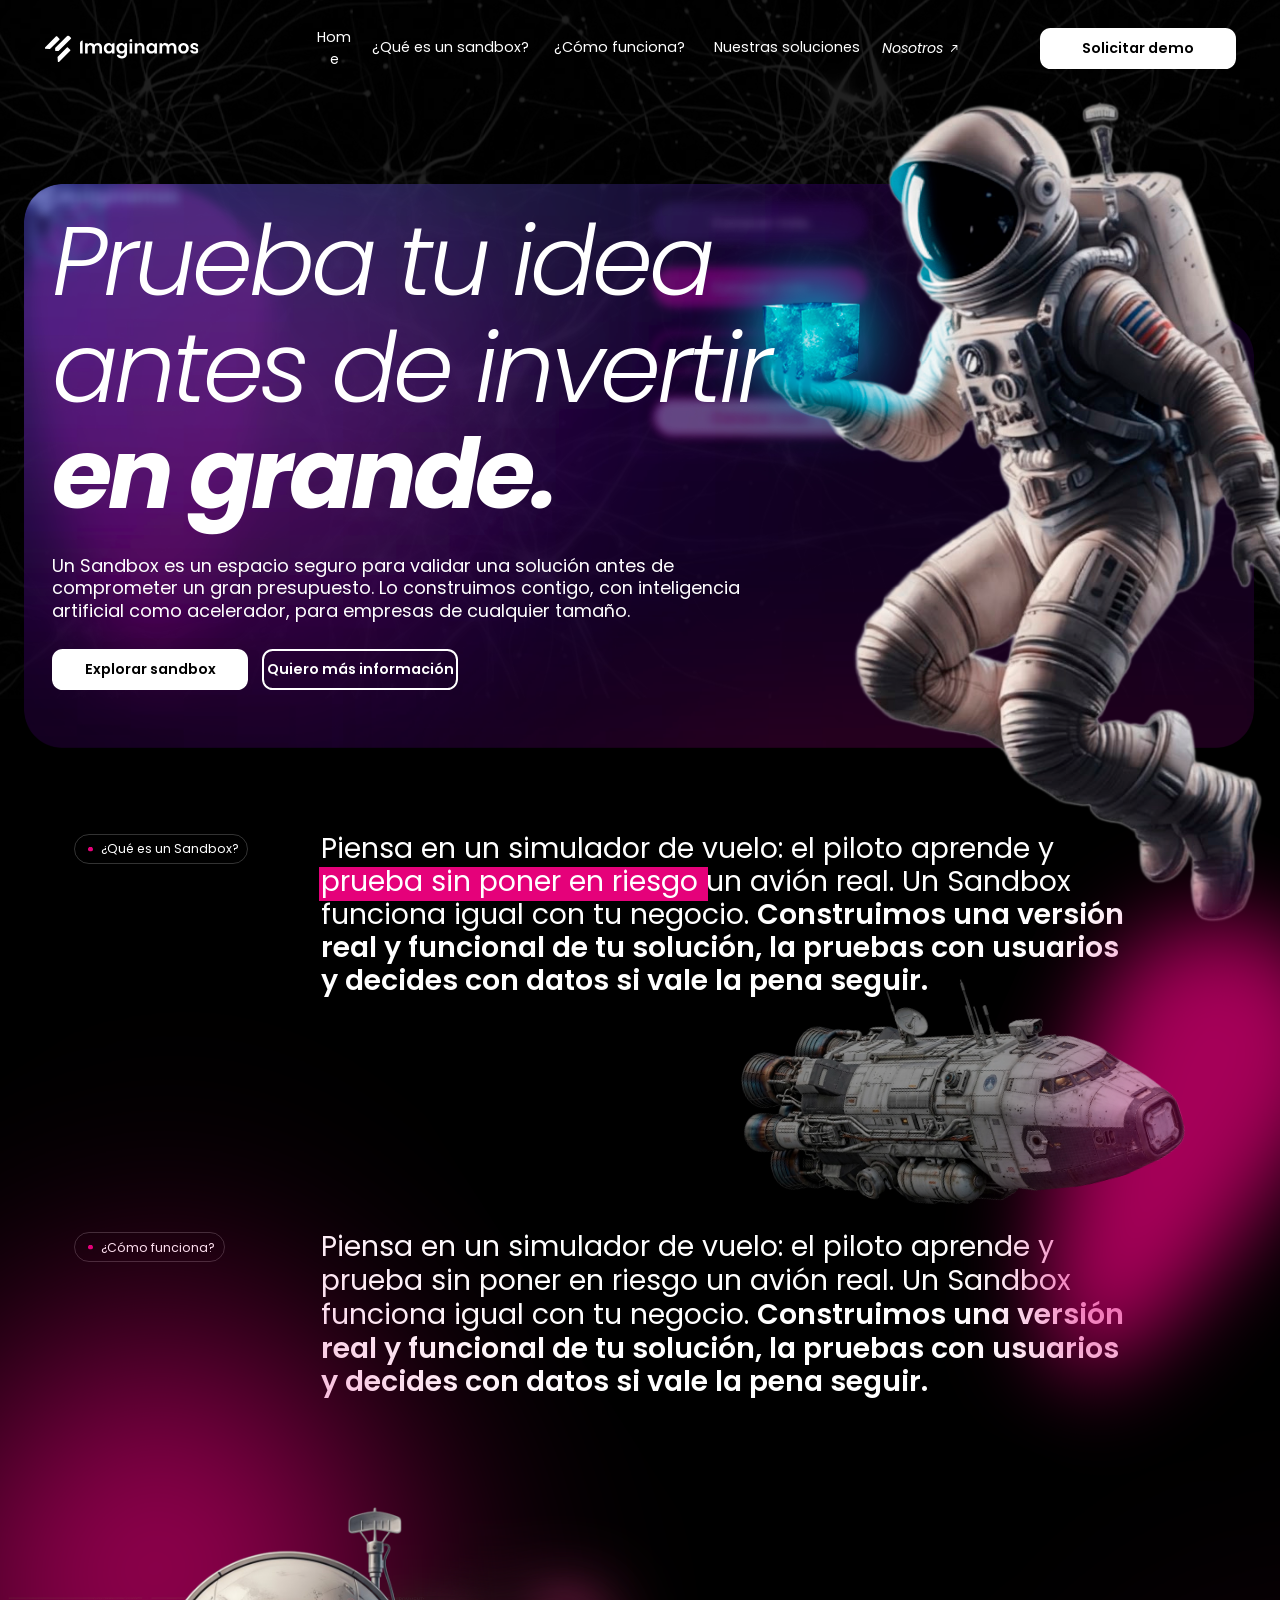
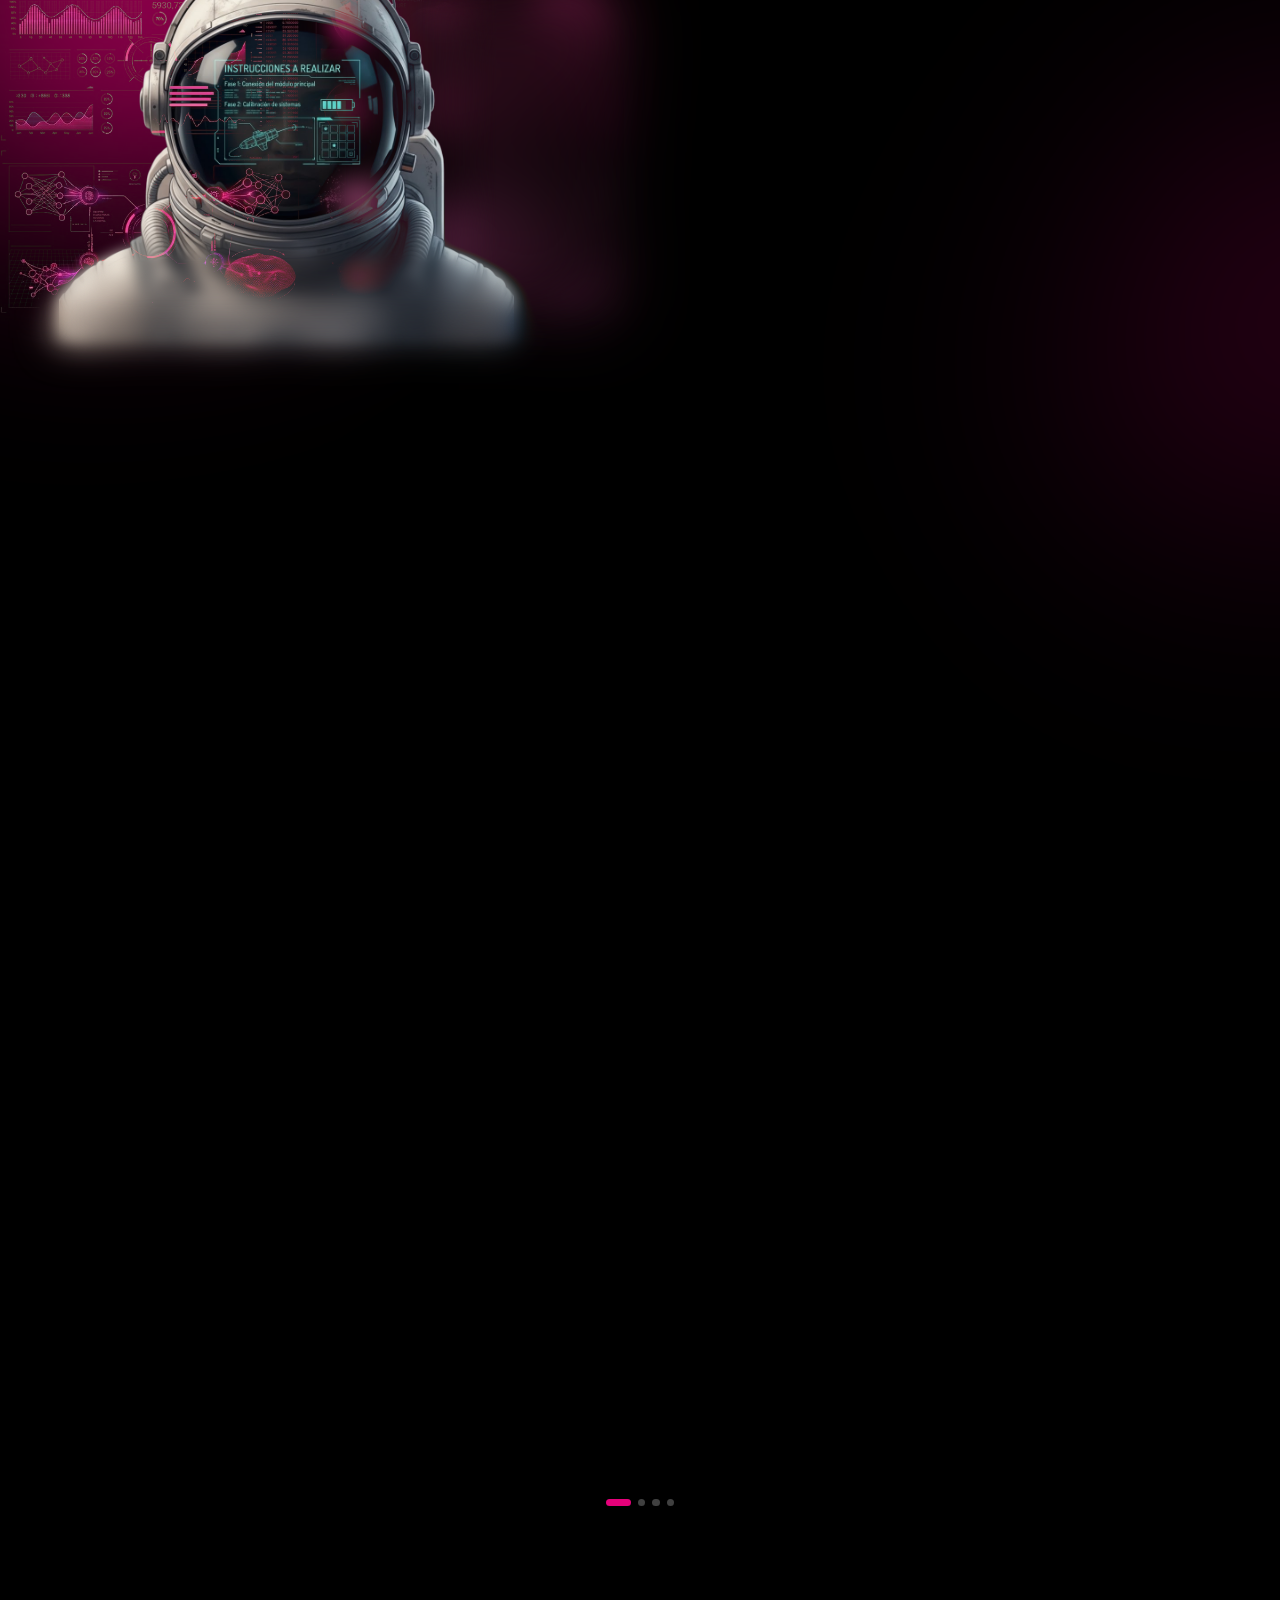
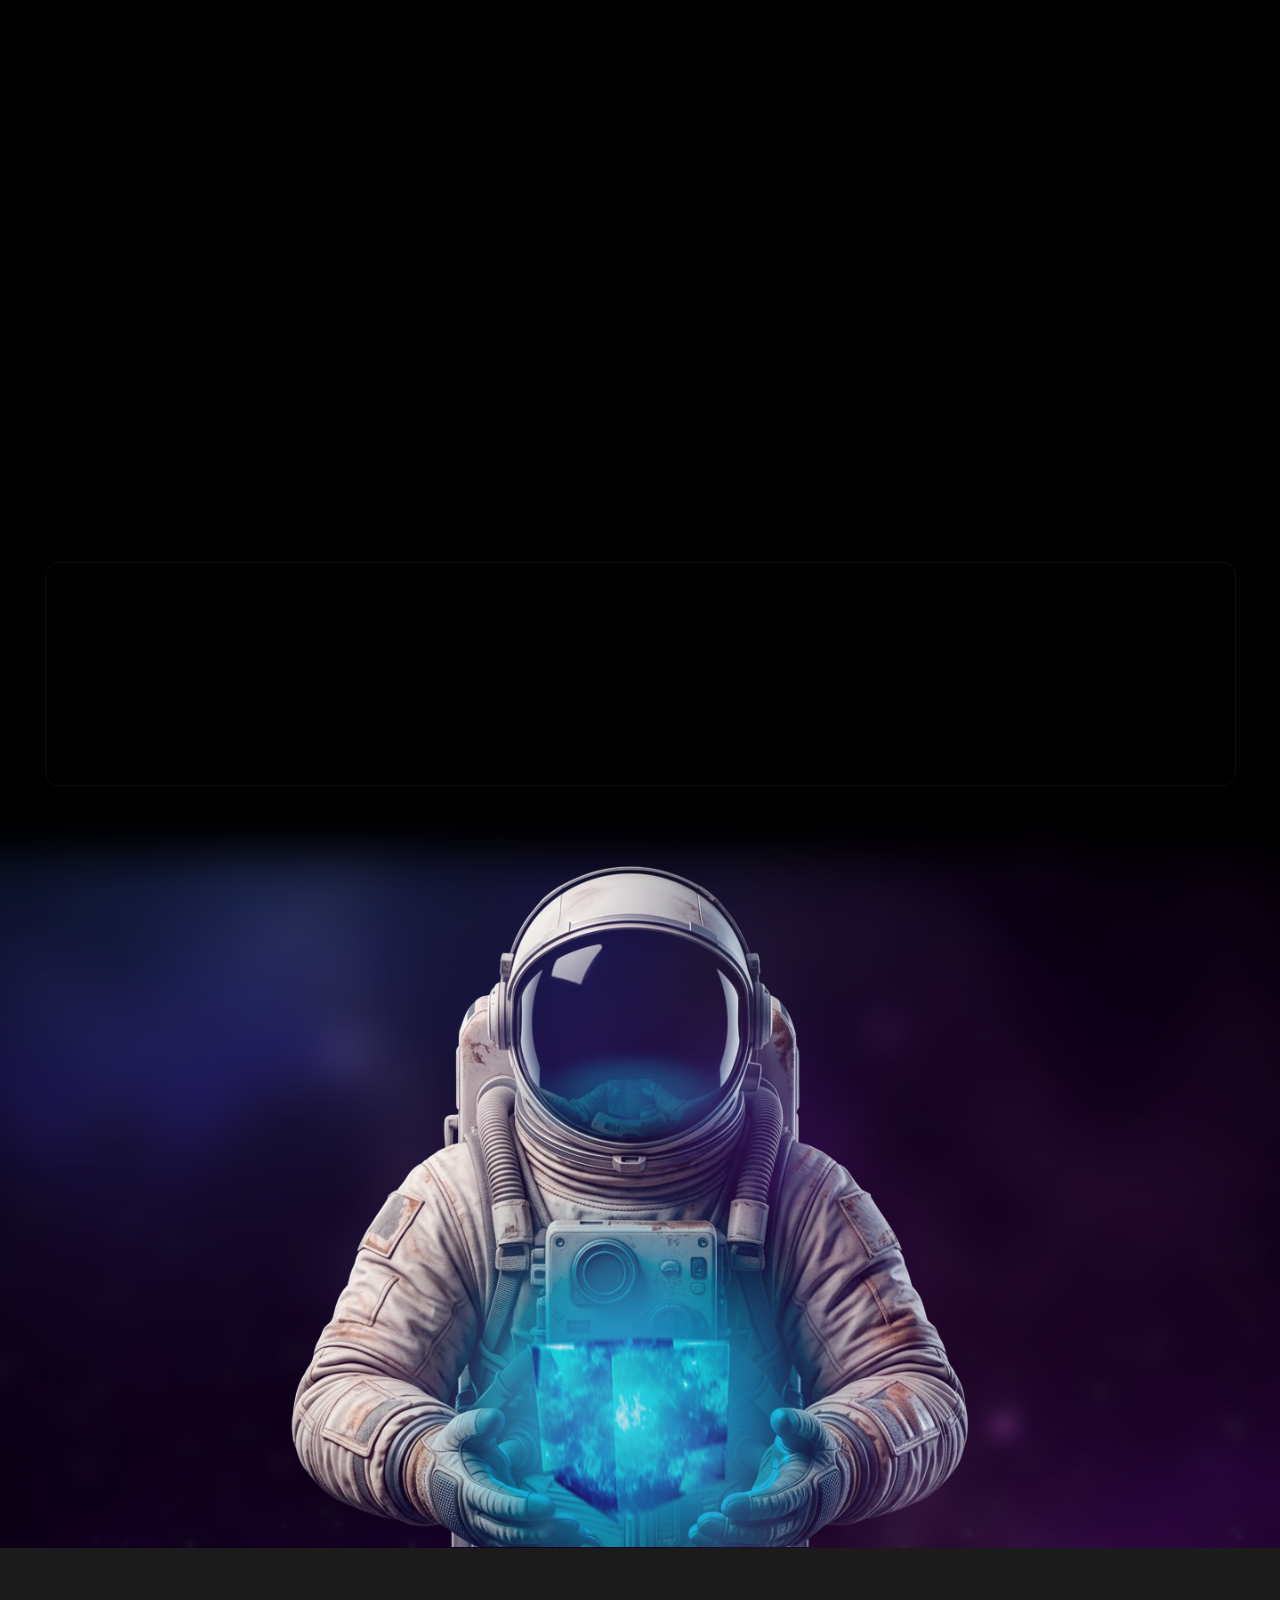
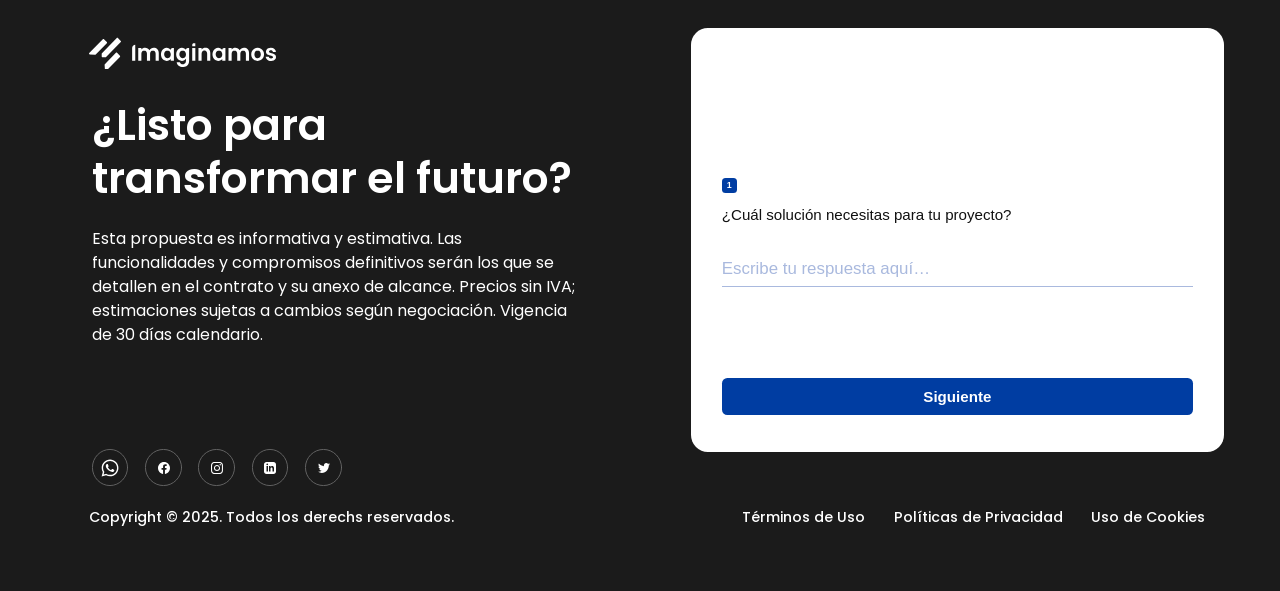
==== index.html @ ee6402ee "Publica la landing Sandbox" ====
<!doctype html>
<html lang="es" data-correo="comercial@imaginamos.com">
<head>
<meta charset="utf-8">
<meta name="viewport" content="width=device-width, initial-scale=1">
<title>Sandbox Imaginamos | Prueba tu idea antes de invertir en grande</title>
<meta name="description" content="Un Sandbox es un espacio seguro para validar una solución antes de comprometer un gran presupuesto. Lo construimos contigo, con inteligencia artificial como acelerador.">
<link rel="preload" href="fonts/poppins-300i-latin.woff2" as="font" type="font/woff2" crossorigin>
<link rel="stylesheet" href="css/fuentes.css">
<link rel="stylesheet" href="css/base.css">
<link rel="stylesheet" href="css/figma.css">
<link rel="stylesheet" href="css/componentes.css">
<script>document.documentElement.classList.add('js');</script>
</head>
<body>
<main class="lienzo lienzo-d" data-ancho="1440"><div class="d1" data-node-id="1:2"><div class="d2" data-node-id="23:1003" style="filter:none;opacity:0.58"><div style="position:absolute;inset:-72px;-webkit-mask-image:linear-gradient(to bottom,#000 384.3px,transparent 1135.0px);mask-image:linear-gradient(to bottom,#000 384.3px,transparent 1135.0px)"><div style="position:absolute;inset:72px;filter:blur(28.85px)"><img style="opacity:1" class="d3" src="assets/desktop/imgImage7.png" alt=""></div></div><div style="position:absolute;inset:-72px;-webkit-mask-image:linear-gradient(to bottom,transparent 9.0px,#000 384.3px);mask-image:linear-gradient(to bottom,transparent 9.0px,#000 384.3px)"><div style="position:absolute;inset:72px;filter:blur(20.1px)"><img style="opacity:1" class="d3" src="assets/desktop/imgImage7.png" alt=""></div></div><div style="position:absolute;inset:-72px;-webkit-mask-image:linear-gradient(to bottom,transparent 384.3px,#000 759.7px);mask-image:linear-gradient(to bottom,transparent 384.3px,#000 759.7px)"><div style="position:absolute;inset:72px;filter:blur(11.35px)"><img style="opacity:1" class="d3" src="assets/desktop/imgImage7.png" alt=""></div></div><div style="position:absolute;inset:-72px;-webkit-mask-image:linear-gradient(to bottom,transparent 759.7px,#000 1135.0px);mask-image:linear-gradient(to bottom,transparent 759.7px,#000 1135.0px)"><div style="position:absolute;inset:72px;filter:blur(2.6px)"><img style="opacity:1" class="d3" src="assets/desktop/imgImage7.png" alt=""></div></div></div><div class="d4 flota f-final" data-node-id="22:999" style="mix-blend-mode:screen"><div class="d5"><img class="d6" src="assets/desktop/imgImage6.png" alt=""></div></div><div class="d7 barra" data-node-id="22:795"></div><div class="d8 barra" data-node-id="15:653"></div><div class="d9 barra b2" data-node-id="15:655"></div><div class="d10 barra" data-node-id="9:376"></div><div class="d11 par par-c" data-node-id="9:308" style="mix-blend-mode:lighten"><img class="d12" src="assets/desktop/imgImage2.png" alt=""></div><div class="d13" data-node-id="5:2" style="-webkit-backdrop-filter:blur(5.6px);backdrop-filter:blur(5.6px);-webkit-mask-image:url(assets/desktop/imgRectangle1.png);mask-image:url(assets/desktop/imgRectangle1.png);-webkit-mask-size:100% 100%;mask-size:100% 100%"><img class="d14" src="assets/desktop/imgRectangle1.png" alt="" width="1384" height="634"></div><div class="d15 flota f-astro sigue" data-node-id="8:18"><img class="d16" src="assets/desktop/imgImaginamosAstronauta1.png" alt=""></div><div class="d17" id="inicio" data-node-id="8:249"><a class="d18" data-node-id="8:250" href="#inicio" aria-label="Imaginamos"><div class="d19" data-node-id="8:251"><div class="d20" data-node-id="8:252"><div class="d21" data-node-id="8:253"><div class="d22" data-node-id="8:256" style="-webkit-mask-image:url(assets/desktop/imgGroup.svg);mask-image:url(assets/desktop/imgGroup.svg)"><img class="d14" src="assets/desktop/imgGroup1.svg" alt=""></div></div></div></div></a><div class="d23" data-node-id="8:271"><a class="d24" data-node-id="8:272" href="#inicio"><div class="d25" data-node-id="8:273"></div><div class="d26" data-node-id="8:274"><p class="d27">Home</p></div></a><a class="d28" data-node-id="8:279" href="#que-es"><div class="d29" data-node-id="8:280"></div><div class="d30" data-node-id="8:281"><p class="d27">¿Qué es un sandbox?</p></div></a><a class="d28" data-node-id="9:297" href="#como-funciona"><div class="d29" data-node-id="9:298"></div><div class="d31" data-node-id="9:299"><p class="d27">¿Cómo funciona?</p></div></a><a class="d28" data-node-id="9:301" href="#soluciones"><div class="d29" data-node-id="9:302"></div><div class="d31" data-node-id="9:303"><p class="d27">Nuestras soluciones</p></div></a><a class="d32" data-node-id="8:275" href="#por-que"><div class="d33" data-node-id="8:276"><p class="d27">Nosotros</p></div><div class="d34" data-node-id="8:277"><div class="d35"><div class="d36"><img class="d14" src="assets/desktop/imgIcon.svg" alt=""></div></div></div></a></div><a class="d37" data-node-id="8:290" href="#contacto"><p class="d38" data-node-id="I8:290;202:2811">Solicitar demo</p></a></div><div class="d39 rv rv-a" data-node-id="9:305"><p class="d40">Prueba tu idea</p><p class="d41"><span class="d42">antes de invertir </span><span class="d43">en grande.</span></p></div><p class="d44 rv rv-b" data-node-id="9:311">Un Sandbox es un espacio seguro para validar una solución antes de comprometer un gran presupuesto. Lo construimos contigo, con inteligencia artificial como acelerador, para empresas de cualquier tamaño.</p><a class="d45 rv rv-c" data-node-id="9:313" href="#soluciones"><p class="d38" data-node-id="I9:313;202:2811">Explorar sandbox</p></a><a class="d46 rv rv-d" data-node-id="9:317" href="#contacto"><p class="d47" data-node-id="I9:317;210:1052">Quiero más información</p></a><div class="d48 rv rv-l" id="que-es" data-node-id="9:364"><div class="d49" data-node-id="9:365"><div class="d50" data-node-id="9:366"><div class="d51" data-node-id="9:371" style="-webkit-mask-image:url(assets/desktop/imgBackground.svg);mask-image:url(assets/desktop/imgBackground.svg)"></div></div><div class="d52" data-node-id="9:372"><p class="d53">¿Qué es un Sandbox?</p></div></div></div><div class="d54 rv rv-l" id="como-funciona" data-node-id="10:382"><div class="d49" data-node-id="10:383"><div class="d50" data-node-id="10:384"><div class="d51" data-node-id="10:389" style="-webkit-mask-image:url(assets/desktop/imgBackground.svg);mask-image:url(assets/desktop/imgBackground.svg)"></div></div><div class="d52" data-node-id="10:390"><p class="d53">¿Cómo funciona?</p></div></div></div><p class="d55 rv rv-s r1" data-node-id="9:373"><span class="d56">Piensa en un simulador de vuelo: el piloto aprende y prueba sin poner en riesgo un avión real. Un Sandbox funciona igual con tu negocio. </span><span class="d57">Construimos una versión real y funcional de tu solución, la pruebas con usuarios y decides con datos si vale la pena seguir.</span></p><p class="d58 rv rv-s r1" data-node-id="10:391"><span class="d59">Piensa en un simulador de vuelo: el piloto aprende y prueba sin poner en riesgo un avión real. Un Sandbox funciona igual con tu negocio. </span><span class="d60">Construimos una versión real y funcional de tu solución, la pruebas con usuarios y decides con datos si vale la pena seguir.</span></p><p class="d61 rv rv-s r1" data-node-id="15:652">Elige el punto en el que está tu proyecto. Cada Sandbox tiene un objetivo, un equipo y un resultado concreto. Toca «Ver cómo se usa» en cualquiera para entender para qué sirve, cómo trabajarías con nosotros y ver un ejemplo.</p><p class="d62 rv rv-s r1" data-node-id="15:794">Trabajamos como un equipo que se integra con el tuyo, no como un proveedor que entrega y desaparece.</p><div class="d63 par par-a" data-node-id="10:380"><div class="d64"><div class="d65"><div class="d66"><img class="d67" src="assets/desktop/imgEllipse1.svg" alt=""></div></div></div></div><div class="d68 par par-b" data-node-id="11:395"><div class="d69"><div class="d70"><div class="d71"><img class="d67" src="assets/desktop/imgEllipse2.svg" alt=""></div></div></div></div><div class="d72 par par-a" data-node-id="12:484"><div class="d69"><div class="d70"><div class="d71"><img class="d67" src="assets/desktop/imgEllipse3.svg" alt=""></div></div></div></div><div class="d73 flota f-casco" data-node-id="11:393" style="filter:none"><div style="position:absolute;inset:-60px;-webkit-mask-image:linear-gradient(to bottom,#000 483.3px,transparent 572.0px);mask-image:linear-gradient(to bottom,#000 483.3px,transparent 572.0px)"><div style="position:absolute;inset:60px"><img class="d16" src="assets/desktop/imgImage3.png" alt=""></div></div><div style="position:absolute;inset:-60px;-webkit-mask-image:linear-gradient(to bottom,transparent 439.0px,#000 483.3px);mask-image:linear-gradient(to bottom,transparent 439.0px,#000 483.3px)"><div style="position:absolute;inset:60px;filter:blur(7.93px)"><img class="d16" src="assets/desktop/imgImage3.png" alt=""></div></div><div style="position:absolute;inset:-60px;-webkit-mask-image:linear-gradient(to bottom,transparent 483.3px,#000 527.7px);mask-image:linear-gradient(to bottom,transparent 483.3px,#000 527.7px)"><div style="position:absolute;inset:60px;filter:blur(15.87px)"><img class="d16" src="assets/desktop/imgImage3.png" alt=""></div></div><div style="position:absolute;inset:-60px;-webkit-mask-image:linear-gradient(to bottom,transparent 527.7px,#000 572.0px);mask-image:linear-gradient(to bottom,transparent 527.7px,#000 572.0px)"><div style="position:absolute;inset:60px;filter:blur(23.8px)"><img class="d16" src="assets/desktop/imgImage3.png" alt=""></div></div></div><div class="d74 paso" data-node-id="11:397"><div class="d75" data-node-id="11:440"><img class="d14" src="assets/desktop/imgHeroiconsOutlineLightBulb.svg" alt=""></div><p class="d76" data-node-id="11:406">No necesitas saber de tecnología. Basta con describir el problema que quieres resolver o el proceso que quieres mejorar.</p><div class="d77" data-node-id="11:431"><div class="d78" data-node-id="11:432" style="-webkit-text-stroke:8px #e5017a;paint-order:stroke fill"><p class="d79">1</p></div><div class="d80" data-node-id="11:433"><div class="d81" data-node-id="11:435"><div class="d82" data-node-id="11:436"><p class="d83">Nos cuentas tu idea o reto</p></div></div></div></div></div><div class="d84 paso" data-node-id="11:443"><div class="d85" data-node-id="11:454"><img class="d14" src="assets/desktop/imgGardenBox3DStroke16.svg" alt=""></div><p class="d76" data-node-id="11:446">Diseñamos, construimos y validamos una primera versión funcional en pocas semanas, con un equipo dedicado.</p><div class="d77" data-node-id="11:447"><div class="d78" data-node-id="11:448" style="-webkit-text-stroke:8px #e5017a;paint-order:stroke fill"><p class="d79">2</p></div><div class="d80" data-node-id="11:449"><div class="d81" data-node-id="11:450"><div class="d86" data-node-id="11:451"><p class="d83">La probamos en un espacio seguro</p></div></div></div></div></div><div class="d87 paso" data-node-id="11:457"><div class="d88" data-node-id="11:473"><img class="d14" src="assets/desktop/imgFamiconsStatsChartOutline.svg" alt=""></div><p class="d76" data-node-id="11:460">Recibes resultados, recomendaciones y una hoja de ruta para continuar, ajustar o detenerte a tiempo.</p><div class="d77" data-node-id="11:461"><div class="d78" data-node-id="11:462" style="-webkit-text-stroke:8px #e5017a;paint-order:stroke fill"><p class="d79">3</p></div><div class="d80" data-node-id="11:463"><div class="d81" data-node-id="11:464"><div class="d89" data-node-id="11:465"><p class="d83">Decides con información real.</p></div></div></div></div></div><div class="d90" data-node-id="12:482" style="filter:none"><div style="position:absolute;inset:-125px;-webkit-mask-image:linear-gradient(to right,#000 519.9px,transparent 689.6px);mask-image:linear-gradient(to right,#000 519.9px,transparent 689.6px)"><div style="position:absolute;inset:125px"><div class="d91"><img class="d92" src="assets/desktop/imgImage4.png" alt=""></div></div></div><div style="position:absolute;inset:-125px;-webkit-mask-image:linear-gradient(to right,transparent 435.1px,#000 519.9px);mask-image:linear-gradient(to right,transparent 435.1px,#000 519.9px)"><div style="position:absolute;inset:125px;filter:blur(16.67px)"><div class="d91"><img class="d92" src="assets/desktop/imgImage4.png" alt=""></div></div></div><div style="position:absolute;inset:-125px;-webkit-mask-image:linear-gradient(to right,transparent 519.9px,#000 604.7px);mask-image:linear-gradient(to right,transparent 519.9px,#000 604.7px)"><div style="position:absolute;inset:125px;filter:blur(33.33px)"><div class="d91"><img class="d92" src="assets/desktop/imgImage4.png" alt=""></div></div></div><div style="position:absolute;inset:-125px;-webkit-mask-image:linear-gradient(to right,transparent 604.7px,#000 689.6px);mask-image:linear-gradient(to right,transparent 604.7px,#000 689.6px)"><div style="position:absolute;inset:125px;filter:blur(50.0px)"><div class="d91"><img class="d92" src="assets/desktop/imgImage4.png" alt=""></div></div></div></div><div class="d93 rv rv-r r2" data-node-id="15:546"><button class="d94" data-node-id="15:547" type="button" data-tab aria-pressed="true"><p class="d95" data-node-id="15:548">Explora</p></button><button class="d96" data-node-id="15:549" type="button" data-tab aria-pressed="false"><p class="d95" data-node-id="15:550">Construye AI</p></button><button class="d97" data-node-id="15:551" type="button" data-tab aria-pressed="false"><p class="d95" data-node-id="15:552">Acelera</p></button><button class="d96" data-node-id="15:648" type="button" data-tab aria-pressed="false"><p class="d95" data-node-id="15:649">QA</p></button></div><div class="d98 rv rv-h" data-node-id="15:537"><div class="d99" data-node-id="15:553"><div class="d100" data-node-id="15:554"><div class="sb sbd-der" data-sb="0"><h4>¿Cómo se usa?</h4><div class="sbd-pasos"><p>1) Nos cuentas tu idea o problema.</p><p>2) Definimos juntos las funciones indispensables y cómo se vería.</p><p>3) Construimos una versión funcional y la pruebas con usuarios reales.</p><p>4) Recibes el resultado y decides si seguir, ajustar o detenerte.</p></div><h4 class="sbd-h-ejemplo">Ejemplo:</h4><div class="sbd-ejemplo"><p>Una cadena de gimnasios quiere una app para reservar clases.</p><p>En 8 semanas tiene una versión que puede probar con socios antes de invertir en el desarrollo completo.</p></div><h4 class="sbd-h-equipo">Equipo:</h4><p class="sbd-equipo">PM, consultor de negocio, tech lead, UX/UI, desarrollador y QA.</p></div><div class="sb sbd-der" data-sb="1" hidden><h4>¿Cómo se usa?</h4><div class="sbd-pasos"><p>1) Nos muestras cómo funciona hoy el proceso.</p><p>2) Identificamos el punto de mayor impacto y lo probamos con IA usando datos de muestra.</p><p>3) Recibes la prueba de concepto, sus resultados y la hoja de ruta para implementarla.</p></div><h4 class="sbd-h-ejemplo">Ejemplo:</h4><div class="sbd-ejemplo"><p>Una empresa recibe cientos de facturas al mes y las revisa a mano.</p><p>El Sandbox prueba si una IA puede leerlas y clasificarlas, y mide cuánto tiempo se ahorraría.</p></div><h4 class="sbd-h-equipo">Equipo:</h4><p class="sbd-equipo">PM, UX/UI, desarrolladores y QA.</p></div><div class="sb sbd-der" data-sb="2" hidden><h4>¿Cómo se usa?</h4><div class="sbd-pasos"><p>1) Nos cuentas qué tienes hoy y qué quieres lograr.</p><p>2) Analizamos el mercado, la competencia y tu cliente ideal.</p><p>3) Recibes un plan de lanzamiento con prioridades, canales y acciones concretas.</p></div><h4 class="sbd-h-ejemplo">Ejemplo:</h4><div class="sbd-ejemplo"><p>Una startup ya tiene su app, pero no sabe a qué clientes dirigirse ni cuánto cobrar.</p><p>El Sandbox define el segmento, el mensaje, el precio y los canales.</p></div><h4 class="sbd-h-equipo">Equipo:</h4><p class="sbd-equipo">PM, consultor, UX/UI, desarrollador y QA.</p></div><div class="sb sbd-der" data-sb="3" hidden><h4>¿Cómo se usa?</h4><div class="sbd-pasos"><p>1) Nos indicas qué revisar y cuáles son los flujos clave, como registro, compra o formularios.</p><p>2) Preparamos un entorno de pruebas y configuramos nuestro agente de QA.</p><p>3) El agente recorre la aplicación como un usuario y recibes un informe con capturas, ordenado por gravedad.</p></div><h4 class="sbd-h-ejemplo">Ejemplo:</h4><div class="sbd-ejemplo"><p>Una tienda en línea va a lanzar su nuevo proceso de compra.</p><p>Antes de publicarlo, el agente lo recorre completo y entrega la lista de errores para corregirlos.</p></div><h4 class="sbd-h-equipo">Equipo:</h4><p class="sbd-equipo">PM, líder de QA, QA y desarrollador.</p></div></div><div class="d109" data-node-id="15:578"><div class="d109" data-node-id="15:579"><img class="d16" src="assets/desktop/imgImageRappi.png" alt=""><div class="d110" data-node-id="15:669"><img class="d16" src="assets/desktop/imgImage5.png" alt=""></div></div><div class="d111" data-node-id="15:580" style="background-image:linear-gradient(140.8225352539642deg,rgba(0,0,0,0.550) 0.00%,rgba(31,0,15,0.606) 12.50%,rgba(61,0,30,0.663) 25.00%,rgba(92,0,46,0.719) 37.50%,rgba(122,0,61,0.775) 50.00%,rgba(153,0,76,0.831) 62.50%,rgba(184,0,92,0.887) 75.00%,rgba(214,0,107,0.944) 87.50%,rgba(245,0,122,1.000) 100.00%)"><div class="sb sbd-izq" data-sb="0"><div class="sbd-aire"></div><h3 class="sbd-titulo">Sandbox Explora</h3><dl class="sbd-datos"><div class="sbd-fila"><dt>¿Para quien?</dt><dd>Empresas con una idea, reto u oportunidad.</dd></div><div class="sbd-fila"><dt>Objetivo</dt><dd>Convertir tu idea en una solución probada</dd></div><div class="sbd-fila"><dt>Duración</dt><dd>8 semanas</dd></div><div class="sbd-fila"><dt>Desde</dt><dd>$46.000.000 + IVA</dd></div><div class="sbd-fila"><dt>¿Para qué?</dt><dd>Verificar si tu idea es viable antes de invertir.</dd></div></dl><a class="sbd-boton" href="#contacto">Ver caso completo</a><div class="sbd-pie"></div></div><div class="sb sbd-izq" data-sb="1" hidden><div class="sbd-aire"></div><h3 class="sbd-titulo">Sandbox Construye AI</h3><dl class="sbd-datos"><div class="sbd-fila"><dt>¿Para quien?</dt><dd>Empresas con procesos que quieren automatizar con IA.</dd></div><div class="sbd-fila"><dt>Objetivo</dt><dd>Validar si tu proceso se puede automatizar con inteligencia artificial</dd></div><div class="sbd-fila"><dt>Duración</dt><dd>6 semanas</dd></div><div class="sbd-fila"><dt>Desde</dt><dd>$34.500.000 + IVA</dd></div><div class="sbd-fila"><dt>¿Para qué?</dt><dd>Saber qué parte de un proceso conviene automatizar y cuánto se podría ahorrar, antes de comprometer presupuesto.</dd></div></dl><a class="sbd-boton" href="#contacto">Ver caso completo</a><div class="sbd-pie"></div></div><div class="sb sbd-izq" data-sb="2" hidden><div class="sbd-aire"></div><h3 class="sbd-titulo">Sandbox Acelera</h3><dl class="sbd-datos"><div class="sbd-fila"><dt>¿Para quien?</dt><dd>Quien ya tiene un producto, prototipo o MVP y quiere salir al mercado.</dd></div><div class="sbd-fila"><dt>Objetivo</dt><dd>Diseñar la estrategia de llegada al mercado de tu solución</dd></div><div class="sbd-fila"><dt>Duración</dt><dd>5 semanas</dd></div><div class="sbd-fila"><dt>Desde</dt><dd>$29.500.000 + IVA</dd></div><div class="sbd-fila"><dt>¿Para qué?</dt><dd>Saber a quién venderle, qué mensaje usar, cuánto cobrar y por dónde llegar a tus clientes.</dd></div></dl><a class="sbd-boton" href="#contacto">Ver caso completo</a><div class="sbd-pie"></div></div><div class="sb sbd-izq" data-sb="3" hidden><div class="sbd-aire"></div><h3 class="sbd-titulo">Sandbox QA</h3><dl class="sbd-datos"><div class="sbd-fila"><dt>¿Para quien?</dt><dd>Empresas con un sitio, aplicación o proceso automatizado listo para validar.</dd></div><div class="sbd-fila"><dt>Objetivo</dt><dd>Detectar errores antes de publicar</dd></div><div class="sbd-fila"><dt>Duración</dt><dd>4 semanas</dd></div><div class="sbd-fila"><dt>Desde</dt><dd>$25.300.000 + IVA</dd></div><div class="sbd-fila"><dt>¿Para qué?</dt><dd>Encontrar fallas en tu sitio o aplicación antes de que las vean tus clientes.</dd></div></dl><a class="sbd-boton" href="#contacto">Ver caso completo</a><div class="sbd-pie"></div></div></div></div></div></div><div class="d123" data-node-id="15:588"><button type="button" class="punto" data-punto aria-label="Sandbox Explora" aria-current="true"></button><button type="button" class="punto" data-punto aria-label="Sandbox Construye AI"></button><button type="button" class="punto" data-punto aria-label="Sandbox Acelera"></button><button type="button" class="punto" data-punto aria-label="Sandbox QA"></button></div><div class="d126 rv rv-i" data-node-id="15:762"><div class="d127" data-node-id="15:763"><img class="d16" src="assets/desktop/imgImage.png" alt=""></div><div class="d127" data-node-id="15:764" style="background-image:linear-gradient(167.15184607922578deg,rgba(13,13,13,0.920) 11.30%,rgba(13,13,13,0.600) 54.84%,rgba(42,11,27,0.560) 60.28%,rgba(71,10,40,0.520) 65.72%,rgba(100,8,54,0.480) 71.16%,rgba(129,6,68,0.440) 76.60%,rgba(158,5,81,0.400) 82.05%,rgba(187,3,95,0.360) 87.49%,rgba(216,2,108,0.320) 92.93%,rgba(245,0,122,0.280) 98.37%)"></div><div class="d127" data-node-id="15:765"><div class="d128" data-node-id="15:766"><p class="d129" data-node-id="15:767">Mira un Sandbox en acción</p><button class="d130" data-node-id="15:768" type="button" data-demo><p class="d131" data-node-id="15:769">Ver demo</p></button></div></div><p class="d132" data-node-id="15:771">Te mostramos cómo se ve una solución construida en el Sandbox, paso a paso.</p></div><div class="d133 rv rv-l" id="por-que" data-node-id="15:593"><p class="d134" data-node-id="15:594">¿Por qué Imaginamos?</p></div><div class="d135" data-node-id="15:595"><div class="d136" data-node-id="15:596"><div class="d137 rv rv-s porque" data-node-id="15:597"><div class="d138" data-node-id="15:598"><div class="d139"><p class="d140" data-node-id="15:599">01</p></div></div><div class="d141" data-node-id="15:600"><div class="d142"><p class="d143" data-node-id="15:601">IA desde el inicio</p></div></div><div class="d144" data-node-id="15:602"><div class="d142"><p class="d145" data-node-id="15:603">la inteligencia artificial acelera cada fase, no es un añadido al final.</p></div></div></div><div class="d146 rv rv-s r1 porque" data-node-id="15:604"><div class="d138" data-node-id="15:605"><div class="d139"><p class="d140" data-node-id="15:606">02</p></div></div><div class="d147" data-node-id="15:607"><div class="d142"><p class="d148" data-node-id="15:608">Equipo dedicado</p></div></div><div class="d149" data-node-id="15:609"><div class="d142"><p class="d145" data-node-id="15:610">Un PM y especialistas en negocio, tecnología, diseño y calidad.</p></div></div></div><div class="d150 rv rv-s r2 porque" data-node-id="15:611"><div class="d138" data-node-id="15:612"><div class="d139"><p class="d140" data-node-id="15:613">03</p></div></div><div class="d141" data-node-id="15:614"><div class="d142"><p class="d151" data-node-id="15:615">Transferencia de conocimiento.</p></div></div><div class="d144" data-node-id="15:616"><div class="d142"><p class="d152" data-node-id="15:617">Tu equipo aprende el proceso y queda preparado para seguir.</p></div></div></div><div class="d153 rv rv-s r3 porque" data-node-id="15:618"><div class="d154" data-node-id="15:619"><div class="d139"><p class="d140" data-node-id="15:620">04</p></div></div><div class="d155" data-node-id="15:621"><div class="d142"><p class="d143" data-node-id="15:622">Resultados medibles</p></div></div><div class="d156" data-node-id="15:623"><div class="d142"><p class="d157" data-node-id="15:624">Indicadores claros desde el primer día y validación con usuarios reales.</p></div></div></div></div></div><div class="d158" id="contacto" data-node-id="23:1007"><div class="d159" data-node-id="23:1008"></div><div class="d160" data-node-id="23:1009"><div class="d161" data-node-id="23:1010"><div class="d162"><img class="d67" src="assets/desktop/imgFrame38.svg" alt=""></div></div><div class="d163" data-node-id="23:1014"><div class="d164"><img class="d67" src="assets/desktop/imgFrame37.svg" alt=""></div></div></div><div class="d165" data-node-id="23:1026"><div class="d166 rv rv-l" data-node-id="23:1027"><p class="d167" data-node-id="23:1028">¿Listo para transformar el futuro?</p><div class="d168" data-node-id="23:1029"><p class="d169">Esta propuesta es informativa y estimativa. Las funcionalidades y compromisos definitivos serán los que se detallen en el contrato y su anexo de alcance. Precios sin IVA; estimaciones sujetas a cambios según negociación. Vigencia de 30 días calendario.</p><p class="d170">​</p></div></div></div><div class="d171" data-node-id="23:1030"><a class="d172" data-node-id="23:1031" href="https://www.imaginamos.com/politicas-y-terminos/" target="_blank" rel="noopener"><p class="d173" data-node-id="23:1032">Términos de Uso</p></a><a class="d174" data-node-id="23:1033" href="https://www.imaginamos.com/politicas-y-terminos/" target="_blank" rel="noopener"><p class="d173" data-node-id="23:1034">Políticas de Privacidad</p></a><a class="d172" data-node-id="23:1035" href="https://www.imaginamos.com/politicas-y-terminos/" target="_blank" rel="noopener"><p class="d173" data-node-id="23:1036">Uso de Cookies</p></a></div><div class="d175" data-node-id="23:1037"><div class="d176" data-node-id="23:1038"><a class="d177" data-node-id="23:1039" href="https://wa.me/573113817338" target="_blank" rel="noopener" aria-label="WhatsApp"><div class="d178" data-node-id="23:1040"><div class="d179"><img class="d67" src="assets/desktop/imgEllipse4.svg" alt=""></div></div><div class="d180" data-node-id="23:1041"><div class="d181" data-node-id="23:1042"><img class="d14" src="assets/desktop/imgWhatsapp1.svg" alt=""></div></div></a><a class="d177" data-node-id="23:1044" href="https://www.facebook.com/ImaginamosCo" target="_blank" rel="noopener" aria-label="Facebook"><div class="d178" data-node-id="23:1045"><div class="d179"><img class="d67" src="assets/desktop/imgEllipse4.svg" alt=""></div></div><div class="d182" data-node-id="23:1046"><div class="d183" data-node-id="23:1047"><img class="d14" src="assets/desktop/imgFrame.svg" alt=""></div></div></a><a class="d177" data-node-id="23:1050" href="https://www.instagram.com/imaginamosco/" target="_blank" rel="noopener" aria-label="Instagram"><div class="d178" data-node-id="23:1051"><div class="d179"><img class="d67" src="assets/desktop/imgEllipse4.svg" alt=""></div></div><div class="d182" data-node-id="23:1052"><div class="d183" data-node-id="23:1053"><img class="d14" src="assets/desktop/imgInstagramSeeklogoCom1.svg" alt=""></div></div></a><a class="d177" data-node-id="23:1056" href="https://co.linkedin.com/company/imaginamos" target="_blank" rel="noopener" aria-label="LinkedIn"><div class="d178" data-node-id="23:1057"><div class="d179"><img class="d67" src="assets/desktop/imgEllipse4.svg" alt=""></div></div><div class="d182" data-node-id="23:1058"><div class="d184" data-node-id="23:1059"><img class="d14" src="assets/desktop/imgIconmonstrLinkedin31.svg" alt=""></div></div></a><a class="d177" data-node-id="23:1061" href="https://x.com/imaginamosco" target="_blank" rel="noopener" aria-label="X"><div class="d178" data-node-id="23:1062"><div class="d179"><img class="d67" src="assets/desktop/imgEllipse4.svg" alt=""></div></div><div class="d182" data-node-id="23:1063"><div class="d184" data-node-id="23:1064"><img class="d14" src="assets/desktop/imgIconmonstrTwitter11.svg" alt=""></div></div></a></div><div class="d185" data-node-id="23:1066"><p class="d173" data-node-id="23:1067">Copyright © 2025. Todos los derechs reservados.</p></div></div></div><div class="d186 rv rv-r r1" data-node-id="23:1005"><form class="fm" novalidate data-formulario><div class="fm-cuerpo"><div class="fm-paso" data-paso="0"><span class="fm-num" aria-hidden="true">1</span><label class="fm-pregunta" for="fm-solucion-d">¿Cuál solución necesitas para tu proyecto?</label><input class="fm-campo" id="fm-solucion-d" name="solucion" type="text" placeholder="Escribe tu respuesta aquí…" required aria-describedby="fm-error-d"></div><div class="fm-paso" data-paso="1" hidden><span class="fm-num" aria-hidden="true">2</span><label class="fm-pregunta" for="fm-nombre-d">¿Cuál es tu nombre?</label><input class="fm-campo" id="fm-nombre-d" name="nombre" type="text" placeholder="Nombre y apellido" required autocomplete="name" aria-describedby="fm-error-d"></div><div class="fm-paso" data-paso="2" hidden><span class="fm-num" aria-hidden="true">3</span><label class="fm-pregunta" for="fm-empresa-d">¿En qué empresa trabajas?</label><input class="fm-campo" id="fm-empresa-d" name="empresa" type="text" placeholder="Nombre de la empresa" required autocomplete="organization" aria-describedby="fm-error-d"></div><div class="fm-paso" data-paso="3" hidden><span class="fm-num" aria-hidden="true">4</span><label class="fm-pregunta" for="fm-correo-d">¿A qué correo te escribimos?</label><input class="fm-campo" id="fm-correo-d" name="correo" type="email" placeholder="nombre@empresa.com" required autocomplete="email" aria-describedby="fm-error-d"></div><div class="fm-paso" data-paso="4" hidden><span class="fm-num" aria-hidden="true">5</span><label class="fm-pregunta" for="fm-telefono-d">¿Un teléfono de contacto? (opcional)</label><input class="fm-campo" id="fm-telefono-d" name="telefono" type="tel" placeholder="Ej.: 300 123 4567" autocomplete="tel" aria-describedby="fm-error-d"></div><p class="fm-error" id="fm-error-d" role="alert"></p></div><div class="fm-fin" hidden tabindex="-1"><p class="fm-fin-titulo">Tu mensaje quedó listo.</p><p class="fm-fin-texto">Se abrió tu correo con la solicitud preparada: solo falta enviarla. Si no se abrió, escríbenos a <a class="fm-fin-correo" href="#"></a>.</p></div><div class="fm-acciones"><button type="button" class="fm-atras" hidden>Atrás</button><button type="submit" class="fm-enviar">Siguiente</button></div></form></div><div class="d188 flota f-nave" data-node-id="40:853"><div class="d189"><div class="d190"><div class="d191"><img class="d192" src="assets/desktop/imgSinTitulo11.png" alt=""></div></div></div></div><div class="d193 rv rv-l" id="soluciones" data-node-id="15:538"><div class="d194" data-node-id="15:539"><div class="d142"><div class="d195" data-node-id="15:540"><div class="d196" data-node-id="15:541"></div><div class="d197" data-node-id="15:542"><div class="d198" data-node-id="15:543"><p class="d199">Nuestros 4 Sandbox</p><p class="d200">​</p></div></div></div><div class="d201" data-node-id="15:544"><p class="d202" data-node-id="15:545">Nuestros 4 Sandbox</p></div></div></div></div></div></main>
<main class="lienzo lienzo-m" data-ancho="390"><div class="m1" data-node-id="23:1154"><div class="m2 barra" data-node-id="24:1291"></div><div class="m3 barra b2" data-node-id="24:1293"></div><div class="m4 par par-b" data-node-id="23:1216"><div class="m5"><div class="m6"><div class="m7"><img class="m8" src="assets/mobile/imgEllipse2.svg" alt=""></div></div></div></div><div class="m9 flota f-casco" data-node-id="23:1217" style="filter:none"><div style="position:absolute;inset:-60px;-webkit-mask-image:linear-gradient(to bottom,#000 343.6px,transparent 403.0px);mask-image:linear-gradient(to bottom,#000 343.6px,transparent 403.0px)"><div style="position:absolute;inset:60px"><img class="m10" src="assets/mobile/imgImage3.png" alt=""></div></div><div style="position:absolute;inset:-60px;-webkit-mask-image:linear-gradient(to bottom,transparent 313.9px,#000 343.6px);mask-image:linear-gradient(to bottom,transparent 313.9px,#000 343.6px)"><div style="position:absolute;inset:60px;filter:blur(7.93px)"><img class="m10" src="assets/mobile/imgImage3.png" alt=""></div></div><div style="position:absolute;inset:-60px;-webkit-mask-image:linear-gradient(to bottom,transparent 343.6px,#000 373.3px);mask-image:linear-gradient(to bottom,transparent 343.6px,#000 373.3px)"><div style="position:absolute;inset:60px;filter:blur(15.87px)"><img class="m10" src="assets/mobile/imgImage3.png" alt=""></div></div><div style="position:absolute;inset:-60px;-webkit-mask-image:linear-gradient(to bottom,transparent 373.3px,#000 403.0px);mask-image:linear-gradient(to bottom,transparent 373.3px,#000 403.0px)"><div style="position:absolute;inset:60px;filter:blur(23.8px)"><img class="m10" src="assets/mobile/imgImage3.png" alt=""></div></div></div><div class="m11" data-node-id="23:1218" style="filter:none"><div style="position:absolute;inset:-125px;-webkit-mask-image:linear-gradient(to right,#000 389.0px,transparent 502.4px);mask-image:linear-gradient(to right,#000 389.0px,transparent 502.4px)"><div style="position:absolute;inset:125px"><div class="m12"><img class="m13" src="assets/mobile/imgImage4.png" alt=""></div></div></div><div style="position:absolute;inset:-125px;-webkit-mask-image:linear-gradient(to right,transparent 332.3px,#000 389.0px);mask-image:linear-gradient(to right,transparent 332.3px,#000 389.0px)"><div style="position:absolute;inset:125px;filter:blur(16.67px)"><div class="m12"><img class="m13" src="assets/mobile/imgImage4.png" alt=""></div></div></div><div style="position:absolute;inset:-125px;-webkit-mask-image:linear-gradient(to right,transparent 389.0px,#000 445.7px);mask-image:linear-gradient(to right,transparent 389.0px,#000 445.7px)"><div style="position:absolute;inset:125px;filter:blur(33.33px)"><div class="m12"><img class="m13" src="assets/mobile/imgImage4.png" alt=""></div></div></div><div style="position:absolute;inset:-125px;-webkit-mask-image:linear-gradient(to right,transparent 445.7px,#000 502.4px);mask-image:linear-gradient(to right,transparent 445.7px,#000 502.4px)"><div style="position:absolute;inset:125px;filter:blur(50.0px)"><div class="m12"><img class="m13" src="assets/mobile/imgImage4.png" alt=""></div></div></div></div><div class="m14 par par-a" data-node-id="23:1204"><div class="m15"><div class="m16"><div class="m17"><img class="m8" src="assets/mobile/imgEllipse1.svg" alt=""></div></div></div></div><div class="m18 flota f-nave" data-node-id="10:377"><div class="m19"><div class="m20"><div class="m21"><img class="m22" src="assets/mobile/imgSinTitulo11.png" alt=""></div></div></div></div><div class="m23" id="m-inicio" data-node-id="23:1155"><div class="m24" data-node-id="23:1156"><button class="m25" data-node-id="23:1157" type="button" data-menu aria-label="Abrir menú" aria-expanded="false"><div class="m26" data-node-id="I23:1157;20:7757"><img class="m27" src="assets/mobile/imgMenu.svg" alt=""></div></button><a class="m28" data-node-id="23:1158" href="#m-inicio" aria-label="Imaginamos"><img class="m27" src="assets/mobile/imgGroup.svg" alt=""></a></div></div><div class="m29" data-node-id="23:1176" style="-webkit-backdrop-filter:blur(5.6px);backdrop-filter:blur(5.6px);-webkit-mask-image:url(assets/mobile/imgRectangle1.png);mask-image:url(assets/mobile/imgRectangle1.png);-webkit-mask-size:100% 100%;mask-size:100% 100%"><img class="m27" src="assets/mobile/imgRectangle1.png" alt="" width="354" height="439.5"></div><div class="m30 rv rv-o rv-a" data-node-id="23:1178"><p class="m31">Prueba tu idea</p><p class="m32"><span class="m33">antes de invertir </span><span class="m34">en grande.</span></p></div><p class="m35 rv rv-b" data-node-id="23:1179">Un Sandbox es un espacio seguro para validar una solución antes de comprometer un gran presupuesto. Lo construimos contigo, con inteligencia artificial como acelerador, para empresas de cualquier tamaño.</p><a class="m36 rv rv-c" data-node-id="23:1180" href="#m-soluciones"><p class="m37" data-node-id="I23:1180;202:2811">Explorar sandbox</p></a><a class="m38 rv rv-d" data-node-id="23:1181" href="#m-contacto"><p class="m39" data-node-id="I23:1181;210:1052">Quiero más información</p></a><div class="m40 rv rv-l" id="m-que-es" data-node-id="23:1187"><div class="m41" data-node-id="23:1188"><div class="m42" data-node-id="23:1189"><div class="m43" data-node-id="23:1194" style="-webkit-mask-image:url(assets/mobile/imgBackground.svg);mask-image:url(assets/mobile/imgBackground.svg)"></div></div><div class="m44" data-node-id="23:1195"><p class="m45">¿Qué es un Sandbox?</p></div></div></div><div class="m46 barra" data-node-id="23:1198"></div><p class="m47 rv rv-s r1" data-node-id="23:1199"><span class="m48">Piensa en un simulador de vuelo: el piloto aprende y prueba sin poner en riesgo un avión real. Un Sandbox funciona igual con tu negocio. </span><span class="m49">Construimos una versión real y funcional de tu solución, la pruebas con usuarios y decides con datos si vale la pena seguir.</span></p><div class="m50 rv rv-l" id="m-como-funciona" data-node-id="23:1206"><div class="m41" data-node-id="23:1207"><div class="m42" data-node-id="23:1208"><div class="m43" data-node-id="23:1213" style="-webkit-mask-image:url(assets/mobile/imgBackground.svg);mask-image:url(assets/mobile/imgBackground.svg)"></div></div><div class="m44" data-node-id="23:1214"><p class="m45">¿Cómo funciona?</p></div></div></div><p class="m51 rv rv-s r1" data-node-id="23:1215"><span class="m48">Piensa en un simulador de vuelo: el piloto aprende y prueba sin poner en riesgo un avión real. Un Sandbox funciona igual con tu negocio. </span><span class="m49">Construimos una versión real y funcional de tu solución, la pruebas con usuarios y decides con datos si vale la pena seguir.</span></p><div class="m52 paso" data-node-id="23:1250"><div class="m53" data-node-id="23:1251"><img class="m27" src="assets/mobile/imgHeroiconsOutlineLightBulb.svg" alt=""></div><p class="m54" data-node-id="23:1253">No necesitas saber de tecnología. Basta con describir el problema que quieres resolver o el proceso que quieres mejorar.</p><div class="m55" data-node-id="23:1254"><div class="m56" data-node-id="23:1255" style="-webkit-text-stroke:8px #e5017a;paint-order:stroke fill"><p class="m57">1</p></div><div class="m58" data-node-id="23:1256"><div class="m59" data-node-id="23:1257"><div class="m60" data-node-id="23:1258"><p class="m61">Nos cuentas tu idea o reto</p></div></div></div></div></div><div class="m62 paso" data-node-id="23:1259"><div class="m63" data-node-id="23:1260"><img class="m27" src="assets/mobile/imgGardenBox3DStroke16.svg" alt=""></div><p class="m54" data-node-id="23:1262">Diseñamos, construimos y validamos una primera versión funcional en pocas semanas, con un equipo dedicado.</p><div class="m64" data-node-id="23:1263"><div class="m65" data-node-id="23:1264" style="-webkit-text-stroke:8px #e5017a;paint-order:stroke fill"><p class="m57">2</p></div><div class="m66" data-node-id="23:1265"><div class="m67" data-node-id="23:1266"><div class="m68" data-node-id="23:1267"><p class="m61">La probamos en un espacio seguro</p></div></div></div></div></div><div class="m69 paso" data-node-id="23:1268"><div class="m70" data-node-id="23:1269"><img class="m27" src="assets/mobile/imgFamiconsStatsChartOutline.svg" alt=""></div><p class="m71" data-node-id="23:1274">Recibes resultados, recomendaciones y una hoja de ruta para continuar, ajustar o detenerte a tiempo.</p><div class="m72" data-node-id="23:1275"><div class="m73" data-node-id="23:1276" style="-webkit-text-stroke:8px #e5017a;paint-order:stroke fill"><p class="m57">3</p></div><div class="m74" data-node-id="23:1277"><div class="m75" data-node-id="23:1278"><div class="m76" data-node-id="23:1279"><p class="m61">Decides con información real.</p></div></div></div></div></div><div class="m77 rv rv-l" id="m-soluciones" data-node-id="23:1281"><div class="m78" data-node-id="23:1282"><div class="m79" data-node-id="23:1283"></div><div class="m80" data-node-id="23:1284"><div class="m81" data-node-id="23:1285"><p class="m82">Nuestros 4 Sandbox</p><p class="m83">​</p></div></div></div><div class="m84" data-node-id="23:1286"><p class="m85" data-node-id="23:1287">Nuestros 4 Sandbox</p></div></div><p class="m86 rv rv-s r1" data-node-id="24:1290">Elige el punto en el que está tu proyecto. Cada Sandbox tiene un objetivo, un equipo y un resultado concreto. Toca «Ver cómo se usa» en cualquiera para entender para qué sirve, cómo trabajarías con nosotros y ver un ejemplo.</p><div class="m87" data-node-id="24:1326" style="width:369px;overflow-x:auto;scrollbar-width:none"><button class="m88" data-node-id="24:1327" type="button" data-tab aria-pressed="true"><p class="m89" data-node-id="24:1328">Explora</p></button><button class="m90" data-node-id="24:1329" type="button" data-tab aria-pressed="false"><p class="m89" data-node-id="24:1330">Construye AI</p></button><button class="m91" data-node-id="24:1331" type="button" data-tab aria-pressed="false"><p class="m89" data-node-id="24:1332">Acelera</p></button><button class="m90" data-node-id="24:1333" type="button" data-tab aria-pressed="false"><p class="m89" data-node-id="24:1334">QA</p></button></div><div class="m92" data-node-id="24:1306" style="height:auto;min-height:1156px"><div class="m93" data-node-id="24:1307" style="height:auto;min-height:622px"><div class="m94" data-node-id="24:1308"><img class="m10" src="assets/mobile/imgImageRappi.png" alt=""></div><div class="m95" data-node-id="24:1309" style="background-image:linear-gradient(146.199889498867deg,rgba(255,68,26,0.333) 0.00%,rgba(223,60,23,0.360) 12.50%,rgba(191,51,20,0.387) 25.00%,rgba(159,42,16,0.414) 37.50%,rgba(128,34,13,0.442) 50.00%,rgba(96,26,10,0.469) 62.50%,rgba(64,17,6,0.496) 75.00%,rgba(32,8,3,0.523) 87.50%,rgba(0,0,0,0.550) 100.00%)"></div><div class="m96" data-node-id="24:1310"></div><div class="m97" data-node-id="24:1335" style="height:auto;bottom:27px"><div class="m98" data-node-id="24:1336" style="height:100%"><img class="m10" src="assets/mobile/imgImageRappi.png" alt=""><div class="m99" data-node-id="24:1337" style="height:calc(100% + 76px)"><img class="m10" src="assets/mobile/imgImage5.png" alt=""></div></div><div class="m100" data-node-id="24:1338" style="background-image:linear-gradient(136.62653440037815deg,rgba(0,0,0,0.550) 0.00%,rgba(31,0,15,0.606) 12.50%,rgba(61,0,30,0.663) 25.00%,rgba(92,0,46,0.719) 37.50%,rgba(122,0,61,0.775) 50.00%,rgba(153,0,76,0.831) 62.50%,rgba(184,0,92,0.887) 75.00%,rgba(214,0,107,0.944) 87.50%,rgba(245,0,122,1.000) 100.00%);height:auto;bottom:0"></div></div><div class="sb sbm-izq" data-sb="0"><h3 class="sbm-titulo">Sandbox Explora</h3><dl class="sbm-datos"><div class="sbm-fila"><dt>¿Para quien?</dt><dd>Empresas con una idea, reto u oportunidad.</dd></div><div class="sbm-fila"><dt>Objetivo</dt><dd>Convertir tu idea en una solución probada</dd></div><div class="sbm-fila"><dt>Duración</dt><dd>8 semanas</dd></div><div class="sbm-fila"><dt>Desde</dt><dd>$46.000.000 + IVA</dd></div><div class="sbm-fila"><dt>¿Para qué?</dt><dd>Verificar si tu idea es viable antes de invertir.</dd></div></dl><a class="sbm-boton" href="#m-contacto">Ver caso completo</a></div><div class="sb sbm-izq" data-sb="1" hidden><h3 class="sbm-titulo">Sandbox Construye AI</h3><dl class="sbm-datos"><div class="sbm-fila"><dt>¿Para quien?</dt><dd>Empresas con procesos que quieren automatizar con IA.</dd></div><div class="sbm-fila"><dt>Objetivo</dt><dd>Validar si tu proceso se puede automatizar con inteligencia artificial</dd></div><div class="sbm-fila"><dt>Duración</dt><dd>6 semanas</dd></div><div class="sbm-fila"><dt>Desde</dt><dd>$34.500.000 + IVA</dd></div><div class="sbm-fila"><dt>¿Para qué?</dt><dd>Saber qué parte de un proceso conviene automatizar y cuánto se podría ahorrar, antes de comprometer presupuesto.</dd></div></dl><a class="sbm-boton" href="#m-contacto">Ver caso completo</a></div><div class="sb sbm-izq" data-sb="2" hidden><h3 class="sbm-titulo">Sandbox Acelera</h3><dl class="sbm-datos"><div class="sbm-fila"><dt>¿Para quien?</dt><dd>Quien ya tiene un producto, prototipo o MVP y quiere salir al mercado.</dd></div><div class="sbm-fila"><dt>Objetivo</dt><dd>Diseñar la estrategia de llegada al mercado de tu solución</dd></div><div class="sbm-fila"><dt>Duración</dt><dd>5 semanas</dd></div><div class="sbm-fila"><dt>Desde</dt><dd>$29.500.000 + IVA</dd></div><div class="sbm-fila"><dt>¿Para qué?</dt><dd>Saber a quién venderle, qué mensaje usar, cuánto cobrar y por dónde llegar a tus clientes.</dd></div></dl><a class="sbm-boton" href="#m-contacto">Ver caso completo</a></div><div class="sb sbm-izq" data-sb="3" hidden><h3 class="sbm-titulo">Sandbox QA</h3><dl class="sbm-datos"><div class="sbm-fila"><dt>¿Para quien?</dt><dd>Empresas con un sitio, aplicación o proceso automatizado listo para validar.</dd></div><div class="sbm-fila"><dt>Objetivo</dt><dd>Detectar errores antes de publicar</dd></div><div class="sbm-fila"><dt>Duración</dt><dd>4 semanas</dd></div><div class="sbm-fila"><dt>Desde</dt><dd>$25.300.000 + IVA</dd></div><div class="sbm-fila"><dt>¿Para qué?</dt><dd>Encontrar fallas en tu sitio o aplicación antes de que las vean tus clientes.</dd></div></dl><a class="sbm-boton" href="#m-contacto">Ver caso completo</a></div></div><div class="m114" data-node-id="24:1317" style="height:auto"><div class="sb sbm-der" data-sb="0"><h4>¿Cómo se usa?</h4><div class="sbm-pasos"><p>1) Nos cuentas tu idea o problema.</p><p>2) Definimos juntos las funciones indispensables y cómo se vería.</p><p>3) Construimos una versión funcional y la pruebas con usuarios reales.</p><p>4) Recibes el resultado y decides si seguir, ajustar o detenerte.</p></div><h4 class="sbm-h-ejemplo">Ejemplo:</h4><div class="sbm-ejemplo"><p>Una cadena de gimnasios quiere una app para reservar clases.</p><p>En 8 semanas tiene una versión que puede probar con socios antes de invertir en el desarrollo completo.</p></div><h4 class="sbm-h-equipo">Equipo:</h4><p class="sbm-equipo">PM, consultor de negocio, tech lead, UX/UI, desarrollador y QA.</p></div><div class="sb sbm-der" data-sb="1" hidden><h4>¿Cómo se usa?</h4><div class="sbm-pasos"><p>1) Nos muestras cómo funciona hoy el proceso.</p><p>2) Identificamos el punto de mayor impacto y lo probamos con IA usando datos de muestra.</p><p>3) Recibes la prueba de concepto, sus resultados y la hoja de ruta para implementarla.</p></div><h4 class="sbm-h-ejemplo">Ejemplo:</h4><div class="sbm-ejemplo"><p>Una empresa recibe cientos de facturas al mes y las revisa a mano.</p><p>El Sandbox prueba si una IA puede leerlas y clasificarlas, y mide cuánto tiempo se ahorraría.</p></div><h4 class="sbm-h-equipo">Equipo:</h4><p class="sbm-equipo">PM, UX/UI, desarrolladores y QA.</p></div><div class="sb sbm-der" data-sb="2" hidden><h4>¿Cómo se usa?</h4><div class="sbm-pasos"><p>1) Nos cuentas qué tienes hoy y qué quieres lograr.</p><p>2) Analizamos el mercado, la competencia y tu cliente ideal.</p><p>3) Recibes un plan de lanzamiento con prioridades, canales y acciones concretas.</p></div><h4 class="sbm-h-ejemplo">Ejemplo:</h4><div class="sbm-ejemplo"><p>Una startup ya tiene su app, pero no sabe a qué clientes dirigirse ni cuánto cobrar.</p><p>El Sandbox define el segmento, el mensaje, el precio y los canales.</p></div><h4 class="sbm-h-equipo">Equipo:</h4><p class="sbm-equipo">PM, consultor, UX/UI, desarrollador y QA.</p></div><div class="sb sbm-der" data-sb="3" hidden><h4>¿Cómo se usa?</h4><div class="sbm-pasos"><p>1) Nos indicas qué revisar y cuáles son los flujos clave, como registro, compra o formularios.</p><p>2) Preparamos un entorno de pruebas y configuramos nuestro agente de QA.</p><p>3) El agente recorre la aplicación como un usuario y recibes un informe con capturas, ordenado por gravedad.</p></div><h4 class="sbm-h-ejemplo">Ejemplo:</h4><div class="sbm-ejemplo"><p>Una tienda en línea va a lanzar su nuevo proceso de compra.</p><p>Antes de publicarlo, el agente lo recorre completo y entrega la lista de errores para corregirlos.</p></div><h4 class="sbm-h-equipo">Equipo:</h4><p class="sbm-equipo">PM, líder de QA, QA y desarrollador.</p></div></div></div><div class="m125 rv rv-i" data-node-id="24:1405" style="top:calc(4084px + var(--extra,0px))"><div class="m126" data-node-id="24:1406"><img class="m10" src="assets/mobile/imgImage.png" alt=""></div><div class="m126" data-node-id="24:1407" style="background-image:linear-gradient(167.15184607922578deg,rgba(13,13,13,0.920) 11.30%,rgba(13,13,13,0.600) 54.84%,rgba(42,11,27,0.560) 60.28%,rgba(71,10,40,0.520) 65.72%,rgba(100,8,54,0.480) 71.16%,rgba(129,6,68,0.440) 76.60%,rgba(158,5,81,0.400) 82.05%,rgba(187,3,95,0.360) 87.49%,rgba(216,2,108,0.320) 92.93%,rgba(245,0,122,0.280) 98.37%)"></div><div class="m127" data-node-id="24:1408"><div class="m128" data-node-id="24:1409"></div><p class="m129" data-node-id="24:1410">Mira un Sandbox en acción</p><button class="m130" data-node-id="24:1411" type="button" data-demo><p class="m131" data-node-id="24:1412">Ver demo</p></button></div><p class="m132" data-node-id="24:1414">Te mostramos cómo se ve una solución construida en el Sandbox, paso a paso.</p></div><p class="m133 rv rv-l" id="m-por-que" data-node-id="24:1417" style="top:calc(4417px + var(--extra,0px))">¿Por qué Imaginamos?</p><div class="m134 barra" data-node-id="24:1421" style="top:calc(4477px + var(--extra,0px))"></div><div class="m135 barra b2" data-node-id="24:1424" style="top:calc(4504px + var(--extra,0px))"></div><p class="m136 rv rv-s r1" data-node-id="24:1422" style="top:calc(4478px + var(--extra,0px))">Trabajamos como un equipo que se integra con el tuyo, no como un proveedor que entrega y desaparece.</p><div class="m137" data-node-id="24:1455" style="top:calc(4593px + var(--extra,0px))"><div class="m138 rv rv-s porque" data-node-id="24:1457"><div class="m139" data-node-id="24:1458"><div class="m140"><p class="m141" data-node-id="24:1459">01</p></div></div><div class="m142" data-node-id="24:1460"><div class="m143"><p class="m144" data-node-id="24:1461">IA desde el inicio</p></div></div><div class="m145" data-node-id="24:1462"><div class="m143"><p class="m146" data-node-id="24:1463">la inteligencia artificial acelera cada fase, no es un añadido al final.</p></div></div></div><div class="m147 rv rv-s porque" data-node-id="24:1464"><div class="m139" data-node-id="24:1465"><div class="m140"><p class="m141" data-node-id="24:1466">02</p></div></div><div class="m148" data-node-id="24:1467"><div class="m143"><p class="m149" data-node-id="24:1468">Equipo dedicado</p></div></div><div class="m150" data-node-id="24:1469"><div class="m143"><p class="m146" data-node-id="24:1470">Un PM y especialistas en negocio, tecnología, diseño y calidad.</p></div></div></div><div class="m138 rv rv-s porque" data-node-id="24:1471"><div class="m139" data-node-id="24:1472"><div class="m140"><p class="m141" data-node-id="24:1473">03</p></div></div><div class="m142" data-node-id="24:1474"><div class="m143"><p class="m151" data-node-id="24:1475">Transferencia de conocimiento.</p></div></div><div class="m145" data-node-id="24:1476"><div class="m143"><p class="m152" data-node-id="24:1477">Tu equipo aprende el proceso y queda preparado para seguir.</p></div></div></div><div class="m153 rv rv-s porque" data-node-id="24:1478"><div class="m154" data-node-id="24:1479"><div class="m140"><p class="m141" data-node-id="24:1480">04</p></div></div><div class="m155" data-node-id="24:1481"><div class="m143"><p class="m144" data-node-id="24:1482">Resultados medibles</p></div></div><div class="m156" data-node-id="24:1483"><div class="m143"><p class="m157" data-node-id="24:1484">Indicadores claros desde el primer día y validación con usuarios reales.</p></div></div></div></div><div class="m158" data-node-id="24:1493" style="filter:none;opacity:0.58;top:calc(5693px + var(--extra,0px))"><div style="position:absolute;inset:-72px;-webkit-mask-image:linear-gradient(to bottom,#000 237.7px,transparent 636.0px);mask-image:linear-gradient(to bottom,#000 237.7px,transparent 636.0px)"><div style="position:absolute;inset:72px;filter:blur(28.85px)"><img style="opacity:1" class="m159" src="assets/mobile/imgImage7.png" alt=""></div></div><div style="position:absolute;inset:-72px;-webkit-mask-image:linear-gradient(to bottom,transparent 38.6px,#000 237.7px);mask-image:linear-gradient(to bottom,transparent 38.6px,#000 237.7px)"><div style="position:absolute;inset:72px;filter:blur(20.1px)"><img style="opacity:1" class="m159" src="assets/mobile/imgImage7.png" alt=""></div></div><div style="position:absolute;inset:-72px;-webkit-mask-image:linear-gradient(to bottom,transparent 237.7px,#000 436.9px);mask-image:linear-gradient(to bottom,transparent 237.7px,#000 436.9px)"><div style="position:absolute;inset:72px;filter:blur(11.35px)"><img style="opacity:1" class="m159" src="assets/mobile/imgImage7.png" alt=""></div></div><div style="position:absolute;inset:-72px;-webkit-mask-image:linear-gradient(to bottom,transparent 436.9px,#000 636.0px);mask-image:linear-gradient(to bottom,transparent 436.9px,#000 636.0px)"><div style="position:absolute;inset:72px;filter:blur(2.6px)"><img style="opacity:1" class="m159" src="assets/mobile/imgImage7.png" alt=""></div></div></div><div class="m160 flota f-final" data-node-id="24:1494" style="top:calc(5692px + var(--extra,0px));mix-blend-mode:screen"><div class="m161"><img class="m162" src="assets/mobile/imgImage6.png" alt=""></div></div><div class="m163" data-node-id="24:1554" style="top:calc(4015px + var(--extra,0px))"><button type="button" class="punto" data-punto aria-label="Sandbox Explora" aria-current="true"></button><button type="button" class="punto" data-punto aria-label="Sandbox Construye AI"></button><button type="button" class="punto" data-punto aria-label="Sandbox Acelera"></button><button type="button" class="punto" data-punto aria-label="Sandbox QA"></button></div><div class="m166" id="m-contacto" data-node-id="24:1560" style="top:calc(6212px + var(--extra,0px))"></div><div class="m167" data-node-id="24:1496" style="top:calc(6245px + var(--extra,0px));bottom:auto;height:37px"><div class="m168" data-node-id="24:1497"><div class="m169"><img class="m8" src="assets/mobile/imgFrame38.svg" alt=""></div></div><div class="m170" data-node-id="24:1501"><div class="m171"><img class="m8" src="assets/mobile/imgFrame37.svg" alt=""></div></div></div><p class="m172 rv rv-l" data-node-id="24:1513" style="top:calc(6339px + var(--extra,0px))">¿Listo para transformar el futuro?</p><div class="m173 rv rv-s r2" data-node-id="24:1514" style="top:calc(6633px + var(--extra,0px))"><form class="fm" novalidate data-formulario><div class="fm-cuerpo"><div class="fm-paso" data-paso="0"><span class="fm-num" aria-hidden="true">1</span><label class="fm-pregunta" for="fm-solucion-m">¿Cuál solución necesitas para tu proyecto?</label><input class="fm-campo" id="fm-solucion-m" name="solucion" type="text" placeholder="Escribe tu respuesta aquí…" required aria-describedby="fm-error-m"></div><div class="fm-paso" data-paso="1" hidden><span class="fm-num" aria-hidden="true">2</span><label class="fm-pregunta" for="fm-nombre-m">¿Cuál es tu nombre?</label><input class="fm-campo" id="fm-nombre-m" name="nombre" type="text" placeholder="Nombre y apellido" required autocomplete="name" aria-describedby="fm-error-m"></div><div class="fm-paso" data-paso="2" hidden><span class="fm-num" aria-hidden="true">3</span><label class="fm-pregunta" for="fm-empresa-m">¿En qué empresa trabajas?</label><input class="fm-campo" id="fm-empresa-m" name="empresa" type="text" placeholder="Nombre de la empresa" required autocomplete="organization" aria-describedby="fm-error-m"></div><div class="fm-paso" data-paso="3" hidden><span class="fm-num" aria-hidden="true">4</span><label class="fm-pregunta" for="fm-correo-m">¿A qué correo te escribimos?</label><input class="fm-campo" id="fm-correo-m" name="correo" type="email" placeholder="nombre@empresa.com" required autocomplete="email" aria-describedby="fm-error-m"></div><div class="fm-paso" data-paso="4" hidden><span class="fm-num" aria-hidden="true">5</span><label class="fm-pregunta" for="fm-telefono-m">¿Un teléfono de contacto? (opcional)</label><input class="fm-campo" id="fm-telefono-m" name="telefono" type="tel" placeholder="Ej.: 300 123 4567" autocomplete="tel" aria-describedby="fm-error-m"></div><p class="fm-error" id="fm-error-m" role="alert"></p></div><div class="fm-fin" hidden tabindex="-1"><p class="fm-fin-titulo">Tu mensaje quedó listo.</p><p class="fm-fin-texto">Se abrió tu correo con la solicitud preparada: solo falta enviarla. Si no se abrió, escríbenos a <a class="fm-fin-correo" href="#"></a>.</p></div><div class="fm-acciones"><button type="button" class="fm-atras" hidden>Atrás</button><button type="submit" class="fm-enviar">Siguiente</button></div></form></div><p class="m175 rv rv-s r1" data-node-id="24:1515" style="top:calc(6519px + var(--extra,0px))">Escribénos para construir juntos ecosistemas digitales y de servicio con mejores oportunidades.</p><div class="m176" data-node-id="24:1516"><div class="m177" data-node-id="24:1517" style="top:calc(6953px + var(--extra,0px));bottom:auto;height:18px"><a class="m178" data-node-id="24:1518" href="https://wa.me/573113817338" target="_blank" rel="noopener" aria-label="WhatsApp"><div class="m179" data-node-id="24:1519"><div class="m180"><img class="m8" src="assets/mobile/imgEllipse3.svg" alt=""></div></div><div class="m181" data-node-id="24:1520"><div class="m182" data-node-id="24:1521"><img class="m27" src="assets/mobile/imgWhatsapp1.svg" alt=""></div></div></a><a class="m178" data-node-id="24:1523" href="https://www.facebook.com/ImaginamosCo" target="_blank" rel="noopener" aria-label="Facebook"><div class="m179" data-node-id="24:1524"><div class="m180"><img class="m8" src="assets/mobile/imgEllipse3.svg" alt=""></div></div><div class="m183" data-node-id="24:1525"><div class="m184" data-node-id="24:1526"><img class="m27" src="assets/mobile/imgFrame.svg" alt=""></div></div></a><a class="m178" data-node-id="24:1529" href="https://www.instagram.com/imaginamosco/" target="_blank" rel="noopener" aria-label="Instagram"><div class="m179" data-node-id="24:1530"><div class="m180"><img class="m8" src="assets/mobile/imgEllipse3.svg" alt=""></div></div><div class="m183" data-node-id="24:1531"><div class="m184" data-node-id="24:1532"><img class="m27" src="assets/mobile/imgInstagramSeeklogoCom1.svg" alt=""></div></div></a><a class="m178" data-node-id="24:1535" href="https://co.linkedin.com/company/imaginamos" target="_blank" rel="noopener" aria-label="LinkedIn"><div class="m179" data-node-id="24:1536"><div class="m180"><img class="m8" src="assets/mobile/imgEllipse3.svg" alt=""></div></div><div class="m183" data-node-id="24:1537"><div class="m185" data-node-id="24:1538"><img class="m27" src="assets/mobile/imgIconmonstrLinkedin31.svg" alt=""></div></div></a><a class="m178" data-node-id="24:1540" href="https://x.com/imaginamosco" target="_blank" rel="noopener" aria-label="X"><div class="m179" data-node-id="24:1541"><div class="m180"><img class="m8" src="assets/mobile/imgEllipse3.svg" alt=""></div></div><div class="m183" data-node-id="24:1542"><div class="m185" data-node-id="24:1543"><img class="m27" src="assets/mobile/imgIconmonstrTwitter11.svg" alt=""></div></div></a></div><div class="m186" data-node-id="24:1545"></div></div><p class="m187" data-node-id="24:1546" style="top:calc(7149px + var(--extra,0px))">Copyright © 2025. Todos los derechos reservados.</p><a class="m188" data-node-id="24:1547" href="https://www.imaginamos.com/politicas-y-terminos/" target="_blank" rel="noopener" style="top:calc(7036px + var(--extra,0px))"><p class="m189" data-node-id="24:1548">Términos de Uso</p></a><a class="m190" data-node-id="24:1549" href="https://www.imaginamos.com/politicas-y-terminos/" target="_blank" rel="noopener" style="top:calc(7070px + var(--extra,0px))"><p class="m189" data-node-id="24:1550">Políticas de Privacidad</p></a><a class="m191" data-node-id="24:1551" href="https://www.imaginamos.com/politicas-y-terminos/" target="_blank" rel="noopener" style="top:calc(7104px + var(--extra,0px))"><p class="m189" data-node-id="24:1552">Uso de Cookies</p></a></div></main>
<nav class="menu-m" id="menu-m" hidden aria-label="Menú principal">
  <a href="#m-inicio">Home</a>
  <a href="#m-que-es">¿Qué es un sandbox?</a>
  <a href="#m-como-funciona">¿Cómo funciona?</a>
  <a href="#m-soluciones">Nuestras soluciones</a>
  <a href="#m-por-que">Nosotros</a>
  <a class="menu-m-cta" href="#m-contacto">Solicitar demo</a>
</nav>
<dialog class="demo" id="demo" aria-label="Demo del Sandbox QA">
  <button type="button" class="demo-cerrar" aria-label="Cerrar la demo">&times;</button>
  <iframe title="Sandbox QA: revisión de calidad paso a paso" data-src="demo/sandbox-qa.html"></iframe>
</dialog>
<script src="js/main.js"></script>
</body>
</html>
---- css/fuentes.css ----
@font-face {
  font-family: 'Manrope';
  font-style: normal;
  font-weight: 600;
  font-display: swap;
  src: url(../fonts/manrope-600-latin-ext.woff2) format('woff2');
  unicode-range: U+0100-02BA, U+02BD-02C5, U+02C7-02CC, U+02CE-02D7, U+02DD-02FF, U+0304, U+0308, U+0329, U+1D00-1DBF, U+1E00-1E9F, U+1EF2-1EFF, U+2020, U+20A0-20AB, U+20AD-20C4, U+2113, U+2C60-2C7F, U+A720-A7FF;
}
@font-face {
  font-family: 'Manrope';
  font-style: normal;
  font-weight: 600;
  font-display: swap;
  src: url(../fonts/manrope-600-latin.woff2) format('woff2');
  unicode-range: U+0000-00FF, U+0131, U+0152-0153, U+02BB-02BC, U+02C6, U+02DA, U+02DC, U+0304, U+0308, U+0329, U+2000-206F, U+20AC, U+2122, U+2191, U+2193, U+2212, U+2215, U+FEFF, U+FFFD;
}
@font-face {
  font-family: 'Manrope';
  font-style: normal;
  font-weight: 800;
  font-display: swap;
  src: url(../fonts/manrope-800-latin-ext.woff2) format('woff2');
  unicode-range: U+0100-02BA, U+02BD-02C5, U+02C7-02CC, U+02CE-02D7, U+02DD-02FF, U+0304, U+0308, U+0329, U+1D00-1DBF, U+1E00-1E9F, U+1EF2-1EFF, U+2020, U+20A0-20AB, U+20AD-20C4, U+2113, U+2C60-2C7F, U+A720-A7FF;
}
@font-face {
  font-family: 'Manrope';
  font-style: normal;
  font-weight: 800;
  font-display: swap;
  src: url(../fonts/manrope-800-latin.woff2) format('woff2');
  unicode-range: U+0000-00FF, U+0131, U+0152-0153, U+02BB-02BC, U+02C6, U+02DA, U+02DC, U+0304, U+0308, U+0329, U+2000-206F, U+20AC, U+2122, U+2191, U+2193, U+2212, U+2215, U+FEFF, U+FFFD;
}
@font-face {
  font-family: 'Poppins';
  font-style: italic;
  font-weight: 300;
  font-display: swap;
  src: url(../fonts/poppins-300i-latin-ext.woff2) format('woff2');
  unicode-range: U+0100-02BA, U+02BD-02C5, U+02C7-02CC, U+02CE-02D7, U+02DD-02FF, U+0304, U+0308, U+0329, U+1D00-1DBF, U+1E00-1E9F, U+1EF2-1EFF, U+2020, U+20A0-20AB, U+20AD-20C4, U+2113, U+2C60-2C7F, U+A720-A7FF;
}
@font-face {
  font-family: 'Poppins';
  font-style: italic;
  font-weight: 300;
  font-display: swap;
  src: url(../fonts/poppins-300i-latin.woff2) format('woff2');
  unicode-range: U+0000-00FF, U+0131, U+0152-0153, U+02BB-02BC, U+02C6, U+02DA, U+02DC, U+0304, U+0308, U+0329, U+2000-206F, U+20AC, U+2122, U+2191, U+2193, U+2212, U+2215, U+FEFF, U+FFFD;
}
@font-face {
  font-family: 'Poppins';
  font-style: italic;
  font-weight: 400;
  font-display: swap;
  src: url(../fonts/poppins-400i-latin-ext.woff2) format('woff2');
  unicode-range: U+0100-02BA, U+02BD-02C5, U+02C7-02CC, U+02CE-02D7, U+02DD-02FF, U+0304, U+0308, U+0329, U+1D00-1DBF, U+1E00-1E9F, U+1EF2-1EFF, U+2020, U+20A0-20AB, U+20AD-20C4, U+2113, U+2C60-2C7F, U+A720-A7FF;
}
@font-face {
  font-family: 'Poppins';
  font-style: italic;
  font-weight: 400;
  font-display: swap;
  src: url(../fonts/poppins-400i-latin.woff2) format('woff2');
  unicode-range: U+0000-00FF, U+0131, U+0152-0153, U+02BB-02BC, U+02C6, U+02DA, U+02DC, U+0304, U+0308, U+0329, U+2000-206F, U+20AC, U+2122, U+2191, U+2193, U+2212, U+2215, U+FEFF, U+FFFD;
}
@font-face {
  font-family: 'Poppins';
  font-style: italic;
  font-weight: 700;
  font-display: swap;
  src: url(../fonts/poppins-700i-latin-ext.woff2) format('woff2');
  unicode-range: U+0100-02BA, U+02BD-02C5, U+02C7-02CC, U+02CE-02D7, U+02DD-02FF, U+0304, U+0308, U+0329, U+1D00-1DBF, U+1E00-1E9F, U+1EF2-1EFF, U+2020, U+20A0-20AB, U+20AD-20C4, U+2113, U+2C60-2C7F, U+A720-A7FF;
}
@font-face {
  font-family: 'Poppins';
  font-style: italic;
  font-weight: 700;
  font-display: swap;
  src: url(../fonts/poppins-700i-latin.woff2) format('woff2');
  unicode-range: U+0000-00FF, U+0131, U+0152-0153, U+02BB-02BC, U+02C6, U+02DA, U+02DC, U+0304, U+0308, U+0329, U+2000-206F, U+20AC, U+2122, U+2191, U+2193, U+2212, U+2215, U+FEFF, U+FFFD;
}
@font-face {
  font-family: 'Poppins';
  font-style: normal;
  font-weight: 400;
  font-display: swap;
  src: url(../fonts/poppins-400-latin-ext.woff2) format('woff2');
  unicode-range: U+0100-02BA, U+02BD-02C5, U+02C7-02CC, U+02CE-02D7, U+02DD-02FF, U+0304, U+0308, U+0329, U+1D00-1DBF, U+1E00-1E9F, U+1EF2-1EFF, U+2020, U+20A0-20AB, U+20AD-20C4, U+2113, U+2C60-2C7F, U+A720-A7FF;
}
@font-face {
  font-family: 'Poppins';
  font-style: normal;
  font-weight: 400;
  font-display: swap;
  src: url(../fonts/poppins-400-latin.woff2) format('woff2');
  unicode-range: U+0000-00FF, U+0131, U+0152-0153, U+02BB-02BC, U+02C6, U+02DA, U+02DC, U+0304, U+0308, U+0329, U+2000-206F, U+20AC, U+2122, U+2191, U+2193, U+2212, U+2215, U+FEFF, U+FFFD;
}
@font-face {
  font-family: 'Poppins';
  font-style: normal;
  font-weight: 500;
  font-display: swap;
  src: url(../fonts/poppins-500-latin-ext.woff2) format('woff2');
  unicode-range: U+0100-02BA, U+02BD-02C5, U+02C7-02CC, U+02CE-02D7, U+02DD-02FF, U+0304, U+0308, U+0329, U+1D00-1DBF, U+1E00-1E9F, U+1EF2-1EFF, U+2020, U+20A0-20AB, U+20AD-20C4, U+2113, U+2C60-2C7F, U+A720-A7FF;
}
@font-face {
  font-family: 'Poppins';
  font-style: normal;
  font-weight: 500;
  font-display: swap;
  src: url(../fonts/poppins-500-latin.woff2) format('woff2');
  unicode-range: U+0000-00FF, U+0131, U+0152-0153, U+02BB-02BC, U+02C6, U+02DA, U+02DC, U+0304, U+0308, U+0329, U+2000-206F, U+20AC, U+2122, U+2191, U+2193, U+2212, U+2215, U+FEFF, U+FFFD;
}
@font-face {
  font-family: 'Poppins';
  font-style: normal;
  font-weight: 600;
  font-display: swap;
  src: url(../fonts/poppins-600-latin-ext.woff2) format('woff2');
  unicode-range: U+0100-02BA, U+02BD-02C5, U+02C7-02CC, U+02CE-02D7, U+02DD-02FF, U+0304, U+0308, U+0329, U+1D00-1DBF, U+1E00-1E9F, U+1EF2-1EFF, U+2020, U+20A0-20AB, U+20AD-20C4, U+2113, U+2C60-2C7F, U+A720-A7FF;
}
@font-face {
  font-family: 'Poppins';
  font-style: normal;
  font-weight: 600;
  font-display: swap;
  src: url(../fonts/poppins-600-latin.woff2) format('woff2');
  unicode-range: U+0000-00FF, U+0131, U+0152-0153, U+02BB-02BC, U+02C6, U+02DA, U+02DC, U+0304, U+0308, U+0329, U+2000-206F, U+20AC, U+2122, U+2191, U+2193, U+2212, U+2215, U+FEFF, U+FFFD;
}
@font-face {
  font-family: 'Poppins';
  font-style: normal;
  font-weight: 700;
  font-display: swap;
  src: url(../fonts/poppins-700-latin-ext.woff2) format('woff2');
  unicode-range: U+0100-02BA, U+02BD-02C5, U+02C7-02CC, U+02CE-02D7, U+02DD-02FF, U+0304, U+0308, U+0329, U+1D00-1DBF, U+1E00-1E9F, U+1EF2-1EFF, U+2020, U+20A0-20AB, U+20AD-20C4, U+2113, U+2C60-2C7F, U+A720-A7FF;
}
@font-face {
  font-family: 'Poppins';
  font-style: normal;
  font-weight: 700;
  font-display: swap;
  src: url(../fonts/poppins-700-latin.woff2) format('woff2');
  unicode-range: U+0000-00FF, U+0131, U+0152-0153, U+02BB-02BC, U+02C6, U+02DA, U+02DC, U+0304, U+0308, U+0329, U+2000-206F, U+20AC, U+2122, U+2191, U+2193, U+2212, U+2215, U+FEFF, U+FFFD;
}
@font-face {
  font-family: 'Sora';
  font-style: normal;
  font-weight: 400;
  font-display: swap;
  src: url(../fonts/sora-400-latin-ext.woff2) format('woff2');
  unicode-range: U+0100-02BA, U+02BD-02C5, U+02C7-02CC, U+02CE-02D7, U+02DD-02FF, U+0304, U+0308, U+0329, U+1D00-1DBF, U+1E00-1E9F, U+1EF2-1EFF, U+2020, U+20A0-20AB, U+20AD-20C4, U+2113, U+2C60-2C7F, U+A720-A7FF;
}
@font-face {
  font-family: 'Sora';
  font-style: normal;
  font-weight: 400;
  font-display: swap;
  src: url(../fonts/sora-400-latin.woff2) format('woff2');
  unicode-range: U+0000-00FF, U+0131, U+0152-0153, U+02BB-02BC, U+02C6, U+02DA, U+02DC, U+0304, U+0308, U+0329, U+2000-206F, U+20AC, U+2122, U+2191, U+2193, U+2212, U+2215, U+FEFF, U+FFFD;
}
@font-face {
  font-family: 'Manrope';
  font-style: normal;
  font-weight: 300;
  font-display: swap;
  src: url(../fonts/manrope-300-latin-ext.woff2) format('woff2');
  unicode-range: U+0100-02BA, U+02BD-02C5, U+02C7-02CC, U+02CE-02D7, U+02DD-02FF, U+0304, U+0308, U+0329, U+1D00-1DBF, U+1E00-1E9F, U+1EF2-1EFF, U+2020, U+20A0-20AB, U+20AD-20C4, U+2113, U+2C60-2C7F, U+A720-A7FF;
}
@font-face {
  font-family: 'Manrope';
  font-style: normal;
  font-weight: 300;
  font-display: swap;
  src: url(../fonts/manrope-300-latin.woff2) format('woff2');
  unicode-range: U+0000-00FF, U+0131, U+0152-0153, U+02BB-02BC, U+02C6, U+02DA, U+02DC, U+0304, U+0308, U+0329, U+2000-206F, U+20AC, U+2122, U+2191, U+2193, U+2212, U+2215, U+FEFF, U+FFFD;
}
@font-face {
  font-family: 'Manrope';
  font-style: normal;
  font-weight: 400;
  font-display: swap;
  src: url(../fonts/manrope-400-latin-ext.woff2) format('woff2');
  unicode-range: U+0100-02BA, U+02BD-02C5, U+02C7-02CC, U+02CE-02D7, U+02DD-02FF, U+0304, U+0308, U+0329, U+1D00-1DBF, U+1E00-1E9F, U+1EF2-1EFF, U+2020, U+20A0-20AB, U+20AD-20C4, U+2113, U+2C60-2C7F, U+A720-A7FF;
}
@font-face {
  font-family: 'Manrope';
  font-style: normal;
  font-weight: 400;
  font-display: swap;
  src: url(../fonts/manrope-400-latin.woff2) format('woff2');
  unicode-range: U+0000-00FF, U+0131, U+0152-0153, U+02BB-02BC, U+02C6, U+02DA, U+02DC, U+0304, U+0308, U+0329, U+2000-206F, U+20AC, U+2122, U+2191, U+2193, U+2212, U+2215, U+FEFF, U+FFFD;
}
@font-face {
  font-family: 'Manrope';
  font-style: normal;
  font-weight: 500;
  font-display: swap;
  src: url(../fonts/manrope-500-latin-ext.woff2) format('woff2');
  unicode-range: U+0100-02BA, U+02BD-02C5, U+02C7-02CC, U+02CE-02D7, U+02DD-02FF, U+0304, U+0308, U+0329, U+1D00-1DBF, U+1E00-1E9F, U+1EF2-1EFF, U+2020, U+20A0-20AB, U+20AD-20C4, U+2113, U+2C60-2C7F, U+A720-A7FF;
}
@font-face {
  font-family: 'Manrope';
  font-style: normal;
  font-weight: 500;
  font-display: swap;
  src: url(../fonts/manrope-500-latin.woff2) format('woff2');
  unicode-range: U+0000-00FF, U+0131, U+0152-0153, U+02BB-02BC, U+02C6, U+02DA, U+02DC, U+0304, U+0308, U+0329, U+2000-206F, U+20AC, U+2122, U+2191, U+2193, U+2212, U+2215, U+FEFF, U+FFFD;
}
@font-face {
  font-family: 'Manrope';
  font-style: normal;
  font-weight: 700;
  font-display: swap;
  src: url(../fonts/manrope-700-latin-ext.woff2) format('woff2');
  unicode-range: U+0100-02BA, U+02BD-02C5, U+02C7-02CC, U+02CE-02D7, U+02DD-02FF, U+0304, U+0308, U+0329, U+1D00-1DBF, U+1E00-1E9F, U+1EF2-1EFF, U+2020, U+20A0-20AB, U+20AD-20C4, U+2113, U+2C60-2C7F, U+A720-A7FF;
}
@font-face {
  font-family: 'Manrope';
  font-style: normal;
  font-weight: 700;
  font-display: swap;
  src: url(../fonts/manrope-700-latin.woff2) format('woff2');
  unicode-range: U+0000-00FF, U+0131, U+0152-0153, U+02BB-02BC, U+02C6, U+02DA, U+02DC, U+0304, U+0308, U+0329, U+2000-206F, U+20AC, U+2122, U+2191, U+2193, U+2212, U+2215, U+FEFF, U+FFFD;
}
---- css/base.css ----
/* Base: reinicio, escalado de los lienzos y animaciones. Las medidas del diseño viven en figma.css. */
*, *::before, *::after { box-sizing: border-box; border: 0 solid; margin: 0; padding: 0; }
html { background: #000; scroll-behavior: smooth; -webkit-text-size-adjust: 100%; }
body { background: #000; color: #fff; overflow-x: hidden; -webkit-font-smoothing: antialiased; -moz-osx-font-smoothing: grayscale; }
img { display: block; max-width: 100%; height: auto; }
a { color: inherit; text-decoration: none; }
button { font: inherit; color: inherit; background: none; cursor: pointer; }
a:focus-visible, button:focus-visible { outline: 2px solid #e5017a; outline-offset: 3px; }

/* Cada lienzo conserva el ancho del marco de Figma y se escala al ancho de la ventana (js/main.js). */
.lienzo { position: relative; overflow: hidden; overflow: clip; background: #000; zoom: var(--z, 1); }
.lienzo [id] { scroll-margin-top: 24px; }
.lienzo-d { width: 1440px; height: 6065px; }
.lienzo-m { width: 390px; margin: 0 auto; display: none; }
@media (max-width: 1023px) {
  .lienzo-d { display: none; }
  .lienzo-m { display: block; }
}

/* Menú móvil (el diseño solo trae el icono; se arma con los estilos del menú de escritorio). */
.menu-m { position: fixed; inset: 0; z-index: 10; background: rgba(0, 0, 0, .94); display: flex; flex-direction: column; align-items: center; justify-content: center; gap: 24px; font: 400 18px/24px 'Poppins', sans-serif; }
.menu-m[hidden] { display: none; }
.menu-m-cta { background: #fff; color: #000; font-weight: 600; border-radius: 12px; padding: 12px 48px; }
.lienzo-m [data-menu] { z-index: 11; }
@media (min-width: 1024px) { .menu-m { display: none; } }

/* Movimiento. Base: timeline de Figma (flotación y entradas); ampliado a pedido del usuario. */
@keyframes flota {
  0%, 100% { translate: 0 0; rotate: 0deg; }
  50% { translate: var(--fx, 0px) var(--f); rotate: var(--fr, 0deg); }
}
.flota { animation: flota var(--ft, 8s) ease-in-out infinite; will-change: translate, rotate; }
.f-astro { --f: -46px; --fx: 14px; --fr: -3deg; --ft: 7s; }   /* astronauta del hero (Figma: -12 px) */
.f-final { --f: -26px; --fx: -8px; --fr: 1.5deg; --ft: 9s; }  /* astronauta del cierre (Figma: -10 px) */
.f-casco { --f: -20px; --fr: -1.5deg; --ft: 8s; }             /* casco (Figma: -8 px) */
.f-nave { --f: -18px; --fx: -16px; --fr: 1.2deg; --ft: 10s; }

@keyframes entra { from { opacity: 0; translate: var(--dx, 0px) var(--dy, 0px); } to { opacity: 1; translate: 0 0; } }
@keyframes entra-o { from { opacity: 0; } to { opacity: 1; } }
.js .rv { opacity: 0; }
.js .rv.visto { animation: entra var(--dur, 1000ms) cubic-bezier(.22, 1, .36, 1) var(--ret, 0ms) both; }
.js .rv-o.visto { animation-name: entra-o; }  /* para nodos que ya usan translate para centrarse */
.rv-a { --dy: 18px; --dur: 1150ms; --ret: 80ms; }
.rv-b { --dy: 14px; --dur: 1200ms; --ret: 250ms; }
.rv-c { --dy: 10px; --dur: 1050ms; --ret: 480ms; }
.rv-d { --dy: 10px; --dur: 1050ms; --ret: 600ms; }
.rv-h { --dy: 16px; --dur: 1400ms; }
.rv-i { --dy: 12px; --dur: 1400ms; }
.rv-s { --dy: 28px; }                 /* sube */
.rv-l { --dx: -36px; }                /* entra desde la izquierda */
.rv-r { --dx: 36px; }                 /* entra desde la derecha */
.r1 { --ret: 120ms; } .r2 { --ret: 240ms; } .r3 { --ret: 360ms; } .r4 { --ret: 480ms; }

/* Resaltados magenta: se despliegan de izquierda a derecha al entrar en pantalla. */
.js .barra { scale: 0 1; transform-origin: left center; transition: scale .9s cubic-bezier(.22, 1, .36, 1) .35s; }
.js .barra.visto { scale: 1 1; }
.js .barra.b2 { transition-delay: .75s; }

/* Paralaje con el scroll y con el puntero (js/main.js escribe las variables). */
.par { translate: 0 var(--py, 0px); will-change: translate; }
.sigue { transform: translate3d(var(--mx, 0px), var(--my, 0px), 0); transition: transform .6s cubic-bezier(.22, 1, .36, 1); }

/* Respuesta al pasar el puntero. */
.lienzo :is(a, button):not(.punto):not(.fm *) { transition: scale .25s ease, background-color .25s ease, box-shadow .25s ease, filter .25s ease; }
@media (hover: hover) {
  .lienzo :is(a, button):not(.punto):not(.fm *):hover { scale: 1.05; filter: brightness(1.12); }
  .lienzo [data-demo]:hover { box-shadow: 0 0 28px rgba(245, 0, 122, .65); }
  .paso { transition: background-color .3s ease, box-shadow .3s ease; }
  .paso:hover { background-color: rgba(70, 70, 70, .5); box-shadow: 0 0 0 1px rgba(229, 1, 122, .45), 0 18px 40px rgba(229, 1, 122, .12); }
  .porque { transition: filter .3s ease, box-shadow .3s ease; }
  .porque:hover { filter: brightness(1.35); box-shadow: inset 0 -3px 0 #f5007a; }
}

@media (prefers-reduced-motion: reduce) {
  html { scroll-behavior: auto; }
  .flota { animation: none; }
  .js .rv, .js .rv.visto { opacity: 1; animation: none; }
  .js .barra { scale: 1 1; transition: none; }
  .par { translate: none; }
  .sigue { transform: none; }
}
---- css/figma.css ----
/* Generado por build.py desde el codigo de Figma. No editar a mano. */
.d1{background-color:#000;position:relative;width:100%;height:100%}
.d2{position:absolute;filter:blur(2.6px);height:1063px;left:-77px;top:4568px;width:1594px}
.d3{position:absolute;inset:0;max-width:none;object-fit:cover;opacity:0.58;pointer-events:none;width:100%;height:100%}
.d4{position:absolute;height:773px;left:300px;top:4568px;width:799px}
.d5{position:absolute;inset:0;mix-blend-mode:screen;overflow:hidden;pointer-events:none}
.d6{position:absolute;height:132.47%;left:-12.89%;max-width:none;top:-5.82%;width:128.16%}
.d7{position:absolute;background-color:#e5017a;height:39px;left:361px;top:4071px;width:842px}
.d8{position:absolute;background-color:#e5017a;height:39px;left:986px;top:2606px;width:237px}
.d9{position:absolute;background-color:#e5017a;height:39px;left:372px;top:2645px;width:254px}
.d10{position:absolute;background-color:#e5017a;height:39px;left:359px;top:975px;width:437px}
.d11{position:absolute;height:811px;left:-11px;top:-2px;width:1451px}
.d12{position:absolute;inset:0;max-width:none;mix-blend-mode:lighten;object-fit:cover;opacity:0.13;pointer-events:none;width:100%;height:100%}
.d13{position:absolute;height:634px;left:27px;top:207px;width:1384px}
.d14{position:absolute;display:block;inset:0;max-width:none;width:100%;height:100%}
.d15{position:absolute;height:1350px;left:451px;top:-102px;width:1080px}
.d16{position:absolute;inset:0;max-width:none;object-fit:cover;pointer-events:none;width:100%;height:100%}
.d17{position:absolute;height:110px;left:0;top:0;width:1440px}
.d18{position:absolute;height:31px;left:50px;overflow:clip;top:39.5px;width:174px}
.d19{position:absolute;height:31px;left:0;overflow:clip;top:0;width:174px}
.d20{position:absolute;height:31px;left:50%;overflow:clip;top:50%;width:174px;translate:-50% -50%}
.d21{position:absolute;display:contents;inset:0 0.27% 1.26% 0}
.d22{position:absolute;inset:0 0.27% 1.26% 0;-webkit-mask-mode:alpha;mask-mode:alpha;-webkit-mask-composite:source-in;mask-composite:intersect;-webkit-mask-clip:no-clip;mask-clip:no-clip;-webkit-mask-repeat:no-repeat;mask-repeat:no-repeat;-webkit-mask-size:173.529px 30.61px;mask-size:173.529px 30.61px}
.d23{position:absolute;align-content:stretch;display:flex;gap:24px;align-items:center;left:352px;top:32px}
.d24{height:46px;position:relative;flex-shrink:0;width:48px}
.d25{position:absolute;background-color:#fff;height:1px;left:0;opacity:0.0;right:0.28px;top:-34px}
.d26{word-break:break-word;position:absolute;display:flex;flex-direction:column;font-family:'Poppins',sans-serif;font-weight:400;height:23px;justify-content:center;line-height:0;left:calc(50% + 0.03px);font-style:normal;font-size:16px;text-align:center;color:#fff;top:22.5px;width:48.066px;translate:-50% -50%}
.d27{line-height:24px}
.d28{height:46px;position:relative;flex-shrink:0;width:165px}
.d29{position:absolute;background-color:#fff;height:1px;left:0;opacity:0.0;right:-0.17px;top:-34px}
.d30{word-break:break-word;position:absolute;display:flex;flex-direction:column;font-family:'Poppins',sans-serif;font-weight:400;justify-content:center;line-height:0;left:calc(50% + 0.5px);font-style:normal;font-size:16px;text-align:center;color:#fff;top:22px;white-space:nowrap;translate:-50% -50%}
.d31{word-break:break-word;position:absolute;display:flex;flex-direction:column;font-family:'Poppins',sans-serif;font-weight:400;justify-content:center;line-height:0;left:calc(50% + 1px);font-style:normal;font-size:16px;text-align:center;color:#fff;top:22px;white-space:nowrap;translate:-50% -50%}
.d32{height:46px;position:relative;flex-shrink:0;width:88px}
.d33{word-break:break-word;position:absolute;display:flex;flex-direction:column;font-family:'Poppins',sans-serif;font-weight:400;font-style:italic;height:23px;font-style:italic;justify-content:center;line-height:0;left:calc(50% - 8.61px);font-size:16px;text-align:center;color:#fff;top:22.5px;width:70.779px;translate:-50% -50%}
.d34{position:absolute;display:flex;align-items:center;justify-content:center;left:calc(50% + 38.47px);width:8px;height:8px;top:19px;translate:-50% 0}
.d35{rotate:-90deg;scale:1 -1;flex:none}
.d36{position:relative;width:8px;height:8px}
.d37{position:absolute;background-color:#fff;align-content:stretch;display:flex;gap:8px;height:46px;align-items:center;justify-content:center;left:1170px;padding-left:48px;padding-right:48px;padding-top:12px;padding-bottom:12px;border-radius:12px;top:32px;width:220px}
.d38{word-break:break-word;font-family:'Poppins',sans-serif;font-weight:600;line-height:1.5;font-style:normal;position:relative;flex-shrink:0;font-size:16px;color:#000;text-align:center;white-space:nowrap}
.d39{word-break:break-word;position:absolute;display:flex;flex-direction:column;font-family:'Poppins',sans-serif;font-weight:300;font-style:italic;font-style:italic;justify-content:center;line-height:0;left:59px;font-size:0px;color:#fff;top:414px;letter-spacing:-4.5px;transform:translateY(-50%);width:842px}
.d40{line-height:120px;margin-bottom:0;font-size:110px}
.d41{font-size:110px}
.d42{line-height:120px}
.d43{word-break:break-word;font-family:'Poppins',sans-serif;font-weight:700;font-style:italic;font-style:italic;line-height:120px}
.d44{word-break:break-word;position:absolute;font-family:'Poppins',sans-serif;font-weight:400;height:76px;line-height:25.6px;left:59px;font-style:normal;font-size:20px;color:#fff;top:624px;width:838px}
.d45{position:absolute;background-color:#fff;align-content:stretch;display:flex;gap:8px;height:46px;align-items:center;justify-content:center;left:59px;padding-left:48px;padding-right:48px;padding-top:12px;padding-bottom:12px;border-radius:12px;top:730px;width:220px}
.d46{position:absolute;border-width:3px;border-style:solid;border-color:#fff;align-content:stretch;display:flex;gap:8px;height:46px;align-items:center;justify-content:center;left:295px;padding-left:48px;padding-right:48px;padding-top:12px;padding-bottom:12px;border-radius:12px;top:730px;width:220px}
.d47{word-break:break-word;font-family:'Poppins',sans-serif;font-weight:600;line-height:1.5;font-style:normal;position:relative;flex-shrink:0;font-size:16px;text-align:center;color:#fff;white-space:nowrap}
.d48{position:absolute;border-width:1px;border-color:rgba(255,255,255,0.2);border-style:solid;height:34px;left:83px;border-radius:100px;top:938px;width:196px}
.d49{position:absolute;height:18.2px;left:15px;top:7px;width:172.11px}
.d50{position:absolute;left:0;width:6px;height:6px;top:calc(50% - 0.01px);translate:0 -50%}
.d51{position:absolute;background-color:#e5017a;left:0;-webkit-mask-mode:alpha;mask-mode:alpha;-webkit-mask-composite:source-in;mask-composite:intersect;-webkit-mask-clip:no-clip;mask-clip:no-clip;-webkit-mask-repeat:no-repeat;mask-repeat:no-repeat;-webkit-mask-size:6px 6px;mask-size:6px 6px;width:6px;height:6px;top:50%;translate:0 -50%}
.d52{word-break:break-word;position:absolute;display:flex;flex-direction:column;font-family:'Poppins',sans-serif;font-weight:400;justify-content:center;line-height:0;left:15px;font-style:normal;font-size:14px;color:#fff;top:9.5px;white-space:nowrap;translate:0 -50%}
.d53{line-height:18.2px}
.d54{position:absolute;border-width:1px;border-color:rgba(255,255,255,0.2);border-style:solid;height:34px;left:83px;border-radius:100px;top:1386px;width:170px}
.d55{word-break:break-word;position:absolute;font-family:'Poppins',sans-serif;font-weight:400;height:172px;line-height:0;left:361px;font-style:normal;font-size:32px;color:#fff;top:936px;width:910px}
.d56{line-height:37px}
.d57{font-family:'Poppins',sans-serif;font-weight:600;line-height:37px}
.d58{word-break:break-word;position:absolute;font-family:'Poppins',sans-serif;font-weight:400;height:172px;line-height:0;left:361px;font-style:normal;font-size:32px;color:#fff;top:1384px;width:910px}
.d59{line-height:38px}
.d60{font-family:'Poppins',sans-serif;font-weight:600;line-height:38px}
.d61{word-break:break-word;position:absolute;font-family:'Poppins',sans-serif;font-weight:400;height:172px;line-height:38px;left:372px;font-style:normal;font-size:32px;color:#fff;top:2606px;letter-spacing:-1px;width:910px}
.d62{word-break:break-word;position:absolute;font-family:'Poppins',sans-serif;font-weight:400;line-height:38px;left:361px;font-style:normal;font-size:32px;color:#fff;top:4072px;letter-spacing:-1px;width:910px}
.d63{position:absolute;display:flex;height:611.855px;align-items:center;justify-content:center;left:1078px;top:881px;width:478.462px}
.d64{flex:none;rotate:24.15deg}
.d65{height:545px;position:relative;width:280px}
.d66{position:absolute;inset:-18.35% -35.71%}
.d67{display:block;max-width:none;width:100%;height:100%}
.d68{position:absolute;display:flex;height:743.842px;align-items:center;justify-content:center;left:-226px;top:1584px;width:747.109px}
.d69{flex:none;rotate:57.34deg}
.d70{height:545px;position:relative;width:534.188px}
.d71{position:absolute;inset:-53.21% -54.29%}
.d72{position:absolute;display:flex;height:743.842px;align-items:center;justify-content:center;left:1072px;top:1576px;width:747.109px}
.d73{position:absolute;filter:blur(23.8px);left:66px;width:512px;height:512px;top:1669px}
.d74{position:absolute;background-color:rgba(53,53,53,0.35);height:224px;left:719px;overflow:clip;right:99px;border-radius:20px;top:1770px}
.d75{position:absolute;left:calc(50% + 252px);width:100px;height:100px;top:calc(50% - 54px);translate:-50% -50%}
.d76{word-break:break-word;position:absolute;font-family:'Sora',sans-serif;font-weight:400;font-weight:400;height:47px;line-height:25.6px;left:10px;color:#e7e7e7;font-size:16px;top:142px;width:523px}
.d77{position:absolute;display:contents;inset:-17.41% 65.29% 25.89% 1.61%}
.d78{word-break:break-word;position:absolute;display:flex;flex-direction:column;font-family:'Manrope',sans-serif;font-weight:600;font-weight:600;inset:-17.41% 83.83% 25.89% 1.61%;justify-content:center;line-height:0;color:#121212;font-size:150px;text-align:center}
.d79{line-height:150px}
.d80{position:absolute;display:contents;inset:25.89% 65.29% 57.14% 1.61%}
.d81{position:absolute;background-color:#121212;inset:25.89% 65.29% 57.14% 1.61%}
.d82{word-break:break-word;position:absolute;display:flex;flex-direction:column;font-family:'Poppins',sans-serif;font-weight:600;justify-content:center;line-height:0;left:calc(50% + 22.05px);font-style:normal;font-size:20px;text-align:center;color:#fff;top:50%;letter-spacing:-0.6px;white-space:nowrap;translate:-50% -50%}
.d83{line-height:30px}
.d84{position:absolute;background-color:rgba(53,53,53,0.35);height:224px;left:719px;overflow:clip;right:99px;border-radius:20px;top:2023px}
.d85{position:absolute;left:calc(50% + 252px);width:96px;height:96px;top:calc(50% - 54px);translate:-50% -50%}
.d86{word-break:break-word;position:absolute;display:flex;flex-direction:column;font-family:'Poppins',sans-serif;font-weight:600;justify-content:center;line-height:0;left:calc(50% + 66.05px);font-style:normal;font-size:20px;text-align:center;color:#fff;top:50%;letter-spacing:-0.6px;white-space:nowrap;translate:-50% -50%}
.d87{position:absolute;background-color:rgba(53,53,53,0.35);height:224px;left:719px;overflow:clip;right:99px;border-radius:20px;top:2276px}
.d88{position:absolute;left:calc(50% + 245px);width:96px;height:96px;top:calc(50% - 54px);translate:-50% -50%}
.d89{word-break:break-word;position:absolute;display:flex;flex-direction:column;font-family:'Poppins',sans-serif;font-weight:600;justify-content:center;line-height:0;left:calc(50% + 40.05px);font-style:normal;font-size:20px;text-align:center;color:#fff;top:50%;letter-spacing:-0.6px;white-space:nowrap;translate:-50% -50%}
.d90{position:absolute;filter:blur(50px);height:365px;left:-6px;mix-blend-mode:lighten;top:1796px;width:708px}
.d91{position:absolute;inset:0;overflow:hidden;pointer-events:none}
.d92{position:absolute;height:108.35%;left:0;max-width:none;top:-8.29%;width:100%}
.d93{position:absolute;align-content:stretch;display:flex;gap:16px;align-items:center;justify-content:flex-end;left:816.14px;top:2854px;width:573.859px}
.d94{background-color:#e5017a;border-width:1px;border-color:#e5017a;border-style:solid;align-content:stretch;display:flex;height:39px;align-items:flex-start;padding-left:21px;padding-right:21px;padding-top:9px;padding-bottom:9px;position:relative;border-radius:33554400px;flex-shrink:0}
.d95{word-break:break-word;font-family:'Poppins',sans-serif;font-weight:500;line-height:21px;font-style:normal;position:relative;flex-shrink:0;font-size:14px;text-align:center;color:#fff;white-space:nowrap}
.d96{background-color:rgba(255,255,255,0.07);border-width:1px;border-color:rgba(255,255,255,0.12);border-style:solid;align-content:stretch;display:flex;height:39px;align-items:flex-start;padding-left:21px;padding-right:21px;padding-top:9px;padding-bottom:9px;position:relative;border-radius:33554400px;flex-shrink:0}
.d97{background-color:rgba(255,255,255,0.07);border-width:1px;border-color:rgba(255,255,255,0.12);border-style:solid;align-content:stretch;display:flex;height:39px;align-items:flex-start;padding-left:21px;padding-right:21px;padding-top:9px;padding-bottom:9px;position:relative;border-radius:33554400px;flex-shrink:0;width:98.609px}
.d98{position:absolute;height:546px;left:50px;top:2919px;width:1340px}
.d99{position:absolute;background-color:#252525;height:546px;left:0;overflow:clip;border-radius:16px;top:0;width:1340px}
.d100{word-break:break-word;position:absolute;height:546px;left:670px;top:0;width:670px}
.d101{position:absolute;font-family:'Manrope',sans-serif;font-weight:800;font-weight:800;line-height:32px;left:29px;color:#e5017a;font-size:24px;top:273px;letter-spacing:-1px;white-space:nowrap}
.d102{position:absolute;font-family:'Manrope',sans-serif;font-weight:800;font-weight:800;line-height:32px;left:29px;color:#e5017a;font-size:24px;top:423px;letter-spacing:-1px;white-space:nowrap}
.d103{position:absolute;font-family:'Manrope',sans-serif;font-weight:800;font-weight:800;line-height:32px;left:29px;color:#e5017a;font-size:24px;top:35px;letter-spacing:-1px;white-space:nowrap}
.d104{position:absolute;font-family:'Poppins',sans-serif;font-weight:500;line-height:0;left:29px;font-style:normal;font-size:20px;color:#fff;top:82px;width:610px;white-space:pre-wrap}
.d105{line-height:25.5px;margin-bottom:0}
.d106{line-height:25.5px}
.d107{position:absolute;font-family:'Poppins',sans-serif;font-weight:500;line-height:0;left:29px;font-style:normal;font-size:20px;color:#fff;top:309px;width:610px;white-space:pre-wrap}
.d108{position:absolute;font-family:'Poppins',sans-serif;font-weight:500;line-height:25.5px;left:30px;font-style:normal;font-size:20px;color:#fff;top:463px;width:624px}
.d109{position:absolute;height:546px;left:0;overflow:clip;top:0;width:670px}
.d110{position:absolute;height:622px;left:-77px;top:-76px;width:1114px}
.d111{position:absolute;height:546px;left:0;top:0;width:670px}
.d112{word-break:break-word;position:absolute;font-family:'Poppins',sans-serif;font-weight:700;line-height:60px;left:28px;font-style:normal;font-size:60px;color:#fff;top:124px;letter-spacing:-1px;white-space:nowrap}
.d113{position:absolute;border-width:1px;border-style:solid;border-color:#fff;align-content:stretch;display:flex;height:46.5px;align-items:flex-start;left:28px;padding-left:33px;padding-right:33px;padding-top:13px;padding-bottom:13px;border-radius:14px;top:413px;width:207.375px}
.d114{word-break:break-word;font-family:'Poppins',sans-serif;font-weight:600;line-height:22.5px;font-style:normal;position:relative;flex-shrink:0;font-size:15px;text-align:center;color:#fff;white-space:nowrap}
.d115{word-break:break-word;position:absolute;font-family:'Manrope',sans-serif;font-weight:800;font-weight:800;line-height:32px;left:28px;font-size:24px;color:#fff;top:198px;letter-spacing:-1px;white-space:nowrap}
.d116{word-break:break-word;position:absolute;font-family:'Manrope',sans-serif;font-weight:800;font-weight:800;line-height:32px;left:28px;font-size:24px;color:#fff;top:358px;letter-spacing:-1px;white-space:nowrap}
.d117{word-break:break-word;position:absolute;font-family:'Manrope',sans-serif;font-weight:800;font-weight:800;line-height:32px;left:28px;font-size:24px;color:#fff;top:238px;letter-spacing:-1px;white-space:nowrap}
.d118{word-break:break-word;position:absolute;font-family:'Manrope',sans-serif;font-weight:800;font-weight:800;line-height:32px;left:28px;font-size:24px;color:#fff;top:278px;letter-spacing:-1px;white-space:nowrap}
.d119{word-break:break-word;position:absolute;font-family:'Manrope',sans-serif;font-weight:800;font-weight:800;line-height:32px;left:28px;font-size:24px;color:#fff;top:318px;letter-spacing:-1px;white-space:nowrap}
.d120{word-break:break-word;position:absolute;font-family:'Manrope',sans-serif;font-weight:600;font-weight:600;line-height:32px;left:139px;font-size:20px;color:#fff;top:239px;letter-spacing:-1px;white-space:nowrap}
.d121{word-break:break-word;position:absolute;font-family:'Manrope',sans-serif;font-weight:600;font-weight:600;line-height:32px;left:139px;font-size:20px;color:#fff;top:278px;letter-spacing:-1px;white-space:nowrap}
.d122{word-break:break-word;position:absolute;font-family:'Manrope',sans-serif;font-weight:600;font-weight:600;line-height:32px;left:106px;font-size:20px;color:#fff;top:318px;letter-spacing:-1px;white-space:nowrap}
.d123{position:absolute;align-content:stretch;display:flex;gap:8px;height:8px;align-items:flex-start;justify-content:center;left:50px;padding-left:640px;padding-right:640px;top:3486px;width:1340px}
.d124{background-color:#e5017a;height:8px;position:relative;border-radius:33554400px;flex-shrink:0;width:28px}
.d125{background-color:rgba(255,255,255,0.25);position:relative;border-radius:33554400px;flex-shrink:0;width:8px;height:8px}
.d126{position:absolute;height:285px;left:51px;overflow:clip;border-radius:16px;top:3569px;width:1339px}
.d127{position:absolute;height:285px;left:0;top:0;width:1340px}
.d128{position:absolute;height:47px;left:422px;top:75px;width:495px}
.d129{word-break:break-word;position:absolute;font-family:'Poppins',sans-serif;font-weight:600;line-height:45.9px;left:0;font-style:normal;font-size:36px;color:#fff;top:0.58px;width:847px}
.d130{position:absolute;background-color:#f5007a;align-content:stretch;display:flex;height:48px;align-items:flex-start;left:168px;padding-left:40px;padding-right:40px;padding-top:12px;padding-bottom:12px;border-radius:14px;top:113px}
.d131{word-break:break-word;font-family:'Poppins',sans-serif;font-weight:600;line-height:24px;font-style:normal;position:relative;flex-shrink:0;font-size:16px;text-align:center;color:#fff;white-space:nowrap}
.d132{word-break:break-word;position:absolute;font-family:'Poppins',sans-serif;font-weight:400;line-height:25.6px;left:249px;font-style:normal;font-size:20px;color:#fff;top:133px;width:842px}
.d133{position:absolute;height:54px;left:52px;top:3980px;width:1240px}
.d134{word-break:break-word;position:absolute;font-family:'Poppins',sans-serif;font-weight:600;line-height:54px;left:0;font-style:normal;font-size:36px;color:#fff;top:0;letter-spacing:-0.5px;white-space:nowrap}
.d135{position:absolute;border-width:1px;border-color:rgba(255,255,255,0.05);border-style:solid;align-content:stretch;display:flex;flex-direction:column;height:252px;align-items:flex-start;left:51px;overflow:clip;padding:1px;border-radius:16px;top:4232px;width:1340px}
.d136{height:249.578px;position:relative;flex-shrink:0;width:100%}
.d137{position:absolute;background-color:#1b1b1b;border-color:rgba(255,255,255,0.05);border-bottom-width:1px;border-right-width:1px;border-style:solid;align-content:stretch;display:flex;flex-direction:column;gap:24px;height:250px;align-items:flex-start;left:0;padding-bottom:33px;padding-left:32px;padding-right:1px;padding-top:32px;top:-0.21px;width:316px}
.d138{height:18px;position:relative;flex-shrink:0;width:244.5px}
.d139{background-clip:padding-box;border-width:0;border-color:transparent;border-style:solid;align-content:stretch;display:flex;align-items:flex-start;position:relative;width:100%;height:100%}
.d140{word-break:break-word;flex:1 0 0;font-family:'Poppins',sans-serif;font-weight:600;line-height:18px;min-width:1px;font-style:normal;position:relative;color:#f5007a;font-size:12px;letter-spacing:1.2px}
.d141{height:23.391px;position:relative;flex-shrink:0;width:244.5px}
.d142{background-clip:padding-box;border-width:0;border-color:transparent;border-style:solid;position:relative;width:100%;height:100%}
.d143{word-break:break-word;position:absolute;font-family:'Poppins',sans-serif;font-weight:600;line-height:23.4px;left:0;font-style:normal;font-size:18px;color:#fff;top:1px;white-space:nowrap}
.d144{flex:1 0 0;min-height:1px;position:relative;width:244.5px}
.d145{word-break:break-word;position:absolute;font-family:'Poppins',sans-serif;font-weight:400;line-height:23.8px;left:0;font-style:normal;color:#ababab;font-size:14px;top:-1px;width:243px}
.d146{position:absolute;background-color:#1b1b1b;border-color:rgba(255,255,255,0.05);border-bottom-width:1px;border-right-width:1px;border-style:solid;align-content:stretch;display:flex;flex-direction:column;gap:24px;height:250px;align-items:flex-start;left:341px;padding-bottom:1px;padding-left:32px;padding-right:1px;padding-top:32px;top:-0.21px;width:316px}
.d147{height:25px;position:relative;flex-shrink:0;width:245px}
.d148{word-break:break-word;position:absolute;font-family:'Poppins',sans-serif;font-weight:600;line-height:23.4px;left:0;font-style:normal;font-size:18px;color:#fff;top:1px;width:215px}
.d149{height:71.391px;position:relative;flex-shrink:0;width:244.5px}
.d150{position:absolute;background-color:#1b1b1b;border-color:rgba(255,255,255,0.05);border-bottom-width:1px;border-right-width:1px;border-style:solid;align-content:stretch;display:flex;flex-direction:column;gap:24px;height:250px;align-items:flex-start;left:681px;padding-bottom:33px;padding-left:32px;padding-right:1px;padding-top:32px;top:-0.21px;width:316px}
.d151{word-break:break-word;position:absolute;font-family:'Poppins',sans-serif;font-weight:600;line-height:23.4px;left:0;font-style:normal;font-size:18px;color:#fff;top:1.21px;width:275px}
.d152{word-break:break-word;position:absolute;font-family:'Poppins',sans-serif;font-weight:400;line-height:23.8px;left:0;font-style:normal;color:#ababab;font-size:14px;top:6.82px;width:234px}
.d153{position:absolute;background-color:#1b1b1b;border-color:rgba(255,255,255,0.05);border-bottom-width:1px;border-style:solid;align-content:stretch;display:flex;flex-direction:column;gap:24px;height:250px;align-items:flex-start;left:1022px;padding-bottom:33px;padding-left:32px;padding-top:32px;top:-0.21px;width:316px}
.d154{height:18px;position:relative;flex-shrink:0;width:245.5px}
.d155{height:23.391px;position:relative;flex-shrink:0;width:245.5px}
.d156{flex:1 0 0;min-height:1px;position:relative;width:245.5px}
.d157{word-break:break-word;position:absolute;font-family:'Poppins',sans-serif;font-weight:400;line-height:23.8px;left:0;font-style:normal;color:#ababab;font-size:14px;top:-1px;width:233px}
.d158{position:absolute;height:724px;left:50%;top:5341px;width:1440px;translate:-50% 0}
.d159{position:absolute;background-color:#1b1b1b;inset:0}
.d160{position:absolute;align-content:stretch;display:flex;gap:12.114px;inset:13.81% 78.19% 81.08% 6.94%;align-items:center;overflow:clip}
.d161{height:37.219px;position:relative;flex-shrink:0;width:36.196px}
.d162{position:absolute;inset:0 0 -5.37% 0}
.d163{height:26.996px;position:relative;flex-shrink:0;width:162.691px}
.d164{position:absolute;inset:0 0 -7.41% 0}
.d165{position:absolute;display:contents;inset:23.48% 54.51% 34.25% 7.22%}
.d166{word-break:break-word;position:absolute;align-content:stretch;display:flex;flex-direction:column;gap:24px;inset:23.48% 54.51% 34.25% 7.22%;align-items:flex-start;font-style:normal}
.d167{font-family:'Poppins',sans-serif;font-weight:600;line-height:1.25;position:relative;flex-shrink:0;font-size:48px;color:white;width:551px}
.d168{font-family:'Poppins',sans-serif;font-weight:400;line-height:0;position:relative;flex-shrink:0;font-size:18px;color:white;width:551px}
.d169{line-height:1.5;margin-bottom:0}
.d170{line-height:1.5}
.d171{position:absolute;align-content:stretch;display:flex;gap:32px;inset:85.5% 6.94% 8.29% 57.99%;align-items:flex-start}
.d172{align-content:stretch;display:flex;align-items:flex-start;padding-bottom:11px;padding-top:10px;position:relative;flex-shrink:0}
.d173{word-break:break-word;font-family:'Poppins',sans-serif;font-weight:500;line-height:1.5;font-style:normal;position:relative;flex-shrink:0;font-size:16px;color:white;white-space:nowrap}
.d174{align-content:stretch;display:flex;align-items:flex-start;padding-top:10px;padding-bottom:10px;position:relative;flex-shrink:0}
.d175{position:absolute;display:contents;inset:78.04% 65.83% 8.29% 6.94%}
.d176{position:absolute;align-content:stretch;display:flex;gap:20px;inset:78.04% 73.35% 16.44% 7.21%;align-items:flex-start;line-height:0}
.d177{grid-template-columns:max-content;grid-template-rows:max-content;display:inline-grid;place-items:start;position:relative;flex-shrink:0}
.d178{grid-column:1;margin-left:0;margin-top:0;position:relative;grid-row:1;width:40px;height:40px}
.d179{position:absolute;inset:-1.25%}
.d180{grid-column:1;align-content:stretch;display:flex;align-items:center;justify-content:center;margin-left:11.25px;margin-top:11.25px;padding:2px;position:relative;grid-row:1;width:18px;height:18px}
.d181{position:relative;flex-shrink:0;width:20px;height:20px}
.d182{grid-column:1;margin-left:11.25px;margin-top:11.25px;overflow:clip;position:relative;grid-row:1;width:18px;height:18px}
.d183{position:absolute;inset:12.5%;overflow:clip}
.d184{position:absolute;inset:12.5%}
.d185{position:absolute;align-content:stretch;display:flex;inset:85.5% 65.83% 8.29% 6.94%;align-items:flex-start;padding-bottom:11px;padding-top:10px}
.d186{position:absolute;height:478px;left:777px;border-radius:19px;top:5431px;width:600px}
.d187{position:absolute;inset:0;max-width:none;object-fit:cover;pointer-events:none;border-radius:19px;width:100%;height:100%}
.d188{position:absolute;display:flex;height:431.709px;align-items:center;justify-content:center;left:783px;top:1022px;width:584.414px}
.d189{flex:none;rotate:-17.74deg}
.d190{height:286.265px;position:relative;width:522.012px}
.d191{position:absolute;inset:0;opacity:0.61;overflow:hidden;pointer-events:none}
.d192{position:absolute;height:227.94%;left:0;max-width:none;top:-55.33%;width:100%}
.d193{position:absolute;align-content:stretch;display:flex;align-items:flex-end;justify-content:space-between;height:103.891px;left:72px;top:2456px;width:1340px}
.d194{height:103.891px;position:relative;flex-shrink:0;width:766.141px}
.d195{position:absolute;border-width:1px;border-color:rgba(255,255,255,0.2);border-style:solid;height:35px;left:0;border-radius:33554400px;top:0;width:184px}
.d196{position:absolute;background-color:#e5017a;left:16px;border-radius:33554400px;width:6px;height:6px;top:13.5px}
.d197{position:absolute;align-content:stretch;display:flex;height:21px;align-items:flex-start;left:30px;top:6px;width:102.359px}
.d198{word-break:break-word;font-family:'Poppins',sans-serif;font-weight:400;line-height:0;font-style:normal;position:relative;flex-shrink:0;font-size:14px;color:#fff;white-space:nowrap}
.d199{line-height:21px;margin-bottom:0}
.d200{line-height:21px}
.d201{position:absolute;height:52.891px;left:0;top:51px;width:766.141px}
.d202{word-break:break-word;position:absolute;font-family:'Poppins',sans-serif;font-weight:600;line-height:52.9px;left:0;font-style:normal;font-size:46px;color:#fff;top:2px;letter-spacing:-1px;white-space:nowrap}
.m1{background-color:#000;position:relative;width:100%;height:100%}
.m2{position:absolute;background-color:#e5017a;height:25px;left:308px;top:2633px;width:60px}
.m3{position:absolute;background-color:#e5017a;height:25px;left:22px;top:2658px;width:188px}
.m4{position:absolute;display:flex;height:498.566px;align-items:center;justify-content:center;left:-171px;top:1230px;width:500.756px}
.m5{flex:none;rotate:57.34deg}
.m6{height:365.291px;position:relative;width:358.044px}
.m7{position:absolute;inset:-79.39% -81%}
.m8{display:block;max-width:none;width:100%;height:100%}
.m9{position:absolute;filter:blur(23.8px);left:25px;width:343px;height:343px;top:1287.36px}
.m10{position:absolute;inset:0;max-width:none;object-fit:cover;pointer-events:none;width:100%;height:100%}
.m11{position:absolute;filter:blur(50px);height:244px;left:-24px;mix-blend-mode:lighten;top:1372.36px;width:473.293px}
.m12{position:absolute;inset:0;overflow:hidden;pointer-events:none}
.m13{position:absolute;height:108.35%;left:0;max-width:none;top:-8.29%;width:100%}
.m14{position:absolute;display:flex;height:546.614px;align-items:center;justify-content:center;left:40.44px;top:623px;width:605.58px}
.m15{flex:none;rotate:54.05deg}
.m16{height:545px;position:relative;width:280px}
.m17{position:absolute;inset:-18.35% -35.71%}
.m18{position:absolute;display:flex;height:431.709px;align-items:center;justify-content:center;left:47px;top:705.38px;width:584.414px}
.m19{flex:none;rotate:-17.74deg}
.m20{height:286.265px;position:relative;width:522.012px}
.m21{position:absolute;inset:0;opacity:0.61;overflow:hidden;pointer-events:none}
.m22{position:absolute;height:227.94%;left:0;max-width:none;top:-55.33%;width:100%}
.m23{position:absolute;background-color:rgba(0,0,0,0);align-content:stretch;display:flex;flex-direction:column;height:101px;align-items:center;left:-1px;padding-top:32px;padding-bottom:32px;top:0;width:384px}
.m24{height:44px;position:relative;flex-shrink:0;width:360px}
.m25{position:absolute;align-content:stretch;display:flex;height:34px;align-items:center;justify-content:center;left:313px;padding-left:24px;padding-right:24px;padding-top:12px;padding-bottom:12px;border-radius:200px;top:2px;width:35px}
.m26{position:relative;flex-shrink:0;width:24px;height:24px}
.m27{position:absolute;display:block;inset:0;max-width:none;width:100%;height:100%}
.m28{position:absolute;inset:18.18% 50.27% 12.25% 1.53%}
.m29{position:absolute;height:439.5px;left:17px;top:101px;width:354px}
.m30{word-break:break-word;position:absolute;display:flex;flex-direction:column;font-family:'Poppins',sans-serif;font-weight:300;font-style:italic;font-style:italic;justify-content:center;line-height:0;left:33px;font-size:0px;color:#fff;top:170px;width:338px;translate:0 -50%}
.m31{line-height:1.1918;margin-bottom:0;font-size:32px}
.m32{font-size:32px}
.m33{line-height:1.1918}
.m34{word-break:break-word;font-family:'Poppins',sans-serif;font-weight:700;font-style:italic;font-style:italic;line-height:1.1918}
.m35{word-break:break-word;position:absolute;font-family:'Poppins',sans-serif;font-weight:400;line-height:25.6px;left:33px;font-style:normal;font-size:16px;color:#fff;top:240px;width:338px}
.m36{position:absolute;background-color:#fff;align-content:stretch;display:flex;gap:8px;height:46px;align-items:center;justify-content:center;left:31px;padding-left:48px;padding-right:48px;padding-top:12px;padding-bottom:12px;border-radius:12px;top:407px;width:220px}
.m37{word-break:break-word;font-family:'Poppins',sans-serif;font-weight:600;line-height:1.5;font-style:normal;position:relative;flex-shrink:0;font-size:16px;color:#000;text-align:center;white-space:nowrap}
.m38{position:absolute;border-width:3px;border-style:solid;border-color:#fff;align-content:stretch;display:flex;gap:8px;height:46px;align-items:center;justify-content:center;left:33px;padding-left:48px;padding-right:48px;padding-top:12px;padding-bottom:12px;border-radius:12px;top:473px;width:220px}
.m39{word-break:break-word;font-family:'Poppins',sans-serif;font-weight:600;line-height:1.5;font-style:normal;position:relative;flex-shrink:0;font-size:16px;text-align:center;color:#fff;white-space:nowrap}
.m40{position:absolute;border-width:1px;border-color:rgba(255,255,255,0.2);border-style:solid;height:34px;left:16px;border-radius:100px;top:614px;width:196px}
.m41{position:absolute;height:18.2px;left:15px;top:7px;width:172.11px}
.m42{position:absolute;left:0;width:6px;height:6px;top:calc(50% - 0.01px);translate:0 -50%}
.m43{position:absolute;background-color:#e5017a;left:0;-webkit-mask-mode:alpha;mask-mode:alpha;-webkit-mask-composite:source-in;mask-composite:intersect;-webkit-mask-clip:no-clip;mask-clip:no-clip;-webkit-mask-repeat:no-repeat;mask-repeat:no-repeat;-webkit-mask-size:6px 6px;mask-size:6px 6px;width:6px;height:6px;top:50%;translate:0 -50%}
.m44{word-break:break-word;position:absolute;display:flex;flex-direction:column;font-family:'Poppins',sans-serif;font-weight:400;justify-content:center;line-height:0;left:15px;font-style:normal;font-size:14px;color:#fff;top:9.5px;white-space:nowrap;translate:0 -50%}
.m45{line-height:18.2px}
.m46{position:absolute;background-color:#e5017a;height:21px;left:104px;top:687px;width:219px}
.m47{word-break:break-word;position:absolute;font-family:'Poppins',sans-serif;font-weight:400;height:172px;line-height:0;left:19px;font-style:normal;font-size:0px;color:#fff;top:660px;width:352px}
.m48{line-height:normal;font-size:16px}
.m49{font-family:'Poppins',sans-serif;font-weight:600;line-height:normal;font-size:16px}
.m50{position:absolute;border-width:1px;border-color:rgba(255,255,255,0.2);border-style:solid;height:34px;left:16px;border-radius:100px;top:1101px;width:170px}
.m51{word-break:break-word;position:absolute;font-family:'Poppins',sans-serif;font-weight:400;line-height:0;left:16px;font-style:normal;font-size:0px;color:#fff;top:1146px;width:359px}
.m52{position:absolute;background-color:rgba(53,53,53,0.35);height:238px;left:12px;overflow:clip;right:11px;border-radius:20px;top:1720px}
.m53{position:absolute;left:calc(50% + 252.5px);width:100px;height:100px;top:calc(50% - 61px);translate:-50% -50%}
.m54{word-break:break-word;position:absolute;font-family:'Sora',sans-serif;font-weight:400;font-weight:400;height:76px;line-height:25.6px;left:10px;color:#e7e7e7;font-size:16px;top:142px;width:338px}
.m55{position:absolute;display:contents;inset:-16.39% 62.54% 30.25% 4.36%}
.m56{word-break:break-word;position:absolute;display:flex;flex-direction:column;font-family:'Manrope',sans-serif;font-weight:600;font-weight:600;inset:-16.39% 81.08% 30.25% 4.36%;justify-content:center;line-height:0;color:#121212;font-size:150px;text-align:center}
.m57{line-height:150px}
.m58{position:absolute;display:contents;inset:24.37% 62.54% 59.66% 4.36%}
.m59{position:absolute;background-color:#121212;inset:24.37% 62.54% 59.66% 4.36%}
.m60{word-break:break-word;position:absolute;display:flex;flex-direction:column;font-family:'Poppins',sans-serif;font-weight:600;justify-content:center;line-height:0;left:calc(50% + 64.25px);font-style:normal;font-size:20px;text-align:center;color:#fff;top:50%;letter-spacing:-0.6px;white-space:nowrap;translate:-50% -50%}
.m61{line-height:30px}
.m62{position:absolute;background-color:rgba(53,53,53,0.35);height:231px;left:12px;overflow:clip;right:11px;border-radius:20px;top:1973px}
.m63{position:absolute;left:calc(50% + 379.5px);width:96px;height:96px;top:calc(50% - 57.5px);translate:-50% -50%}
.m64{position:absolute;display:contents;inset:-16.88% 41.17% 28.14% 2.72%}
.m65{word-break:break-word;position:absolute;display:flex;flex-direction:column;font-family:'Manrope',sans-serif;font-weight:600;font-weight:600;inset:-16.88% 72.6% 28.14% 2.72%;justify-content:center;line-height:0;color:#121212;font-size:150px;text-align:center}
.m66{position:absolute;display:contents;inset:25.11% 41.17% 58.44% 2.72%}
.m67{position:absolute;background-color:#121212;inset:25.11% 41.17% 58.44% 2.72%}
.m68{word-break:break-word;position:absolute;display:flex;flex-direction:column;font-family:'Poppins',sans-serif;font-weight:600;justify-content:center;line-height:0;left:calc(50% + 66.05px);font-style:normal;font-size:20px;text-align:center;color:#fff;top:50%;letter-spacing:-0.6px;white-space:nowrap;translate:-50% -50%}
.m69{position:absolute;background-color:rgba(53,53,53,0.35);height:237px;left:14px;overflow:clip;right:14px;border-radius:20px;top:2219px}
.m70{position:absolute;left:calc(50% + 245px);width:96px;height:96px;top:calc(50% - 60.5px);translate:-50% -50%}
.m71{word-break:break-word;position:absolute;font-family:'Sora',sans-serif;font-weight:400;font-weight:400;height:47px;line-height:25.6px;left:10px;color:#e7e7e7;font-size:16px;top:142px;width:336px}
.m72{position:absolute;display:contents;inset:-16.46% 60.27% 29.96% 6.63%}
.m73{word-break:break-word;position:absolute;display:flex;flex-direction:column;font-family:'Manrope',sans-serif;font-weight:600;font-weight:600;inset:-16.46% 78.81% 29.96% 6.63%;justify-content:center;line-height:0;color:#121212;font-size:150px;text-align:center}
.m74{position:absolute;display:contents;inset:24.47% 60.27% 59.49% 6.63%}
.m75{position:absolute;background-color:#121212;inset:24.47% 60.27% 59.49% 6.63%}
.m76{word-break:break-word;position:absolute;display:flex;flex-direction:column;font-family:'Poppins',sans-serif;font-weight:600;justify-content:center;line-height:0;left:calc(50% + 65.08px);font-style:normal;font-size:20px;text-align:center;color:#fff;top:calc(50% - 4px);letter-spacing:-0.6px;white-space:nowrap;translate:-50% -50%}
.m77{position:absolute;height:103.891px;left:21px;top:2514px;width:766.141px}
.m78{position:absolute;border-width:1px;border-color:rgba(255,255,255,0.2);border-style:solid;height:35px;left:0;border-radius:33554400px;top:0;width:184px}
.m79{position:absolute;background-color:#e5017a;left:16px;border-radius:33554400px;width:6px;height:6px;top:13.5px}
.m80{position:absolute;align-content:stretch;display:flex;height:21px;align-items:flex-start;left:30px;top:6px;width:102.359px}
.m81{word-break:break-word;font-family:'Poppins',sans-serif;font-weight:400;line-height:0;font-style:normal;position:relative;flex-shrink:0;font-size:14px;color:#fff;white-space:nowrap}
.m82{line-height:21px;margin-bottom:0}
.m83{line-height:21px}
.m84{position:absolute;align-content:stretch;display:flex;align-items:center;justify-content:center;left:0;top:51px}
.m85{word-break:break-word;font-family:'Poppins',sans-serif;font-weight:600;line-height:52.9px;font-style:normal;position:relative;flex-shrink:0;font-size:24px;color:#fff;letter-spacing:-1px;white-space:nowrap}
.m86{word-break:break-word;position:absolute;font-family:'Poppins',sans-serif;font-weight:400;line-height:normal;left:24px;font-style:normal;font-size:16px;color:#fff;top:2633px;letter-spacing:-1px;width:352px}
.m87{position:absolute;align-content:stretch;display:flex;gap:8px;align-items:center;left:21px;top:2775px;width:433px}
.m88{background-color:#e5017a;border-width:1px;border-color:#e5017a;border-style:solid;align-content:stretch;display:flex;height:39px;align-items:flex-start;padding-left:21px;padding-right:21px;padding-top:9px;padding-bottom:9px;position:relative;border-radius:33554400px;flex-shrink:0}
.m89{word-break:break-word;font-family:'Poppins',sans-serif;font-weight:500;line-height:21px;font-style:normal;position:relative;flex-shrink:0;font-size:14px;text-align:center;color:#fff;white-space:nowrap}
.m90{background-color:rgba(255,255,255,0.07);border-width:1px;border-color:rgba(255,255,255,0.12);border-style:solid;align-content:stretch;display:flex;height:39px;align-items:flex-start;padding-left:21px;padding-right:21px;padding-top:9px;padding-bottom:9px;position:relative;border-radius:33554400px;flex-shrink:0}
.m91{background-color:rgba(255,255,255,0.07);border-width:1px;border-color:rgba(255,255,255,0.12);border-style:solid;align-content:stretch;display:flex;height:39px;align-items:flex-start;padding-left:21px;padding-right:21px;padding-top:9px;padding-bottom:9px;position:relative;border-radius:33554400px;flex-shrink:0;width:98.609px}
.m92{position:absolute;background-color:#252525;align-content:stretch;display:flex;flex-direction:column;height:1156px;align-items:flex-start;left:calc(50% + 1px);overflow:clip;border-radius:16px;top:2836px;width:360px;translate:-50% 0}
.m93{height:622px;overflow:clip;position:relative;flex-shrink:0;width:100%}
.m94{position:absolute;height:476.094px;left:0;top:0;width:670px}
.m95{position:absolute;height:241px;left:0;top:0;width:360px}
.m96{position:absolute;height:158px;left:0;top:318.09px;width:276.109px}
.m97{position:absolute;height:595px;left:0;overflow:clip;top:0;width:670px}
.m98{position:absolute;height:622px;left:0;overflow:clip;top:0;width:670px}
.m99{position:absolute;height:698px;left:-145px;top:-76px;width:1250px}
.m100{position:absolute;height:633px;left:0;top:0;width:670px}
.m101{word-break:break-word;position:absolute;font-family:'Poppins',sans-serif;font-weight:700;line-height:60px;left:20px;font-style:normal;font-size:60px;color:#fff;top:17px;letter-spacing:-1px;width:274px}
.m102{position:absolute;border-width:1px;border-style:solid;border-color:#fff;align-content:stretch;display:flex;height:46.5px;align-items:flex-start;left:20px;padding-left:33px;padding-right:33px;padding-top:13px;padding-bottom:13px;border-radius:14px;top:528px;width:207.375px}
.m103{word-break:break-word;font-family:'Poppins',sans-serif;font-weight:600;line-height:22.5px;font-style:normal;position:relative;flex-shrink:0;font-size:15px;text-align:center;color:#fff;white-space:nowrap}
.m104{word-break:break-word;position:absolute;font-family:'Manrope',sans-serif;font-weight:800;font-weight:800;line-height:32px;left:20px;font-size:24px;color:#fff;top:153px;letter-spacing:-1px;white-space:nowrap}
.m105{word-break:break-word;position:absolute;font-family:'Manrope',sans-serif;font-weight:800;font-weight:800;line-height:32px;left:25px;font-size:24px;color:#fff;top:221px;letter-spacing:-1px;white-space:nowrap}
.m106{word-break:break-word;position:absolute;font-family:'Manrope',sans-serif;font-weight:600;font-weight:600;line-height:32px;left:25px;font-size:16px;color:#fff;top:253px;letter-spacing:-1px;white-space:nowrap}
.m107{word-break:break-word;position:absolute;font-family:'Manrope',sans-serif;font-weight:800;font-weight:800;line-height:32px;left:25px;font-size:24px;color:#fff;top:289px;letter-spacing:-1px;white-space:nowrap}
.m108{word-break:break-word;position:absolute;font-family:'Manrope',sans-serif;font-weight:800;font-weight:800;line-height:32px;left:25px;font-size:24px;color:#fff;top:361px;letter-spacing:-1px;white-space:nowrap}
.m109{word-break:break-word;position:absolute;font-family:'Manrope',sans-serif;font-weight:600;font-weight:600;line-height:32px;left:25px;font-size:16px;color:#fff;top:397px;letter-spacing:-1px;white-space:nowrap}
.m110{word-break:break-word;position:absolute;font-family:'Manrope',sans-serif;font-weight:800;font-weight:800;line-height:32px;left:22px;font-size:24px;color:#fff;top:438px;letter-spacing:-1px;white-space:nowrap}
.m111{word-break:break-word;position:absolute;font-family:'Manrope',sans-serif;font-weight:600;font-weight:600;line-height:normal;left:25px;font-size:16px;color:#fff;top:479px;letter-spacing:-1px;width:299px}
.m112{word-break:break-word;position:absolute;font-family:'Manrope',sans-serif;font-weight:600;font-weight:600;line-height:32px;left:25px;font-size:16px;color:#fff;top:185px;letter-spacing:-1px;white-space:nowrap}
.m113{word-break:break-word;position:absolute;font-family:'Manrope',sans-serif;font-weight:600;font-weight:600;line-height:32px;left:25px;font-size:16px;color:#fff;top:324px;letter-spacing:-1px;white-space:nowrap}
.m114{height:856px;position:relative;flex-shrink:0;width:100%}
.m115{word-break:break-word;position:absolute;font-family:'Manrope',sans-serif;font-weight:800;font-weight:800;line-height:32px;left:15px;color:#e5017a;font-size:24px;top:0;letter-spacing:-1px;white-space:nowrap}
.m116{word-break:break-word;position:absolute;font-family:'Manrope',sans-serif;font-weight:800;font-weight:800;line-height:32px;left:31px;color:#e5017a;font-size:24px;top:3694px;letter-spacing:-1px;white-space:nowrap}
.m117{word-break:break-word;position:absolute;font-family:'Manrope',sans-serif;font-weight:800;font-weight:800;line-height:32px;left:31px;color:#e5017a;font-size:24px;top:3862px;letter-spacing:-1px;white-space:nowrap}
.m118{word-break:break-word;position:absolute;font-family:'Poppins',sans-serif;font-weight:500;line-height:25.5px;left:32px;font-style:normal;font-size:16px;color:#fff;top:3902px;width:330px}
.m119{word-break:break-word;position:absolute;font-family:'Poppins',sans-serif;font-weight:500;line-height:0;left:31px;font-style:normal;font-size:16px;color:#fff;top:3734px;width:331px;white-space:pre-wrap}
.m120{line-height:normal;margin-bottom:0}
.m121{line-height:normal}
.m122{word-break:break-word;position:absolute;font-family:'Poppins',sans-serif;font-weight:500;line-height:0;left:33px;font-style:normal;font-size:16px;color:#fff;top:3506px;width:329px;white-space:pre-wrap}
.m123{line-height:25.5px;margin-bottom:0}
.m124{line-height:25.5px}
.m125{position:absolute;height:285px;left:16px;overflow:clip;border-radius:16px;top:4084px;width:360px}
.m126{position:absolute;height:285px;left:0;top:0;width:1340px}
.m127{position:absolute;height:285px;left:0;top:0;width:359px}
.m128{position:absolute;height:47px;left:-58px;top:75px;width:495px}
.m129{word-break:break-word;position:absolute;font-family:'Poppins',sans-serif;font-weight:600;line-height:45.9px;left:14px;font-style:normal;font-size:24px;color:#fff;top:46px;white-space:nowrap}
.m130{position:absolute;background-color:#f5007a;align-content:stretch;display:flex;height:48px;align-items:flex-start;left:100px;padding-left:40px;padding-right:40px;padding-top:12px;padding-bottom:12px;border-radius:14px;top:192px}
.m131{word-break:break-word;font-family:'Poppins',sans-serif;font-weight:600;line-height:24px;font-style:normal;position:relative;flex-shrink:0;font-size:16px;text-align:center;color:#fff;white-space:nowrap}
.m132{word-break:break-word;position:absolute;font-family:'Poppins',sans-serif;font-weight:400;line-height:25.6px;left:179px;font-style:normal;font-size:20px;text-align:center;color:#fff;top:104px;width:312px;translate:-50% 0}
.m133{word-break:break-word;position:absolute;font-family:'Poppins',sans-serif;font-weight:600;line-height:54px;left:16px;font-style:normal;font-size:24px;color:#fff;top:4417px;letter-spacing:-0.5px;width:360px}
.m134{position:absolute;background-color:#e5017a;height:27px;left:19px;top:4477px;width:347px}
.m135{position:absolute;background-color:#e5017a;height:23px;left:19px;top:4504px;width:51px}
.m136{word-break:break-word;position:absolute;font-family:'Poppins',sans-serif;font-weight:400;line-height:normal;left:19px;font-style:normal;font-size:16px;color:#fff;top:4478px;letter-spacing:-1px;width:356px}
.m137{position:absolute;border-width:1px;border-color:rgba(255,255,255,0.05);border-style:solid;align-content:flex-start;display:flex;flex-direction:column;flex-wrap:wrap;gap:16px;align-items:flex-start;left:16px;overflow:clip;padding:1px;border-radius:16px;top:4593px;width:360px}
.m138{background-color:#1b1b1b;border-color:rgba(255,255,255,0.05);border-bottom-width:1px;border-right-width:1px;border-style:solid;align-content:flex-start;display:flex;flex-direction:column;flex-wrap:wrap;gap:24px;height:250px;align-items:flex-start;padding-bottom:33px;padding-left:32px;padding-right:1px;padding-top:32px;position:relative;flex-shrink:0;width:359px}
.m139{height:18px;position:relative;flex-shrink:0;width:244.5px}
.m140{background-clip:padding-box;border-width:0;border-color:transparent;border-style:solid;align-content:stretch;display:flex;align-items:flex-start;position:relative;width:100%;height:100%}
.m141{word-break:break-word;flex:1 0 0;font-family:'Poppins',sans-serif;font-weight:600;line-height:18px;min-width:1px;font-style:normal;position:relative;color:#f5007a;font-size:12px;letter-spacing:1.2px}
.m142{height:23.391px;position:relative;flex-shrink:0;width:244.5px}
.m143{background-clip:padding-box;border-width:0;border-color:transparent;border-style:solid;position:relative;width:100%;height:100%}
.m144{word-break:break-word;position:absolute;font-family:'Poppins',sans-serif;font-weight:600;line-height:23.4px;left:0;font-style:normal;font-size:18px;color:#fff;top:1px;white-space:nowrap}
.m145{flex:1 0 0;min-height:1px;position:relative;width:244.5px}
.m146{word-break:break-word;position:absolute;font-family:'Poppins',sans-serif;font-weight:400;line-height:23.8px;left:0;font-style:normal;color:#ababab;font-size:14px;top:-1px;width:243px}
.m147{background-color:#1b1b1b;border-color:rgba(255,255,255,0.05);border-bottom-width:1px;border-right-width:1px;border-style:solid;align-content:flex-start;display:flex;flex-direction:column;flex-wrap:wrap;gap:24px;height:250px;align-items:flex-start;padding-bottom:1px;padding-left:32px;padding-right:1px;padding-top:32px;position:relative;flex-shrink:0;width:359px}
.m148{height:25px;position:relative;flex-shrink:0;width:245px}
.m149{word-break:break-word;position:absolute;font-family:'Poppins',sans-serif;font-weight:600;line-height:23.4px;left:0;font-style:normal;font-size:18px;color:#fff;top:1px;width:215px}
.m150{height:71.391px;position:relative;flex-shrink:0;width:244.5px}
.m151{word-break:break-word;position:absolute;font-family:'Poppins',sans-serif;font-weight:600;line-height:23.4px;left:0;font-style:normal;font-size:18px;color:#fff;top:1.21px;white-space:nowrap}
.m152{word-break:break-word;position:absolute;font-family:'Poppins',sans-serif;font-weight:400;line-height:23.8px;left:0;font-style:normal;color:#ababab;font-size:14px;top:-0.39px;width:234px}
.m153{background-color:#1b1b1b;border-color:rgba(255,255,255,0.05);border-bottom-width:1px;border-style:solid;align-content:flex-start;display:flex;flex-direction:column;flex-wrap:wrap;gap:24px;height:250px;align-items:flex-start;padding-bottom:33px;padding-left:32px;padding-top:32px;position:relative;flex-shrink:0;width:359px}
.m154{height:18px;position:relative;flex-shrink:0;width:245.5px}
.m155{height:23.391px;position:relative;flex-shrink:0;width:245.5px}
.m156{flex:1 0 0;min-height:1px;position:relative;width:245.5px}
.m157{word-break:break-word;position:absolute;font-family:'Poppins',sans-serif;font-weight:400;line-height:23.8px;left:0;font-style:normal;color:#ababab;font-size:14px;top:-1px;width:233px}
.m158{position:absolute;filter:blur(2.6px);height:564px;left:-211px;top:5693px;width:848px}
.m159{position:absolute;inset:0;max-width:none;object-fit:cover;opacity:0.58;pointer-events:none;width:100%;height:100%}
.m160{position:absolute;height:520px;left:-10px;top:5692px;width:424px}
.m161{position:absolute;inset:0;mix-blend-mode:screen;overflow:hidden;pointer-events:none}
.m162{position:absolute;height:104.6%;left:-12.89%;max-width:none;top:-4.6%;width:128.16%}
.m163{position:absolute;align-content:stretch;display:flex;gap:8px;height:8px;align-items:flex-start;justify-content:center;left:19px;padding-left:640px;padding-right:640px;top:4015px;width:358px}
.m164{background-color:#e5017a;height:8px;position:relative;border-radius:33554400px;flex-shrink:0;width:28px}
.m165{background-color:rgba(255,255,255,0.25);position:relative;border-radius:33554400px;flex-shrink:0;width:8px;height:8px}
.m166{position:absolute;background-color:#1b1b1b;height:1018px;left:-1px;top:6212px;width:391px}
.m167{position:absolute;bottom:13.11%;align-content:stretch;display:flex;gap:12.114px;align-items:center;left:calc(50% + 2px);overflow:clip;top:86.38%;width:214px;translate:-50% 0}
.m168{height:37.219px;position:relative;flex-shrink:0;width:36.196px}
.m169{position:absolute;inset:0 0 -5.37% 0}
.m170{height:26.996px;position:relative;flex-shrink:0;width:162.691px}
.m171{position:absolute;inset:0 0 -7.41% 0}
.m172{word-break:break-word;position:absolute;font-family:'Poppins',sans-serif;font-weight:600;line-height:1.25;left:calc(50% - 178px);font-style:normal;font-size:42px;color:white;top:6339px;width:360px}
.m173{position:absolute;height:287px;left:17px;border-radius:19px;top:6633px;width:360px}
.m174{position:absolute;inset:0;max-width:none;object-fit:cover;pointer-events:none;border-radius:19px;width:100%;height:100%}
.m175{word-break:break-word;position:absolute;font-family:'Poppins',sans-serif;font-weight:400;line-height:1.5;left:calc(50% - 178px);font-style:normal;font-size:18px;color:white;top:6519px;width:360px}
.m176{position:absolute;display:contents;inset:96.17% 3.33% 3.13% 4.36%}
.m177{position:absolute;align-content:stretch;display:flex;gap:20px;inset:96.17% 28.82% 3.58% 5.25%;align-items:flex-start;line-height:0}
.m178{grid-template-columns:max-content;grid-template-rows:max-content;display:inline-grid;place-items:start;position:relative;flex-shrink:0}
.m179{grid-column:1;margin-left:0;margin-top:0;position:relative;grid-row:1;width:40px;height:40px}
.m180{position:absolute;inset:-1.25%}
.m181{grid-column:1;align-content:stretch;display:flex;align-items:center;justify-content:center;margin-left:11.25px;margin-top:11.25px;padding:2px;position:relative;grid-row:1;width:18px;height:18px}
.m182{position:relative;flex-shrink:0;width:20px;height:20px}
.m183{grid-column:1;margin-left:11.25px;margin-top:11.25px;overflow:clip;position:relative;grid-row:1;width:18px;height:18px}
.m184{position:absolute;inset:12.5%;overflow:clip}
.m185{position:absolute;inset:12.5%}
.m186{position:absolute;inset:96.44% 3.33% 3.13% 4.36%}
.m187{word-break:break-word;position:absolute;font-family:'Poppins',sans-serif;font-weight:500;line-height:1.5;left:17px;font-style:normal;font-size:16px;color:white;top:7149px;width:360px}
.m188{position:absolute;align-content:stretch;display:flex;align-items:flex-start;left:17px;padding-bottom:11px;padding-top:10px;top:7036px}
.m189{word-break:break-word;font-family:'Poppins',sans-serif;font-weight:500;line-height:1.5;font-style:normal;position:relative;flex-shrink:0;font-size:16px;color:white;white-space:nowrap}
.m190{position:absolute;align-content:stretch;display:flex;align-items:flex-start;left:17px;padding-top:10px;padding-bottom:10px;top:7070px}
.m191{position:absolute;align-content:stretch;display:flex;align-items:flex-start;left:17px;padding-bottom:11px;padding-top:10px;top:7104px}
---- css/componentes.css ----
/* Bloques con contenido variable: tarjeta de los 4 Sandbox, puntos, pasos, demo y formulario.
   Las medidas reproducen las del Sandbox Explora en Figma. */

/* ---------- Tarjeta de Sandbox ---------- */
.sb[hidden] { display: none; }
.sb { animation: sb-entra .5s cubic-bezier(.22, 1, .36, 1) both; }
@keyframes sb-entra { from { opacity: 0; translate: 24px 0; } to { opacity: 1; translate: 0 0; } }
.sb h3, .sb h4, .sb dt, .sb dd, .sb p { margin: 0; overflow-wrap: break-word; }

.sbd-titulo, .sbm-titulo { font: 700 60px/60px 'Poppins', sans-serif; letter-spacing: -1px; color: #fff; }
.sbd-fila dt, .sbm-fila dt { font: 800 24px/32px 'Manrope', sans-serif; letter-spacing: -1px; color: #fff; white-space: nowrap; }
.sbd-fila dd, .sbm-fila dd { font-family: 'Manrope', sans-serif; font-weight: 600; letter-spacing: -1px; color: #fff; }
.sbd-boton, .sbm-boton { display: flex; align-items: flex-start; width: 207.375px; height: 46.5px; padding: 13px 33px; border: 1px solid #fff; border-radius: 14px; font: 600 15px/22.5px 'Poppins', sans-serif; color: #fff; white-space: nowrap; flex: none; }
.sbd-der h4, .sbm-der h4 { font: 800 24px/32px 'Manrope', sans-serif; letter-spacing: -1px; color: #e5017a; }
.sbd-pasos, .sbd-ejemplo, .sbd-equipo, .sbm-pasos, .sbm-ejemplo, .sbm-equipo { font-family: 'Poppins', sans-serif; font-weight: 500; color: #fff; }

/* Escritorio: columna izquierda anclada abajo (crece hacia arriba si el texto ocupa más líneas). */
.sbd-izq { position: absolute; left: 28px; right: 16px; top: 12px; bottom: 40px; display: flex; flex-direction: column; }
.sbd-aire { flex: 1 1 0; min-height: 0; }
.sbd-pie { flex: 0 1 46.5px; }
.sbd-titulo { margin-bottom: 14px !important; }
.sbd-fila { display: flex; gap: 12px; align-items: flex-start; margin-bottom: 8px; }
.sbd-fila dd { font-size: 20px; line-height: 24px; padding: 4px 0; }
.sbd-fila:last-child { margin-bottom: 23px; }
.sbd-der { position: absolute; inset: 0; padding: 35px 31px 0 29px; }
.sbd-pasos { margin-top: 15px; min-height: 178.5px; font-size: 20px; line-height: 25.5px; }
.sbd-h-ejemplo { margin-top: 12.5px !important; }
.sbd-ejemplo { margin-top: 4px; min-height: 102px; font-size: 20px; line-height: 25.5px; }
.sbd-h-equipo { margin-top: 12px !important; }
.sbd-equipo { margin-top: 8px !important; padding-left: 1px; font-size: 20px; line-height: 25.5px; }

/* Móvil: la tarjeta crece con el contenido y lo de abajo se desplaza (--extra). */
.sbm-izq { position: relative; width: 360px; padding: 17px 16px 47.5px 20px; }
.sbm-titulo { overflow-wrap: normal !important; margin-bottom: 16px !important; }
.sbm-fila { margin-bottom: 4px; }
.sbm-fila dd { font-size: 16px; line-height: 22px; padding: 5px 0 5px 5px; }
.sbm-fila:nth-child(n+2) dt { padding-left: 5px; }
.sbm-fila:nth-child(3) dd { margin-top: 3px; }
.sbm-fila:nth-child(4) { margin-top: 5px; }
.sbm-fila:nth-child(4) dd { margin-top: 4px; }
.sbm-fila:nth-child(5) { margin-top: 9px; margin-bottom: 0; }
.sbm-fila:nth-child(5) dt { padding-left: 2px; }
.sbm-fila:nth-child(5) dd { margin-top: 4px; }
.sbm-boton { margin-top: 22px; }
.sbm-der { padding: 0 14px 39px 15px; }
.sbm-pasos { margin: 16px 0 0 2px; font-size: 16px; line-height: 25.5px; }
.sbm-h-ejemplo { margin-top: 9.5px !important; }
.sbm-ejemplo { margin-top: 8px; font-size: 16px; line-height: 24px; }
.sbm-h-equipo { margin-top: 8px !important; }
.sbm-equipo { margin: 8px 0 0 1px !important; font-size: 16px; line-height: 25.5px; }
.lienzo-m { height: calc(7230px + var(--extra, 0px)); }

/* ---------- Puntos ---------- */
.punto { flex: none; width: 8px; height: 8px; border-radius: 99px; background: rgba(255, 255, 255, .25); transition: width .3s ease, background-color .3s ease; position: relative; }
.punto::after { content: ''; position: absolute; inset: -10px -4px; }
.punto[aria-current="true"] { width: 28px; background: #e5017a; }

/* ---------- Pasos: aparecen según el avance del scroll ---------- */
.js .paso { opacity: var(--p, 0); translate: 0 calc((1 - var(--p, 0)) * 48px); will-change: opacity, translate; }

/* ---------- Demo (figura del Sandbox QA) ---------- */
.demo { width: min(1240px, 96vw); height: min(820px, 92vh); height: min(820px, 92dvh); margin: auto; padding: 0; border: 1px solid rgba(255, 255, 255, .14); border-radius: 16px; background: #0d0d0d; overflow: hidden; }
.demo::backdrop { background: rgba(0, 0, 0, .82); }
.demo iframe { display: block; width: 100%; height: 100%; border: 0; background: #0d0d0d; }
.demo-cerrar { position: absolute; top: 10px; right: 10px; z-index: 1; width: 40px; height: 40px; border-radius: 99px; background: rgba(0, 0, 0, .6); border: 1px solid rgba(255, 255, 255, .25); color: #fff; font: 400 22px/1 'Poppins', sans-serif; }
[data-demo] { cursor: pointer; }

/* ---------- Formulario ---------- */
.fm { position: absolute; inset: 0; display: flex; flex-direction: column; padding: 0 35px 42px; background: #fff; border-radius: 19px; color: #111; font-family: -apple-system, BlinkMacSystemFont, 'Helvetica Neue', Arial, sans-serif; }
.fm [hidden] { display: none; }
.fm-cuerpo { margin-top: 166px; }
.fm-num { display: inline-flex; align-items: center; justify-content: center; width: 17px; height: 17px; border-radius: 4px; background: #003da2; color: #fff; font-size: 10px; font-weight: 700; }
.fm-pregunta { display: block; margin-top: 14px; font-size: 17px; line-height: 1.35; color: #111; }
.fm-campo { display: block; width: 100%; margin-top: 34px; padding: 4px 0 8px; border: 0; border-bottom: 1px solid #a9b9de; border-radius: 0; background: none; font: inherit; font-size: 19px; color: #003da2; outline: none; }
.fm-campo::placeholder { color: #a9b9de; }
.fm-campo:focus { border-bottom: 2px solid #003da2; padding-bottom: 7px; }
.fm-campo[aria-invalid="true"] { border-bottom-color: #c0182b; }
.fm-error { min-height: 20px; margin-top: 8px; font-size: 13px; line-height: 20px; color: #c0182b; }
.fm-acciones { display: flex; gap: 12px; margin-top: auto; }
.fm-enviar { flex: 1; height: 42px; border-radius: 6px; background: #003da2; color: #fff; font-size: 17px; font-weight: 600; }
.fm-enviar:hover { background: #00337f; }
.fm-atras { height: 42px; padding: 0 18px; border-radius: 6px; border: 1px solid #a9b9de; color: #003da2; font-size: 15px; }
.fm-fin { margin-top: 150px; outline: none; }
.fm-fin-titulo { font-size: 20px; font-weight: 600; color: #003da2; }
.fm-fin-texto { margin-top: 10px; font-size: 15px; line-height: 1.5; color: #333; }
.fm-fin-correo { color: #003da2; text-decoration: underline; }
.fm a:focus-visible, .fm button:focus-visible { outline-color: #003da2; }

.lienzo-m .fm { padding: 0 20px 20px; }
.lienzo-m .fm-cuerpo { margin-top: 52px; }
.lienzo-m .fm-pregunta { margin-top: 10px; font-size: 16px; }
.lienzo-m .fm-campo { margin-top: 20px; font-size: 16px; }
.lienzo-m .fm-enviar, .lienzo-m .fm-atras { height: 40px; }
.lienzo-m .fm-fin { margin-top: 44px; }
.lienzo-m .fm-fin-titulo { font-size: 18px; }
.lienzo-m .fm-fin-texto { font-size: 14px; }

@media (prefers-reduced-motion: reduce) {
  .sb { animation: none; }
  .punto { transition: none; }
  .js .paso { opacity: 1; translate: none; }
}
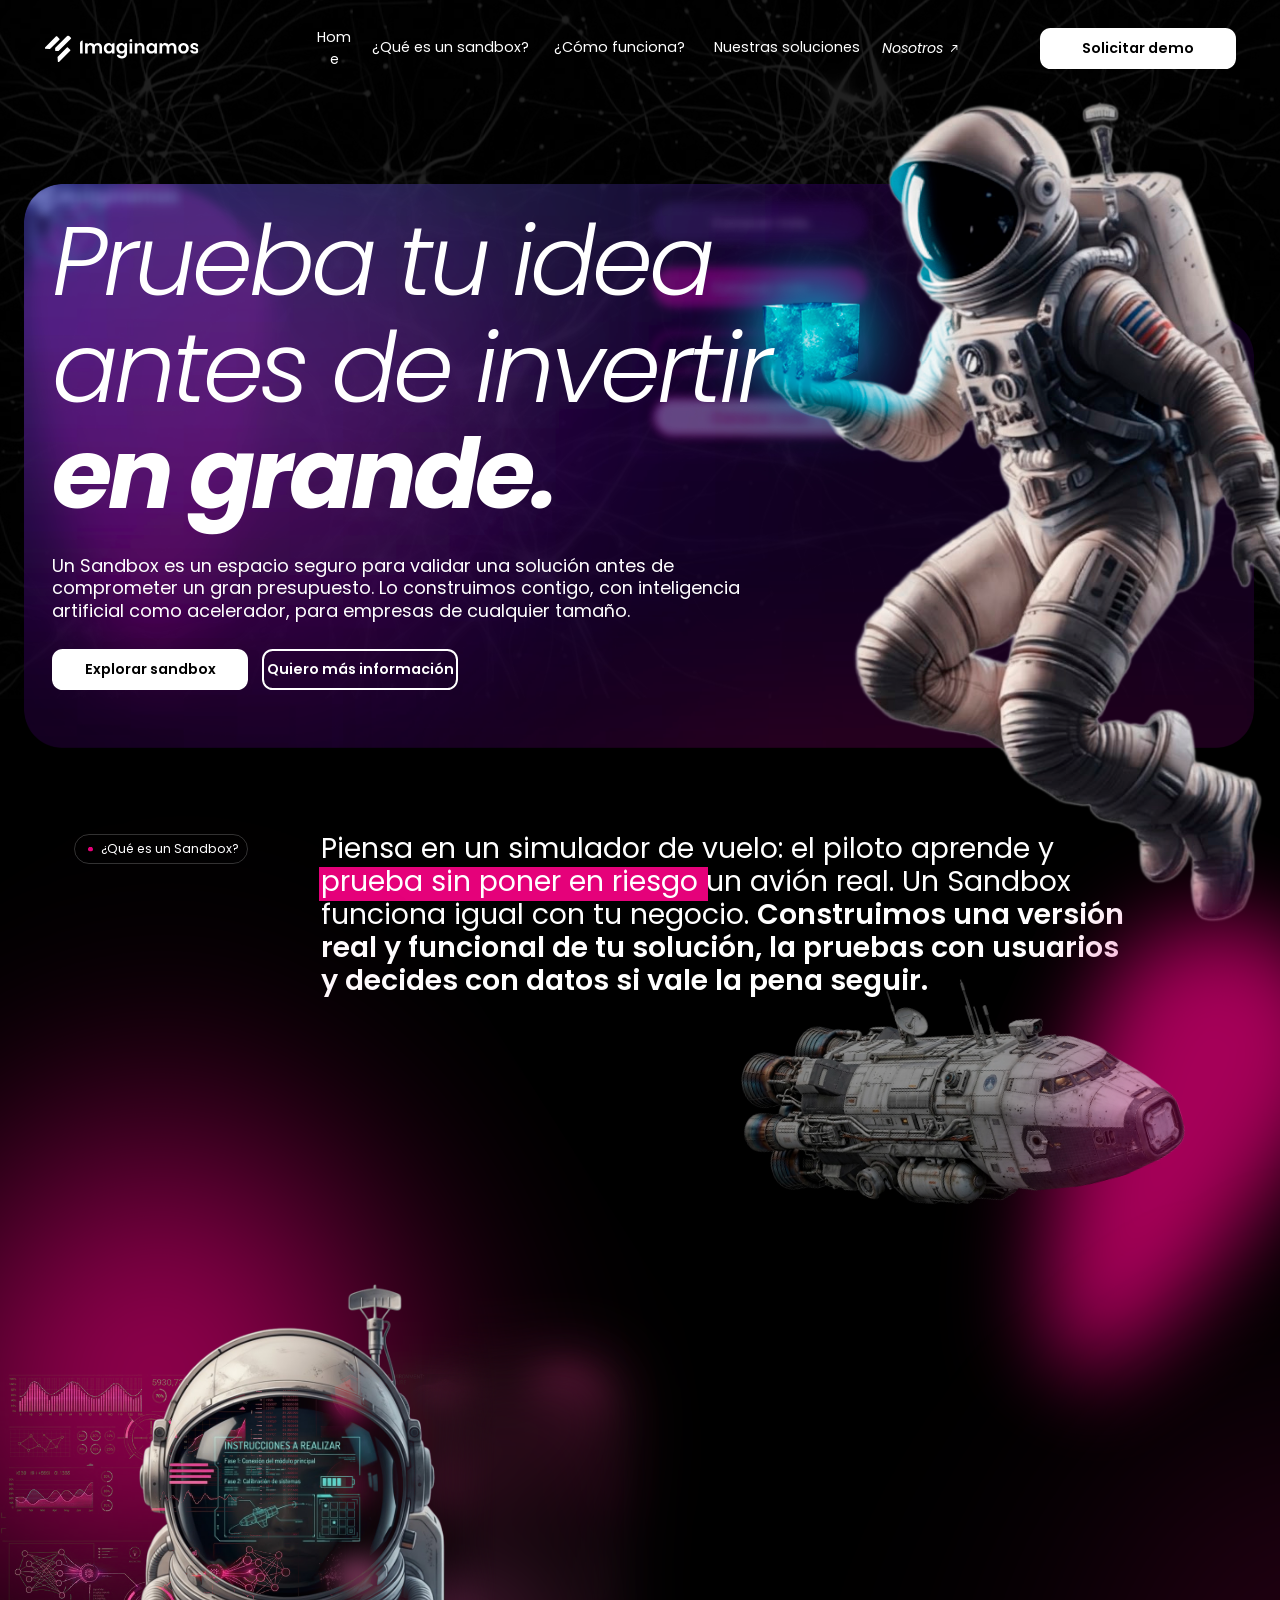
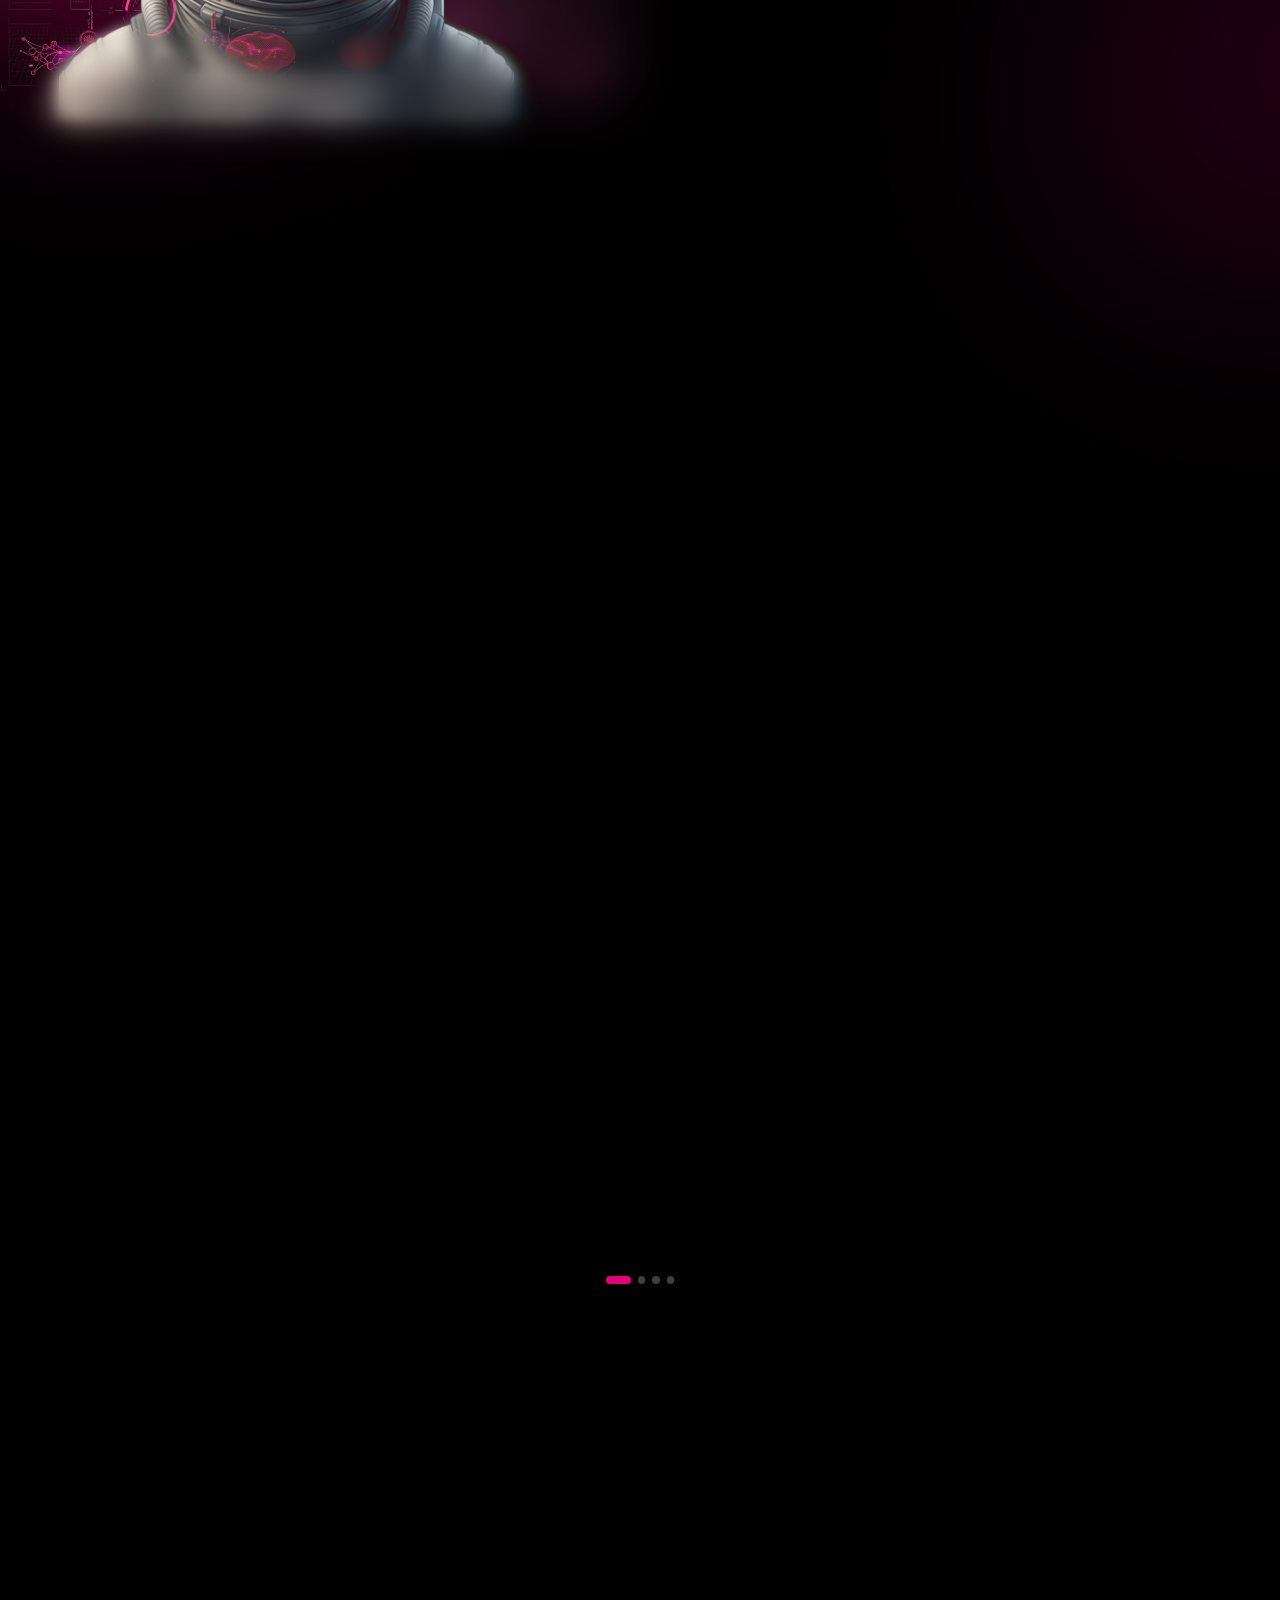
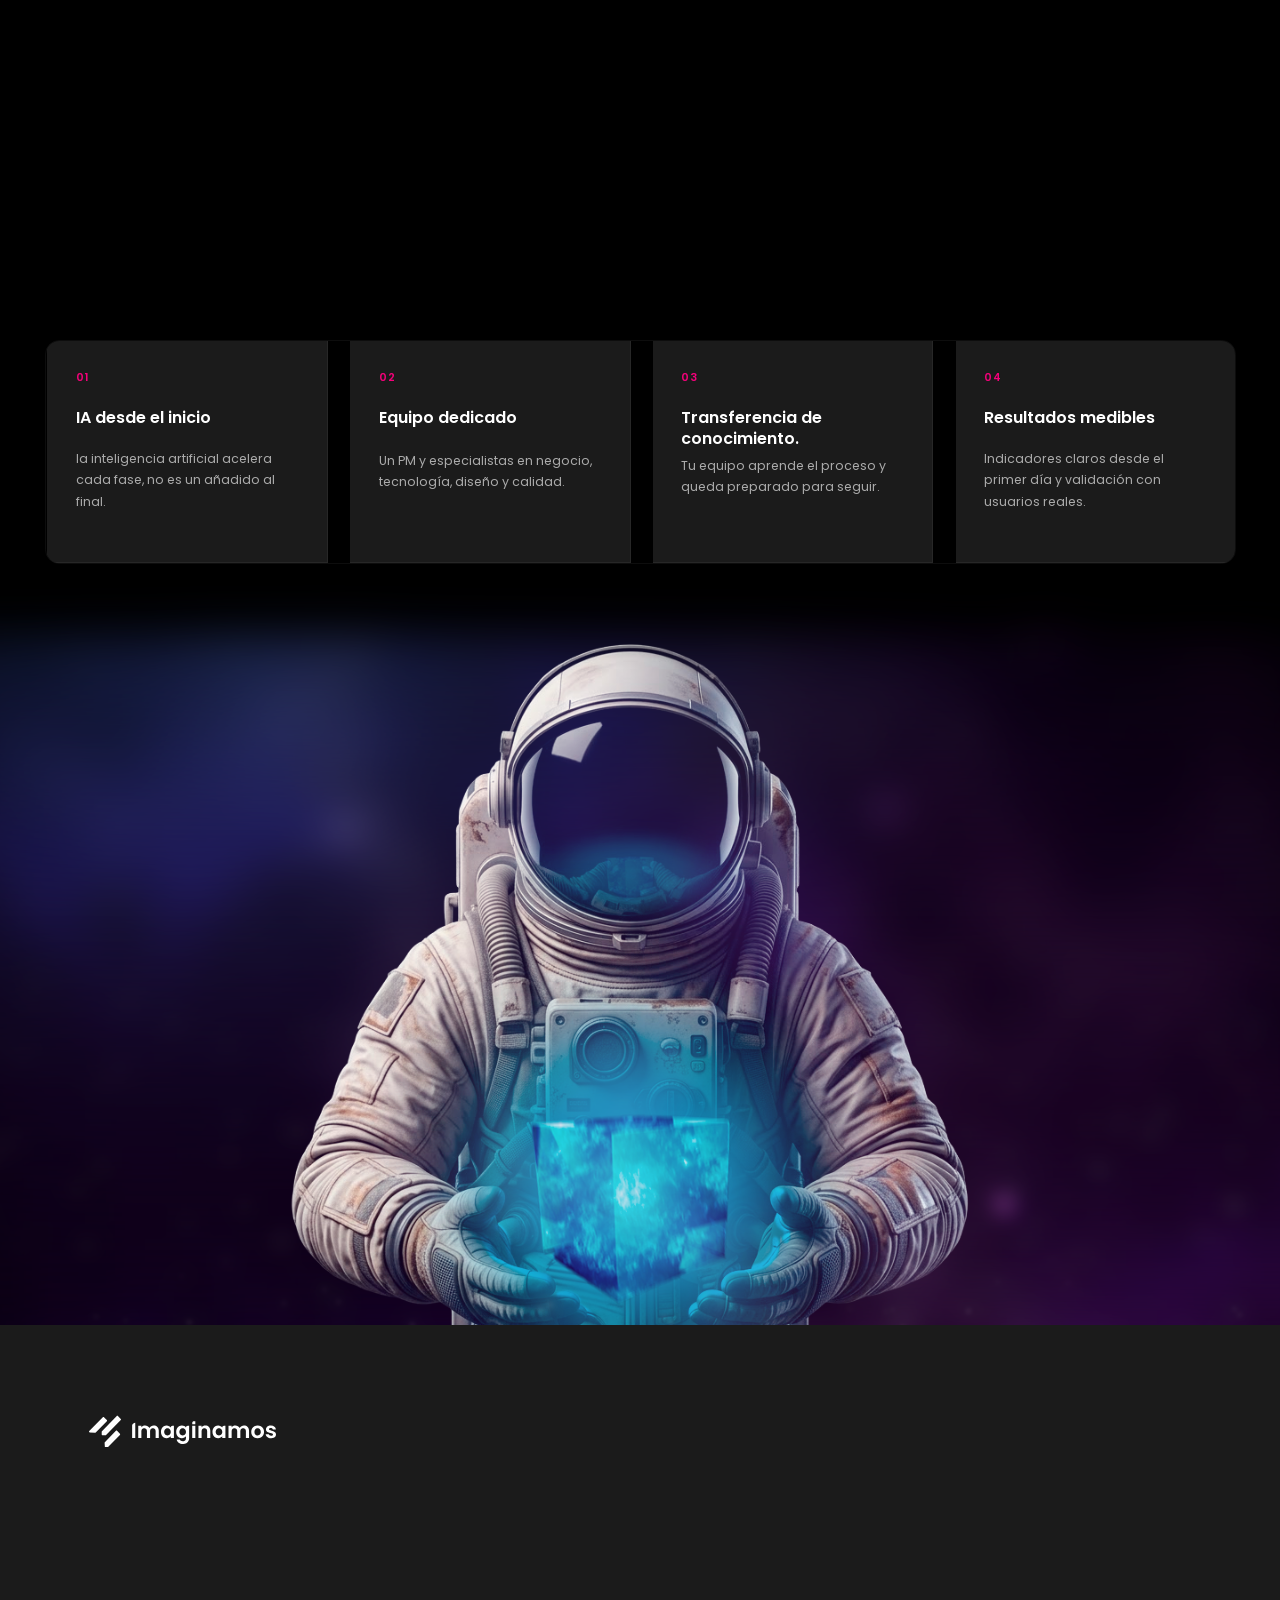
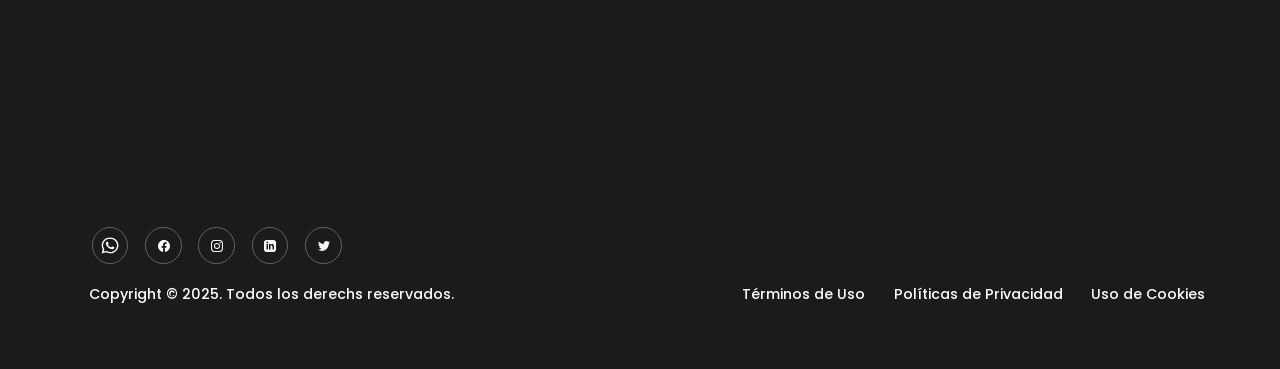
==== commit 7c906ab1: "Quita parrafo y etiqueta de Como funciona, reduce espacio, pasos con entrada suave" ====
--- a/index.html
+++ b/index.html
@@ -13,8 +13,8 @@
 <script>document.documentElement.classList.add('js');</script>
 </head>
 <body>
-<main class="lienzo lienzo-d" data-ancho="1440"><div class="d1" data-node-id="1:2"><div class="d2" data-node-id="23:1003" style="filter:none;opacity:0.58"><div style="position:absolute;inset:-72px;-webkit-mask-image:linear-gradient(to bottom,#000 384.3px,transparent 1135.0px);mask-image:linear-gradient(to bottom,#000 384.3px,transparent 1135.0px)"><div style="position:absolute;inset:72px;filter:blur(28.85px)"><img style="opacity:1" class="d3" src="assets/desktop/imgImage7.png" alt=""></div></div><div style="position:absolute;inset:-72px;-webkit-mask-image:linear-gradient(to bottom,transparent 9.0px,#000 384.3px);mask-image:linear-gradient(to bottom,transparent 9.0px,#000 384.3px)"><div style="position:absolute;inset:72px;filter:blur(20.1px)"><img style="opacity:1" class="d3" src="assets/desktop/imgImage7.png" alt=""></div></div><div style="position:absolute;inset:-72px;-webkit-mask-image:linear-gradient(to bottom,transparent 384.3px,#000 759.7px);mask-image:linear-gradient(to bottom,transparent 384.3px,#000 759.7px)"><div style="position:absolute;inset:72px;filter:blur(11.35px)"><img style="opacity:1" class="d3" src="assets/desktop/imgImage7.png" alt=""></div></div><div style="position:absolute;inset:-72px;-webkit-mask-image:linear-gradient(to bottom,transparent 759.7px,#000 1135.0px);mask-image:linear-gradient(to bottom,transparent 759.7px,#000 1135.0px)"><div style="position:absolute;inset:72px;filter:blur(2.6px)"><img style="opacity:1" class="d3" src="assets/desktop/imgImage7.png" alt=""></div></div></div><div class="d4 flota f-final" data-node-id="22:999" style="mix-blend-mode:screen"><div class="d5"><img class="d6" src="assets/desktop/imgImage6.png" alt=""></div></div><div class="d7 barra" data-node-id="22:795"></div><div class="d8 barra" data-node-id="15:653"></div><div class="d9 barra b2" data-node-id="15:655"></div><div class="d10 barra" data-node-id="9:376"></div><div class="d11 par par-c" data-node-id="9:308" style="mix-blend-mode:lighten"><img class="d12" src="assets/desktop/imgImage2.png" alt=""></div><div class="d13" data-node-id="5:2" style="-webkit-backdrop-filter:blur(5.6px);backdrop-filter:blur(5.6px);-webkit-mask-image:url(assets/desktop/imgRectangle1.png);mask-image:url(assets/desktop/imgRectangle1.png);-webkit-mask-size:100% 100%;mask-size:100% 100%"><img class="d14" src="assets/desktop/imgRectangle1.png" alt="" width="1384" height="634"></div><div class="d15 flota f-astro sigue" data-node-id="8:18"><img class="d16" src="assets/desktop/imgImaginamosAstronauta1.png" alt=""></div><div class="d17" id="inicio" data-node-id="8:249"><a class="d18" data-node-id="8:250" href="#inicio" aria-label="Imaginamos"><div class="d19" data-node-id="8:251"><div class="d20" data-node-id="8:252"><div class="d21" data-node-id="8:253"><div class="d22" data-node-id="8:256" style="-webkit-mask-image:url(assets/desktop/imgGroup.svg);mask-image:url(assets/desktop/imgGroup.svg)"><img class="d14" src="assets/desktop/imgGroup1.svg" alt=""></div></div></div></div></a><div class="d23" data-node-id="8:271"><a class="d24" data-node-id="8:272" href="#inicio"><div class="d25" data-node-id="8:273"></div><div class="d26" data-node-id="8:274"><p class="d27">Home</p></div></a><a class="d28" data-node-id="8:279" href="#que-es"><div class="d29" data-node-id="8:280"></div><div class="d30" data-node-id="8:281"><p class="d27">¿Qué es un sandbox?</p></div></a><a class="d28" data-node-id="9:297" href="#como-funciona"><div class="d29" data-node-id="9:298"></div><div class="d31" data-node-id="9:299"><p class="d27">¿Cómo funciona?</p></div></a><a class="d28" data-node-id="9:301" href="#soluciones"><div class="d29" data-node-id="9:302"></div><div class="d31" data-node-id="9:303"><p class="d27">Nuestras soluciones</p></div></a><a class="d32" data-node-id="8:275" href="#por-que"><div class="d33" data-node-id="8:276"><p class="d27">Nosotros</p></div><div class="d34" data-node-id="8:277"><div class="d35"><div class="d36"><img class="d14" src="assets/desktop/imgIcon.svg" alt=""></div></div></div></a></div><a class="d37" data-node-id="8:290" href="#contacto"><p class="d38" data-node-id="I8:290;202:2811">Solicitar demo</p></a></div><div class="d39 rv rv-a" data-node-id="9:305"><p class="d40">Prueba tu idea</p><p class="d41"><span class="d42">antes de invertir </span><span class="d43">en grande.</span></p></div><p class="d44 rv rv-b" data-node-id="9:311">Un Sandbox es un espacio seguro para validar una solución antes de comprometer un gran presupuesto. Lo construimos contigo, con inteligencia artificial como acelerador, para empresas de cualquier tamaño.</p><a class="d45 rv rv-c" data-node-id="9:313" href="#soluciones"><p class="d38" data-node-id="I9:313;202:2811">Explorar sandbox</p></a><a class="d46 rv rv-d" data-node-id="9:317" href="#contacto"><p class="d47" data-node-id="I9:317;210:1052">Quiero más información</p></a><div class="d48 rv rv-l" id="que-es" data-node-id="9:364"><div class="d49" data-node-id="9:365"><div class="d50" data-node-id="9:366"><div class="d51" data-node-id="9:371" style="-webkit-mask-image:url(assets/desktop/imgBackground.svg);mask-image:url(assets/desktop/imgBackground.svg)"></div></div><div class="d52" data-node-id="9:372"><p class="d53">¿Qué es un Sandbox?</p></div></div></div><div class="d54 rv rv-l" id="como-funciona" data-node-id="10:382"><div class="d49" data-node-id="10:383"><div class="d50" data-node-id="10:384"><div class="d51" data-node-id="10:389" style="-webkit-mask-image:url(assets/desktop/imgBackground.svg);mask-image:url(assets/desktop/imgBackground.svg)"></div></div><div class="d52" data-node-id="10:390"><p class="d53">¿Cómo funciona?</p></div></div></div><p class="d55 rv rv-s r1" data-node-id="9:373"><span class="d56">Piensa en un simulador de vuelo: el piloto aprende y prueba sin poner en riesgo un avión real. Un Sandbox funciona igual con tu negocio. </span><span class="d57">Construimos una versión real y funcional de tu solución, la pruebas con usuarios y decides con datos si vale la pena seguir.</span></p><p class="d58 rv rv-s r1" data-node-id="10:391"><span class="d59">Piensa en un simulador de vuelo: el piloto aprende y prueba sin poner en riesgo un avión real. Un Sandbox funciona igual con tu negocio. </span><span class="d60">Construimos una versión real y funcional de tu solución, la pruebas con usuarios y decides con datos si vale la pena seguir.</span></p><p class="d61 rv rv-s r1" data-node-id="15:652">Elige el punto en el que está tu proyecto. Cada Sandbox tiene un objetivo, un equipo y un resultado concreto. Toca «Ver cómo se usa» en cualquiera para entender para qué sirve, cómo trabajarías con nosotros y ver un ejemplo.</p><p class="d62 rv rv-s r1" data-node-id="15:794">Trabajamos como un equipo que se integra con el tuyo, no como un proveedor que entrega y desaparece.</p><div class="d63 par par-a" data-node-id="10:380"><div class="d64"><div class="d65"><div class="d66"><img class="d67" src="assets/desktop/imgEllipse1.svg" alt=""></div></div></div></div><div class="d68 par par-b" data-node-id="11:395"><div class="d69"><div class="d70"><div class="d71"><img class="d67" src="assets/desktop/imgEllipse2.svg" alt=""></div></div></div></div><div class="d72 par par-a" data-node-id="12:484"><div class="d69"><div class="d70"><div class="d71"><img class="d67" src="assets/desktop/imgEllipse3.svg" alt=""></div></div></div></div><div class="d73 flota f-casco" data-node-id="11:393" style="filter:none"><div style="position:absolute;inset:-60px;-webkit-mask-image:linear-gradient(to bottom,#000 483.3px,transparent 572.0px);mask-image:linear-gradient(to bottom,#000 483.3px,transparent 572.0px)"><div style="position:absolute;inset:60px"><img class="d16" src="assets/desktop/imgImage3.png" alt=""></div></div><div style="position:absolute;inset:-60px;-webkit-mask-image:linear-gradient(to bottom,transparent 439.0px,#000 483.3px);mask-image:linear-gradient(to bottom,transparent 439.0px,#000 483.3px)"><div style="position:absolute;inset:60px;filter:blur(7.93px)"><img class="d16" src="assets/desktop/imgImage3.png" alt=""></div></div><div style="position:absolute;inset:-60px;-webkit-mask-image:linear-gradient(to bottom,transparent 483.3px,#000 527.7px);mask-image:linear-gradient(to bottom,transparent 483.3px,#000 527.7px)"><div style="position:absolute;inset:60px;filter:blur(15.87px)"><img class="d16" src="assets/desktop/imgImage3.png" alt=""></div></div><div style="position:absolute;inset:-60px;-webkit-mask-image:linear-gradient(to bottom,transparent 527.7px,#000 572.0px);mask-image:linear-gradient(to bottom,transparent 527.7px,#000 572.0px)"><div style="position:absolute;inset:60px;filter:blur(23.8px)"><img class="d16" src="assets/desktop/imgImage3.png" alt=""></div></div></div><div class="d74 paso" data-node-id="11:397"><div class="d75" data-node-id="11:440"><img class="d14" src="assets/desktop/imgHeroiconsOutlineLightBulb.svg" alt=""></div><p class="d76" data-node-id="11:406">No necesitas saber de tecnología. Basta con describir el problema que quieres resolver o el proceso que quieres mejorar.</p><div class="d77" data-node-id="11:431"><div class="d78" data-node-id="11:432" style="-webkit-text-stroke:8px #e5017a;paint-order:stroke fill"><p class="d79">1</p></div><div class="d80" data-node-id="11:433"><div class="d81" data-node-id="11:435"><div class="d82" data-node-id="11:436"><p class="d83">Nos cuentas tu idea o reto</p></div></div></div></div></div><div class="d84 paso" data-node-id="11:443"><div class="d85" data-node-id="11:454"><img class="d14" src="assets/desktop/imgGardenBox3DStroke16.svg" alt=""></div><p class="d76" data-node-id="11:446">Diseñamos, construimos y validamos una primera versión funcional en pocas semanas, con un equipo dedicado.</p><div class="d77" data-node-id="11:447"><div class="d78" data-node-id="11:448" style="-webkit-text-stroke:8px #e5017a;paint-order:stroke fill"><p class="d79">2</p></div><div class="d80" data-node-id="11:449"><div class="d81" data-node-id="11:450"><div class="d86" data-node-id="11:451"><p class="d83">La probamos en un espacio seguro</p></div></div></div></div></div><div class="d87 paso" data-node-id="11:457"><div class="d88" data-node-id="11:473"><img class="d14" src="assets/desktop/imgFamiconsStatsChartOutline.svg" alt=""></div><p class="d76" data-node-id="11:460">Recibes resultados, recomendaciones y una hoja de ruta para continuar, ajustar o detenerte a tiempo.</p><div class="d77" data-node-id="11:461"><div class="d78" data-node-id="11:462" style="-webkit-text-stroke:8px #e5017a;paint-order:stroke fill"><p class="d79">3</p></div><div class="d80" data-node-id="11:463"><div class="d81" data-node-id="11:464"><div class="d89" data-node-id="11:465"><p class="d83">Decides con información real.</p></div></div></div></div></div><div class="d90" data-node-id="12:482" style="filter:none"><div style="position:absolute;inset:-125px;-webkit-mask-image:linear-gradient(to right,#000 519.9px,transparent 689.6px);mask-image:linear-gradient(to right,#000 519.9px,transparent 689.6px)"><div style="position:absolute;inset:125px"><div class="d91"><img class="d92" src="assets/desktop/imgImage4.png" alt=""></div></div></div><div style="position:absolute;inset:-125px;-webkit-mask-image:linear-gradient(to right,transparent 435.1px,#000 519.9px);mask-image:linear-gradient(to right,transparent 435.1px,#000 519.9px)"><div style="position:absolute;inset:125px;filter:blur(16.67px)"><div class="d91"><img class="d92" src="assets/desktop/imgImage4.png" alt=""></div></div></div><div style="position:absolute;inset:-125px;-webkit-mask-image:linear-gradient(to right,transparent 519.9px,#000 604.7px);mask-image:linear-gradient(to right,transparent 519.9px,#000 604.7px)"><div style="position:absolute;inset:125px;filter:blur(33.33px)"><div class="d91"><img class="d92" src="assets/desktop/imgImage4.png" alt=""></div></div></div><div style="position:absolute;inset:-125px;-webkit-mask-image:linear-gradient(to right,transparent 604.7px,#000 689.6px);mask-image:linear-gradient(to right,transparent 604.7px,#000 689.6px)"><div style="position:absolute;inset:125px;filter:blur(50.0px)"><div class="d91"><img class="d92" src="assets/desktop/imgImage4.png" alt=""></div></div></div></div><div class="d93 rv rv-r r2" data-node-id="15:546"><button class="d94" data-node-id="15:547" type="button" data-tab aria-pressed="true"><p class="d95" data-node-id="15:548">Explora</p></button><button class="d96" data-node-id="15:549" type="button" data-tab aria-pressed="false"><p class="d95" data-node-id="15:550">Construye AI</p></button><button class="d97" data-node-id="15:551" type="button" data-tab aria-pressed="false"><p class="d95" data-node-id="15:552">Acelera</p></button><button class="d96" data-node-id="15:648" type="button" data-tab aria-pressed="false"><p class="d95" data-node-id="15:649">QA</p></button></div><div class="d98 rv rv-h" data-node-id="15:537"><div class="d99" data-node-id="15:553"><div class="d100" data-node-id="15:554"><div class="sb sbd-der" data-sb="0"><h4>¿Cómo se usa?</h4><div class="sbd-pasos"><p>1) Nos cuentas tu idea o problema.</p><p>2) Definimos juntos las funciones indispensables y cómo se vería.</p><p>3) Construimos una versión funcional y la pruebas con usuarios reales.</p><p>4) Recibes el resultado y decides si seguir, ajustar o detenerte.</p></div><h4 class="sbd-h-ejemplo">Ejemplo:</h4><div class="sbd-ejemplo"><p>Una cadena de gimnasios quiere una app para reservar clases.</p><p>En 8 semanas tiene una versión que puede probar con socios antes de invertir en el desarrollo completo.</p></div><h4 class="sbd-h-equipo">Equipo:</h4><p class="sbd-equipo">PM, consultor de negocio, tech lead, UX/UI, desarrollador y QA.</p></div><div class="sb sbd-der" data-sb="1" hidden><h4>¿Cómo se usa?</h4><div class="sbd-pasos"><p>1) Nos muestras cómo funciona hoy el proceso.</p><p>2) Identificamos el punto de mayor impacto y lo probamos con IA usando datos de muestra.</p><p>3) Recibes la prueba de concepto, sus resultados y la hoja de ruta para implementarla.</p></div><h4 class="sbd-h-ejemplo">Ejemplo:</h4><div class="sbd-ejemplo"><p>Una empresa recibe cientos de facturas al mes y las revisa a mano.</p><p>El Sandbox prueba si una IA puede leerlas y clasificarlas, y mide cuánto tiempo se ahorraría.</p></div><h4 class="sbd-h-equipo">Equipo:</h4><p class="sbd-equipo">PM, UX/UI, desarrolladores y QA.</p></div><div class="sb sbd-der" data-sb="2" hidden><h4>¿Cómo se usa?</h4><div class="sbd-pasos"><p>1) Nos cuentas qué tienes hoy y qué quieres lograr.</p><p>2) Analizamos el mercado, la competencia y tu cliente ideal.</p><p>3) Recibes un plan de lanzamiento con prioridades, canales y acciones concretas.</p></div><h4 class="sbd-h-ejemplo">Ejemplo:</h4><div class="sbd-ejemplo"><p>Una startup ya tiene su app, pero no sabe a qué clientes dirigirse ni cuánto cobrar.</p><p>El Sandbox define el segmento, el mensaje, el precio y los canales.</p></div><h4 class="sbd-h-equipo">Equipo:</h4><p class="sbd-equipo">PM, consultor, UX/UI, desarrollador y QA.</p></div><div class="sb sbd-der" data-sb="3" hidden><h4>¿Cómo se usa?</h4><div class="sbd-pasos"><p>1) Nos indicas qué revisar y cuáles son los flujos clave, como registro, compra o formularios.</p><p>2) Preparamos un entorno de pruebas y configuramos nuestro agente de QA.</p><p>3) El agente recorre la aplicación como un usuario y recibes un informe con capturas, ordenado por gravedad.</p></div><h4 class="sbd-h-ejemplo">Ejemplo:</h4><div class="sbd-ejemplo"><p>Una tienda en línea va a lanzar su nuevo proceso de compra.</p><p>Antes de publicarlo, el agente lo recorre completo y entrega la lista de errores para corregirlos.</p></div><h4 class="sbd-h-equipo">Equipo:</h4><p class="sbd-equipo">PM, líder de QA, QA y desarrollador.</p></div></div><div class="d109" data-node-id="15:578"><div class="d109" data-node-id="15:579"><img class="d16" src="assets/desktop/imgImageRappi.png" alt=""><div class="d110" data-node-id="15:669"><img class="d16" src="assets/desktop/imgImage5.png" alt=""></div></div><div class="d111" data-node-id="15:580" style="background-image:linear-gradient(140.8225352539642deg,rgba(0,0,0,0.550) 0.00%,rgba(31,0,15,0.606) 12.50%,rgba(61,0,30,0.663) 25.00%,rgba(92,0,46,0.719) 37.50%,rgba(122,0,61,0.775) 50.00%,rgba(153,0,76,0.831) 62.50%,rgba(184,0,92,0.887) 75.00%,rgba(214,0,107,0.944) 87.50%,rgba(245,0,122,1.000) 100.00%)"><div class="sb sbd-izq" data-sb="0"><div class="sbd-aire"></div><h3 class="sbd-titulo">Sandbox Explora</h3><dl class="sbd-datos"><div class="sbd-fila"><dt>¿Para quien?</dt><dd>Empresas con una idea, reto u oportunidad.</dd></div><div class="sbd-fila"><dt>Objetivo</dt><dd>Convertir tu idea en una solución probada</dd></div><div class="sbd-fila"><dt>Duración</dt><dd>8 semanas</dd></div><div class="sbd-fila"><dt>Desde</dt><dd>$46.000.000 + IVA</dd></div><div class="sbd-fila"><dt>¿Para qué?</dt><dd>Verificar si tu idea es viable antes de invertir.</dd></div></dl><a class="sbd-boton" href="#contacto">Ver caso completo</a><div class="sbd-pie"></div></div><div class="sb sbd-izq" data-sb="1" hidden><div class="sbd-aire"></div><h3 class="sbd-titulo">Sandbox Construye AI</h3><dl class="sbd-datos"><div class="sbd-fila"><dt>¿Para quien?</dt><dd>Empresas con procesos que quieren automatizar con IA.</dd></div><div class="sbd-fila"><dt>Objetivo</dt><dd>Validar si tu proceso se puede automatizar con inteligencia artificial</dd></div><div class="sbd-fila"><dt>Duración</dt><dd>6 semanas</dd></div><div class="sbd-fila"><dt>Desde</dt><dd>$34.500.000 + IVA</dd></div><div class="sbd-fila"><dt>¿Para qué?</dt><dd>Saber qué parte de un proceso conviene automatizar y cuánto se podría ahorrar, antes de comprometer presupuesto.</dd></div></dl><a class="sbd-boton" href="#contacto">Ver caso completo</a><div class="sbd-pie"></div></div><div class="sb sbd-izq" data-sb="2" hidden><div class="sbd-aire"></div><h3 class="sbd-titulo">Sandbox Acelera</h3><dl class="sbd-datos"><div class="sbd-fila"><dt>¿Para quien?</dt><dd>Quien ya tiene un producto, prototipo o MVP y quiere salir al mercado.</dd></div><div class="sbd-fila"><dt>Objetivo</dt><dd>Diseñar la estrategia de llegada al mercado de tu solución</dd></div><div class="sbd-fila"><dt>Duración</dt><dd>5 semanas</dd></div><div class="sbd-fila"><dt>Desde</dt><dd>$29.500.000 + IVA</dd></div><div class="sbd-fila"><dt>¿Para qué?</dt><dd>Saber a quién venderle, qué mensaje usar, cuánto cobrar y por dónde llegar a tus clientes.</dd></div></dl><a class="sbd-boton" href="#contacto">Ver caso completo</a><div class="sbd-pie"></div></div><div class="sb sbd-izq" data-sb="3" hidden><div class="sbd-aire"></div><h3 class="sbd-titulo">Sandbox QA</h3><dl class="sbd-datos"><div class="sbd-fila"><dt>¿Para quien?</dt><dd>Empresas con un sitio, aplicación o proceso automatizado listo para validar.</dd></div><div class="sbd-fila"><dt>Objetivo</dt><dd>Detectar errores antes de publicar</dd></div><div class="sbd-fila"><dt>Duración</dt><dd>4 semanas</dd></div><div class="sbd-fila"><dt>Desde</dt><dd>$25.300.000 + IVA</dd></div><div class="sbd-fila"><dt>¿Para qué?</dt><dd>Encontrar fallas en tu sitio o aplicación antes de que las vean tus clientes.</dd></div></dl><a class="sbd-boton" href="#contacto">Ver caso completo</a><div class="sbd-pie"></div></div></div></div></div></div><div class="d123" data-node-id="15:588"><button type="button" class="punto" data-punto aria-label="Sandbox Explora" aria-current="true"></button><button type="button" class="punto" data-punto aria-label="Sandbox Construye AI"></button><button type="button" class="punto" data-punto aria-label="Sandbox Acelera"></button><button type="button" class="punto" data-punto aria-label="Sandbox QA"></button></div><div class="d126 rv rv-i" data-node-id="15:762"><div class="d127" data-node-id="15:763"><img class="d16" src="assets/desktop/imgImage.png" alt=""></div><div class="d127" data-node-id="15:764" style="background-image:linear-gradient(167.15184607922578deg,rgba(13,13,13,0.920) 11.30%,rgba(13,13,13,0.600) 54.84%,rgba(42,11,27,0.560) 60.28%,rgba(71,10,40,0.520) 65.72%,rgba(100,8,54,0.480) 71.16%,rgba(129,6,68,0.440) 76.60%,rgba(158,5,81,0.400) 82.05%,rgba(187,3,95,0.360) 87.49%,rgba(216,2,108,0.320) 92.93%,rgba(245,0,122,0.280) 98.37%)"></div><div class="d127" data-node-id="15:765"><div class="d128" data-node-id="15:766"><p class="d129" data-node-id="15:767">Mira un Sandbox en acción</p><button class="d130" data-node-id="15:768" type="button" data-demo><p class="d131" data-node-id="15:769">Ver demo</p></button></div></div><p class="d132" data-node-id="15:771">Te mostramos cómo se ve una solución construida en el Sandbox, paso a paso.</p></div><div class="d133 rv rv-l" id="por-que" data-node-id="15:593"><p class="d134" data-node-id="15:594">¿Por qué Imaginamos?</p></div><div class="d135" data-node-id="15:595"><div class="d136" data-node-id="15:596"><div class="d137 rv rv-s porque" data-node-id="15:597"><div class="d138" data-node-id="15:598"><div class="d139"><p class="d140" data-node-id="15:599">01</p></div></div><div class="d141" data-node-id="15:600"><div class="d142"><p class="d143" data-node-id="15:601">IA desde el inicio</p></div></div><div class="d144" data-node-id="15:602"><div class="d142"><p class="d145" data-node-id="15:603">la inteligencia artificial acelera cada fase, no es un añadido al final.</p></div></div></div><div class="d146 rv rv-s r1 porque" data-node-id="15:604"><div class="d138" data-node-id="15:605"><div class="d139"><p class="d140" data-node-id="15:606">02</p></div></div><div class="d147" data-node-id="15:607"><div class="d142"><p class="d148" data-node-id="15:608">Equipo dedicado</p></div></div><div class="d149" data-node-id="15:609"><div class="d142"><p class="d145" data-node-id="15:610">Un PM y especialistas en negocio, tecnología, diseño y calidad.</p></div></div></div><div class="d150 rv rv-s r2 porque" data-node-id="15:611"><div class="d138" data-node-id="15:612"><div class="d139"><p class="d140" data-node-id="15:613">03</p></div></div><div class="d141" data-node-id="15:614"><div class="d142"><p class="d151" data-node-id="15:615">Transferencia de conocimiento.</p></div></div><div class="d144" data-node-id="15:616"><div class="d142"><p class="d152" data-node-id="15:617">Tu equipo aprende el proceso y queda preparado para seguir.</p></div></div></div><div class="d153 rv rv-s r3 porque" data-node-id="15:618"><div class="d154" data-node-id="15:619"><div class="d139"><p class="d140" data-node-id="15:620">04</p></div></div><div class="d155" data-node-id="15:621"><div class="d142"><p class="d143" data-node-id="15:622">Resultados medibles</p></div></div><div class="d156" data-node-id="15:623"><div class="d142"><p class="d157" data-node-id="15:624">Indicadores claros desde el primer día y validación con usuarios reales.</p></div></div></div></div></div><div class="d158" id="contacto" data-node-id="23:1007"><div class="d159" data-node-id="23:1008"></div><div class="d160" data-node-id="23:1009"><div class="d161" data-node-id="23:1010"><div class="d162"><img class="d67" src="assets/desktop/imgFrame38.svg" alt=""></div></div><div class="d163" data-node-id="23:1014"><div class="d164"><img class="d67" src="assets/desktop/imgFrame37.svg" alt=""></div></div></div><div class="d165" data-node-id="23:1026"><div class="d166 rv rv-l" data-node-id="23:1027"><p class="d167" data-node-id="23:1028">¿Listo para transformar el futuro?</p><div class="d168" data-node-id="23:1029"><p class="d169">Esta propuesta es informativa y estimativa. Las funcionalidades y compromisos definitivos serán los que se detallen en el contrato y su anexo de alcance. Precios sin IVA; estimaciones sujetas a cambios según negociación. Vigencia de 30 días calendario.</p><p class="d170">​</p></div></div></div><div class="d171" data-node-id="23:1030"><a class="d172" data-node-id="23:1031" href="https://www.imaginamos.com/politicas-y-terminos/" target="_blank" rel="noopener"><p class="d173" data-node-id="23:1032">Términos de Uso</p></a><a class="d174" data-node-id="23:1033" href="https://www.imaginamos.com/politicas-y-terminos/" target="_blank" rel="noopener"><p class="d173" data-node-id="23:1034">Políticas de Privacidad</p></a><a class="d172" data-node-id="23:1035" href="https://www.imaginamos.com/politicas-y-terminos/" target="_blank" rel="noopener"><p class="d173" data-node-id="23:1036">Uso de Cookies</p></a></div><div class="d175" data-node-id="23:1037"><div class="d176" data-node-id="23:1038"><a class="d177" data-node-id="23:1039" href="https://wa.me/573113817338" target="_blank" rel="noopener" aria-label="WhatsApp"><div class="d178" data-node-id="23:1040"><div class="d179"><img class="d67" src="assets/desktop/imgEllipse4.svg" alt=""></div></div><div class="d180" data-node-id="23:1041"><div class="d181" data-node-id="23:1042"><img class="d14" src="assets/desktop/imgWhatsapp1.svg" alt=""></div></div></a><a class="d177" data-node-id="23:1044" href="https://www.facebook.com/ImaginamosCo" target="_blank" rel="noopener" aria-label="Facebook"><div class="d178" data-node-id="23:1045"><div class="d179"><img class="d67" src="assets/desktop/imgEllipse4.svg" alt=""></div></div><div class="d182" data-node-id="23:1046"><div class="d183" data-node-id="23:1047"><img class="d14" src="assets/desktop/imgFrame.svg" alt=""></div></div></a><a class="d177" data-node-id="23:1050" href="https://www.instagram.com/imaginamosco/" target="_blank" rel="noopener" aria-label="Instagram"><div class="d178" data-node-id="23:1051"><div class="d179"><img class="d67" src="assets/desktop/imgEllipse4.svg" alt=""></div></div><div class="d182" data-node-id="23:1052"><div class="d183" data-node-id="23:1053"><img class="d14" src="assets/desktop/imgInstagramSeeklogoCom1.svg" alt=""></div></div></a><a class="d177" data-node-id="23:1056" href="https://co.linkedin.com/company/imaginamos" target="_blank" rel="noopener" aria-label="LinkedIn"><div class="d178" data-node-id="23:1057"><div class="d179"><img class="d67" src="assets/desktop/imgEllipse4.svg" alt=""></div></div><div class="d182" data-node-id="23:1058"><div class="d184" data-node-id="23:1059"><img class="d14" src="assets/desktop/imgIconmonstrLinkedin31.svg" alt=""></div></div></a><a class="d177" data-node-id="23:1061" href="https://x.com/imaginamosco" target="_blank" rel="noopener" aria-label="X"><div class="d178" data-node-id="23:1062"><div class="d179"><img class="d67" src="assets/desktop/imgEllipse4.svg" alt=""></div></div><div class="d182" data-node-id="23:1063"><div class="d184" data-node-id="23:1064"><img class="d14" src="assets/desktop/imgIconmonstrTwitter11.svg" alt=""></div></div></a></div><div class="d185" data-node-id="23:1066"><p class="d173" data-node-id="23:1067">Copyright © 2025. Todos los derechs reservados.</p></div></div></div><div class="d186 rv rv-r r1" data-node-id="23:1005"><form class="fm" novalidate data-formulario><div class="fm-cuerpo"><div class="fm-paso" data-paso="0"><span class="fm-num" aria-hidden="true">1</span><label class="fm-pregunta" for="fm-solucion-d">¿Cuál solución necesitas para tu proyecto?</label><input class="fm-campo" id="fm-solucion-d" name="solucion" type="text" placeholder="Escribe tu respuesta aquí…" required aria-describedby="fm-error-d"></div><div class="fm-paso" data-paso="1" hidden><span class="fm-num" aria-hidden="true">2</span><label class="fm-pregunta" for="fm-nombre-d">¿Cuál es tu nombre?</label><input class="fm-campo" id="fm-nombre-d" name="nombre" type="text" placeholder="Nombre y apellido" required autocomplete="name" aria-describedby="fm-error-d"></div><div class="fm-paso" data-paso="2" hidden><span class="fm-num" aria-hidden="true">3</span><label class="fm-pregunta" for="fm-empresa-d">¿En qué empresa trabajas?</label><input class="fm-campo" id="fm-empresa-d" name="empresa" type="text" placeholder="Nombre de la empresa" required autocomplete="organization" aria-describedby="fm-error-d"></div><div class="fm-paso" data-paso="3" hidden><span class="fm-num" aria-hidden="true">4</span><label class="fm-pregunta" for="fm-correo-d">¿A qué correo te escribimos?</label><input class="fm-campo" id="fm-correo-d" name="correo" type="email" placeholder="nombre@empresa.com" required autocomplete="email" aria-describedby="fm-error-d"></div><div class="fm-paso" data-paso="4" hidden><span class="fm-num" aria-hidden="true">5</span><label class="fm-pregunta" for="fm-telefono-d">¿Un teléfono de contacto? (opcional)</label><input class="fm-campo" id="fm-telefono-d" name="telefono" type="tel" placeholder="Ej.: 300 123 4567" autocomplete="tel" aria-describedby="fm-error-d"></div><p class="fm-error" id="fm-error-d" role="alert"></p></div><div class="fm-fin" hidden tabindex="-1"><p class="fm-fin-titulo">Tu mensaje quedó listo.</p><p class="fm-fin-texto">Se abrió tu correo con la solicitud preparada: solo falta enviarla. Si no se abrió, escríbenos a <a class="fm-fin-correo" href="#"></a>.</p></div><div class="fm-acciones"><button type="button" class="fm-atras" hidden>Atrás</button><button type="submit" class="fm-enviar">Siguiente</button></div></form></div><div class="d188 flota f-nave" data-node-id="40:853"><div class="d189"><div class="d190"><div class="d191"><img class="d192" src="assets/desktop/imgSinTitulo11.png" alt=""></div></div></div></div><div class="d193 rv rv-l" id="soluciones" data-node-id="15:538"><div class="d194" data-node-id="15:539"><div class="d142"><div class="d195" data-node-id="15:540"><div class="d196" data-node-id="15:541"></div><div class="d197" data-node-id="15:542"><div class="d198" data-node-id="15:543"><p class="d199">Nuestros 4 Sandbox</p><p class="d200">​</p></div></div></div><div class="d201" data-node-id="15:544"><p class="d202" data-node-id="15:545">Nuestros 4 Sandbox</p></div></div></div></div></div></main>
-<main class="lienzo lienzo-m" data-ancho="390"><div class="m1" data-node-id="23:1154"><div class="m2 barra" data-node-id="24:1291"></div><div class="m3 barra b2" data-node-id="24:1293"></div><div class="m4 par par-b" data-node-id="23:1216"><div class="m5"><div class="m6"><div class="m7"><img class="m8" src="assets/mobile/imgEllipse2.svg" alt=""></div></div></div></div><div class="m9 flota f-casco" data-node-id="23:1217" style="filter:none"><div style="position:absolute;inset:-60px;-webkit-mask-image:linear-gradient(to bottom,#000 343.6px,transparent 403.0px);mask-image:linear-gradient(to bottom,#000 343.6px,transparent 403.0px)"><div style="position:absolute;inset:60px"><img class="m10" src="assets/mobile/imgImage3.png" alt=""></div></div><div style="position:absolute;inset:-60px;-webkit-mask-image:linear-gradient(to bottom,transparent 313.9px,#000 343.6px);mask-image:linear-gradient(to bottom,transparent 313.9px,#000 343.6px)"><div style="position:absolute;inset:60px;filter:blur(7.93px)"><img class="m10" src="assets/mobile/imgImage3.png" alt=""></div></div><div style="position:absolute;inset:-60px;-webkit-mask-image:linear-gradient(to bottom,transparent 343.6px,#000 373.3px);mask-image:linear-gradient(to bottom,transparent 343.6px,#000 373.3px)"><div style="position:absolute;inset:60px;filter:blur(15.87px)"><img class="m10" src="assets/mobile/imgImage3.png" alt=""></div></div><div style="position:absolute;inset:-60px;-webkit-mask-image:linear-gradient(to bottom,transparent 373.3px,#000 403.0px);mask-image:linear-gradient(to bottom,transparent 373.3px,#000 403.0px)"><div style="position:absolute;inset:60px;filter:blur(23.8px)"><img class="m10" src="assets/mobile/imgImage3.png" alt=""></div></div></div><div class="m11" data-node-id="23:1218" style="filter:none"><div style="position:absolute;inset:-125px;-webkit-mask-image:linear-gradient(to right,#000 389.0px,transparent 502.4px);mask-image:linear-gradient(to right,#000 389.0px,transparent 502.4px)"><div style="position:absolute;inset:125px"><div class="m12"><img class="m13" src="assets/mobile/imgImage4.png" alt=""></div></div></div><div style="position:absolute;inset:-125px;-webkit-mask-image:linear-gradient(to right,transparent 332.3px,#000 389.0px);mask-image:linear-gradient(to right,transparent 332.3px,#000 389.0px)"><div style="position:absolute;inset:125px;filter:blur(16.67px)"><div class="m12"><img class="m13" src="assets/mobile/imgImage4.png" alt=""></div></div></div><div style="position:absolute;inset:-125px;-webkit-mask-image:linear-gradient(to right,transparent 389.0px,#000 445.7px);mask-image:linear-gradient(to right,transparent 389.0px,#000 445.7px)"><div style="position:absolute;inset:125px;filter:blur(33.33px)"><div class="m12"><img class="m13" src="assets/mobile/imgImage4.png" alt=""></div></div></div><div style="position:absolute;inset:-125px;-webkit-mask-image:linear-gradient(to right,transparent 445.7px,#000 502.4px);mask-image:linear-gradient(to right,transparent 445.7px,#000 502.4px)"><div style="position:absolute;inset:125px;filter:blur(50.0px)"><div class="m12"><img class="m13" src="assets/mobile/imgImage4.png" alt=""></div></div></div></div><div class="m14 par par-a" data-node-id="23:1204"><div class="m15"><div class="m16"><div class="m17"><img class="m8" src="assets/mobile/imgEllipse1.svg" alt=""></div></div></div></div><div class="m18 flota f-nave" data-node-id="10:377"><div class="m19"><div class="m20"><div class="m21"><img class="m22" src="assets/mobile/imgSinTitulo11.png" alt=""></div></div></div></div><div class="m23" id="m-inicio" data-node-id="23:1155"><div class="m24" data-node-id="23:1156"><button class="m25" data-node-id="23:1157" type="button" data-menu aria-label="Abrir menú" aria-expanded="false"><div class="m26" data-node-id="I23:1157;20:7757"><img class="m27" src="assets/mobile/imgMenu.svg" alt=""></div></button><a class="m28" data-node-id="23:1158" href="#m-inicio" aria-label="Imaginamos"><img class="m27" src="assets/mobile/imgGroup.svg" alt=""></a></div></div><div class="m29" data-node-id="23:1176" style="-webkit-backdrop-filter:blur(5.6px);backdrop-filter:blur(5.6px);-webkit-mask-image:url(assets/mobile/imgRectangle1.png);mask-image:url(assets/mobile/imgRectangle1.png);-webkit-mask-size:100% 100%;mask-size:100% 100%"><img class="m27" src="assets/mobile/imgRectangle1.png" alt="" width="354" height="439.5"></div><div class="m30 rv rv-o rv-a" data-node-id="23:1178"><p class="m31">Prueba tu idea</p><p class="m32"><span class="m33">antes de invertir </span><span class="m34">en grande.</span></p></div><p class="m35 rv rv-b" data-node-id="23:1179">Un Sandbox es un espacio seguro para validar una solución antes de comprometer un gran presupuesto. Lo construimos contigo, con inteligencia artificial como acelerador, para empresas de cualquier tamaño.</p><a class="m36 rv rv-c" data-node-id="23:1180" href="#m-soluciones"><p class="m37" data-node-id="I23:1180;202:2811">Explorar sandbox</p></a><a class="m38 rv rv-d" data-node-id="23:1181" href="#m-contacto"><p class="m39" data-node-id="I23:1181;210:1052">Quiero más información</p></a><div class="m40 rv rv-l" id="m-que-es" data-node-id="23:1187"><div class="m41" data-node-id="23:1188"><div class="m42" data-node-id="23:1189"><div class="m43" data-node-id="23:1194" style="-webkit-mask-image:url(assets/mobile/imgBackground.svg);mask-image:url(assets/mobile/imgBackground.svg)"></div></div><div class="m44" data-node-id="23:1195"><p class="m45">¿Qué es un Sandbox?</p></div></div></div><div class="m46 barra" data-node-id="23:1198"></div><p class="m47 rv rv-s r1" data-node-id="23:1199"><span class="m48">Piensa en un simulador de vuelo: el piloto aprende y prueba sin poner en riesgo un avión real. Un Sandbox funciona igual con tu negocio. </span><span class="m49">Construimos una versión real y funcional de tu solución, la pruebas con usuarios y decides con datos si vale la pena seguir.</span></p><div class="m50 rv rv-l" id="m-como-funciona" data-node-id="23:1206"><div class="m41" data-node-id="23:1207"><div class="m42" data-node-id="23:1208"><div class="m43" data-node-id="23:1213" style="-webkit-mask-image:url(assets/mobile/imgBackground.svg);mask-image:url(assets/mobile/imgBackground.svg)"></div></div><div class="m44" data-node-id="23:1214"><p class="m45">¿Cómo funciona?</p></div></div></div><p class="m51 rv rv-s r1" data-node-id="23:1215"><span class="m48">Piensa en un simulador de vuelo: el piloto aprende y prueba sin poner en riesgo un avión real. Un Sandbox funciona igual con tu negocio. </span><span class="m49">Construimos una versión real y funcional de tu solución, la pruebas con usuarios y decides con datos si vale la pena seguir.</span></p><div class="m52 paso" data-node-id="23:1250"><div class="m53" data-node-id="23:1251"><img class="m27" src="assets/mobile/imgHeroiconsOutlineLightBulb.svg" alt=""></div><p class="m54" data-node-id="23:1253">No necesitas saber de tecnología. Basta con describir el problema que quieres resolver o el proceso que quieres mejorar.</p><div class="m55" data-node-id="23:1254"><div class="m56" data-node-id="23:1255" style="-webkit-text-stroke:8px #e5017a;paint-order:stroke fill"><p class="m57">1</p></div><div class="m58" data-node-id="23:1256"><div class="m59" data-node-id="23:1257"><div class="m60" data-node-id="23:1258"><p class="m61">Nos cuentas tu idea o reto</p></div></div></div></div></div><div class="m62 paso" data-node-id="23:1259"><div class="m63" data-node-id="23:1260"><img class="m27" src="assets/mobile/imgGardenBox3DStroke16.svg" alt=""></div><p class="m54" data-node-id="23:1262">Diseñamos, construimos y validamos una primera versión funcional en pocas semanas, con un equipo dedicado.</p><div class="m64" data-node-id="23:1263"><div class="m65" data-node-id="23:1264" style="-webkit-text-stroke:8px #e5017a;paint-order:stroke fill"><p class="m57">2</p></div><div class="m66" data-node-id="23:1265"><div class="m67" data-node-id="23:1266"><div class="m68" data-node-id="23:1267"><p class="m61">La probamos en un espacio seguro</p></div></div></div></div></div><div class="m69 paso" data-node-id="23:1268"><div class="m70" data-node-id="23:1269"><img class="m27" src="assets/mobile/imgFamiconsStatsChartOutline.svg" alt=""></div><p class="m71" data-node-id="23:1274">Recibes resultados, recomendaciones y una hoja de ruta para continuar, ajustar o detenerte a tiempo.</p><div class="m72" data-node-id="23:1275"><div class="m73" data-node-id="23:1276" style="-webkit-text-stroke:8px #e5017a;paint-order:stroke fill"><p class="m57">3</p></div><div class="m74" data-node-id="23:1277"><div class="m75" data-node-id="23:1278"><div class="m76" data-node-id="23:1279"><p class="m61">Decides con información real.</p></div></div></div></div></div><div class="m77 rv rv-l" id="m-soluciones" data-node-id="23:1281"><div class="m78" data-node-id="23:1282"><div class="m79" data-node-id="23:1283"></div><div class="m80" data-node-id="23:1284"><div class="m81" data-node-id="23:1285"><p class="m82">Nuestros 4 Sandbox</p><p class="m83">​</p></div></div></div><div class="m84" data-node-id="23:1286"><p class="m85" data-node-id="23:1287">Nuestros 4 Sandbox</p></div></div><p class="m86 rv rv-s r1" data-node-id="24:1290">Elige el punto en el que está tu proyecto. Cada Sandbox tiene un objetivo, un equipo y un resultado concreto. Toca «Ver cómo se usa» en cualquiera para entender para qué sirve, cómo trabajarías con nosotros y ver un ejemplo.</p><div class="m87" data-node-id="24:1326" style="width:369px;overflow-x:auto;scrollbar-width:none"><button class="m88" data-node-id="24:1327" type="button" data-tab aria-pressed="true"><p class="m89" data-node-id="24:1328">Explora</p></button><button class="m90" data-node-id="24:1329" type="button" data-tab aria-pressed="false"><p class="m89" data-node-id="24:1330">Construye AI</p></button><button class="m91" data-node-id="24:1331" type="button" data-tab aria-pressed="false"><p class="m89" data-node-id="24:1332">Acelera</p></button><button class="m90" data-node-id="24:1333" type="button" data-tab aria-pressed="false"><p class="m89" data-node-id="24:1334">QA</p></button></div><div class="m92" data-node-id="24:1306" style="height:auto;min-height:1156px"><div class="m93" data-node-id="24:1307" style="height:auto;min-height:622px"><div class="m94" data-node-id="24:1308"><img class="m10" src="assets/mobile/imgImageRappi.png" alt=""></div><div class="m95" data-node-id="24:1309" style="background-image:linear-gradient(146.199889498867deg,rgba(255,68,26,0.333) 0.00%,rgba(223,60,23,0.360) 12.50%,rgba(191,51,20,0.387) 25.00%,rgba(159,42,16,0.414) 37.50%,rgba(128,34,13,0.442) 50.00%,rgba(96,26,10,0.469) 62.50%,rgba(64,17,6,0.496) 75.00%,rgba(32,8,3,0.523) 87.50%,rgba(0,0,0,0.550) 100.00%)"></div><div class="m96" data-node-id="24:1310"></div><div class="m97" data-node-id="24:1335" style="height:auto;bottom:27px"><div class="m98" data-node-id="24:1336" style="height:100%"><img class="m10" src="assets/mobile/imgImageRappi.png" alt=""><div class="m99" data-node-id="24:1337" style="height:calc(100% + 76px)"><img class="m10" src="assets/mobile/imgImage5.png" alt=""></div></div><div class="m100" data-node-id="24:1338" style="background-image:linear-gradient(136.62653440037815deg,rgba(0,0,0,0.550) 0.00%,rgba(31,0,15,0.606) 12.50%,rgba(61,0,30,0.663) 25.00%,rgba(92,0,46,0.719) 37.50%,rgba(122,0,61,0.775) 50.00%,rgba(153,0,76,0.831) 62.50%,rgba(184,0,92,0.887) 75.00%,rgba(214,0,107,0.944) 87.50%,rgba(245,0,122,1.000) 100.00%);height:auto;bottom:0"></div></div><div class="sb sbm-izq" data-sb="0"><h3 class="sbm-titulo">Sandbox Explora</h3><dl class="sbm-datos"><div class="sbm-fila"><dt>¿Para quien?</dt><dd>Empresas con una idea, reto u oportunidad.</dd></div><div class="sbm-fila"><dt>Objetivo</dt><dd>Convertir tu idea en una solución probada</dd></div><div class="sbm-fila"><dt>Duración</dt><dd>8 semanas</dd></div><div class="sbm-fila"><dt>Desde</dt><dd>$46.000.000 + IVA</dd></div><div class="sbm-fila"><dt>¿Para qué?</dt><dd>Verificar si tu idea es viable antes de invertir.</dd></div></dl><a class="sbm-boton" href="#m-contacto">Ver caso completo</a></div><div class="sb sbm-izq" data-sb="1" hidden><h3 class="sbm-titulo">Sandbox Construye AI</h3><dl class="sbm-datos"><div class="sbm-fila"><dt>¿Para quien?</dt><dd>Empresas con procesos que quieren automatizar con IA.</dd></div><div class="sbm-fila"><dt>Objetivo</dt><dd>Validar si tu proceso se puede automatizar con inteligencia artificial</dd></div><div class="sbm-fila"><dt>Duración</dt><dd>6 semanas</dd></div><div class="sbm-fila"><dt>Desde</dt><dd>$34.500.000 + IVA</dd></div><div class="sbm-fila"><dt>¿Para qué?</dt><dd>Saber qué parte de un proceso conviene automatizar y cuánto se podría ahorrar, antes de comprometer presupuesto.</dd></div></dl><a class="sbm-boton" href="#m-contacto">Ver caso completo</a></div><div class="sb sbm-izq" data-sb="2" hidden><h3 class="sbm-titulo">Sandbox Acelera</h3><dl class="sbm-datos"><div class="sbm-fila"><dt>¿Para quien?</dt><dd>Quien ya tiene un producto, prototipo o MVP y quiere salir al mercado.</dd></div><div class="sbm-fila"><dt>Objetivo</dt><dd>Diseñar la estrategia de llegada al mercado de tu solución</dd></div><div class="sbm-fila"><dt>Duración</dt><dd>5 semanas</dd></div><div class="sbm-fila"><dt>Desde</dt><dd>$29.500.000 + IVA</dd></div><div class="sbm-fila"><dt>¿Para qué?</dt><dd>Saber a quién venderle, qué mensaje usar, cuánto cobrar y por dónde llegar a tus clientes.</dd></div></dl><a class="sbm-boton" href="#m-contacto">Ver caso completo</a></div><div class="sb sbm-izq" data-sb="3" hidden><h3 class="sbm-titulo">Sandbox QA</h3><dl class="sbm-datos"><div class="sbm-fila"><dt>¿Para quien?</dt><dd>Empresas con un sitio, aplicación o proceso automatizado listo para validar.</dd></div><div class="sbm-fila"><dt>Objetivo</dt><dd>Detectar errores antes de publicar</dd></div><div class="sbm-fila"><dt>Duración</dt><dd>4 semanas</dd></div><div class="sbm-fila"><dt>Desde</dt><dd>$25.300.000 + IVA</dd></div><div class="sbm-fila"><dt>¿Para qué?</dt><dd>Encontrar fallas en tu sitio o aplicación antes de que las vean tus clientes.</dd></div></dl><a class="sbm-boton" href="#m-contacto">Ver caso completo</a></div></div><div class="m114" data-node-id="24:1317" style="height:auto"><div class="sb sbm-der" data-sb="0"><h4>¿Cómo se usa?</h4><div class="sbm-pasos"><p>1) Nos cuentas tu idea o problema.</p><p>2) Definimos juntos las funciones indispensables y cómo se vería.</p><p>3) Construimos una versión funcional y la pruebas con usuarios reales.</p><p>4) Recibes el resultado y decides si seguir, ajustar o detenerte.</p></div><h4 class="sbm-h-ejemplo">Ejemplo:</h4><div class="sbm-ejemplo"><p>Una cadena de gimnasios quiere una app para reservar clases.</p><p>En 8 semanas tiene una versión que puede probar con socios antes de invertir en el desarrollo completo.</p></div><h4 class="sbm-h-equipo">Equipo:</h4><p class="sbm-equipo">PM, consultor de negocio, tech lead, UX/UI, desarrollador y QA.</p></div><div class="sb sbm-der" data-sb="1" hidden><h4>¿Cómo se usa?</h4><div class="sbm-pasos"><p>1) Nos muestras cómo funciona hoy el proceso.</p><p>2) Identificamos el punto de mayor impacto y lo probamos con IA usando datos de muestra.</p><p>3) Recibes la prueba de concepto, sus resultados y la hoja de ruta para implementarla.</p></div><h4 class="sbm-h-ejemplo">Ejemplo:</h4><div class="sbm-ejemplo"><p>Una empresa recibe cientos de facturas al mes y las revisa a mano.</p><p>El Sandbox prueba si una IA puede leerlas y clasificarlas, y mide cuánto tiempo se ahorraría.</p></div><h4 class="sbm-h-equipo">Equipo:</h4><p class="sbm-equipo">PM, UX/UI, desarrolladores y QA.</p></div><div class="sb sbm-der" data-sb="2" hidden><h4>¿Cómo se usa?</h4><div class="sbm-pasos"><p>1) Nos cuentas qué tienes hoy y qué quieres lograr.</p><p>2) Analizamos el mercado, la competencia y tu cliente ideal.</p><p>3) Recibes un plan de lanzamiento con prioridades, canales y acciones concretas.</p></div><h4 class="sbm-h-ejemplo">Ejemplo:</h4><div class="sbm-ejemplo"><p>Una startup ya tiene su app, pero no sabe a qué clientes dirigirse ni cuánto cobrar.</p><p>El Sandbox define el segmento, el mensaje, el precio y los canales.</p></div><h4 class="sbm-h-equipo">Equipo:</h4><p class="sbm-equipo">PM, consultor, UX/UI, desarrollador y QA.</p></div><div class="sb sbm-der" data-sb="3" hidden><h4>¿Cómo se usa?</h4><div class="sbm-pasos"><p>1) Nos indicas qué revisar y cuáles son los flujos clave, como registro, compra o formularios.</p><p>2) Preparamos un entorno de pruebas y configuramos nuestro agente de QA.</p><p>3) El agente recorre la aplicación como un usuario y recibes un informe con capturas, ordenado por gravedad.</p></div><h4 class="sbm-h-ejemplo">Ejemplo:</h4><div class="sbm-ejemplo"><p>Una tienda en línea va a lanzar su nuevo proceso de compra.</p><p>Antes de publicarlo, el agente lo recorre completo y entrega la lista de errores para corregirlos.</p></div><h4 class="sbm-h-equipo">Equipo:</h4><p class="sbm-equipo">PM, líder de QA, QA y desarrollador.</p></div></div></div><div class="m125 rv rv-i" data-node-id="24:1405" style="top:calc(4084px + var(--extra,0px))"><div class="m126" data-node-id="24:1406"><img class="m10" src="assets/mobile/imgImage.png" alt=""></div><div class="m126" data-node-id="24:1407" style="background-image:linear-gradient(167.15184607922578deg,rgba(13,13,13,0.920) 11.30%,rgba(13,13,13,0.600) 54.84%,rgba(42,11,27,0.560) 60.28%,rgba(71,10,40,0.520) 65.72%,rgba(100,8,54,0.480) 71.16%,rgba(129,6,68,0.440) 76.60%,rgba(158,5,81,0.400) 82.05%,rgba(187,3,95,0.360) 87.49%,rgba(216,2,108,0.320) 92.93%,rgba(245,0,122,0.280) 98.37%)"></div><div class="m127" data-node-id="24:1408"><div class="m128" data-node-id="24:1409"></div><p class="m129" data-node-id="24:1410">Mira un Sandbox en acción</p><button class="m130" data-node-id="24:1411" type="button" data-demo><p class="m131" data-node-id="24:1412">Ver demo</p></button></div><p class="m132" data-node-id="24:1414">Te mostramos cómo se ve una solución construida en el Sandbox, paso a paso.</p></div><p class="m133 rv rv-l" id="m-por-que" data-node-id="24:1417" style="top:calc(4417px + var(--extra,0px))">¿Por qué Imaginamos?</p><div class="m134 barra" data-node-id="24:1421" style="top:calc(4477px + var(--extra,0px))"></div><div class="m135 barra b2" data-node-id="24:1424" style="top:calc(4504px + var(--extra,0px))"></div><p class="m136 rv rv-s r1" data-node-id="24:1422" style="top:calc(4478px + var(--extra,0px))">Trabajamos como un equipo que se integra con el tuyo, no como un proveedor que entrega y desaparece.</p><div class="m137" data-node-id="24:1455" style="top:calc(4593px + var(--extra,0px))"><div class="m138 rv rv-s porque" data-node-id="24:1457"><div class="m139" data-node-id="24:1458"><div class="m140"><p class="m141" data-node-id="24:1459">01</p></div></div><div class="m142" data-node-id="24:1460"><div class="m143"><p class="m144" data-node-id="24:1461">IA desde el inicio</p></div></div><div class="m145" data-node-id="24:1462"><div class="m143"><p class="m146" data-node-id="24:1463">la inteligencia artificial acelera cada fase, no es un añadido al final.</p></div></div></div><div class="m147 rv rv-s porque" data-node-id="24:1464"><div class="m139" data-node-id="24:1465"><div class="m140"><p class="m141" data-node-id="24:1466">02</p></div></div><div class="m148" data-node-id="24:1467"><div class="m143"><p class="m149" data-node-id="24:1468">Equipo dedicado</p></div></div><div class="m150" data-node-id="24:1469"><div class="m143"><p class="m146" data-node-id="24:1470">Un PM y especialistas en negocio, tecnología, diseño y calidad.</p></div></div></div><div class="m138 rv rv-s porque" data-node-id="24:1471"><div class="m139" data-node-id="24:1472"><div class="m140"><p class="m141" data-node-id="24:1473">03</p></div></div><div class="m142" data-node-id="24:1474"><div class="m143"><p class="m151" data-node-id="24:1475">Transferencia de conocimiento.</p></div></div><div class="m145" data-node-id="24:1476"><div class="m143"><p class="m152" data-node-id="24:1477">Tu equipo aprende el proceso y queda preparado para seguir.</p></div></div></div><div class="m153 rv rv-s porque" data-node-id="24:1478"><div class="m154" data-node-id="24:1479"><div class="m140"><p class="m141" data-node-id="24:1480">04</p></div></div><div class="m155" data-node-id="24:1481"><div class="m143"><p class="m144" data-node-id="24:1482">Resultados medibles</p></div></div><div class="m156" data-node-id="24:1483"><div class="m143"><p class="m157" data-node-id="24:1484">Indicadores claros desde el primer día y validación con usuarios reales.</p></div></div></div></div><div class="m158" data-node-id="24:1493" style="filter:none;opacity:0.58;top:calc(5693px + var(--extra,0px))"><div style="position:absolute;inset:-72px;-webkit-mask-image:linear-gradient(to bottom,#000 237.7px,transparent 636.0px);mask-image:linear-gradient(to bottom,#000 237.7px,transparent 636.0px)"><div style="position:absolute;inset:72px;filter:blur(28.85px)"><img style="opacity:1" class="m159" src="assets/mobile/imgImage7.png" alt=""></div></div><div style="position:absolute;inset:-72px;-webkit-mask-image:linear-gradient(to bottom,transparent 38.6px,#000 237.7px);mask-image:linear-gradient(to bottom,transparent 38.6px,#000 237.7px)"><div style="position:absolute;inset:72px;filter:blur(20.1px)"><img style="opacity:1" class="m159" src="assets/mobile/imgImage7.png" alt=""></div></div><div style="position:absolute;inset:-72px;-webkit-mask-image:linear-gradient(to bottom,transparent 237.7px,#000 436.9px);mask-image:linear-gradient(to bottom,transparent 237.7px,#000 436.9px)"><div style="position:absolute;inset:72px;filter:blur(11.35px)"><img style="opacity:1" class="m159" src="assets/mobile/imgImage7.png" alt=""></div></div><div style="position:absolute;inset:-72px;-webkit-mask-image:linear-gradient(to bottom,transparent 436.9px,#000 636.0px);mask-image:linear-gradient(to bottom,transparent 436.9px,#000 636.0px)"><div style="position:absolute;inset:72px;filter:blur(2.6px)"><img style="opacity:1" class="m159" src="assets/mobile/imgImage7.png" alt=""></div></div></div><div class="m160 flota f-final" data-node-id="24:1494" style="top:calc(5692px + var(--extra,0px));mix-blend-mode:screen"><div class="m161"><img class="m162" src="assets/mobile/imgImage6.png" alt=""></div></div><div class="m163" data-node-id="24:1554" style="top:calc(4015px + var(--extra,0px))"><button type="button" class="punto" data-punto aria-label="Sandbox Explora" aria-current="true"></button><button type="button" class="punto" data-punto aria-label="Sandbox Construye AI"></button><button type="button" class="punto" data-punto aria-label="Sandbox Acelera"></button><button type="button" class="punto" data-punto aria-label="Sandbox QA"></button></div><div class="m166" id="m-contacto" data-node-id="24:1560" style="top:calc(6212px + var(--extra,0px))"></div><div class="m167" data-node-id="24:1496" style="top:calc(6245px + var(--extra,0px));bottom:auto;height:37px"><div class="m168" data-node-id="24:1497"><div class="m169"><img class="m8" src="assets/mobile/imgFrame38.svg" alt=""></div></div><div class="m170" data-node-id="24:1501"><div class="m171"><img class="m8" src="assets/mobile/imgFrame37.svg" alt=""></div></div></div><p class="m172 rv rv-l" data-node-id="24:1513" style="top:calc(6339px + var(--extra,0px))">¿Listo para transformar el futuro?</p><div class="m173 rv rv-s r2" data-node-id="24:1514" style="top:calc(6633px + var(--extra,0px))"><form class="fm" novalidate data-formulario><div class="fm-cuerpo"><div class="fm-paso" data-paso="0"><span class="fm-num" aria-hidden="true">1</span><label class="fm-pregunta" for="fm-solucion-m">¿Cuál solución necesitas para tu proyecto?</label><input class="fm-campo" id="fm-solucion-m" name="solucion" type="text" placeholder="Escribe tu respuesta aquí…" required aria-describedby="fm-error-m"></div><div class="fm-paso" data-paso="1" hidden><span class="fm-num" aria-hidden="true">2</span><label class="fm-pregunta" for="fm-nombre-m">¿Cuál es tu nombre?</label><input class="fm-campo" id="fm-nombre-m" name="nombre" type="text" placeholder="Nombre y apellido" required autocomplete="name" aria-describedby="fm-error-m"></div><div class="fm-paso" data-paso="2" hidden><span class="fm-num" aria-hidden="true">3</span><label class="fm-pregunta" for="fm-empresa-m">¿En qué empresa trabajas?</label><input class="fm-campo" id="fm-empresa-m" name="empresa" type="text" placeholder="Nombre de la empresa" required autocomplete="organization" aria-describedby="fm-error-m"></div><div class="fm-paso" data-paso="3" hidden><span class="fm-num" aria-hidden="true">4</span><label class="fm-pregunta" for="fm-correo-m">¿A qué correo te escribimos?</label><input class="fm-campo" id="fm-correo-m" name="correo" type="email" placeholder="nombre@empresa.com" required autocomplete="email" aria-describedby="fm-error-m"></div><div class="fm-paso" data-paso="4" hidden><span class="fm-num" aria-hidden="true">5</span><label class="fm-pregunta" for="fm-telefono-m">¿Un teléfono de contacto? (opcional)</label><input class="fm-campo" id="fm-telefono-m" name="telefono" type="tel" placeholder="Ej.: 300 123 4567" autocomplete="tel" aria-describedby="fm-error-m"></div><p class="fm-error" id="fm-error-m" role="alert"></p></div><div class="fm-fin" hidden tabindex="-1"><p class="fm-fin-titulo">Tu mensaje quedó listo.</p><p class="fm-fin-texto">Se abrió tu correo con la solicitud preparada: solo falta enviarla. Si no se abrió, escríbenos a <a class="fm-fin-correo" href="#"></a>.</p></div><div class="fm-acciones"><button type="button" class="fm-atras" hidden>Atrás</button><button type="submit" class="fm-enviar">Siguiente</button></div></form></div><p class="m175 rv rv-s r1" data-node-id="24:1515" style="top:calc(6519px + var(--extra,0px))">Escribénos para construir juntos ecosistemas digitales y de servicio con mejores oportunidades.</p><div class="m176" data-node-id="24:1516"><div class="m177" data-node-id="24:1517" style="top:calc(6953px + var(--extra,0px));bottom:auto;height:18px"><a class="m178" data-node-id="24:1518" href="https://wa.me/573113817338" target="_blank" rel="noopener" aria-label="WhatsApp"><div class="m179" data-node-id="24:1519"><div class="m180"><img class="m8" src="assets/mobile/imgEllipse3.svg" alt=""></div></div><div class="m181" data-node-id="24:1520"><div class="m182" data-node-id="24:1521"><img class="m27" src="assets/mobile/imgWhatsapp1.svg" alt=""></div></div></a><a class="m178" data-node-id="24:1523" href="https://www.facebook.com/ImaginamosCo" target="_blank" rel="noopener" aria-label="Facebook"><div class="m179" data-node-id="24:1524"><div class="m180"><img class="m8" src="assets/mobile/imgEllipse3.svg" alt=""></div></div><div class="m183" data-node-id="24:1525"><div class="m184" data-node-id="24:1526"><img class="m27" src="assets/mobile/imgFrame.svg" alt=""></div></div></a><a class="m178" data-node-id="24:1529" href="https://www.instagram.com/imaginamosco/" target="_blank" rel="noopener" aria-label="Instagram"><div class="m179" data-node-id="24:1530"><div class="m180"><img class="m8" src="assets/mobile/imgEllipse3.svg" alt=""></div></div><div class="m183" data-node-id="24:1531"><div class="m184" data-node-id="24:1532"><img class="m27" src="assets/mobile/imgInstagramSeeklogoCom1.svg" alt=""></div></div></a><a class="m178" data-node-id="24:1535" href="https://co.linkedin.com/company/imaginamos" target="_blank" rel="noopener" aria-label="LinkedIn"><div class="m179" data-node-id="24:1536"><div class="m180"><img class="m8" src="assets/mobile/imgEllipse3.svg" alt=""></div></div><div class="m183" data-node-id="24:1537"><div class="m185" data-node-id="24:1538"><img class="m27" src="assets/mobile/imgIconmonstrLinkedin31.svg" alt=""></div></div></a><a class="m178" data-node-id="24:1540" href="https://x.com/imaginamosco" target="_blank" rel="noopener" aria-label="X"><div class="m179" data-node-id="24:1541"><div class="m180"><img class="m8" src="assets/mobile/imgEllipse3.svg" alt=""></div></div><div class="m183" data-node-id="24:1542"><div class="m185" data-node-id="24:1543"><img class="m27" src="assets/mobile/imgIconmonstrTwitter11.svg" alt=""></div></div></a></div><div class="m186" data-node-id="24:1545"></div></div><p class="m187" data-node-id="24:1546" style="top:calc(7149px + var(--extra,0px))">Copyright © 2025. Todos los derechos reservados.</p><a class="m188" data-node-id="24:1547" href="https://www.imaginamos.com/politicas-y-terminos/" target="_blank" rel="noopener" style="top:calc(7036px + var(--extra,0px))"><p class="m189" data-node-id="24:1548">Términos de Uso</p></a><a class="m190" data-node-id="24:1549" href="https://www.imaginamos.com/politicas-y-terminos/" target="_blank" rel="noopener" style="top:calc(7070px + var(--extra,0px))"><p class="m189" data-node-id="24:1550">Políticas de Privacidad</p></a><a class="m191" data-node-id="24:1551" href="https://www.imaginamos.com/politicas-y-terminos/" target="_blank" rel="noopener" style="top:calc(7104px + var(--extra,0px))"><p class="m189" data-node-id="24:1552">Uso de Cookies</p></a></div></main>
+<main class="lienzo lienzo-d" data-ancho="1440"><div class="d1" data-node-id="1:2"><div class="d2" data-node-id="23:1003" style="filter:none;opacity:0.58"><div style="position:absolute;inset:-72px;-webkit-mask-image:linear-gradient(to bottom,#000 384.3px,transparent 1135.0px);mask-image:linear-gradient(to bottom,#000 384.3px,transparent 1135.0px)"><div style="position:absolute;inset:72px;filter:blur(28.85px)"><img style="opacity:1" class="d3" src="assets/desktop/imgImage7.png" alt=""></div></div><div style="position:absolute;inset:-72px;-webkit-mask-image:linear-gradient(to bottom,transparent 9.0px,#000 384.3px);mask-image:linear-gradient(to bottom,transparent 9.0px,#000 384.3px)"><div style="position:absolute;inset:72px;filter:blur(20.1px)"><img style="opacity:1" class="d3" src="assets/desktop/imgImage7.png" alt=""></div></div><div style="position:absolute;inset:-72px;-webkit-mask-image:linear-gradient(to bottom,transparent 384.3px,#000 759.7px);mask-image:linear-gradient(to bottom,transparent 384.3px,#000 759.7px)"><div style="position:absolute;inset:72px;filter:blur(11.35px)"><img style="opacity:1" class="d3" src="assets/desktop/imgImage7.png" alt=""></div></div><div style="position:absolute;inset:-72px;-webkit-mask-image:linear-gradient(to bottom,transparent 759.7px,#000 1135.0px);mask-image:linear-gradient(to bottom,transparent 759.7px,#000 1135.0px)"><div style="position:absolute;inset:72px;filter:blur(2.6px)"><img style="opacity:1" class="d3" src="assets/desktop/imgImage7.png" alt=""></div></div></div><div class="d4 flota f-final" data-node-id="22:999" style="mix-blend-mode:screen"><div class="d5"><img class="d6" src="assets/desktop/imgImage6.png" alt=""></div></div><div class="d7 barra" data-node-id="22:795"></div><div class="d8 barra" data-node-id="15:653"></div><div class="d9 barra b2" data-node-id="15:655"></div><div class="d10 barra" data-node-id="9:376"></div><div class="d11 par par-c" data-node-id="9:308" style="mix-blend-mode:lighten"><img class="d12" src="assets/desktop/imgImage2.png" alt=""></div><div class="d13" data-node-id="5:2" style="-webkit-backdrop-filter:blur(5.6px);backdrop-filter:blur(5.6px);-webkit-mask-image:url(assets/desktop/imgRectangle1.png);mask-image:url(assets/desktop/imgRectangle1.png);-webkit-mask-size:100% 100%;mask-size:100% 100%"><img class="d14" src="assets/desktop/imgRectangle1.png" alt="" width="1384" height="634"></div><div class="d15 flota f-astro sigue" data-node-id="8:18"><img class="d16" src="assets/desktop/imgImaginamosAstronauta1.png" alt=""></div><div class="d17" id="inicio" data-node-id="8:249"><a class="d18" data-node-id="8:250" href="#inicio" aria-label="Imaginamos"><div class="d19" data-node-id="8:251"><div class="d20" data-node-id="8:252"><div class="d21" data-node-id="8:253"><div class="d22" data-node-id="8:256" style="-webkit-mask-image:url(assets/desktop/imgGroup.svg);mask-image:url(assets/desktop/imgGroup.svg)"><img class="d14" src="assets/desktop/imgGroup1.svg" alt=""></div></div></div></div></a><div class="d23" data-node-id="8:271"><a class="d24" data-node-id="8:272" href="#inicio"><div class="d25" data-node-id="8:273"></div><div class="d26" data-node-id="8:274"><p class="d27">Home</p></div></a><a class="d28" data-node-id="8:279" href="#que-es"><div class="d29" data-node-id="8:280"></div><div class="d30" data-node-id="8:281"><p class="d27">¿Qué es un sandbox?</p></div></a><a class="d28" data-node-id="9:297" href="#como-funciona"><div class="d29" data-node-id="9:298"></div><div class="d31" data-node-id="9:299"><p class="d27">¿Cómo funciona?</p></div></a><a class="d28" data-node-id="9:301" href="#soluciones"><div class="d29" data-node-id="9:302"></div><div class="d31" data-node-id="9:303"><p class="d27">Nuestras soluciones</p></div></a><a class="d32" data-node-id="8:275" href="#por-que"><div class="d33" data-node-id="8:276"><p class="d27">Nosotros</p></div><div class="d34" data-node-id="8:277"><div class="d35"><div class="d36"><img class="d14" src="assets/desktop/imgIcon.svg" alt=""></div></div></div></a></div><a class="d37" data-node-id="8:290" href="#contacto"><p class="d38" data-node-id="I8:290;202:2811">Solicitar demo</p></a></div><div class="d39 rv rv-a" data-node-id="9:305"><p class="d40">Prueba tu idea</p><p class="d41"><span class="d42">antes de invertir </span><span class="d43">en grande.</span></p></div><p class="d44 rv rv-b" data-node-id="9:311">Un Sandbox es un espacio seguro para validar una solución antes de comprometer un gran presupuesto. Lo construimos contigo, con inteligencia artificial como acelerador, para empresas de cualquier tamaño.</p><a class="d45 rv rv-c" data-node-id="9:313" href="#soluciones"><p class="d38" data-node-id="I9:313;202:2811">Explorar sandbox</p></a><a class="d46 rv rv-d" data-node-id="9:317" href="#contacto"><p class="d47" data-node-id="I9:317;210:1052">Quiero más información</p></a><div class="d48 rv rv-l" id="que-es" data-node-id="9:364"><div class="d49" data-node-id="9:365"><div class="d50" data-node-id="9:366"><div class="d51" data-node-id="9:371" style="-webkit-mask-image:url(assets/desktop/imgBackground.svg);mask-image:url(assets/desktop/imgBackground.svg)"></div></div><div class="d52" data-node-id="9:372"><p class="d53">¿Qué es un Sandbox?</p></div></div></div><div class="d54 rv rv-l" id="como-funciona" data-node-id="10:382"></div><p class="d55 rv rv-s r1" data-node-id="9:373"><span class="d56">Piensa en un simulador de vuelo: el piloto aprende y prueba sin poner en riesgo un avión real. Un Sandbox funciona igual con tu negocio. </span><span class="d57">Construimos una versión real y funcional de tu solución, la pruebas con usuarios y decides con datos si vale la pena seguir.</span></p><p class="d58 rv rv-s r1" data-node-id="15:652">Elige el punto en el que está tu proyecto. Cada Sandbox tiene un objetivo, un equipo y un resultado concreto. Toca «Ver cómo se usa» en cualquiera para entender para qué sirve, cómo trabajarías con nosotros y ver un ejemplo.</p><p class="d59 rv rv-s r1" data-node-id="15:794">Trabajamos como un equipo que se integra con el tuyo, no como un proveedor que entrega y desaparece.</p><div class="d60 par par-a" data-node-id="10:380"><div class="d61"><div class="d62"><div class="d63"><img class="d64" src="assets/desktop/imgEllipse1.svg" alt=""></div></div></div></div><div class="d65 par par-b" data-node-id="11:395"><div class="d66"><div class="d67"><div class="d68"><img class="d64" src="assets/desktop/imgEllipse2.svg" alt=""></div></div></div></div><div class="d69 par par-a" data-node-id="12:484"><div class="d66"><div class="d67"><div class="d68"><img class="d64" src="assets/desktop/imgEllipse3.svg" alt=""></div></div></div></div><div class="d70 flota f-casco" data-node-id="11:393" style="filter:none"><div style="position:absolute;inset:-60px;-webkit-mask-image:linear-gradient(to bottom,#000 483.3px,transparent 572.0px);mask-image:linear-gradient(to bottom,#000 483.3px,transparent 572.0px)"><div style="position:absolute;inset:60px"><img class="d16" src="assets/desktop/imgImage3.png" alt=""></div></div><div style="position:absolute;inset:-60px;-webkit-mask-image:linear-gradient(to bottom,transparent 439.0px,#000 483.3px);mask-image:linear-gradient(to bottom,transparent 439.0px,#000 483.3px)"><div style="position:absolute;inset:60px;filter:blur(7.93px)"><img class="d16" src="assets/desktop/imgImage3.png" alt=""></div></div><div style="position:absolute;inset:-60px;-webkit-mask-image:linear-gradient(to bottom,transparent 483.3px,#000 527.7px);mask-image:linear-gradient(to bottom,transparent 483.3px,#000 527.7px)"><div style="position:absolute;inset:60px;filter:blur(15.87px)"><img class="d16" src="assets/desktop/imgImage3.png" alt=""></div></div><div style="position:absolute;inset:-60px;-webkit-mask-image:linear-gradient(to bottom,transparent 527.7px,#000 572.0px);mask-image:linear-gradient(to bottom,transparent 527.7px,#000 572.0px)"><div style="position:absolute;inset:60px;filter:blur(23.8px)"><img class="d16" src="assets/desktop/imgImage3.png" alt=""></div></div></div><div class="d71 paso" data-node-id="11:397"><div class="d72" data-node-id="11:440"><img class="d14" src="assets/desktop/imgHeroiconsOutlineLightBulb.svg" alt=""></div><p class="d73" data-node-id="11:406">No necesitas saber de tecnología. Basta con describir el problema que quieres resolver o el proceso que quieres mejorar.</p><div class="d74" data-node-id="11:431"><div class="d75" data-node-id="11:432" style="-webkit-text-stroke:8px #e5017a;paint-order:stroke fill"><p class="d76">1</p></div><div class="d77" data-node-id="11:433"><div class="d78" data-node-id="11:435"><div class="d79" data-node-id="11:436"><p class="d80">Nos cuentas tu idea o reto</p></div></div></div></div></div><div class="d81 paso" data-node-id="11:443"><div class="d82" data-node-id="11:454"><img class="d14" src="assets/desktop/imgGardenBox3DStroke16.svg" alt=""></div><p class="d73" data-node-id="11:446">Diseñamos, construimos y validamos una primera versión funcional en pocas semanas, con un equipo dedicado.</p><div class="d74" data-node-id="11:447"><div class="d75" data-node-id="11:448" style="-webkit-text-stroke:8px #e5017a;paint-order:stroke fill"><p class="d76">2</p></div><div class="d77" data-node-id="11:449"><div class="d78" data-node-id="11:450"><div class="d83" data-node-id="11:451"><p class="d80">La probamos en un espacio seguro</p></div></div></div></div></div><div class="d84 paso" data-node-id="11:457"><div class="d85" data-node-id="11:473"><img class="d14" src="assets/desktop/imgFamiconsStatsChartOutline.svg" alt=""></div><p class="d73" data-node-id="11:460">Recibes resultados, recomendaciones y una hoja de ruta para continuar, ajustar o detenerte a tiempo.</p><div class="d74" data-node-id="11:461"><div class="d75" data-node-id="11:462" style="-webkit-text-stroke:8px #e5017a;paint-order:stroke fill"><p class="d76">3</p></div><div class="d77" data-node-id="11:463"><div class="d78" data-node-id="11:464"><div class="d86" data-node-id="11:465"><p class="d80">Decides con información real.</p></div></div></div></div></div><div class="d87" data-node-id="12:482" style="filter:none"><div style="position:absolute;inset:-125px;-webkit-mask-image:linear-gradient(to right,#000 519.9px,transparent 689.6px);mask-image:linear-gradient(to right,#000 519.9px,transparent 689.6px)"><div style="position:absolute;inset:125px"><div class="d88"><img class="d89" src="assets/desktop/imgImage4.png" alt=""></div></div></div><div style="position:absolute;inset:-125px;-webkit-mask-image:linear-gradient(to right,transparent 435.1px,#000 519.9px);mask-image:linear-gradient(to right,transparent 435.1px,#000 519.9px)"><div style="position:absolute;inset:125px;filter:blur(16.67px)"><div class="d88"><img class="d89" src="assets/desktop/imgImage4.png" alt=""></div></div></div><div style="position:absolute;inset:-125px;-webkit-mask-image:linear-gradient(to right,transparent 519.9px,#000 604.7px);mask-image:linear-gradient(to right,transparent 519.9px,#000 604.7px)"><div style="position:absolute;inset:125px;filter:blur(33.33px)"><div class="d88"><img class="d89" src="assets/desktop/imgImage4.png" alt=""></div></div></div><div style="position:absolute;inset:-125px;-webkit-mask-image:linear-gradient(to right,transparent 604.7px,#000 689.6px);mask-image:linear-gradient(to right,transparent 604.7px,#000 689.6px)"><div style="position:absolute;inset:125px;filter:blur(50.0px)"><div class="d88"><img class="d89" src="assets/desktop/imgImage4.png" alt=""></div></div></div></div><div class="d90 rv rv-r r2" data-node-id="15:546"><button class="d91" data-node-id="15:547" type="button" data-tab aria-pressed="true"><p class="d92" data-node-id="15:548">Explora</p></button><button class="d93" data-node-id="15:549" type="button" data-tab aria-pressed="false"><p class="d92" data-node-id="15:550">Construye AI</p></button><button class="d94" data-node-id="15:551" type="button" data-tab aria-pressed="false"><p class="d92" data-node-id="15:552">Acelera</p></button><button class="d93" data-node-id="15:648" type="button" data-tab aria-pressed="false"><p class="d92" data-node-id="15:649">QA</p></button></div><div class="d95 rv rv-h" data-node-id="15:537"><div class="d96" data-node-id="15:553"><div class="d97" data-node-id="15:554"><div class="sb sbd-der" data-sb="0"><h4>¿Cómo se usa?</h4><div class="sbd-pasos"><p>1) Nos cuentas tu idea o problema.</p><p>2) Definimos juntos las funciones indispensables y cómo se vería.</p><p>3) Construimos una versión funcional y la pruebas con usuarios reales.</p><p>4) Recibes el resultado y decides si seguir, ajustar o detenerte.</p></div><h4 class="sbd-h-ejemplo">Ejemplo:</h4><div class="sbd-ejemplo"><p>Una cadena de gimnasios quiere una app para reservar clases.</p><p>En 8 semanas tiene una versión que puede probar con socios antes de invertir en el desarrollo completo.</p></div><h4 class="sbd-h-equipo">Equipo:</h4><p class="sbd-equipo">PM, consultor de negocio, tech lead, UX/UI, desarrollador y QA.</p></div><div class="sb sbd-der" data-sb="1" hidden><h4>¿Cómo se usa?</h4><div class="sbd-pasos"><p>1) Nos muestras cómo funciona hoy el proceso.</p><p>2) Identificamos el punto de mayor impacto y lo probamos con IA usando datos de muestra.</p><p>3) Recibes la prueba de concepto, sus resultados y la hoja de ruta para implementarla.</p></div><h4 class="sbd-h-ejemplo">Ejemplo:</h4><div class="sbd-ejemplo"><p>Una empresa recibe cientos de facturas al mes y las revisa a mano.</p><p>El Sandbox prueba si una IA puede leerlas y clasificarlas, y mide cuánto tiempo se ahorraría.</p></div><h4 class="sbd-h-equipo">Equipo:</h4><p class="sbd-equipo">PM, UX/UI, desarrolladores y QA.</p></div><div class="sb sbd-der" data-sb="2" hidden><h4>¿Cómo se usa?</h4><div class="sbd-pasos"><p>1) Nos cuentas qué tienes hoy y qué quieres lograr.</p><p>2) Analizamos el mercado, la competencia y tu cliente ideal.</p><p>3) Recibes un plan de lanzamiento con prioridades, canales y acciones concretas.</p></div><h4 class="sbd-h-ejemplo">Ejemplo:</h4><div class="sbd-ejemplo"><p>Una startup ya tiene su app, pero no sabe a qué clientes dirigirse ni cuánto cobrar.</p><p>El Sandbox define el segmento, el mensaje, el precio y los canales.</p></div><h4 class="sbd-h-equipo">Equipo:</h4><p class="sbd-equipo">PM, consultor, UX/UI, desarrollador y QA.</p></div><div class="sb sbd-der" data-sb="3" hidden><h4>¿Cómo se usa?</h4><div class="sbd-pasos"><p>1) Nos indicas qué revisar y cuáles son los flujos clave, como registro, compra o formularios.</p><p>2) Preparamos un entorno de pruebas y configuramos nuestro agente de QA.</p><p>3) El agente recorre la aplicación como un usuario y recibes un informe con capturas, ordenado por gravedad.</p></div><h4 class="sbd-h-ejemplo">Ejemplo:</h4><div class="sbd-ejemplo"><p>Una tienda en línea va a lanzar su nuevo proceso de compra.</p><p>Antes de publicarlo, el agente lo recorre completo y entrega la lista de errores para corregirlos.</p></div><h4 class="sbd-h-equipo">Equipo:</h4><p class="sbd-equipo">PM, líder de QA, QA y desarrollador.</p></div></div><div class="d106" data-node-id="15:578"><div class="d106" data-node-id="15:579"><img class="d16" src="assets/desktop/imgImageRappi.png" alt=""><div class="d107" data-node-id="15:669"><img class="d16" src="assets/desktop/imgImage5.png" alt=""></div></div><div class="d108" data-node-id="15:580" style="background-image:linear-gradient(140.8225352539642deg,rgba(0,0,0,0.550) 0.00%,rgba(31,0,15,0.606) 12.50%,rgba(61,0,30,0.663) 25.00%,rgba(92,0,46,0.719) 37.50%,rgba(122,0,61,0.775) 50.00%,rgba(153,0,76,0.831) 62.50%,rgba(184,0,92,0.887) 75.00%,rgba(214,0,107,0.944) 87.50%,rgba(245,0,122,1.000) 100.00%)"><div class="sb sbd-izq" data-sb="0"><div class="sbd-aire"></div><h3 class="sbd-titulo">Sandbox Explora</h3><dl class="sbd-datos"><div class="sbd-fila"><dt>¿Para quien?</dt><dd>Empresas con una idea, reto u oportunidad.</dd></div><div class="sbd-fila"><dt>Objetivo</dt><dd>Convertir tu idea en una solución probada</dd></div><div class="sbd-fila"><dt>Duración</dt><dd>8 semanas</dd></div><div class="sbd-fila"><dt>Desde</dt><dd>$46.000.000 + IVA</dd></div><div class="sbd-fila"><dt>¿Para qué?</dt><dd>Verificar si tu idea es viable antes de invertir.</dd></div></dl><a class="sbd-boton" href="#contacto">Ver caso completo</a><div class="sbd-pie"></div></div><div class="sb sbd-izq" data-sb="1" hidden><div class="sbd-aire"></div><h3 class="sbd-titulo">Sandbox Construye AI</h3><dl class="sbd-datos"><div class="sbd-fila"><dt>¿Para quien?</dt><dd>Empresas con procesos que quieren automatizar con IA.</dd></div><div class="sbd-fila"><dt>Objetivo</dt><dd>Validar si tu proceso se puede automatizar con inteligencia artificial</dd></div><div class="sbd-fila"><dt>Duración</dt><dd>6 semanas</dd></div><div class="sbd-fila"><dt>Desde</dt><dd>$34.500.000 + IVA</dd></div><div class="sbd-fila"><dt>¿Para qué?</dt><dd>Saber qué parte de un proceso conviene automatizar y cuánto se podría ahorrar, antes de comprometer presupuesto.</dd></div></dl><a class="sbd-boton" href="#contacto">Ver caso completo</a><div class="sbd-pie"></div></div><div class="sb sbd-izq" data-sb="2" hidden><div class="sbd-aire"></div><h3 class="sbd-titulo">Sandbox Acelera</h3><dl class="sbd-datos"><div class="sbd-fila"><dt>¿Para quien?</dt><dd>Quien ya tiene un producto, prototipo o MVP y quiere salir al mercado.</dd></div><div class="sbd-fila"><dt>Objetivo</dt><dd>Diseñar la estrategia de llegada al mercado de tu solución</dd></div><div class="sbd-fila"><dt>Duración</dt><dd>5 semanas</dd></div><div class="sbd-fila"><dt>Desde</dt><dd>$29.500.000 + IVA</dd></div><div class="sbd-fila"><dt>¿Para qué?</dt><dd>Saber a quién venderle, qué mensaje usar, cuánto cobrar y por dónde llegar a tus clientes.</dd></div></dl><a class="sbd-boton" href="#contacto">Ver caso completo</a><div class="sbd-pie"></div></div><div class="sb sbd-izq" data-sb="3" hidden><div class="sbd-aire"></div><h3 class="sbd-titulo">Sandbox QA</h3><dl class="sbd-datos"><div class="sbd-fila"><dt>¿Para quien?</dt><dd>Empresas con un sitio, aplicación o proceso automatizado listo para validar.</dd></div><div class="sbd-fila"><dt>Objetivo</dt><dd>Detectar errores antes de publicar</dd></div><div class="sbd-fila"><dt>Duración</dt><dd>4 semanas</dd></div><div class="sbd-fila"><dt>Desde</dt><dd>$25.300.000 + IVA</dd></div><div class="sbd-fila"><dt>¿Para qué?</dt><dd>Encontrar fallas en tu sitio o aplicación antes de que las vean tus clientes.</dd></div></dl><a class="sbd-boton" href="#contacto">Ver caso completo</a><div class="sbd-pie"></div></div></div></div></div></div><div class="d120" data-node-id="15:588"><button type="button" class="punto" data-punto aria-label="Sandbox Explora" aria-current="true"></button><button type="button" class="punto" data-punto aria-label="Sandbox Construye AI"></button><button type="button" class="punto" data-punto aria-label="Sandbox Acelera"></button><button type="button" class="punto" data-punto aria-label="Sandbox QA"></button></div><div class="d123 rv rv-i" data-node-id="15:762"><div class="d124" data-node-id="15:763"><img class="d16" src="assets/desktop/imgImage.png" alt=""></div><div class="d124" data-node-id="15:764" style="background-image:linear-gradient(167.15184607922578deg,rgba(13,13,13,0.920) 11.30%,rgba(13,13,13,0.600) 54.84%,rgba(42,11,27,0.560) 60.28%,rgba(71,10,40,0.520) 65.72%,rgba(100,8,54,0.480) 71.16%,rgba(129,6,68,0.440) 76.60%,rgba(158,5,81,0.400) 82.05%,rgba(187,3,95,0.360) 87.49%,rgba(216,2,108,0.320) 92.93%,rgba(245,0,122,0.280) 98.37%)"></div><div class="d124" data-node-id="15:765"><div class="d125" data-node-id="15:766"><p class="d126" data-node-id="15:767">Mira un Sandbox en acción</p><button class="d127" data-node-id="15:768" type="button" data-demo><p class="d128" data-node-id="15:769">Ver demo</p></button></div></div><p class="d129" data-node-id="15:771">Te mostramos cómo se ve una solución construida en el Sandbox, paso a paso.</p></div><div class="d130 rv rv-l" id="por-que" data-node-id="15:593"><p class="d131" data-node-id="15:594">¿Por qué Imaginamos?</p></div><div class="d132" data-node-id="15:595"><div class="d133" data-node-id="15:596"><div class="d134 rv rv-s porque" data-node-id="15:597"><div class="d135" data-node-id="15:598"><div class="d136"><p class="d137" data-node-id="15:599">01</p></div></div><div class="d138" data-node-id="15:600"><div class="d139"><p class="d140" data-node-id="15:601">IA desde el inicio</p></div></div><div class="d141" data-node-id="15:602"><div class="d139"><p class="d142" data-node-id="15:603">la inteligencia artificial acelera cada fase, no es un añadido al final.</p></div></div></div><div class="d143 rv rv-s r1 porque" data-node-id="15:604"><div class="d135" data-node-id="15:605"><div class="d136"><p class="d137" data-node-id="15:606">02</p></div></div><div class="d144" data-node-id="15:607"><div class="d139"><p class="d145" data-node-id="15:608">Equipo dedicado</p></div></div><div class="d146" data-node-id="15:609"><div class="d139"><p class="d142" data-node-id="15:610">Un PM y especialistas en negocio, tecnología, diseño y calidad.</p></div></div></div><div class="d147 rv rv-s r2 porque" data-node-id="15:611"><div class="d135" data-node-id="15:612"><div class="d136"><p class="d137" data-node-id="15:613">03</p></div></div><div class="d138" data-node-id="15:614"><div class="d139"><p class="d148" data-node-id="15:615">Transferencia de conocimiento.</p></div></div><div class="d141" data-node-id="15:616"><div class="d139"><p class="d149" data-node-id="15:617">Tu equipo aprende el proceso y queda preparado para seguir.</p></div></div></div><div class="d150 rv rv-s r3 porque" data-node-id="15:618"><div class="d151" data-node-id="15:619"><div class="d136"><p class="d137" data-node-id="15:620">04</p></div></div><div class="d152" data-node-id="15:621"><div class="d139"><p class="d140" data-node-id="15:622">Resultados medibles</p></div></div><div class="d153" data-node-id="15:623"><div class="d139"><p class="d154" data-node-id="15:624">Indicadores claros desde el primer día y validación con usuarios reales.</p></div></div></div></div></div><div class="d155" id="contacto" data-node-id="23:1007"><div class="d156" data-node-id="23:1008"></div><div class="d157" data-node-id="23:1009"><div class="d158" data-node-id="23:1010"><div class="d159"><img class="d64" src="assets/desktop/imgFrame38.svg" alt=""></div></div><div class="d160" data-node-id="23:1014"><div class="d161"><img class="d64" src="assets/desktop/imgFrame37.svg" alt=""></div></div></div><div class="d162" data-node-id="23:1026"><div class="d163 rv rv-l" data-node-id="23:1027"><p class="d164" data-node-id="23:1028">¿Listo para transformar el futuro?</p><div class="d165" data-node-id="23:1029"><p class="d166">Esta propuesta es informativa y estimativa. Las funcionalidades y compromisos definitivos serán los que se detallen en el contrato y su anexo de alcance. Precios sin IVA; estimaciones sujetas a cambios según negociación. Vigencia de 30 días calendario.</p><p class="d167">​</p></div></div></div><div class="d168" data-node-id="23:1030"><a class="d169" data-node-id="23:1031" href="https://www.imaginamos.com/politicas-y-terminos/" target="_blank" rel="noopener"><p class="d170" data-node-id="23:1032">Términos de Uso</p></a><a class="d171" data-node-id="23:1033" href="https://www.imaginamos.com/politicas-y-terminos/" target="_blank" rel="noopener"><p class="d170" data-node-id="23:1034">Políticas de Privacidad</p></a><a class="d169" data-node-id="23:1035" href="https://www.imaginamos.com/politicas-y-terminos/" target="_blank" rel="noopener"><p class="d170" data-node-id="23:1036">Uso de Cookies</p></a></div><div class="d172" data-node-id="23:1037"><div class="d173" data-node-id="23:1038"><a class="d174" data-node-id="23:1039" href="https://wa.me/573113817338" target="_blank" rel="noopener" aria-label="WhatsApp"><div class="d175" data-node-id="23:1040"><div class="d176"><img class="d64" src="assets/desktop/imgEllipse4.svg" alt=""></div></div><div class="d177" data-node-id="23:1041"><div class="d178" data-node-id="23:1042"><img class="d14" src="assets/desktop/imgWhatsapp1.svg" alt=""></div></div></a><a class="d174" data-node-id="23:1044" href="https://www.facebook.com/ImaginamosCo" target="_blank" rel="noopener" aria-label="Facebook"><div class="d175" data-node-id="23:1045"><div class="d176"><img class="d64" src="assets/desktop/imgEllipse4.svg" alt=""></div></div><div class="d179" data-node-id="23:1046"><div class="d180" data-node-id="23:1047"><img class="d14" src="assets/desktop/imgFrame.svg" alt=""></div></div></a><a class="d174" data-node-id="23:1050" href="https://www.instagram.com/imaginamosco/" target="_blank" rel="noopener" aria-label="Instagram"><div class="d175" data-node-id="23:1051"><div class="d176"><img class="d64" src="assets/desktop/imgEllipse4.svg" alt=""></div></div><div class="d179" data-node-id="23:1052"><div class="d180" data-node-id="23:1053"><img class="d14" src="assets/desktop/imgInstagramSeeklogoCom1.svg" alt=""></div></div></a><a class="d174" data-node-id="23:1056" href="https://co.linkedin.com/company/imaginamos" target="_blank" rel="noopener" aria-label="LinkedIn"><div class="d175" data-node-id="23:1057"><div class="d176"><img class="d64" src="assets/desktop/imgEllipse4.svg" alt=""></div></div><div class="d179" data-node-id="23:1058"><div class="d181" data-node-id="23:1059"><img class="d14" src="assets/desktop/imgIconmonstrLinkedin31.svg" alt=""></div></div></a><a class="d174" data-node-id="23:1061" href="https://x.com/imaginamosco" target="_blank" rel="noopener" aria-label="X"><div class="d175" data-node-id="23:1062"><div class="d176"><img class="d64" src="assets/desktop/imgEllipse4.svg" alt=""></div></div><div class="d179" data-node-id="23:1063"><div class="d181" data-node-id="23:1064"><img class="d14" src="assets/desktop/imgIconmonstrTwitter11.svg" alt=""></div></div></a></div><div class="d182" data-node-id="23:1066"><p class="d170" data-node-id="23:1067">Copyright © 2025. Todos los derechs reservados.</p></div></div></div><div class="d183 rv rv-r r1" data-node-id="23:1005"><form class="fm" novalidate data-formulario><div class="fm-cuerpo"><div class="fm-paso" data-paso="0"><span class="fm-num" aria-hidden="true">1</span><label class="fm-pregunta" for="fm-solucion-d">¿Cuál solución necesitas para tu proyecto?</label><input class="fm-campo" id="fm-solucion-d" name="solucion" type="text" placeholder="Escribe tu respuesta aquí…" required aria-describedby="fm-error-d"></div><div class="fm-paso" data-paso="1" hidden><span class="fm-num" aria-hidden="true">2</span><label class="fm-pregunta" for="fm-nombre-d">¿Cuál es tu nombre?</label><input class="fm-campo" id="fm-nombre-d" name="nombre" type="text" placeholder="Nombre y apellido" required autocomplete="name" aria-describedby="fm-error-d"></div><div class="fm-paso" data-paso="2" hidden><span class="fm-num" aria-hidden="true">3</span><label class="fm-pregunta" for="fm-empresa-d">¿En qué empresa trabajas?</label><input class="fm-campo" id="fm-empresa-d" name="empresa" type="text" placeholder="Nombre de la empresa" required autocomplete="organization" aria-describedby="fm-error-d"></div><div class="fm-paso" data-paso="3" hidden><span class="fm-num" aria-hidden="true">4</span><label class="fm-pregunta" for="fm-correo-d">¿A qué correo te escribimos?</label><input class="fm-campo" id="fm-correo-d" name="correo" type="email" placeholder="nombre@empresa.com" required autocomplete="email" aria-describedby="fm-error-d"></div><div class="fm-paso" data-paso="4" hidden><span class="fm-num" aria-hidden="true">5</span><label class="fm-pregunta" for="fm-telefono-d">¿Un teléfono de contacto? (opcional)</label><input class="fm-campo" id="fm-telefono-d" name="telefono" type="tel" placeholder="Ej.: 300 123 4567" autocomplete="tel" aria-describedby="fm-error-d"></div><p class="fm-error" id="fm-error-d" role="alert"></p></div><div class="fm-fin" hidden tabindex="-1"><p class="fm-fin-titulo">Tu mensaje quedó listo.</p><p class="fm-fin-texto">Se abrió tu correo con la solicitud preparada: solo falta enviarla. Si no se abrió, escríbenos a <a class="fm-fin-correo" href="#"></a>.</p></div><div class="fm-acciones"><button type="button" class="fm-atras" hidden>Atrás</button><button type="submit" class="fm-enviar">Siguiente</button></div></form></div><div class="d185 flota f-nave" data-node-id="40:853"><div class="d186"><div class="d187"><div class="d188"><img class="d189" src="assets/desktop/imgSinTitulo11.png" alt=""></div></div></div></div><div class="d190 rv rv-l" id="soluciones" data-node-id="15:538"><div class="d191" data-node-id="15:539"><div class="d139"><div class="d192" data-node-id="15:540"><div class="d193" data-node-id="15:541"></div><div class="d194" data-node-id="15:542"><div class="d195" data-node-id="15:543"><p class="d196">Nuestros 4 Sandbox</p><p class="d197">​</p></div></div></div><div class="d198" data-node-id="15:544"><p class="d199" data-node-id="15:545">Nuestros 4 Sandbox</p></div></div></div></div></div></main>
+<main class="lienzo lienzo-m" data-ancho="390"><div class="m1" data-node-id="23:1154"><div class="m2 barra" data-node-id="24:1291"></div><div class="m3 barra b2" data-node-id="24:1293"></div><div class="m4 par par-b" data-node-id="23:1216"><div class="m5"><div class="m6"><div class="m7"><img class="m8" src="assets/mobile/imgEllipse2.svg" alt=""></div></div></div></div><div class="m9 flota f-casco" data-node-id="23:1217" style="filter:none"><div style="position:absolute;inset:-60px;-webkit-mask-image:linear-gradient(to bottom,#000 343.6px,transparent 403.0px);mask-image:linear-gradient(to bottom,#000 343.6px,transparent 403.0px)"><div style="position:absolute;inset:60px"><img class="m10" src="assets/mobile/imgImage3.png" alt=""></div></div><div style="position:absolute;inset:-60px;-webkit-mask-image:linear-gradient(to bottom,transparent 313.9px,#000 343.6px);mask-image:linear-gradient(to bottom,transparent 313.9px,#000 343.6px)"><div style="position:absolute;inset:60px;filter:blur(7.93px)"><img class="m10" src="assets/mobile/imgImage3.png" alt=""></div></div><div style="position:absolute;inset:-60px;-webkit-mask-image:linear-gradient(to bottom,transparent 343.6px,#000 373.3px);mask-image:linear-gradient(to bottom,transparent 343.6px,#000 373.3px)"><div style="position:absolute;inset:60px;filter:blur(15.87px)"><img class="m10" src="assets/mobile/imgImage3.png" alt=""></div></div><div style="position:absolute;inset:-60px;-webkit-mask-image:linear-gradient(to bottom,transparent 373.3px,#000 403.0px);mask-image:linear-gradient(to bottom,transparent 373.3px,#000 403.0px)"><div style="position:absolute;inset:60px;filter:blur(23.8px)"><img class="m10" src="assets/mobile/imgImage3.png" alt=""></div></div></div><div class="m11" data-node-id="23:1218" style="filter:none"><div style="position:absolute;inset:-125px;-webkit-mask-image:linear-gradient(to right,#000 389.0px,transparent 502.4px);mask-image:linear-gradient(to right,#000 389.0px,transparent 502.4px)"><div style="position:absolute;inset:125px"><div class="m12"><img class="m13" src="assets/mobile/imgImage4.png" alt=""></div></div></div><div style="position:absolute;inset:-125px;-webkit-mask-image:linear-gradient(to right,transparent 332.3px,#000 389.0px);mask-image:linear-gradient(to right,transparent 332.3px,#000 389.0px)"><div style="position:absolute;inset:125px;filter:blur(16.67px)"><div class="m12"><img class="m13" src="assets/mobile/imgImage4.png" alt=""></div></div></div><div style="position:absolute;inset:-125px;-webkit-mask-image:linear-gradient(to right,transparent 389.0px,#000 445.7px);mask-image:linear-gradient(to right,transparent 389.0px,#000 445.7px)"><div style="position:absolute;inset:125px;filter:blur(33.33px)"><div class="m12"><img class="m13" src="assets/mobile/imgImage4.png" alt=""></div></div></div><div style="position:absolute;inset:-125px;-webkit-mask-image:linear-gradient(to right,transparent 445.7px,#000 502.4px);mask-image:linear-gradient(to right,transparent 445.7px,#000 502.4px)"><div style="position:absolute;inset:125px;filter:blur(50.0px)"><div class="m12"><img class="m13" src="assets/mobile/imgImage4.png" alt=""></div></div></div></div><div class="m14 par par-a" data-node-id="23:1204"><div class="m15"><div class="m16"><div class="m17"><img class="m8" src="assets/mobile/imgEllipse1.svg" alt=""></div></div></div></div><div class="m18 flota f-nave" data-node-id="10:377"><div class="m19"><div class="m20"><div class="m21"><img class="m22" src="assets/mobile/imgSinTitulo11.png" alt=""></div></div></div></div><div class="m23" id="m-inicio" data-node-id="23:1155"><div class="m24" data-node-id="23:1156"><button class="m25" data-node-id="23:1157" type="button" data-menu aria-label="Abrir menú" aria-expanded="false"><div class="m26" data-node-id="I23:1157;20:7757"><img class="m27" src="assets/mobile/imgMenu.svg" alt=""></div></button><a class="m28" data-node-id="23:1158" href="#m-inicio" aria-label="Imaginamos"><img class="m27" src="assets/mobile/imgGroup.svg" alt=""></a></div></div><div class="m29" data-node-id="23:1176" style="-webkit-backdrop-filter:blur(5.6px);backdrop-filter:blur(5.6px);-webkit-mask-image:url(assets/mobile/imgRectangle1.png);mask-image:url(assets/mobile/imgRectangle1.png);-webkit-mask-size:100% 100%;mask-size:100% 100%"><img class="m27" src="assets/mobile/imgRectangle1.png" alt="" width="354" height="439.5"></div><div class="m30 rv rv-o rv-a" data-node-id="23:1178"><p class="m31">Prueba tu idea</p><p class="m32"><span class="m33">antes de invertir </span><span class="m34">en grande.</span></p></div><p class="m35 rv rv-b" data-node-id="23:1179">Un Sandbox es un espacio seguro para validar una solución antes de comprometer un gran presupuesto. Lo construimos contigo, con inteligencia artificial como acelerador, para empresas de cualquier tamaño.</p><a class="m36 rv rv-c" data-node-id="23:1180" href="#m-soluciones"><p class="m37" data-node-id="I23:1180;202:2811">Explorar sandbox</p></a><a class="m38 rv rv-d" data-node-id="23:1181" href="#m-contacto"><p class="m39" data-node-id="I23:1181;210:1052">Quiero más información</p></a><div class="m40 rv rv-l" id="m-que-es" data-node-id="23:1187"><div class="m41" data-node-id="23:1188"><div class="m42" data-node-id="23:1189"><div class="m43" data-node-id="23:1194" style="-webkit-mask-image:url(assets/mobile/imgBackground.svg);mask-image:url(assets/mobile/imgBackground.svg)"></div></div><div class="m44" data-node-id="23:1195"><p class="m45">¿Qué es un Sandbox?</p></div></div></div><div class="m46 barra" data-node-id="23:1198"></div><p class="m47 rv rv-s r1" data-node-id="23:1199"><span class="m48">Piensa en un simulador de vuelo: el piloto aprende y prueba sin poner en riesgo un avión real. Un Sandbox funciona igual con tu negocio. </span><span class="m49">Construimos una versión real y funcional de tu solución, la pruebas con usuarios y decides con datos si vale la pena seguir.</span></p><div class="m50 rv rv-l" id="m-como-funciona" data-node-id="23:1206"></div><div class="m51 paso" data-node-id="23:1250"><div class="m52" data-node-id="23:1251"><img class="m27" src="assets/mobile/imgHeroiconsOutlineLightBulb.svg" alt=""></div><p class="m53" data-node-id="23:1253">No necesitas saber de tecnología. Basta con describir el problema que quieres resolver o el proceso que quieres mejorar.</p><div class="m54" data-node-id="23:1254"><div class="m55" data-node-id="23:1255" style="-webkit-text-stroke:8px #e5017a;paint-order:stroke fill"><p class="m56">1</p></div><div class="m57" data-node-id="23:1256"><div class="m58" data-node-id="23:1257"><div class="m59" data-node-id="23:1258"><p class="m60">Nos cuentas tu idea o reto</p></div></div></div></div></div><div class="m61 paso" data-node-id="23:1259"><div class="m62" data-node-id="23:1260"><img class="m27" src="assets/mobile/imgGardenBox3DStroke16.svg" alt=""></div><p class="m53" data-node-id="23:1262">Diseñamos, construimos y validamos una primera versión funcional en pocas semanas, con un equipo dedicado.</p><div class="m63" data-node-id="23:1263"><div class="m64" data-node-id="23:1264" style="-webkit-text-stroke:8px #e5017a;paint-order:stroke fill"><p class="m56">2</p></div><div class="m65" data-node-id="23:1265"><div class="m66" data-node-id="23:1266"><div class="m67" data-node-id="23:1267"><p class="m60">La probamos en un espacio seguro</p></div></div></div></div></div><div class="m68 paso" data-node-id="23:1268"><div class="m69" data-node-id="23:1269"><img class="m27" src="assets/mobile/imgFamiconsStatsChartOutline.svg" alt=""></div><p class="m70" data-node-id="23:1274">Recibes resultados, recomendaciones y una hoja de ruta para continuar, ajustar o detenerte a tiempo.</p><div class="m71" data-node-id="23:1275"><div class="m72" data-node-id="23:1276" style="-webkit-text-stroke:8px #e5017a;paint-order:stroke fill"><p class="m56">3</p></div><div class="m73" data-node-id="23:1277"><div class="m74" data-node-id="23:1278"><div class="m75" data-node-id="23:1279"><p class="m60">Decides con información real.</p></div></div></div></div></div><div class="m76 rv rv-l" id="m-soluciones" data-node-id="23:1281"><div class="m77" data-node-id="23:1282"><div class="m78" data-node-id="23:1283"></div><div class="m79" data-node-id="23:1284"><div class="m80" data-node-id="23:1285"><p class="m81">Nuestros 4 Sandbox</p><p class="m82">​</p></div></div></div><div class="m83" data-node-id="23:1286"><p class="m84" data-node-id="23:1287">Nuestros 4 Sandbox</p></div></div><p class="m85 rv rv-s r1" data-node-id="24:1290">Elige el punto en el que está tu proyecto. Cada Sandbox tiene un objetivo, un equipo y un resultado concreto. Toca «Ver cómo se usa» en cualquiera para entender para qué sirve, cómo trabajarías con nosotros y ver un ejemplo.</p><div class="m86" data-node-id="24:1326" style="width:369px;overflow-x:auto;scrollbar-width:none"><button class="m87" data-node-id="24:1327" type="button" data-tab aria-pressed="true"><p class="m88" data-node-id="24:1328">Explora</p></button><button class="m89" data-node-id="24:1329" type="button" data-tab aria-pressed="false"><p class="m88" data-node-id="24:1330">Construye AI</p></button><button class="m90" data-node-id="24:1331" type="button" data-tab aria-pressed="false"><p class="m88" data-node-id="24:1332">Acelera</p></button><button class="m89" data-node-id="24:1333" type="button" data-tab aria-pressed="false"><p class="m88" data-node-id="24:1334">QA</p></button></div><div class="m91" data-node-id="24:1306" style="height:auto;min-height:1156px"><div class="m92" data-node-id="24:1307" style="height:auto;min-height:622px"><div class="m93" data-node-id="24:1308"><img class="m10" src="assets/mobile/imgImageRappi.png" alt=""></div><div class="m94" data-node-id="24:1309" style="background-image:linear-gradient(146.199889498867deg,rgba(255,68,26,0.333) 0.00%,rgba(223,60,23,0.360) 12.50%,rgba(191,51,20,0.387) 25.00%,rgba(159,42,16,0.414) 37.50%,rgba(128,34,13,0.442) 50.00%,rgba(96,26,10,0.469) 62.50%,rgba(64,17,6,0.496) 75.00%,rgba(32,8,3,0.523) 87.50%,rgba(0,0,0,0.550) 100.00%)"></div><div class="m95" data-node-id="24:1310"></div><div class="m96" data-node-id="24:1335" style="height:auto;bottom:27px"><div class="m97" data-node-id="24:1336" style="height:100%"><img class="m10" src="assets/mobile/imgImageRappi.png" alt=""><div class="m98" data-node-id="24:1337" style="height:calc(100% + 76px)"><img class="m10" src="assets/mobile/imgImage5.png" alt=""></div></div><div class="m99" data-node-id="24:1338" style="background-image:linear-gradient(136.62653440037815deg,rgba(0,0,0,0.550) 0.00%,rgba(31,0,15,0.606) 12.50%,rgba(61,0,30,0.663) 25.00%,rgba(92,0,46,0.719) 37.50%,rgba(122,0,61,0.775) 50.00%,rgba(153,0,76,0.831) 62.50%,rgba(184,0,92,0.887) 75.00%,rgba(214,0,107,0.944) 87.50%,rgba(245,0,122,1.000) 100.00%);height:auto;bottom:0"></div></div><div class="sb sbm-izq" data-sb="0"><h3 class="sbm-titulo">Sandbox Explora</h3><dl class="sbm-datos"><div class="sbm-fila"><dt>¿Para quien?</dt><dd>Empresas con una idea, reto u oportunidad.</dd></div><div class="sbm-fila"><dt>Objetivo</dt><dd>Convertir tu idea en una solución probada</dd></div><div class="sbm-fila"><dt>Duración</dt><dd>8 semanas</dd></div><div class="sbm-fila"><dt>Desde</dt><dd>$46.000.000 + IVA</dd></div><div class="sbm-fila"><dt>¿Para qué?</dt><dd>Verificar si tu idea es viable antes de invertir.</dd></div></dl><a class="sbm-boton" href="#m-contacto">Ver caso completo</a></div><div class="sb sbm-izq" data-sb="1" hidden><h3 class="sbm-titulo">Sandbox Construye AI</h3><dl class="sbm-datos"><div class="sbm-fila"><dt>¿Para quien?</dt><dd>Empresas con procesos que quieren automatizar con IA.</dd></div><div class="sbm-fila"><dt>Objetivo</dt><dd>Validar si tu proceso se puede automatizar con inteligencia artificial</dd></div><div class="sbm-fila"><dt>Duración</dt><dd>6 semanas</dd></div><div class="sbm-fila"><dt>Desde</dt><dd>$34.500.000 + IVA</dd></div><div class="sbm-fila"><dt>¿Para qué?</dt><dd>Saber qué parte de un proceso conviene automatizar y cuánto se podría ahorrar, antes de comprometer presupuesto.</dd></div></dl><a class="sbm-boton" href="#m-contacto">Ver caso completo</a></div><div class="sb sbm-izq" data-sb="2" hidden><h3 class="sbm-titulo">Sandbox Acelera</h3><dl class="sbm-datos"><div class="sbm-fila"><dt>¿Para quien?</dt><dd>Quien ya tiene un producto, prototipo o MVP y quiere salir al mercado.</dd></div><div class="sbm-fila"><dt>Objetivo</dt><dd>Diseñar la estrategia de llegada al mercado de tu solución</dd></div><div class="sbm-fila"><dt>Duración</dt><dd>5 semanas</dd></div><div class="sbm-fila"><dt>Desde</dt><dd>$29.500.000 + IVA</dd></div><div class="sbm-fila"><dt>¿Para qué?</dt><dd>Saber a quién venderle, qué mensaje usar, cuánto cobrar y por dónde llegar a tus clientes.</dd></div></dl><a class="sbm-boton" href="#m-contacto">Ver caso completo</a></div><div class="sb sbm-izq" data-sb="3" hidden><h3 class="sbm-titulo">Sandbox QA</h3><dl class="sbm-datos"><div class="sbm-fila"><dt>¿Para quien?</dt><dd>Empresas con un sitio, aplicación o proceso automatizado listo para validar.</dd></div><div class="sbm-fila"><dt>Objetivo</dt><dd>Detectar errores antes de publicar</dd></div><div class="sbm-fila"><dt>Duración</dt><dd>4 semanas</dd></div><div class="sbm-fila"><dt>Desde</dt><dd>$25.300.000 + IVA</dd></div><div class="sbm-fila"><dt>¿Para qué?</dt><dd>Encontrar fallas en tu sitio o aplicación antes de que las vean tus clientes.</dd></div></dl><a class="sbm-boton" href="#m-contacto">Ver caso completo</a></div></div><div class="m113" data-node-id="24:1317" style="height:auto"><div class="sb sbm-der" data-sb="0"><h4>¿Cómo se usa?</h4><div class="sbm-pasos"><p>1) Nos cuentas tu idea o problema.</p><p>2) Definimos juntos las funciones indispensables y cómo se vería.</p><p>3) Construimos una versión funcional y la pruebas con usuarios reales.</p><p>4) Recibes el resultado y decides si seguir, ajustar o detenerte.</p></div><h4 class="sbm-h-ejemplo">Ejemplo:</h4><div class="sbm-ejemplo"><p>Una cadena de gimnasios quiere una app para reservar clases.</p><p>En 8 semanas tiene una versión que puede probar con socios antes de invertir en el desarrollo completo.</p></div><h4 class="sbm-h-equipo">Equipo:</h4><p class="sbm-equipo">PM, consultor de negocio, tech lead, UX/UI, desarrollador y QA.</p></div><div class="sb sbm-der" data-sb="1" hidden><h4>¿Cómo se usa?</h4><div class="sbm-pasos"><p>1) Nos muestras cómo funciona hoy el proceso.</p><p>2) Identificamos el punto de mayor impacto y lo probamos con IA usando datos de muestra.</p><p>3) Recibes la prueba de concepto, sus resultados y la hoja de ruta para implementarla.</p></div><h4 class="sbm-h-ejemplo">Ejemplo:</h4><div class="sbm-ejemplo"><p>Una empresa recibe cientos de facturas al mes y las revisa a mano.</p><p>El Sandbox prueba si una IA puede leerlas y clasificarlas, y mide cuánto tiempo se ahorraría.</p></div><h4 class="sbm-h-equipo">Equipo:</h4><p class="sbm-equipo">PM, UX/UI, desarrolladores y QA.</p></div><div class="sb sbm-der" data-sb="2" hidden><h4>¿Cómo se usa?</h4><div class="sbm-pasos"><p>1) Nos cuentas qué tienes hoy y qué quieres lograr.</p><p>2) Analizamos el mercado, la competencia y tu cliente ideal.</p><p>3) Recibes un plan de lanzamiento con prioridades, canales y acciones concretas.</p></div><h4 class="sbm-h-ejemplo">Ejemplo:</h4><div class="sbm-ejemplo"><p>Una startup ya tiene su app, pero no sabe a qué clientes dirigirse ni cuánto cobrar.</p><p>El Sandbox define el segmento, el mensaje, el precio y los canales.</p></div><h4 class="sbm-h-equipo">Equipo:</h4><p class="sbm-equipo">PM, consultor, UX/UI, desarrollador y QA.</p></div><div class="sb sbm-der" data-sb="3" hidden><h4>¿Cómo se usa?</h4><div class="sbm-pasos"><p>1) Nos indicas qué revisar y cuáles son los flujos clave, como registro, compra o formularios.</p><p>2) Preparamos un entorno de pruebas y configuramos nuestro agente de QA.</p><p>3) El agente recorre la aplicación como un usuario y recibes un informe con capturas, ordenado por gravedad.</p></div><h4 class="sbm-h-ejemplo">Ejemplo:</h4><div class="sbm-ejemplo"><p>Una tienda en línea va a lanzar su nuevo proceso de compra.</p><p>Antes de publicarlo, el agente lo recorre completo y entrega la lista de errores para corregirlos.</p></div><h4 class="sbm-h-equipo">Equipo:</h4><p class="sbm-equipo">PM, líder de QA, QA y desarrollador.</p></div></div></div><div class="m124 rv rv-i" data-node-id="24:1405" style="top:calc(4084px + var(--extra,0px))"><div class="m125" data-node-id="24:1406"><img class="m10" src="assets/mobile/imgImage.png" alt=""></div><div class="m125" data-node-id="24:1407" style="background-image:linear-gradient(167.15184607922578deg,rgba(13,13,13,0.920) 11.30%,rgba(13,13,13,0.600) 54.84%,rgba(42,11,27,0.560) 60.28%,rgba(71,10,40,0.520) 65.72%,rgba(100,8,54,0.480) 71.16%,rgba(129,6,68,0.440) 76.60%,rgba(158,5,81,0.400) 82.05%,rgba(187,3,95,0.360) 87.49%,rgba(216,2,108,0.320) 92.93%,rgba(245,0,122,0.280) 98.37%)"></div><div class="m126" data-node-id="24:1408"><div class="m127" data-node-id="24:1409"></div><p class="m128" data-node-id="24:1410">Mira un Sandbox en acción</p><button class="m129" data-node-id="24:1411" type="button" data-demo><p class="m130" data-node-id="24:1412">Ver demo</p></button></div><p class="m131" data-node-id="24:1414">Te mostramos cómo se ve una solución construida en el Sandbox, paso a paso.</p></div><p class="m132 rv rv-l" id="m-por-que" data-node-id="24:1417" style="top:calc(4417px + var(--extra,0px))">¿Por qué Imaginamos?</p><div class="m133 barra" data-node-id="24:1421" style="top:calc(4477px + var(--extra,0px))"></div><div class="m134 barra b2" data-node-id="24:1424" style="top:calc(4504px + var(--extra,0px))"></div><p class="m135 rv rv-s r1" data-node-id="24:1422" style="top:calc(4478px + var(--extra,0px))">Trabajamos como un equipo que se integra con el tuyo, no como un proveedor que entrega y desaparece.</p><div class="m136" data-node-id="24:1455" style="top:calc(4593px + var(--extra,0px))"><div class="m137 rv rv-s porque" data-node-id="24:1457"><div class="m138" data-node-id="24:1458"><div class="m139"><p class="m140" data-node-id="24:1459">01</p></div></div><div class="m141" data-node-id="24:1460"><div class="m142"><p class="m143" data-node-id="24:1461">IA desde el inicio</p></div></div><div class="m144" data-node-id="24:1462"><div class="m142"><p class="m145" data-node-id="24:1463">la inteligencia artificial acelera cada fase, no es un añadido al final.</p></div></div></div><div class="m146 rv rv-s porque" data-node-id="24:1464"><div class="m138" data-node-id="24:1465"><div class="m139"><p class="m140" data-node-id="24:1466">02</p></div></div><div class="m147" data-node-id="24:1467"><div class="m142"><p class="m148" data-node-id="24:1468">Equipo dedicado</p></div></div><div class="m149" data-node-id="24:1469"><div class="m142"><p class="m145" data-node-id="24:1470">Un PM y especialistas en negocio, tecnología, diseño y calidad.</p></div></div></div><div class="m137 rv rv-s porque" data-node-id="24:1471"><div class="m138" data-node-id="24:1472"><div class="m139"><p class="m140" data-node-id="24:1473">03</p></div></div><div class="m141" data-node-id="24:1474"><div class="m142"><p class="m150" data-node-id="24:1475">Transferencia de conocimiento.</p></div></div><div class="m144" data-node-id="24:1476"><div class="m142"><p class="m151" data-node-id="24:1477">Tu equipo aprende el proceso y queda preparado para seguir.</p></div></div></div><div class="m152 rv rv-s porque" data-node-id="24:1478"><div class="m153" data-node-id="24:1479"><div class="m139"><p class="m140" data-node-id="24:1480">04</p></div></div><div class="m154" data-node-id="24:1481"><div class="m142"><p class="m143" data-node-id="24:1482">Resultados medibles</p></div></div><div class="m155" data-node-id="24:1483"><div class="m142"><p class="m156" data-node-id="24:1484">Indicadores claros desde el primer día y validación con usuarios reales.</p></div></div></div></div><div class="m157" data-node-id="24:1493" style="filter:none;opacity:0.58;top:calc(5693px + var(--extra,0px))"><div style="position:absolute;inset:-72px;-webkit-mask-image:linear-gradient(to bottom,#000 237.7px,transparent 636.0px);mask-image:linear-gradient(to bottom,#000 237.7px,transparent 636.0px)"><div style="position:absolute;inset:72px;filter:blur(28.85px)"><img style="opacity:1" class="m158" src="assets/mobile/imgImage7.png" alt=""></div></div><div style="position:absolute;inset:-72px;-webkit-mask-image:linear-gradient(to bottom,transparent 38.6px,#000 237.7px);mask-image:linear-gradient(to bottom,transparent 38.6px,#000 237.7px)"><div style="position:absolute;inset:72px;filter:blur(20.1px)"><img style="opacity:1" class="m158" src="assets/mobile/imgImage7.png" alt=""></div></div><div style="position:absolute;inset:-72px;-webkit-mask-image:linear-gradient(to bottom,transparent 237.7px,#000 436.9px);mask-image:linear-gradient(to bottom,transparent 237.7px,#000 436.9px)"><div style="position:absolute;inset:72px;filter:blur(11.35px)"><img style="opacity:1" class="m158" src="assets/mobile/imgImage7.png" alt=""></div></div><div style="position:absolute;inset:-72px;-webkit-mask-image:linear-gradient(to bottom,transparent 436.9px,#000 636.0px);mask-image:linear-gradient(to bottom,transparent 436.9px,#000 636.0px)"><div style="position:absolute;inset:72px;filter:blur(2.6px)"><img style="opacity:1" class="m158" src="assets/mobile/imgImage7.png" alt=""></div></div></div><div class="m159 flota f-final" data-node-id="24:1494" style="top:calc(5692px + var(--extra,0px));mix-blend-mode:screen"><div class="m160"><img class="m161" src="assets/mobile/imgImage6.png" alt=""></div></div><div class="m162" data-node-id="24:1554" style="top:calc(4015px + var(--extra,0px))"><button type="button" class="punto" data-punto aria-label="Sandbox Explora" aria-current="true"></button><button type="button" class="punto" data-punto aria-label="Sandbox Construye AI"></button><button type="button" class="punto" data-punto aria-label="Sandbox Acelera"></button><button type="button" class="punto" data-punto aria-label="Sandbox QA"></button></div><div class="m165" id="m-contacto" data-node-id="24:1560" style="top:calc(6212px + var(--extra,0px))"></div><div class="m166" data-node-id="24:1496" style="top:calc(6245px + var(--extra,0px));bottom:auto;height:37px"><div class="m167" data-node-id="24:1497"><div class="m168"><img class="m8" src="assets/mobile/imgFrame38.svg" alt=""></div></div><div class="m169" data-node-id="24:1501"><div class="m170"><img class="m8" src="assets/mobile/imgFrame37.svg" alt=""></div></div></div><p class="m171 rv rv-l" data-node-id="24:1513" style="top:calc(6339px + var(--extra,0px))">¿Listo para transformar el futuro?</p><div class="m172 rv rv-s r2" data-node-id="24:1514" style="top:calc(6633px + var(--extra,0px))"><form class="fm" novalidate data-formulario><div class="fm-cuerpo"><div class="fm-paso" data-paso="0"><span class="fm-num" aria-hidden="true">1</span><label class="fm-pregunta" for="fm-solucion-m">¿Cuál solución necesitas para tu proyecto?</label><input class="fm-campo" id="fm-solucion-m" name="solucion" type="text" placeholder="Escribe tu respuesta aquí…" required aria-describedby="fm-error-m"></div><div class="fm-paso" data-paso="1" hidden><span class="fm-num" aria-hidden="true">2</span><label class="fm-pregunta" for="fm-nombre-m">¿Cuál es tu nombre?</label><input class="fm-campo" id="fm-nombre-m" name="nombre" type="text" placeholder="Nombre y apellido" required autocomplete="name" aria-describedby="fm-error-m"></div><div class="fm-paso" data-paso="2" hidden><span class="fm-num" aria-hidden="true">3</span><label class="fm-pregunta" for="fm-empresa-m">¿En qué empresa trabajas?</label><input class="fm-campo" id="fm-empresa-m" name="empresa" type="text" placeholder="Nombre de la empresa" required autocomplete="organization" aria-describedby="fm-error-m"></div><div class="fm-paso" data-paso="3" hidden><span class="fm-num" aria-hidden="true">4</span><label class="fm-pregunta" for="fm-correo-m">¿A qué correo te escribimos?</label><input class="fm-campo" id="fm-correo-m" name="correo" type="email" placeholder="nombre@empresa.com" required autocomplete="email" aria-describedby="fm-error-m"></div><div class="fm-paso" data-paso="4" hidden><span class="fm-num" aria-hidden="true">5</span><label class="fm-pregunta" for="fm-telefono-m">¿Un teléfono de contacto? (opcional)</label><input class="fm-campo" id="fm-telefono-m" name="telefono" type="tel" placeholder="Ej.: 300 123 4567" autocomplete="tel" aria-describedby="fm-error-m"></div><p class="fm-error" id="fm-error-m" role="alert"></p></div><div class="fm-fin" hidden tabindex="-1"><p class="fm-fin-titulo">Tu mensaje quedó listo.</p><p class="fm-fin-texto">Se abrió tu correo con la solicitud preparada: solo falta enviarla. Si no se abrió, escríbenos a <a class="fm-fin-correo" href="#"></a>.</p></div><div class="fm-acciones"><button type="button" class="fm-atras" hidden>Atrás</button><button type="submit" class="fm-enviar">Siguiente</button></div></form></div><p class="m174 rv rv-s r1" data-node-id="24:1515" style="top:calc(6519px + var(--extra,0px))">Escribénos para construir juntos ecosistemas digitales y de servicio con mejores oportunidades.</p><div class="m175" data-node-id="24:1516"><div class="m176" data-node-id="24:1517" style="top:calc(6953px + var(--extra,0px));bottom:auto;height:18px"><a class="m177" data-node-id="24:1518" href="https://wa.me/573113817338" target="_blank" rel="noopener" aria-label="WhatsApp"><div class="m178" data-node-id="24:1519"><div class="m179"><img class="m8" src="assets/mobile/imgEllipse3.svg" alt=""></div></div><div class="m180" data-node-id="24:1520"><div class="m181" data-node-id="24:1521"><img class="m27" src="assets/mobile/imgWhatsapp1.svg" alt=""></div></div></a><a class="m177" data-node-id="24:1523" href="https://www.facebook.com/ImaginamosCo" target="_blank" rel="noopener" aria-label="Facebook"><div class="m178" data-node-id="24:1524"><div class="m179"><img class="m8" src="assets/mobile/imgEllipse3.svg" alt=""></div></div><div class="m182" data-node-id="24:1525"><div class="m183" data-node-id="24:1526"><img class="m27" src="assets/mobile/imgFrame.svg" alt=""></div></div></a><a class="m177" data-node-id="24:1529" href="https://www.instagram.com/imaginamosco/" target="_blank" rel="noopener" aria-label="Instagram"><div class="m178" data-node-id="24:1530"><div class="m179"><img class="m8" src="assets/mobile/imgEllipse3.svg" alt=""></div></div><div class="m182" data-node-id="24:1531"><div class="m183" data-node-id="24:1532"><img class="m27" src="assets/mobile/imgInstagramSeeklogoCom1.svg" alt=""></div></div></a><a class="m177" data-node-id="24:1535" href="https://co.linkedin.com/company/imaginamos" target="_blank" rel="noopener" aria-label="LinkedIn"><div class="m178" data-node-id="24:1536"><div class="m179"><img class="m8" src="assets/mobile/imgEllipse3.svg" alt=""></div></div><div class="m182" data-node-id="24:1537"><div class="m184" data-node-id="24:1538"><img class="m27" src="assets/mobile/imgIconmonstrLinkedin31.svg" alt=""></div></div></a><a class="m177" data-node-id="24:1540" href="https://x.com/imaginamosco" target="_blank" rel="noopener" aria-label="X"><div class="m178" data-node-id="24:1541"><div class="m179"><img class="m8" src="assets/mobile/imgEllipse3.svg" alt=""></div></div><div class="m182" data-node-id="24:1542"><div class="m184" data-node-id="24:1543"><img class="m27" src="assets/mobile/imgIconmonstrTwitter11.svg" alt=""></div></div></a></div><div class="m185" data-node-id="24:1545"></div></div><p class="m186" data-node-id="24:1546" style="top:calc(7149px + var(--extra,0px))">Copyright © 2025. Todos los derechos reservados.</p><a class="m187" data-node-id="24:1547" href="https://www.imaginamos.com/politicas-y-terminos/" target="_blank" rel="noopener" style="top:calc(7036px + var(--extra,0px))"><p class="m188" data-node-id="24:1548">Términos de Uso</p></a><a class="m189" data-node-id="24:1549" href="https://www.imaginamos.com/politicas-y-terminos/" target="_blank" rel="noopener" style="top:calc(7070px + var(--extra,0px))"><p class="m188" data-node-id="24:1550">Políticas de Privacidad</p></a><a class="m190" data-node-id="24:1551" href="https://www.imaginamos.com/politicas-y-terminos/" target="_blank" rel="noopener" style="top:calc(7104px + var(--extra,0px))"><p class="m188" data-node-id="24:1552">Uso de Cookies</p></a></div></main>
 <nav class="menu-m" id="menu-m" hidden aria-label="Menú principal">
   <a href="#m-inicio">Home</a>
   <a href="#m-que-es">¿Qué es un sandbox?</a>
--- a/css/base.css
+++ b/css/base.css
@@ -10,7 +10,7 @@
 /* Cada lienzo conserva el ancho del marco de Figma y se escala al ancho de la ventana (js/main.js). */
 .lienzo { position: relative; overflow: hidden; overflow: clip; background: #000; zoom: var(--z, 1); }
 .lienzo [id] { scroll-margin-top: 24px; }
-.lienzo-d { width: 1440px; height: 6065px; }
+.lienzo-d { width: 1440px; height: 5815px; }
 .lienzo-m { width: 390px; margin: 0 auto; display: none; }
 @media (max-width: 1023px) {
   .lienzo-d { display: none; }
--- a/css/figma.css
+++ b/css/figma.css
@@ -1,13 +1,13 @@
 /* Generado por build.py desde el codigo de Figma. No editar a mano. */
 .d1{background-color:#000;position:relative;width:100%;height:100%}
-.d2{position:absolute;filter:blur(2.6px);height:1063px;left:-77px;top:4568px;width:1594px}
+.d2{position:absolute;filter:blur(2.6px);height:1063px;left:-77px;top:4318px;width:1594px}
 .d3{position:absolute;inset:0;max-width:none;object-fit:cover;opacity:0.58;pointer-events:none;width:100%;height:100%}
-.d4{position:absolute;height:773px;left:300px;top:4568px;width:799px}
+.d4{position:absolute;height:773px;left:300px;top:4318px;width:799px}
 .d5{position:absolute;inset:0;mix-blend-mode:screen;overflow:hidden;pointer-events:none}
 .d6{position:absolute;height:132.47%;left:-12.89%;max-width:none;top:-5.82%;width:128.16%}
-.d7{position:absolute;background-color:#e5017a;height:39px;left:361px;top:4071px;width:842px}
-.d8{position:absolute;background-color:#e5017a;height:39px;left:986px;top:2606px;width:237px}
-.d9{position:absolute;background-color:#e5017a;height:39px;left:372px;top:2645px;width:254px}
+.d7{position:absolute;background-color:#e5017a;height:39px;left:361px;top:3821px;width:842px}
+.d8{position:absolute;background-color:#e5017a;height:39px;left:986px;top:2356px;width:237px}
+.d9{position:absolute;background-color:#e5017a;height:39px;left:372px;top:2395px;width:254px}
 .d10{position:absolute;background-color:#e5017a;height:39px;left:359px;top:975px;width:437px}
 .d11{position:absolute;height:811px;left:-11px;top:-2px;width:1451px}
 .d12{position:absolute;inset:0;max-width:none;mix-blend-mode:lighten;object-fit:cover;opacity:0.13;pointer-events:none;width:100%;height:100%}
@@ -52,155 +52,152 @@
 .d51{position:absolute;background-color:#e5017a;left:0;-webkit-mask-mode:alpha;mask-mode:alpha;-webkit-mask-composite:source-in;mask-composite:intersect;-webkit-mask-clip:no-clip;mask-clip:no-clip;-webkit-mask-repeat:no-repeat;mask-repeat:no-repeat;-webkit-mask-size:6px 6px;mask-size:6px 6px;width:6px;height:6px;top:50%;translate:0 -50%}
 .d52{word-break:break-word;position:absolute;display:flex;flex-direction:column;font-family:'Poppins',sans-serif;font-weight:400;justify-content:center;line-height:0;left:15px;font-style:normal;font-size:14px;color:#fff;top:9.5px;white-space:nowrap;translate:0 -50%}
 .d53{line-height:18.2px}
-.d54{position:absolute;border-width:1px;border-color:rgba(255,255,255,0.2);border-style:solid;height:34px;left:83px;border-radius:100px;top:1386px;width:170px}
+.d54{position:absolute;height:34px;left:83px;top:1386px;width:170px}
 .d55{word-break:break-word;position:absolute;font-family:'Poppins',sans-serif;font-weight:400;height:172px;line-height:0;left:361px;font-style:normal;font-size:32px;color:#fff;top:936px;width:910px}
 .d56{line-height:37px}
 .d57{font-family:'Poppins',sans-serif;font-weight:600;line-height:37px}
-.d58{word-break:break-word;position:absolute;font-family:'Poppins',sans-serif;font-weight:400;height:172px;line-height:0;left:361px;font-style:normal;font-size:32px;color:#fff;top:1384px;width:910px}
-.d59{line-height:38px}
-.d60{font-family:'Poppins',sans-serif;font-weight:600;line-height:38px}
-.d61{word-break:break-word;position:absolute;font-family:'Poppins',sans-serif;font-weight:400;height:172px;line-height:38px;left:372px;font-style:normal;font-size:32px;color:#fff;top:2606px;letter-spacing:-1px;width:910px}
-.d62{word-break:break-word;position:absolute;font-family:'Poppins',sans-serif;font-weight:400;line-height:38px;left:361px;font-style:normal;font-size:32px;color:#fff;top:4072px;letter-spacing:-1px;width:910px}
-.d63{position:absolute;display:flex;height:611.855px;align-items:center;justify-content:center;left:1078px;top:881px;width:478.462px}
-.d64{flex:none;rotate:24.15deg}
-.d65{height:545px;position:relative;width:280px}
-.d66{position:absolute;inset:-18.35% -35.71%}
-.d67{display:block;max-width:none;width:100%;height:100%}
-.d68{position:absolute;display:flex;height:743.842px;align-items:center;justify-content:center;left:-226px;top:1584px;width:747.109px}
-.d69{flex:none;rotate:57.34deg}
-.d70{height:545px;position:relative;width:534.188px}
-.d71{position:absolute;inset:-53.21% -54.29%}
-.d72{position:absolute;display:flex;height:743.842px;align-items:center;justify-content:center;left:1072px;top:1576px;width:747.109px}
-.d73{position:absolute;filter:blur(23.8px);left:66px;width:512px;height:512px;top:1669px}
-.d74{position:absolute;background-color:rgba(53,53,53,0.35);height:224px;left:719px;overflow:clip;right:99px;border-radius:20px;top:1770px}
-.d75{position:absolute;left:calc(50% + 252px);width:100px;height:100px;top:calc(50% - 54px);translate:-50% -50%}
-.d76{word-break:break-word;position:absolute;font-family:'Sora',sans-serif;font-weight:400;font-weight:400;height:47px;line-height:25.6px;left:10px;color:#e7e7e7;font-size:16px;top:142px;width:523px}
-.d77{position:absolute;display:contents;inset:-17.41% 65.29% 25.89% 1.61%}
-.d78{word-break:break-word;position:absolute;display:flex;flex-direction:column;font-family:'Manrope',sans-serif;font-weight:600;font-weight:600;inset:-17.41% 83.83% 25.89% 1.61%;justify-content:center;line-height:0;color:#121212;font-size:150px;text-align:center}
-.d79{line-height:150px}
-.d80{position:absolute;display:contents;inset:25.89% 65.29% 57.14% 1.61%}
-.d81{position:absolute;background-color:#121212;inset:25.89% 65.29% 57.14% 1.61%}
-.d82{word-break:break-word;position:absolute;display:flex;flex-direction:column;font-family:'Poppins',sans-serif;font-weight:600;justify-content:center;line-height:0;left:calc(50% + 22.05px);font-style:normal;font-size:20px;text-align:center;color:#fff;top:50%;letter-spacing:-0.6px;white-space:nowrap;translate:-50% -50%}
-.d83{line-height:30px}
-.d84{position:absolute;background-color:rgba(53,53,53,0.35);height:224px;left:719px;overflow:clip;right:99px;border-radius:20px;top:2023px}
-.d85{position:absolute;left:calc(50% + 252px);width:96px;height:96px;top:calc(50% - 54px);translate:-50% -50%}
-.d86{word-break:break-word;position:absolute;display:flex;flex-direction:column;font-family:'Poppins',sans-serif;font-weight:600;justify-content:center;line-height:0;left:calc(50% + 66.05px);font-style:normal;font-size:20px;text-align:center;color:#fff;top:50%;letter-spacing:-0.6px;white-space:nowrap;translate:-50% -50%}
-.d87{position:absolute;background-color:rgba(53,53,53,0.35);height:224px;left:719px;overflow:clip;right:99px;border-radius:20px;top:2276px}
-.d88{position:absolute;left:calc(50% + 245px);width:96px;height:96px;top:calc(50% - 54px);translate:-50% -50%}
-.d89{word-break:break-word;position:absolute;display:flex;flex-direction:column;font-family:'Poppins',sans-serif;font-weight:600;justify-content:center;line-height:0;left:calc(50% + 40.05px);font-style:normal;font-size:20px;text-align:center;color:#fff;top:50%;letter-spacing:-0.6px;white-space:nowrap;translate:-50% -50%}
-.d90{position:absolute;filter:blur(50px);height:365px;left:-6px;mix-blend-mode:lighten;top:1796px;width:708px}
-.d91{position:absolute;inset:0;overflow:hidden;pointer-events:none}
-.d92{position:absolute;height:108.35%;left:0;max-width:none;top:-8.29%;width:100%}
-.d93{position:absolute;align-content:stretch;display:flex;gap:16px;align-items:center;justify-content:flex-end;left:816.14px;top:2854px;width:573.859px}
-.d94{background-color:#e5017a;border-width:1px;border-color:#e5017a;border-style:solid;align-content:stretch;display:flex;height:39px;align-items:flex-start;padding-left:21px;padding-right:21px;padding-top:9px;padding-bottom:9px;position:relative;border-radius:33554400px;flex-shrink:0}
-.d95{word-break:break-word;font-family:'Poppins',sans-serif;font-weight:500;line-height:21px;font-style:normal;position:relative;flex-shrink:0;font-size:14px;text-align:center;color:#fff;white-space:nowrap}
-.d96{background-color:rgba(255,255,255,0.07);border-width:1px;border-color:rgba(255,255,255,0.12);border-style:solid;align-content:stretch;display:flex;height:39px;align-items:flex-start;padding-left:21px;padding-right:21px;padding-top:9px;padding-bottom:9px;position:relative;border-radius:33554400px;flex-shrink:0}
-.d97{background-color:rgba(255,255,255,0.07);border-width:1px;border-color:rgba(255,255,255,0.12);border-style:solid;align-content:stretch;display:flex;height:39px;align-items:flex-start;padding-left:21px;padding-right:21px;padding-top:9px;padding-bottom:9px;position:relative;border-radius:33554400px;flex-shrink:0;width:98.609px}
-.d98{position:absolute;height:546px;left:50px;top:2919px;width:1340px}
-.d99{position:absolute;background-color:#252525;height:546px;left:0;overflow:clip;border-radius:16px;top:0;width:1340px}
-.d100{word-break:break-word;position:absolute;height:546px;left:670px;top:0;width:670px}
-.d101{position:absolute;font-family:'Manrope',sans-serif;font-weight:800;font-weight:800;line-height:32px;left:29px;color:#e5017a;font-size:24px;top:273px;letter-spacing:-1px;white-space:nowrap}
-.d102{position:absolute;font-family:'Manrope',sans-serif;font-weight:800;font-weight:800;line-height:32px;left:29px;color:#e5017a;font-size:24px;top:423px;letter-spacing:-1px;white-space:nowrap}
-.d103{position:absolute;font-family:'Manrope',sans-serif;font-weight:800;font-weight:800;line-height:32px;left:29px;color:#e5017a;font-size:24px;top:35px;letter-spacing:-1px;white-space:nowrap}
-.d104{position:absolute;font-family:'Poppins',sans-serif;font-weight:500;line-height:0;left:29px;font-style:normal;font-size:20px;color:#fff;top:82px;width:610px;white-space:pre-wrap}
-.d105{line-height:25.5px;margin-bottom:0}
-.d106{line-height:25.5px}
-.d107{position:absolute;font-family:'Poppins',sans-serif;font-weight:500;line-height:0;left:29px;font-style:normal;font-size:20px;color:#fff;top:309px;width:610px;white-space:pre-wrap}
-.d108{position:absolute;font-family:'Poppins',sans-serif;font-weight:500;line-height:25.5px;left:30px;font-style:normal;font-size:20px;color:#fff;top:463px;width:624px}
-.d109{position:absolute;height:546px;left:0;overflow:clip;top:0;width:670px}
-.d110{position:absolute;height:622px;left:-77px;top:-76px;width:1114px}
-.d111{position:absolute;height:546px;left:0;top:0;width:670px}
-.d112{word-break:break-word;position:absolute;font-family:'Poppins',sans-serif;font-weight:700;line-height:60px;left:28px;font-style:normal;font-size:60px;color:#fff;top:124px;letter-spacing:-1px;white-space:nowrap}
-.d113{position:absolute;border-width:1px;border-style:solid;border-color:#fff;align-content:stretch;display:flex;height:46.5px;align-items:flex-start;left:28px;padding-left:33px;padding-right:33px;padding-top:13px;padding-bottom:13px;border-radius:14px;top:413px;width:207.375px}
-.d114{word-break:break-word;font-family:'Poppins',sans-serif;font-weight:600;line-height:22.5px;font-style:normal;position:relative;flex-shrink:0;font-size:15px;text-align:center;color:#fff;white-space:nowrap}
-.d115{word-break:break-word;position:absolute;font-family:'Manrope',sans-serif;font-weight:800;font-weight:800;line-height:32px;left:28px;font-size:24px;color:#fff;top:198px;letter-spacing:-1px;white-space:nowrap}
-.d116{word-break:break-word;position:absolute;font-family:'Manrope',sans-serif;font-weight:800;font-weight:800;line-height:32px;left:28px;font-size:24px;color:#fff;top:358px;letter-spacing:-1px;white-space:nowrap}
-.d117{word-break:break-word;position:absolute;font-family:'Manrope',sans-serif;font-weight:800;font-weight:800;line-height:32px;left:28px;font-size:24px;color:#fff;top:238px;letter-spacing:-1px;white-space:nowrap}
-.d118{word-break:break-word;position:absolute;font-family:'Manrope',sans-serif;font-weight:800;font-weight:800;line-height:32px;left:28px;font-size:24px;color:#fff;top:278px;letter-spacing:-1px;white-space:nowrap}
-.d119{word-break:break-word;position:absolute;font-family:'Manrope',sans-serif;font-weight:800;font-weight:800;line-height:32px;left:28px;font-size:24px;color:#fff;top:318px;letter-spacing:-1px;white-space:nowrap}
-.d120{word-break:break-word;position:absolute;font-family:'Manrope',sans-serif;font-weight:600;font-weight:600;line-height:32px;left:139px;font-size:20px;color:#fff;top:239px;letter-spacing:-1px;white-space:nowrap}
-.d121{word-break:break-word;position:absolute;font-family:'Manrope',sans-serif;font-weight:600;font-weight:600;line-height:32px;left:139px;font-size:20px;color:#fff;top:278px;letter-spacing:-1px;white-space:nowrap}
-.d122{word-break:break-word;position:absolute;font-family:'Manrope',sans-serif;font-weight:600;font-weight:600;line-height:32px;left:106px;font-size:20px;color:#fff;top:318px;letter-spacing:-1px;white-space:nowrap}
-.d123{position:absolute;align-content:stretch;display:flex;gap:8px;height:8px;align-items:flex-start;justify-content:center;left:50px;padding-left:640px;padding-right:640px;top:3486px;width:1340px}
-.d124{background-color:#e5017a;height:8px;position:relative;border-radius:33554400px;flex-shrink:0;width:28px}
-.d125{background-color:rgba(255,255,255,0.25);position:relative;border-radius:33554400px;flex-shrink:0;width:8px;height:8px}
-.d126{position:absolute;height:285px;left:51px;overflow:clip;border-radius:16px;top:3569px;width:1339px}
-.d127{position:absolute;height:285px;left:0;top:0;width:1340px}
-.d128{position:absolute;height:47px;left:422px;top:75px;width:495px}
-.d129{word-break:break-word;position:absolute;font-family:'Poppins',sans-serif;font-weight:600;line-height:45.9px;left:0;font-style:normal;font-size:36px;color:#fff;top:0.58px;width:847px}
-.d130{position:absolute;background-color:#f5007a;align-content:stretch;display:flex;height:48px;align-items:flex-start;left:168px;padding-left:40px;padding-right:40px;padding-top:12px;padding-bottom:12px;border-radius:14px;top:113px}
-.d131{word-break:break-word;font-family:'Poppins',sans-serif;font-weight:600;line-height:24px;font-style:normal;position:relative;flex-shrink:0;font-size:16px;text-align:center;color:#fff;white-space:nowrap}
-.d132{word-break:break-word;position:absolute;font-family:'Poppins',sans-serif;font-weight:400;line-height:25.6px;left:249px;font-style:normal;font-size:20px;color:#fff;top:133px;width:842px}
-.d133{position:absolute;height:54px;left:52px;top:3980px;width:1240px}
-.d134{word-break:break-word;position:absolute;font-family:'Poppins',sans-serif;font-weight:600;line-height:54px;left:0;font-style:normal;font-size:36px;color:#fff;top:0;letter-spacing:-0.5px;white-space:nowrap}
-.d135{position:absolute;border-width:1px;border-color:rgba(255,255,255,0.05);border-style:solid;align-content:stretch;display:flex;flex-direction:column;height:252px;align-items:flex-start;left:51px;overflow:clip;padding:1px;border-radius:16px;top:4232px;width:1340px}
-.d136{height:249.578px;position:relative;flex-shrink:0;width:100%}
-.d137{position:absolute;background-color:#1b1b1b;border-color:rgba(255,255,255,0.05);border-bottom-width:1px;border-right-width:1px;border-style:solid;align-content:stretch;display:flex;flex-direction:column;gap:24px;height:250px;align-items:flex-start;left:0;padding-bottom:33px;padding-left:32px;padding-right:1px;padding-top:32px;top:-0.21px;width:316px}
-.d138{height:18px;position:relative;flex-shrink:0;width:244.5px}
-.d139{background-clip:padding-box;border-width:0;border-color:transparent;border-style:solid;align-content:stretch;display:flex;align-items:flex-start;position:relative;width:100%;height:100%}
-.d140{word-break:break-word;flex:1 0 0;font-family:'Poppins',sans-serif;font-weight:600;line-height:18px;min-width:1px;font-style:normal;position:relative;color:#f5007a;font-size:12px;letter-spacing:1.2px}
-.d141{height:23.391px;position:relative;flex-shrink:0;width:244.5px}
-.d142{background-clip:padding-box;border-width:0;border-color:transparent;border-style:solid;position:relative;width:100%;height:100%}
-.d143{word-break:break-word;position:absolute;font-family:'Poppins',sans-serif;font-weight:600;line-height:23.4px;left:0;font-style:normal;font-size:18px;color:#fff;top:1px;white-space:nowrap}
-.d144{flex:1 0 0;min-height:1px;position:relative;width:244.5px}
-.d145{word-break:break-word;position:absolute;font-family:'Poppins',sans-serif;font-weight:400;line-height:23.8px;left:0;font-style:normal;color:#ababab;font-size:14px;top:-1px;width:243px}
-.d146{position:absolute;background-color:#1b1b1b;border-color:rgba(255,255,255,0.05);border-bottom-width:1px;border-right-width:1px;border-style:solid;align-content:stretch;display:flex;flex-direction:column;gap:24px;height:250px;align-items:flex-start;left:341px;padding-bottom:1px;padding-left:32px;padding-right:1px;padding-top:32px;top:-0.21px;width:316px}
-.d147{height:25px;position:relative;flex-shrink:0;width:245px}
-.d148{word-break:break-word;position:absolute;font-family:'Poppins',sans-serif;font-weight:600;line-height:23.4px;left:0;font-style:normal;font-size:18px;color:#fff;top:1px;width:215px}
-.d149{height:71.391px;position:relative;flex-shrink:0;width:244.5px}
-.d150{position:absolute;background-color:#1b1b1b;border-color:rgba(255,255,255,0.05);border-bottom-width:1px;border-right-width:1px;border-style:solid;align-content:stretch;display:flex;flex-direction:column;gap:24px;height:250px;align-items:flex-start;left:681px;padding-bottom:33px;padding-left:32px;padding-right:1px;padding-top:32px;top:-0.21px;width:316px}
-.d151{word-break:break-word;position:absolute;font-family:'Poppins',sans-serif;font-weight:600;line-height:23.4px;left:0;font-style:normal;font-size:18px;color:#fff;top:1.21px;width:275px}
-.d152{word-break:break-word;position:absolute;font-family:'Poppins',sans-serif;font-weight:400;line-height:23.8px;left:0;font-style:normal;color:#ababab;font-size:14px;top:6.82px;width:234px}
-.d153{position:absolute;background-color:#1b1b1b;border-color:rgba(255,255,255,0.05);border-bottom-width:1px;border-style:solid;align-content:stretch;display:flex;flex-direction:column;gap:24px;height:250px;align-items:flex-start;left:1022px;padding-bottom:33px;padding-left:32px;padding-top:32px;top:-0.21px;width:316px}
-.d154{height:18px;position:relative;flex-shrink:0;width:245.5px}
-.d155{height:23.391px;position:relative;flex-shrink:0;width:245.5px}
-.d156{flex:1 0 0;min-height:1px;position:relative;width:245.5px}
-.d157{word-break:break-word;position:absolute;font-family:'Poppins',sans-serif;font-weight:400;line-height:23.8px;left:0;font-style:normal;color:#ababab;font-size:14px;top:-1px;width:233px}
-.d158{position:absolute;height:724px;left:50%;top:5341px;width:1440px;translate:-50% 0}
-.d159{position:absolute;background-color:#1b1b1b;inset:0}
-.d160{position:absolute;align-content:stretch;display:flex;gap:12.114px;inset:13.81% 78.19% 81.08% 6.94%;align-items:center;overflow:clip}
-.d161{height:37.219px;position:relative;flex-shrink:0;width:36.196px}
-.d162{position:absolute;inset:0 0 -5.37% 0}
-.d163{height:26.996px;position:relative;flex-shrink:0;width:162.691px}
-.d164{position:absolute;inset:0 0 -7.41% 0}
-.d165{position:absolute;display:contents;inset:23.48% 54.51% 34.25% 7.22%}
-.d166{word-break:break-word;position:absolute;align-content:stretch;display:flex;flex-direction:column;gap:24px;inset:23.48% 54.51% 34.25% 7.22%;align-items:flex-start;font-style:normal}
-.d167{font-family:'Poppins',sans-serif;font-weight:600;line-height:1.25;position:relative;flex-shrink:0;font-size:48px;color:white;width:551px}
-.d168{font-family:'Poppins',sans-serif;font-weight:400;line-height:0;position:relative;flex-shrink:0;font-size:18px;color:white;width:551px}
-.d169{line-height:1.5;margin-bottom:0}
-.d170{line-height:1.5}
-.d171{position:absolute;align-content:stretch;display:flex;gap:32px;inset:85.5% 6.94% 8.29% 57.99%;align-items:flex-start}
-.d172{align-content:stretch;display:flex;align-items:flex-start;padding-bottom:11px;padding-top:10px;position:relative;flex-shrink:0}
-.d173{word-break:break-word;font-family:'Poppins',sans-serif;font-weight:500;line-height:1.5;font-style:normal;position:relative;flex-shrink:0;font-size:16px;color:white;white-space:nowrap}
-.d174{align-content:stretch;display:flex;align-items:flex-start;padding-top:10px;padding-bottom:10px;position:relative;flex-shrink:0}
-.d175{position:absolute;display:contents;inset:78.04% 65.83% 8.29% 6.94%}
-.d176{position:absolute;align-content:stretch;display:flex;gap:20px;inset:78.04% 73.35% 16.44% 7.21%;align-items:flex-start;line-height:0}
-.d177{grid-template-columns:max-content;grid-template-rows:max-content;display:inline-grid;place-items:start;position:relative;flex-shrink:0}
-.d178{grid-column:1;margin-left:0;margin-top:0;position:relative;grid-row:1;width:40px;height:40px}
-.d179{position:absolute;inset:-1.25%}
-.d180{grid-column:1;align-content:stretch;display:flex;align-items:center;justify-content:center;margin-left:11.25px;margin-top:11.25px;padding:2px;position:relative;grid-row:1;width:18px;height:18px}
-.d181{position:relative;flex-shrink:0;width:20px;height:20px}
-.d182{grid-column:1;margin-left:11.25px;margin-top:11.25px;overflow:clip;position:relative;grid-row:1;width:18px;height:18px}
-.d183{position:absolute;inset:12.5%;overflow:clip}
-.d184{position:absolute;inset:12.5%}
-.d185{position:absolute;align-content:stretch;display:flex;inset:85.5% 65.83% 8.29% 6.94%;align-items:flex-start;padding-bottom:11px;padding-top:10px}
-.d186{position:absolute;height:478px;left:777px;border-radius:19px;top:5431px;width:600px}
-.d187{position:absolute;inset:0;max-width:none;object-fit:cover;pointer-events:none;border-radius:19px;width:100%;height:100%}
-.d188{position:absolute;display:flex;height:431.709px;align-items:center;justify-content:center;left:783px;top:1022px;width:584.414px}
-.d189{flex:none;rotate:-17.74deg}
-.d190{height:286.265px;position:relative;width:522.012px}
-.d191{position:absolute;inset:0;opacity:0.61;overflow:hidden;pointer-events:none}
-.d192{position:absolute;height:227.94%;left:0;max-width:none;top:-55.33%;width:100%}
-.d193{position:absolute;align-content:stretch;display:flex;align-items:flex-end;justify-content:space-between;height:103.891px;left:72px;top:2456px;width:1340px}
-.d194{height:103.891px;position:relative;flex-shrink:0;width:766.141px}
-.d195{position:absolute;border-width:1px;border-color:rgba(255,255,255,0.2);border-style:solid;height:35px;left:0;border-radius:33554400px;top:0;width:184px}
-.d196{position:absolute;background-color:#e5017a;left:16px;border-radius:33554400px;width:6px;height:6px;top:13.5px}
-.d197{position:absolute;align-content:stretch;display:flex;height:21px;align-items:flex-start;left:30px;top:6px;width:102.359px}
-.d198{word-break:break-word;font-family:'Poppins',sans-serif;font-weight:400;line-height:0;font-style:normal;position:relative;flex-shrink:0;font-size:14px;color:#fff;white-space:nowrap}
-.d199{line-height:21px;margin-bottom:0}
-.d200{line-height:21px}
-.d201{position:absolute;height:52.891px;left:0;top:51px;width:766.141px}
-.d202{word-break:break-word;position:absolute;font-family:'Poppins',sans-serif;font-weight:600;line-height:52.9px;left:0;font-style:normal;font-size:46px;color:#fff;top:2px;letter-spacing:-1px;white-space:nowrap}
+.d58{word-break:break-word;position:absolute;font-family:'Poppins',sans-serif;font-weight:400;height:172px;line-height:38px;left:372px;font-style:normal;font-size:32px;color:#fff;top:2356px;letter-spacing:-1px;width:910px}
+.d59{word-break:break-word;position:absolute;font-family:'Poppins',sans-serif;font-weight:400;line-height:38px;left:361px;font-style:normal;font-size:32px;color:#fff;top:3822px;letter-spacing:-1px;width:910px}
+.d60{position:absolute;display:flex;height:611.855px;align-items:center;justify-content:center;left:1078px;top:881px;width:478.462px}
+.d61{flex:none;rotate:24.15deg}
+.d62{height:545px;position:relative;width:280px}
+.d63{position:absolute;inset:-18.35% -35.71%}
+.d64{display:block;max-width:none;width:100%;height:100%}
+.d65{position:absolute;display:flex;height:743.842px;align-items:center;justify-content:center;left:-226px;top:1334px;width:747.109px}
+.d66{flex:none;rotate:57.34deg}
+.d67{height:545px;position:relative;width:534.188px}
+.d68{position:absolute;inset:-53.21% -54.29%}
+.d69{position:absolute;display:flex;height:743.842px;align-items:center;justify-content:center;left:1072px;top:1326px;width:747.109px}
+.d70{position:absolute;filter:blur(23.8px);left:66px;width:512px;height:512px;top:1419px}
+.d71{position:absolute;background-color:rgba(53,53,53,0.35);height:224px;left:719px;overflow:clip;right:99px;border-radius:20px;top:1520px}
+.d72{position:absolute;left:calc(50% + 252px);width:100px;height:100px;top:calc(50% - 54px);translate:-50% -50%}
+.d73{word-break:break-word;position:absolute;font-family:'Sora',sans-serif;font-weight:400;font-weight:400;height:47px;line-height:25.6px;left:10px;color:#e7e7e7;font-size:16px;top:142px;width:523px}
+.d74{position:absolute;display:contents;inset:-17.41% 65.29% 25.89% 1.61%}
+.d75{word-break:break-word;position:absolute;display:flex;flex-direction:column;font-family:'Manrope',sans-serif;font-weight:600;font-weight:600;inset:-17.41% 83.83% 25.89% 1.61%;justify-content:center;line-height:0;color:#121212;font-size:150px;text-align:center}
+.d76{line-height:150px}
+.d77{position:absolute;display:contents;inset:25.89% 65.29% 57.14% 1.61%}
+.d78{position:absolute;background-color:#121212;inset:25.89% 65.29% 57.14% 1.61%}
+.d79{word-break:break-word;position:absolute;display:flex;flex-direction:column;font-family:'Poppins',sans-serif;font-weight:600;justify-content:center;line-height:0;left:calc(50% + 22.05px);font-style:normal;font-size:20px;text-align:center;color:#fff;top:50%;letter-spacing:-0.6px;white-space:nowrap;translate:-50% -50%}
+.d80{line-height:30px}
+.d81{position:absolute;background-color:rgba(53,53,53,0.35);height:224px;left:719px;overflow:clip;right:99px;border-radius:20px;top:1773px}
+.d82{position:absolute;left:calc(50% + 252px);width:96px;height:96px;top:calc(50% - 54px);translate:-50% -50%}
+.d83{word-break:break-word;position:absolute;display:flex;flex-direction:column;font-family:'Poppins',sans-serif;font-weight:600;justify-content:center;line-height:0;left:calc(50% + 66.05px);font-style:normal;font-size:20px;text-align:center;color:#fff;top:50%;letter-spacing:-0.6px;white-space:nowrap;translate:-50% -50%}
+.d84{position:absolute;background-color:rgba(53,53,53,0.35);height:224px;left:719px;overflow:clip;right:99px;border-radius:20px;top:2026px}
+.d85{position:absolute;left:calc(50% + 245px);width:96px;height:96px;top:calc(50% - 54px);translate:-50% -50%}
+.d86{word-break:break-word;position:absolute;display:flex;flex-direction:column;font-family:'Poppins',sans-serif;font-weight:600;justify-content:center;line-height:0;left:calc(50% + 40.05px);font-style:normal;font-size:20px;text-align:center;color:#fff;top:50%;letter-spacing:-0.6px;white-space:nowrap;translate:-50% -50%}
+.d87{position:absolute;filter:blur(50px);height:365px;left:-6px;mix-blend-mode:lighten;top:1546px;width:708px}
+.d88{position:absolute;inset:0;overflow:hidden;pointer-events:none}
+.d89{position:absolute;height:108.35%;left:0;max-width:none;top:-8.29%;width:100%}
+.d90{position:absolute;align-content:stretch;display:flex;gap:16px;align-items:center;justify-content:flex-end;left:816.14px;top:2604px;width:573.859px}
+.d91{background-color:#e5017a;border-width:1px;border-color:#e5017a;border-style:solid;align-content:stretch;display:flex;height:39px;align-items:flex-start;padding-left:21px;padding-right:21px;padding-top:9px;padding-bottom:9px;position:relative;border-radius:33554400px;flex-shrink:0}
+.d92{word-break:break-word;font-family:'Poppins',sans-serif;font-weight:500;line-height:21px;font-style:normal;position:relative;flex-shrink:0;font-size:14px;text-align:center;color:#fff;white-space:nowrap}
+.d93{background-color:rgba(255,255,255,0.07);border-width:1px;border-color:rgba(255,255,255,0.12);border-style:solid;align-content:stretch;display:flex;height:39px;align-items:flex-start;padding-left:21px;padding-right:21px;padding-top:9px;padding-bottom:9px;position:relative;border-radius:33554400px;flex-shrink:0}
+.d94{background-color:rgba(255,255,255,0.07);border-width:1px;border-color:rgba(255,255,255,0.12);border-style:solid;align-content:stretch;display:flex;height:39px;align-items:flex-start;padding-left:21px;padding-right:21px;padding-top:9px;padding-bottom:9px;position:relative;border-radius:33554400px;flex-shrink:0;width:98.609px}
+.d95{position:absolute;height:546px;left:50px;top:2669px;width:1340px}
+.d96{position:absolute;background-color:#252525;height:546px;left:0;overflow:clip;border-radius:16px;top:0;width:1340px}
+.d97{word-break:break-word;position:absolute;height:546px;left:670px;top:0;width:670px}
+.d98{position:absolute;font-family:'Manrope',sans-serif;font-weight:800;font-weight:800;line-height:32px;left:29px;color:#e5017a;font-size:24px;top:273px;letter-spacing:-1px;white-space:nowrap}
+.d99{position:absolute;font-family:'Manrope',sans-serif;font-weight:800;font-weight:800;line-height:32px;left:29px;color:#e5017a;font-size:24px;top:423px;letter-spacing:-1px;white-space:nowrap}
+.d100{position:absolute;font-family:'Manrope',sans-serif;font-weight:800;font-weight:800;line-height:32px;left:29px;color:#e5017a;font-size:24px;top:35px;letter-spacing:-1px;white-space:nowrap}
+.d101{position:absolute;font-family:'Poppins',sans-serif;font-weight:500;line-height:0;left:29px;font-style:normal;font-size:20px;color:#fff;top:82px;width:610px;white-space:pre-wrap}
+.d102{line-height:25.5px;margin-bottom:0}
+.d103{line-height:25.5px}
+.d104{position:absolute;font-family:'Poppins',sans-serif;font-weight:500;line-height:0;left:29px;font-style:normal;font-size:20px;color:#fff;top:309px;width:610px;white-space:pre-wrap}
+.d105{position:absolute;font-family:'Poppins',sans-serif;font-weight:500;line-height:25.5px;left:30px;font-style:normal;font-size:20px;color:#fff;top:463px;width:624px}
+.d106{position:absolute;height:546px;left:0;overflow:clip;top:0;width:670px}
+.d107{position:absolute;height:622px;left:-77px;top:-76px;width:1114px}
+.d108{position:absolute;height:546px;left:0;top:0;width:670px}
+.d109{word-break:break-word;position:absolute;font-family:'Poppins',sans-serif;font-weight:700;line-height:60px;left:28px;font-style:normal;font-size:60px;color:#fff;top:124px;letter-spacing:-1px;white-space:nowrap}
+.d110{position:absolute;border-width:1px;border-style:solid;border-color:#fff;align-content:stretch;display:flex;height:46.5px;align-items:flex-start;left:28px;padding-left:33px;padding-right:33px;padding-top:13px;padding-bottom:13px;border-radius:14px;top:413px;width:207.375px}
+.d111{word-break:break-word;font-family:'Poppins',sans-serif;font-weight:600;line-height:22.5px;font-style:normal;position:relative;flex-shrink:0;font-size:15px;text-align:center;color:#fff;white-space:nowrap}
+.d112{word-break:break-word;position:absolute;font-family:'Manrope',sans-serif;font-weight:800;font-weight:800;line-height:32px;left:28px;font-size:24px;color:#fff;top:198px;letter-spacing:-1px;white-space:nowrap}
+.d113{word-break:break-word;position:absolute;font-family:'Manrope',sans-serif;font-weight:800;font-weight:800;line-height:32px;left:28px;font-size:24px;color:#fff;top:358px;letter-spacing:-1px;white-space:nowrap}
+.d114{word-break:break-word;position:absolute;font-family:'Manrope',sans-serif;font-weight:800;font-weight:800;line-height:32px;left:28px;font-size:24px;color:#fff;top:238px;letter-spacing:-1px;white-space:nowrap}
+.d115{word-break:break-word;position:absolute;font-family:'Manrope',sans-serif;font-weight:800;font-weight:800;line-height:32px;left:28px;font-size:24px;color:#fff;top:278px;letter-spacing:-1px;white-space:nowrap}
+.d116{word-break:break-word;position:absolute;font-family:'Manrope',sans-serif;font-weight:800;font-weight:800;line-height:32px;left:28px;font-size:24px;color:#fff;top:318px;letter-spacing:-1px;white-space:nowrap}
+.d117{word-break:break-word;position:absolute;font-family:'Manrope',sans-serif;font-weight:600;font-weight:600;line-height:32px;left:139px;font-size:20px;color:#fff;top:239px;letter-spacing:-1px;white-space:nowrap}
+.d118{word-break:break-word;position:absolute;font-family:'Manrope',sans-serif;font-weight:600;font-weight:600;line-height:32px;left:139px;font-size:20px;color:#fff;top:278px;letter-spacing:-1px;white-space:nowrap}
+.d119{word-break:break-word;position:absolute;font-family:'Manrope',sans-serif;font-weight:600;font-weight:600;line-height:32px;left:106px;font-size:20px;color:#fff;top:318px;letter-spacing:-1px;white-space:nowrap}
+.d120{position:absolute;align-content:stretch;display:flex;gap:8px;height:8px;align-items:flex-start;justify-content:center;left:50px;padding-left:640px;padding-right:640px;top:3236px;width:1340px}
+.d121{background-color:#e5017a;height:8px;position:relative;border-radius:33554400px;flex-shrink:0;width:28px}
+.d122{background-color:rgba(255,255,255,0.25);position:relative;border-radius:33554400px;flex-shrink:0;width:8px;height:8px}
+.d123{position:absolute;height:285px;left:51px;overflow:clip;border-radius:16px;top:3319px;width:1339px}
+.d124{position:absolute;height:285px;left:0;top:0;width:1340px}
+.d125{position:absolute;height:47px;left:422px;top:75px;width:495px}
+.d126{word-break:break-word;position:absolute;font-family:'Poppins',sans-serif;font-weight:600;line-height:45.9px;left:0;font-style:normal;font-size:36px;color:#fff;top:0.58px;width:847px}
+.d127{position:absolute;background-color:#f5007a;align-content:stretch;display:flex;height:48px;align-items:flex-start;left:168px;padding-left:40px;padding-right:40px;padding-top:12px;padding-bottom:12px;border-radius:14px;top:113px}
+.d128{word-break:break-word;font-family:'Poppins',sans-serif;font-weight:600;line-height:24px;font-style:normal;position:relative;flex-shrink:0;font-size:16px;text-align:center;color:#fff;white-space:nowrap}
+.d129{word-break:break-word;position:absolute;font-family:'Poppins',sans-serif;font-weight:400;line-height:25.6px;left:249px;font-style:normal;font-size:20px;color:#fff;top:133px;width:842px}
+.d130{position:absolute;height:54px;left:52px;top:3730px;width:1240px}
+.d131{word-break:break-word;position:absolute;font-family:'Poppins',sans-serif;font-weight:600;line-height:54px;left:0;font-style:normal;font-size:36px;color:#fff;top:0;letter-spacing:-0.5px;white-space:nowrap}
+.d132{position:absolute;border-width:1px;border-color:rgba(255,255,255,0.05);border-style:solid;align-content:stretch;display:flex;flex-direction:column;height:252px;align-items:flex-start;left:51px;overflow:clip;padding:1px;border-radius:16px;top:3982px;width:1340px}
+.d133{height:249.578px;position:relative;flex-shrink:0;width:100%}
+.d134{position:absolute;background-color:#1b1b1b;border-color:rgba(255,255,255,0.05);border-bottom-width:1px;border-right-width:1px;border-style:solid;align-content:stretch;display:flex;flex-direction:column;gap:24px;height:250px;align-items:flex-start;left:0;padding-bottom:33px;padding-left:32px;padding-right:1px;padding-top:32px;top:-0.21px;width:316px}
+.d135{height:18px;position:relative;flex-shrink:0;width:244.5px}
+.d136{background-clip:padding-box;border-width:0;border-color:transparent;border-style:solid;align-content:stretch;display:flex;align-items:flex-start;position:relative;width:100%;height:100%}
+.d137{word-break:break-word;flex:1 0 0;font-family:'Poppins',sans-serif;font-weight:600;line-height:18px;min-width:1px;font-style:normal;position:relative;color:#f5007a;font-size:12px;letter-spacing:1.2px}
+.d138{height:23.391px;position:relative;flex-shrink:0;width:244.5px}
+.d139{background-clip:padding-box;border-width:0;border-color:transparent;border-style:solid;position:relative;width:100%;height:100%}
+.d140{word-break:break-word;position:absolute;font-family:'Poppins',sans-serif;font-weight:600;line-height:23.4px;left:0;font-style:normal;font-size:18px;color:#fff;top:1px;white-space:nowrap}
+.d141{flex:1 0 0;min-height:1px;position:relative;width:244.5px}
+.d142{word-break:break-word;position:absolute;font-family:'Poppins',sans-serif;font-weight:400;line-height:23.8px;left:0;font-style:normal;color:#ababab;font-size:14px;top:-1px;width:243px}
+.d143{position:absolute;background-color:#1b1b1b;border-color:rgba(255,255,255,0.05);border-bottom-width:1px;border-right-width:1px;border-style:solid;align-content:stretch;display:flex;flex-direction:column;gap:24px;height:250px;align-items:flex-start;left:341px;padding-bottom:1px;padding-left:32px;padding-right:1px;padding-top:32px;top:-0.21px;width:316px}
+.d144{height:25px;position:relative;flex-shrink:0;width:245px}
+.d145{word-break:break-word;position:absolute;font-family:'Poppins',sans-serif;font-weight:600;line-height:23.4px;left:0;font-style:normal;font-size:18px;color:#fff;top:1px;width:215px}
+.d146{height:71.391px;position:relative;flex-shrink:0;width:244.5px}
+.d147{position:absolute;background-color:#1b1b1b;border-color:rgba(255,255,255,0.05);border-bottom-width:1px;border-right-width:1px;border-style:solid;align-content:stretch;display:flex;flex-direction:column;gap:24px;height:250px;align-items:flex-start;left:681px;padding-bottom:33px;padding-left:32px;padding-right:1px;padding-top:32px;top:-0.21px;width:316px}
+.d148{word-break:break-word;position:absolute;font-family:'Poppins',sans-serif;font-weight:600;line-height:23.4px;left:0;font-style:normal;font-size:18px;color:#fff;top:1.21px;width:275px}
+.d149{word-break:break-word;position:absolute;font-family:'Poppins',sans-serif;font-weight:400;line-height:23.8px;left:0;font-style:normal;color:#ababab;font-size:14px;top:6.82px;width:234px}
+.d150{position:absolute;background-color:#1b1b1b;border-color:rgba(255,255,255,0.05);border-bottom-width:1px;border-style:solid;align-content:stretch;display:flex;flex-direction:column;gap:24px;height:250px;align-items:flex-start;left:1022px;padding-bottom:33px;padding-left:32px;padding-top:32px;top:-0.21px;width:316px}
+.d151{height:18px;position:relative;flex-shrink:0;width:245.5px}
+.d152{height:23.391px;position:relative;flex-shrink:0;width:245.5px}
+.d153{flex:1 0 0;min-height:1px;position:relative;width:245.5px}
+.d154{word-break:break-word;position:absolute;font-family:'Poppins',sans-serif;font-weight:400;line-height:23.8px;left:0;font-style:normal;color:#ababab;font-size:14px;top:-1px;width:233px}
+.d155{position:absolute;height:724px;left:50%;top:5091px;width:1440px;translate:-50% 0}
+.d156{position:absolute;background-color:#1b1b1b;inset:0}
+.d157{position:absolute;align-content:stretch;display:flex;gap:12.114px;inset:13.81% 78.19% 81.08% 6.94%;align-items:center;overflow:clip}
+.d158{height:37.219px;position:relative;flex-shrink:0;width:36.196px}
+.d159{position:absolute;inset:0 0 -5.37% 0}
+.d160{height:26.996px;position:relative;flex-shrink:0;width:162.691px}
+.d161{position:absolute;inset:0 0 -7.41% 0}
+.d162{position:absolute;display:contents;inset:23.48% 54.51% 34.25% 7.22%}
+.d163{word-break:break-word;position:absolute;align-content:stretch;display:flex;flex-direction:column;gap:24px;inset:23.48% 54.51% 34.25% 7.22%;align-items:flex-start;font-style:normal}
+.d164{font-family:'Poppins',sans-serif;font-weight:600;line-height:1.25;position:relative;flex-shrink:0;font-size:48px;color:white;width:551px}
+.d165{font-family:'Poppins',sans-serif;font-weight:400;line-height:0;position:relative;flex-shrink:0;font-size:18px;color:white;width:551px}
+.d166{line-height:1.5;margin-bottom:0}
+.d167{line-height:1.5}
+.d168{position:absolute;align-content:stretch;display:flex;gap:32px;inset:85.5% 6.94% 8.29% 57.99%;align-items:flex-start}
+.d169{align-content:stretch;display:flex;align-items:flex-start;padding-bottom:11px;padding-top:10px;position:relative;flex-shrink:0}
+.d170{word-break:break-word;font-family:'Poppins',sans-serif;font-weight:500;line-height:1.5;font-style:normal;position:relative;flex-shrink:0;font-size:16px;color:white;white-space:nowrap}
+.d171{align-content:stretch;display:flex;align-items:flex-start;padding-top:10px;padding-bottom:10px;position:relative;flex-shrink:0}
+.d172{position:absolute;display:contents;inset:78.04% 65.83% 8.29% 6.94%}
+.d173{position:absolute;align-content:stretch;display:flex;gap:20px;inset:78.04% 73.35% 16.44% 7.21%;align-items:flex-start;line-height:0}
+.d174{grid-template-columns:max-content;grid-template-rows:max-content;display:inline-grid;place-items:start;position:relative;flex-shrink:0}
+.d175{grid-column:1;margin-left:0;margin-top:0;position:relative;grid-row:1;width:40px;height:40px}
+.d176{position:absolute;inset:-1.25%}
+.d177{grid-column:1;align-content:stretch;display:flex;align-items:center;justify-content:center;margin-left:11.25px;margin-top:11.25px;padding:2px;position:relative;grid-row:1;width:18px;height:18px}
+.d178{position:relative;flex-shrink:0;width:20px;height:20px}
+.d179{grid-column:1;margin-left:11.25px;margin-top:11.25px;overflow:clip;position:relative;grid-row:1;width:18px;height:18px}
+.d180{position:absolute;inset:12.5%;overflow:clip}
+.d181{position:absolute;inset:12.5%}
+.d182{position:absolute;align-content:stretch;display:flex;inset:85.5% 65.83% 8.29% 6.94%;align-items:flex-start;padding-bottom:11px;padding-top:10px}
+.d183{position:absolute;height:478px;left:777px;border-radius:19px;top:5181px;width:600px}
+.d184{position:absolute;inset:0;max-width:none;object-fit:cover;pointer-events:none;border-radius:19px;width:100%;height:100%}
+.d185{position:absolute;display:flex;height:431.709px;align-items:center;justify-content:center;left:783px;top:1022px;width:584.414px}
+.d186{flex:none;rotate:-17.74deg}
+.d187{height:286.265px;position:relative;width:522.012px}
+.d188{position:absolute;inset:0;opacity:0.61;overflow:hidden;pointer-events:none}
+.d189{position:absolute;height:227.94%;left:0;max-width:none;top:-55.33%;width:100%}
+.d190{position:absolute;align-content:stretch;display:flex;align-items:flex-end;justify-content:space-between;height:103.891px;left:72px;top:2456px;width:1340px}
+.d191{height:103.891px;position:relative;flex-shrink:0;width:766.141px}
+.d192{position:absolute;border-width:1px;border-color:rgba(255,255,255,0.2);border-style:solid;height:35px;left:0;border-radius:33554400px;top:0;width:184px}
+.d193{position:absolute;background-color:#e5017a;left:16px;border-radius:33554400px;width:6px;height:6px;top:13.5px}
+.d194{position:absolute;align-content:stretch;display:flex;height:21px;align-items:flex-start;left:30px;top:6px;width:102.359px}
+.d195{word-break:break-word;font-family:'Poppins',sans-serif;font-weight:400;line-height:0;font-style:normal;position:relative;flex-shrink:0;font-size:14px;color:#fff;white-space:nowrap}
+.d196{line-height:21px;margin-bottom:0}
+.d197{line-height:21px}
+.d198{position:absolute;height:52.891px;left:0;top:51px;width:766.141px}
+.d199{word-break:break-word;position:absolute;font-family:'Poppins',sans-serif;font-weight:600;line-height:52.9px;left:0;font-style:normal;font-size:46px;color:#fff;top:2px;letter-spacing:-1px;white-space:nowrap}
 .m1{background-color:#000;position:relative;width:100%;height:100%}
 .m2{position:absolute;background-color:#e5017a;height:25px;left:308px;top:2633px;width:60px}
 .m3{position:absolute;background-color:#e5017a;height:25px;left:22px;top:2658px;width:188px}
@@ -250,145 +247,144 @@
 .m47{word-break:break-word;position:absolute;font-family:'Poppins',sans-serif;font-weight:400;height:172px;line-height:0;left:19px;font-style:normal;font-size:0px;color:#fff;top:660px;width:352px}
 .m48{line-height:normal;font-size:16px}
 .m49{font-family:'Poppins',sans-serif;font-weight:600;line-height:normal;font-size:16px}
-.m50{position:absolute;border-width:1px;border-color:rgba(255,255,255,0.2);border-style:solid;height:34px;left:16px;border-radius:100px;top:1101px;width:170px}
-.m51{word-break:break-word;position:absolute;font-family:'Poppins',sans-serif;font-weight:400;line-height:0;left:16px;font-style:normal;font-size:0px;color:#fff;top:1146px;width:359px}
-.m52{position:absolute;background-color:rgba(53,53,53,0.35);height:238px;left:12px;overflow:clip;right:11px;border-radius:20px;top:1720px}
-.m53{position:absolute;left:calc(50% + 252.5px);width:100px;height:100px;top:calc(50% - 61px);translate:-50% -50%}
-.m54{word-break:break-word;position:absolute;font-family:'Sora',sans-serif;font-weight:400;font-weight:400;height:76px;line-height:25.6px;left:10px;color:#e7e7e7;font-size:16px;top:142px;width:338px}
-.m55{position:absolute;display:contents;inset:-16.39% 62.54% 30.25% 4.36%}
-.m56{word-break:break-word;position:absolute;display:flex;flex-direction:column;font-family:'Manrope',sans-serif;font-weight:600;font-weight:600;inset:-16.39% 81.08% 30.25% 4.36%;justify-content:center;line-height:0;color:#121212;font-size:150px;text-align:center}
-.m57{line-height:150px}
-.m58{position:absolute;display:contents;inset:24.37% 62.54% 59.66% 4.36%}
-.m59{position:absolute;background-color:#121212;inset:24.37% 62.54% 59.66% 4.36%}
-.m60{word-break:break-word;position:absolute;display:flex;flex-direction:column;font-family:'Poppins',sans-serif;font-weight:600;justify-content:center;line-height:0;left:calc(50% + 64.25px);font-style:normal;font-size:20px;text-align:center;color:#fff;top:50%;letter-spacing:-0.6px;white-space:nowrap;translate:-50% -50%}
-.m61{line-height:30px}
-.m62{position:absolute;background-color:rgba(53,53,53,0.35);height:231px;left:12px;overflow:clip;right:11px;border-radius:20px;top:1973px}
-.m63{position:absolute;left:calc(50% + 379.5px);width:96px;height:96px;top:calc(50% - 57.5px);translate:-50% -50%}
-.m64{position:absolute;display:contents;inset:-16.88% 41.17% 28.14% 2.72%}
-.m65{word-break:break-word;position:absolute;display:flex;flex-direction:column;font-family:'Manrope',sans-serif;font-weight:600;font-weight:600;inset:-16.88% 72.6% 28.14% 2.72%;justify-content:center;line-height:0;color:#121212;font-size:150px;text-align:center}
-.m66{position:absolute;display:contents;inset:25.11% 41.17% 58.44% 2.72%}
-.m67{position:absolute;background-color:#121212;inset:25.11% 41.17% 58.44% 2.72%}
-.m68{word-break:break-word;position:absolute;display:flex;flex-direction:column;font-family:'Poppins',sans-serif;font-weight:600;justify-content:center;line-height:0;left:calc(50% + 66.05px);font-style:normal;font-size:20px;text-align:center;color:#fff;top:50%;letter-spacing:-0.6px;white-space:nowrap;translate:-50% -50%}
-.m69{position:absolute;background-color:rgba(53,53,53,0.35);height:237px;left:14px;overflow:clip;right:14px;border-radius:20px;top:2219px}
-.m70{position:absolute;left:calc(50% + 245px);width:96px;height:96px;top:calc(50% - 60.5px);translate:-50% -50%}
-.m71{word-break:break-word;position:absolute;font-family:'Sora',sans-serif;font-weight:400;font-weight:400;height:47px;line-height:25.6px;left:10px;color:#e7e7e7;font-size:16px;top:142px;width:336px}
-.m72{position:absolute;display:contents;inset:-16.46% 60.27% 29.96% 6.63%}
-.m73{word-break:break-word;position:absolute;display:flex;flex-direction:column;font-family:'Manrope',sans-serif;font-weight:600;font-weight:600;inset:-16.46% 78.81% 29.96% 6.63%;justify-content:center;line-height:0;color:#121212;font-size:150px;text-align:center}
-.m74{position:absolute;display:contents;inset:24.47% 60.27% 59.49% 6.63%}
-.m75{position:absolute;background-color:#121212;inset:24.47% 60.27% 59.49% 6.63%}
-.m76{word-break:break-word;position:absolute;display:flex;flex-direction:column;font-family:'Poppins',sans-serif;font-weight:600;justify-content:center;line-height:0;left:calc(50% + 65.08px);font-style:normal;font-size:20px;text-align:center;color:#fff;top:calc(50% - 4px);letter-spacing:-0.6px;white-space:nowrap;translate:-50% -50%}
-.m77{position:absolute;height:103.891px;left:21px;top:2514px;width:766.141px}
-.m78{position:absolute;border-width:1px;border-color:rgba(255,255,255,0.2);border-style:solid;height:35px;left:0;border-radius:33554400px;top:0;width:184px}
-.m79{position:absolute;background-color:#e5017a;left:16px;border-radius:33554400px;width:6px;height:6px;top:13.5px}
-.m80{position:absolute;align-content:stretch;display:flex;height:21px;align-items:flex-start;left:30px;top:6px;width:102.359px}
-.m81{word-break:break-word;font-family:'Poppins',sans-serif;font-weight:400;line-height:0;font-style:normal;position:relative;flex-shrink:0;font-size:14px;color:#fff;white-space:nowrap}
-.m82{line-height:21px;margin-bottom:0}
-.m83{line-height:21px}
-.m84{position:absolute;align-content:stretch;display:flex;align-items:center;justify-content:center;left:0;top:51px}
-.m85{word-break:break-word;font-family:'Poppins',sans-serif;font-weight:600;line-height:52.9px;font-style:normal;position:relative;flex-shrink:0;font-size:24px;color:#fff;letter-spacing:-1px;white-space:nowrap}
-.m86{word-break:break-word;position:absolute;font-family:'Poppins',sans-serif;font-weight:400;line-height:normal;left:24px;font-style:normal;font-size:16px;color:#fff;top:2633px;letter-spacing:-1px;width:352px}
-.m87{position:absolute;align-content:stretch;display:flex;gap:8px;align-items:center;left:21px;top:2775px;width:433px}
-.m88{background-color:#e5017a;border-width:1px;border-color:#e5017a;border-style:solid;align-content:stretch;display:flex;height:39px;align-items:flex-start;padding-left:21px;padding-right:21px;padding-top:9px;padding-bottom:9px;position:relative;border-radius:33554400px;flex-shrink:0}
-.m89{word-break:break-word;font-family:'Poppins',sans-serif;font-weight:500;line-height:21px;font-style:normal;position:relative;flex-shrink:0;font-size:14px;text-align:center;color:#fff;white-space:nowrap}
-.m90{background-color:rgba(255,255,255,0.07);border-width:1px;border-color:rgba(255,255,255,0.12);border-style:solid;align-content:stretch;display:flex;height:39px;align-items:flex-start;padding-left:21px;padding-right:21px;padding-top:9px;padding-bottom:9px;position:relative;border-radius:33554400px;flex-shrink:0}
-.m91{background-color:rgba(255,255,255,0.07);border-width:1px;border-color:rgba(255,255,255,0.12);border-style:solid;align-content:stretch;display:flex;height:39px;align-items:flex-start;padding-left:21px;padding-right:21px;padding-top:9px;padding-bottom:9px;position:relative;border-radius:33554400px;flex-shrink:0;width:98.609px}
-.m92{position:absolute;background-color:#252525;align-content:stretch;display:flex;flex-direction:column;height:1156px;align-items:flex-start;left:calc(50% + 1px);overflow:clip;border-radius:16px;top:2836px;width:360px;translate:-50% 0}
-.m93{height:622px;overflow:clip;position:relative;flex-shrink:0;width:100%}
-.m94{position:absolute;height:476.094px;left:0;top:0;width:670px}
-.m95{position:absolute;height:241px;left:0;top:0;width:360px}
-.m96{position:absolute;height:158px;left:0;top:318.09px;width:276.109px}
-.m97{position:absolute;height:595px;left:0;overflow:clip;top:0;width:670px}
-.m98{position:absolute;height:622px;left:0;overflow:clip;top:0;width:670px}
-.m99{position:absolute;height:698px;left:-145px;top:-76px;width:1250px}
-.m100{position:absolute;height:633px;left:0;top:0;width:670px}
-.m101{word-break:break-word;position:absolute;font-family:'Poppins',sans-serif;font-weight:700;line-height:60px;left:20px;font-style:normal;font-size:60px;color:#fff;top:17px;letter-spacing:-1px;width:274px}
-.m102{position:absolute;border-width:1px;border-style:solid;border-color:#fff;align-content:stretch;display:flex;height:46.5px;align-items:flex-start;left:20px;padding-left:33px;padding-right:33px;padding-top:13px;padding-bottom:13px;border-radius:14px;top:528px;width:207.375px}
-.m103{word-break:break-word;font-family:'Poppins',sans-serif;font-weight:600;line-height:22.5px;font-style:normal;position:relative;flex-shrink:0;font-size:15px;text-align:center;color:#fff;white-space:nowrap}
-.m104{word-break:break-word;position:absolute;font-family:'Manrope',sans-serif;font-weight:800;font-weight:800;line-height:32px;left:20px;font-size:24px;color:#fff;top:153px;letter-spacing:-1px;white-space:nowrap}
-.m105{word-break:break-word;position:absolute;font-family:'Manrope',sans-serif;font-weight:800;font-weight:800;line-height:32px;left:25px;font-size:24px;color:#fff;top:221px;letter-spacing:-1px;white-space:nowrap}
-.m106{word-break:break-word;position:absolute;font-family:'Manrope',sans-serif;font-weight:600;font-weight:600;line-height:32px;left:25px;font-size:16px;color:#fff;top:253px;letter-spacing:-1px;white-space:nowrap}
-.m107{word-break:break-word;position:absolute;font-family:'Manrope',sans-serif;font-weight:800;font-weight:800;line-height:32px;left:25px;font-size:24px;color:#fff;top:289px;letter-spacing:-1px;white-space:nowrap}
-.m108{word-break:break-word;position:absolute;font-family:'Manrope',sans-serif;font-weight:800;font-weight:800;line-height:32px;left:25px;font-size:24px;color:#fff;top:361px;letter-spacing:-1px;white-space:nowrap}
-.m109{word-break:break-word;position:absolute;font-family:'Manrope',sans-serif;font-weight:600;font-weight:600;line-height:32px;left:25px;font-size:16px;color:#fff;top:397px;letter-spacing:-1px;white-space:nowrap}
-.m110{word-break:break-word;position:absolute;font-family:'Manrope',sans-serif;font-weight:800;font-weight:800;line-height:32px;left:22px;font-size:24px;color:#fff;top:438px;letter-spacing:-1px;white-space:nowrap}
-.m111{word-break:break-word;position:absolute;font-family:'Manrope',sans-serif;font-weight:600;font-weight:600;line-height:normal;left:25px;font-size:16px;color:#fff;top:479px;letter-spacing:-1px;width:299px}
-.m112{word-break:break-word;position:absolute;font-family:'Manrope',sans-serif;font-weight:600;font-weight:600;line-height:32px;left:25px;font-size:16px;color:#fff;top:185px;letter-spacing:-1px;white-space:nowrap}
-.m113{word-break:break-word;position:absolute;font-family:'Manrope',sans-serif;font-weight:600;font-weight:600;line-height:32px;left:25px;font-size:16px;color:#fff;top:324px;letter-spacing:-1px;white-space:nowrap}
-.m114{height:856px;position:relative;flex-shrink:0;width:100%}
-.m115{word-break:break-word;position:absolute;font-family:'Manrope',sans-serif;font-weight:800;font-weight:800;line-height:32px;left:15px;color:#e5017a;font-size:24px;top:0;letter-spacing:-1px;white-space:nowrap}
-.m116{word-break:break-word;position:absolute;font-family:'Manrope',sans-serif;font-weight:800;font-weight:800;line-height:32px;left:31px;color:#e5017a;font-size:24px;top:3694px;letter-spacing:-1px;white-space:nowrap}
-.m117{word-break:break-word;position:absolute;font-family:'Manrope',sans-serif;font-weight:800;font-weight:800;line-height:32px;left:31px;color:#e5017a;font-size:24px;top:3862px;letter-spacing:-1px;white-space:nowrap}
-.m118{word-break:break-word;position:absolute;font-family:'Poppins',sans-serif;font-weight:500;line-height:25.5px;left:32px;font-style:normal;font-size:16px;color:#fff;top:3902px;width:330px}
-.m119{word-break:break-word;position:absolute;font-family:'Poppins',sans-serif;font-weight:500;line-height:0;left:31px;font-style:normal;font-size:16px;color:#fff;top:3734px;width:331px;white-space:pre-wrap}
-.m120{line-height:normal;margin-bottom:0}
-.m121{line-height:normal}
-.m122{word-break:break-word;position:absolute;font-family:'Poppins',sans-serif;font-weight:500;line-height:0;left:33px;font-style:normal;font-size:16px;color:#fff;top:3506px;width:329px;white-space:pre-wrap}
-.m123{line-height:25.5px;margin-bottom:0}
-.m124{line-height:25.5px}
-.m125{position:absolute;height:285px;left:16px;overflow:clip;border-radius:16px;top:4084px;width:360px}
-.m126{position:absolute;height:285px;left:0;top:0;width:1340px}
-.m127{position:absolute;height:285px;left:0;top:0;width:359px}
-.m128{position:absolute;height:47px;left:-58px;top:75px;width:495px}
-.m129{word-break:break-word;position:absolute;font-family:'Poppins',sans-serif;font-weight:600;line-height:45.9px;left:14px;font-style:normal;font-size:24px;color:#fff;top:46px;white-space:nowrap}
-.m130{position:absolute;background-color:#f5007a;align-content:stretch;display:flex;height:48px;align-items:flex-start;left:100px;padding-left:40px;padding-right:40px;padding-top:12px;padding-bottom:12px;border-radius:14px;top:192px}
-.m131{word-break:break-word;font-family:'Poppins',sans-serif;font-weight:600;line-height:24px;font-style:normal;position:relative;flex-shrink:0;font-size:16px;text-align:center;color:#fff;white-space:nowrap}
-.m132{word-break:break-word;position:absolute;font-family:'Poppins',sans-serif;font-weight:400;line-height:25.6px;left:179px;font-style:normal;font-size:20px;text-align:center;color:#fff;top:104px;width:312px;translate:-50% 0}
-.m133{word-break:break-word;position:absolute;font-family:'Poppins',sans-serif;font-weight:600;line-height:54px;left:16px;font-style:normal;font-size:24px;color:#fff;top:4417px;letter-spacing:-0.5px;width:360px}
-.m134{position:absolute;background-color:#e5017a;height:27px;left:19px;top:4477px;width:347px}
-.m135{position:absolute;background-color:#e5017a;height:23px;left:19px;top:4504px;width:51px}
-.m136{word-break:break-word;position:absolute;font-family:'Poppins',sans-serif;font-weight:400;line-height:normal;left:19px;font-style:normal;font-size:16px;color:#fff;top:4478px;letter-spacing:-1px;width:356px}
-.m137{position:absolute;border-width:1px;border-color:rgba(255,255,255,0.05);border-style:solid;align-content:flex-start;display:flex;flex-direction:column;flex-wrap:wrap;gap:16px;align-items:flex-start;left:16px;overflow:clip;padding:1px;border-radius:16px;top:4593px;width:360px}
-.m138{background-color:#1b1b1b;border-color:rgba(255,255,255,0.05);border-bottom-width:1px;border-right-width:1px;border-style:solid;align-content:flex-start;display:flex;flex-direction:column;flex-wrap:wrap;gap:24px;height:250px;align-items:flex-start;padding-bottom:33px;padding-left:32px;padding-right:1px;padding-top:32px;position:relative;flex-shrink:0;width:359px}
-.m139{height:18px;position:relative;flex-shrink:0;width:244.5px}
-.m140{background-clip:padding-box;border-width:0;border-color:transparent;border-style:solid;align-content:stretch;display:flex;align-items:flex-start;position:relative;width:100%;height:100%}
-.m141{word-break:break-word;flex:1 0 0;font-family:'Poppins',sans-serif;font-weight:600;line-height:18px;min-width:1px;font-style:normal;position:relative;color:#f5007a;font-size:12px;letter-spacing:1.2px}
-.m142{height:23.391px;position:relative;flex-shrink:0;width:244.5px}
-.m143{background-clip:padding-box;border-width:0;border-color:transparent;border-style:solid;position:relative;width:100%;height:100%}
-.m144{word-break:break-word;position:absolute;font-family:'Poppins',sans-serif;font-weight:600;line-height:23.4px;left:0;font-style:normal;font-size:18px;color:#fff;top:1px;white-space:nowrap}
-.m145{flex:1 0 0;min-height:1px;position:relative;width:244.5px}
-.m146{word-break:break-word;position:absolute;font-family:'Poppins',sans-serif;font-weight:400;line-height:23.8px;left:0;font-style:normal;color:#ababab;font-size:14px;top:-1px;width:243px}
-.m147{background-color:#1b1b1b;border-color:rgba(255,255,255,0.05);border-bottom-width:1px;border-right-width:1px;border-style:solid;align-content:flex-start;display:flex;flex-direction:column;flex-wrap:wrap;gap:24px;height:250px;align-items:flex-start;padding-bottom:1px;padding-left:32px;padding-right:1px;padding-top:32px;position:relative;flex-shrink:0;width:359px}
-.m148{height:25px;position:relative;flex-shrink:0;width:245px}
-.m149{word-break:break-word;position:absolute;font-family:'Poppins',sans-serif;font-weight:600;line-height:23.4px;left:0;font-style:normal;font-size:18px;color:#fff;top:1px;width:215px}
-.m150{height:71.391px;position:relative;flex-shrink:0;width:244.5px}
-.m151{word-break:break-word;position:absolute;font-family:'Poppins',sans-serif;font-weight:600;line-height:23.4px;left:0;font-style:normal;font-size:18px;color:#fff;top:1.21px;white-space:nowrap}
-.m152{word-break:break-word;position:absolute;font-family:'Poppins',sans-serif;font-weight:400;line-height:23.8px;left:0;font-style:normal;color:#ababab;font-size:14px;top:-0.39px;width:234px}
-.m153{background-color:#1b1b1b;border-color:rgba(255,255,255,0.05);border-bottom-width:1px;border-style:solid;align-content:flex-start;display:flex;flex-direction:column;flex-wrap:wrap;gap:24px;height:250px;align-items:flex-start;padding-bottom:33px;padding-left:32px;padding-top:32px;position:relative;flex-shrink:0;width:359px}
-.m154{height:18px;position:relative;flex-shrink:0;width:245.5px}
-.m155{height:23.391px;position:relative;flex-shrink:0;width:245.5px}
-.m156{flex:1 0 0;min-height:1px;position:relative;width:245.5px}
-.m157{word-break:break-word;position:absolute;font-family:'Poppins',sans-serif;font-weight:400;line-height:23.8px;left:0;font-style:normal;color:#ababab;font-size:14px;top:-1px;width:233px}
-.m158{position:absolute;filter:blur(2.6px);height:564px;left:-211px;top:5693px;width:848px}
-.m159{position:absolute;inset:0;max-width:none;object-fit:cover;opacity:0.58;pointer-events:none;width:100%;height:100%}
-.m160{position:absolute;height:520px;left:-10px;top:5692px;width:424px}
-.m161{position:absolute;inset:0;mix-blend-mode:screen;overflow:hidden;pointer-events:none}
-.m162{position:absolute;height:104.6%;left:-12.89%;max-width:none;top:-4.6%;width:128.16%}
-.m163{position:absolute;align-content:stretch;display:flex;gap:8px;height:8px;align-items:flex-start;justify-content:center;left:19px;padding-left:640px;padding-right:640px;top:4015px;width:358px}
-.m164{background-color:#e5017a;height:8px;position:relative;border-radius:33554400px;flex-shrink:0;width:28px}
-.m165{background-color:rgba(255,255,255,0.25);position:relative;border-radius:33554400px;flex-shrink:0;width:8px;height:8px}
-.m166{position:absolute;background-color:#1b1b1b;height:1018px;left:-1px;top:6212px;width:391px}
-.m167{position:absolute;bottom:13.11%;align-content:stretch;display:flex;gap:12.114px;align-items:center;left:calc(50% + 2px);overflow:clip;top:86.38%;width:214px;translate:-50% 0}
-.m168{height:37.219px;position:relative;flex-shrink:0;width:36.196px}
-.m169{position:absolute;inset:0 0 -5.37% 0}
-.m170{height:26.996px;position:relative;flex-shrink:0;width:162.691px}
-.m171{position:absolute;inset:0 0 -7.41% 0}
-.m172{word-break:break-word;position:absolute;font-family:'Poppins',sans-serif;font-weight:600;line-height:1.25;left:calc(50% - 178px);font-style:normal;font-size:42px;color:white;top:6339px;width:360px}
-.m173{position:absolute;height:287px;left:17px;border-radius:19px;top:6633px;width:360px}
-.m174{position:absolute;inset:0;max-width:none;object-fit:cover;pointer-events:none;border-radius:19px;width:100%;height:100%}
-.m175{word-break:break-word;position:absolute;font-family:'Poppins',sans-serif;font-weight:400;line-height:1.5;left:calc(50% - 178px);font-style:normal;font-size:18px;color:white;top:6519px;width:360px}
-.m176{position:absolute;display:contents;inset:96.17% 3.33% 3.13% 4.36%}
-.m177{position:absolute;align-content:stretch;display:flex;gap:20px;inset:96.17% 28.82% 3.58% 5.25%;align-items:flex-start;line-height:0}
-.m178{grid-template-columns:max-content;grid-template-rows:max-content;display:inline-grid;place-items:start;position:relative;flex-shrink:0}
-.m179{grid-column:1;margin-left:0;margin-top:0;position:relative;grid-row:1;width:40px;height:40px}
-.m180{position:absolute;inset:-1.25%}
-.m181{grid-column:1;align-content:stretch;display:flex;align-items:center;justify-content:center;margin-left:11.25px;margin-top:11.25px;padding:2px;position:relative;grid-row:1;width:18px;height:18px}
-.m182{position:relative;flex-shrink:0;width:20px;height:20px}
-.m183{grid-column:1;margin-left:11.25px;margin-top:11.25px;overflow:clip;position:relative;grid-row:1;width:18px;height:18px}
-.m184{position:absolute;inset:12.5%;overflow:clip}
-.m185{position:absolute;inset:12.5%}
-.m186{position:absolute;inset:96.44% 3.33% 3.13% 4.36%}
-.m187{word-break:break-word;position:absolute;font-family:'Poppins',sans-serif;font-weight:500;line-height:1.5;left:17px;font-style:normal;font-size:16px;color:white;top:7149px;width:360px}
-.m188{position:absolute;align-content:stretch;display:flex;align-items:flex-start;left:17px;padding-bottom:11px;padding-top:10px;top:7036px}
-.m189{word-break:break-word;font-family:'Poppins',sans-serif;font-weight:500;line-height:1.5;font-style:normal;position:relative;flex-shrink:0;font-size:16px;color:white;white-space:nowrap}
-.m190{position:absolute;align-content:stretch;display:flex;align-items:flex-start;left:17px;padding-top:10px;padding-bottom:10px;top:7070px}
-.m191{position:absolute;align-content:stretch;display:flex;align-items:flex-start;left:17px;padding-bottom:11px;padding-top:10px;top:7104px}
+.m50{position:absolute;height:34px;left:16px;top:1101px;width:170px}
+.m51{position:absolute;background-color:rgba(53,53,53,0.35);height:238px;left:12px;overflow:clip;right:11px;border-radius:20px;top:1720px}
+.m52{position:absolute;left:calc(50% + 252.5px);width:100px;height:100px;top:calc(50% - 61px);translate:-50% -50%}
+.m53{word-break:break-word;position:absolute;font-family:'Sora',sans-serif;font-weight:400;font-weight:400;height:76px;line-height:25.6px;left:10px;color:#e7e7e7;font-size:16px;top:142px;width:338px}
+.m54{position:absolute;display:contents;inset:-16.39% 62.54% 30.25% 4.36%}
+.m55{word-break:break-word;position:absolute;display:flex;flex-direction:column;font-family:'Manrope',sans-serif;font-weight:600;font-weight:600;inset:-16.39% 81.08% 30.25% 4.36%;justify-content:center;line-height:0;color:#121212;font-size:150px;text-align:center}
+.m56{line-height:150px}
+.m57{position:absolute;display:contents;inset:24.37% 62.54% 59.66% 4.36%}
+.m58{position:absolute;background-color:#121212;inset:24.37% 62.54% 59.66% 4.36%}
+.m59{word-break:break-word;position:absolute;display:flex;flex-direction:column;font-family:'Poppins',sans-serif;font-weight:600;justify-content:center;line-height:0;left:calc(50% + 64.25px);font-style:normal;font-size:20px;text-align:center;color:#fff;top:50%;letter-spacing:-0.6px;white-space:nowrap;translate:-50% -50%}
+.m60{line-height:30px}
+.m61{position:absolute;background-color:rgba(53,53,53,0.35);height:231px;left:12px;overflow:clip;right:11px;border-radius:20px;top:1973px}
+.m62{position:absolute;left:calc(50% + 379.5px);width:96px;height:96px;top:calc(50% - 57.5px);translate:-50% -50%}
+.m63{position:absolute;display:contents;inset:-16.88% 41.17% 28.14% 2.72%}
+.m64{word-break:break-word;position:absolute;display:flex;flex-direction:column;font-family:'Manrope',sans-serif;font-weight:600;font-weight:600;inset:-16.88% 72.6% 28.14% 2.72%;justify-content:center;line-height:0;color:#121212;font-size:150px;text-align:center}
+.m65{position:absolute;display:contents;inset:25.11% 41.17% 58.44% 2.72%}
+.m66{position:absolute;background-color:#121212;inset:25.11% 41.17% 58.44% 2.72%}
+.m67{word-break:break-word;position:absolute;display:flex;flex-direction:column;font-family:'Poppins',sans-serif;font-weight:600;justify-content:center;line-height:0;left:calc(50% + 66.05px);font-style:normal;font-size:20px;text-align:center;color:#fff;top:50%;letter-spacing:-0.6px;white-space:nowrap;translate:-50% -50%}
+.m68{position:absolute;background-color:rgba(53,53,53,0.35);height:237px;left:14px;overflow:clip;right:14px;border-radius:20px;top:2219px}
+.m69{position:absolute;left:calc(50% + 245px);width:96px;height:96px;top:calc(50% - 60.5px);translate:-50% -50%}
+.m70{word-break:break-word;position:absolute;font-family:'Sora',sans-serif;font-weight:400;font-weight:400;height:47px;line-height:25.6px;left:10px;color:#e7e7e7;font-size:16px;top:142px;width:336px}
+.m71{position:absolute;display:contents;inset:-16.46% 60.27% 29.96% 6.63%}
+.m72{word-break:break-word;position:absolute;display:flex;flex-direction:column;font-family:'Manrope',sans-serif;font-weight:600;font-weight:600;inset:-16.46% 78.81% 29.96% 6.63%;justify-content:center;line-height:0;color:#121212;font-size:150px;text-align:center}
+.m73{position:absolute;display:contents;inset:24.47% 60.27% 59.49% 6.63%}
+.m74{position:absolute;background-color:#121212;inset:24.47% 60.27% 59.49% 6.63%}
+.m75{word-break:break-word;position:absolute;display:flex;flex-direction:column;font-family:'Poppins',sans-serif;font-weight:600;justify-content:center;line-height:0;left:calc(50% + 65.08px);font-style:normal;font-size:20px;text-align:center;color:#fff;top:calc(50% - 4px);letter-spacing:-0.6px;white-space:nowrap;translate:-50% -50%}
+.m76{position:absolute;height:103.891px;left:21px;top:2514px;width:766.141px}
+.m77{position:absolute;border-width:1px;border-color:rgba(255,255,255,0.2);border-style:solid;height:35px;left:0;border-radius:33554400px;top:0;width:184px}
+.m78{position:absolute;background-color:#e5017a;left:16px;border-radius:33554400px;width:6px;height:6px;top:13.5px}
+.m79{position:absolute;align-content:stretch;display:flex;height:21px;align-items:flex-start;left:30px;top:6px;width:102.359px}
+.m80{word-break:break-word;font-family:'Poppins',sans-serif;font-weight:400;line-height:0;font-style:normal;position:relative;flex-shrink:0;font-size:14px;color:#fff;white-space:nowrap}
+.m81{line-height:21px;margin-bottom:0}
+.m82{line-height:21px}
+.m83{position:absolute;align-content:stretch;display:flex;align-items:center;justify-content:center;left:0;top:51px}
+.m84{word-break:break-word;font-family:'Poppins',sans-serif;font-weight:600;line-height:52.9px;font-style:normal;position:relative;flex-shrink:0;font-size:24px;color:#fff;letter-spacing:-1px;white-space:nowrap}
+.m85{word-break:break-word;position:absolute;font-family:'Poppins',sans-serif;font-weight:400;line-height:normal;left:24px;font-style:normal;font-size:16px;color:#fff;top:2633px;letter-spacing:-1px;width:352px}
+.m86{position:absolute;align-content:stretch;display:flex;gap:8px;align-items:center;left:21px;top:2775px;width:433px}
+.m87{background-color:#e5017a;border-width:1px;border-color:#e5017a;border-style:solid;align-content:stretch;display:flex;height:39px;align-items:flex-start;padding-left:21px;padding-right:21px;padding-top:9px;padding-bottom:9px;position:relative;border-radius:33554400px;flex-shrink:0}
+.m88{word-break:break-word;font-family:'Poppins',sans-serif;font-weight:500;line-height:21px;font-style:normal;position:relative;flex-shrink:0;font-size:14px;text-align:center;color:#fff;white-space:nowrap}
+.m89{background-color:rgba(255,255,255,0.07);border-width:1px;border-color:rgba(255,255,255,0.12);border-style:solid;align-content:stretch;display:flex;height:39px;align-items:flex-start;padding-left:21px;padding-right:21px;padding-top:9px;padding-bottom:9px;position:relative;border-radius:33554400px;flex-shrink:0}
+.m90{background-color:rgba(255,255,255,0.07);border-width:1px;border-color:rgba(255,255,255,0.12);border-style:solid;align-content:stretch;display:flex;height:39px;align-items:flex-start;padding-left:21px;padding-right:21px;padding-top:9px;padding-bottom:9px;position:relative;border-radius:33554400px;flex-shrink:0;width:98.609px}
+.m91{position:absolute;background-color:#252525;align-content:stretch;display:flex;flex-direction:column;height:1156px;align-items:flex-start;left:calc(50% + 1px);overflow:clip;border-radius:16px;top:2836px;width:360px;translate:-50% 0}
+.m92{height:622px;overflow:clip;position:relative;flex-shrink:0;width:100%}
+.m93{position:absolute;height:476.094px;left:0;top:0;width:670px}
+.m94{position:absolute;height:241px;left:0;top:0;width:360px}
+.m95{position:absolute;height:158px;left:0;top:318.09px;width:276.109px}
+.m96{position:absolute;height:595px;left:0;overflow:clip;top:0;width:670px}
+.m97{position:absolute;height:622px;left:0;overflow:clip;top:0;width:670px}
+.m98{position:absolute;height:698px;left:-145px;top:-76px;width:1250px}
+.m99{position:absolute;height:633px;left:0;top:0;width:670px}
+.m100{word-break:break-word;position:absolute;font-family:'Poppins',sans-serif;font-weight:700;line-height:60px;left:20px;font-style:normal;font-size:60px;color:#fff;top:17px;letter-spacing:-1px;width:274px}
+.m101{position:absolute;border-width:1px;border-style:solid;border-color:#fff;align-content:stretch;display:flex;height:46.5px;align-items:flex-start;left:20px;padding-left:33px;padding-right:33px;padding-top:13px;padding-bottom:13px;border-radius:14px;top:528px;width:207.375px}
+.m102{word-break:break-word;font-family:'Poppins',sans-serif;font-weight:600;line-height:22.5px;font-style:normal;position:relative;flex-shrink:0;font-size:15px;text-align:center;color:#fff;white-space:nowrap}
+.m103{word-break:break-word;position:absolute;font-family:'Manrope',sans-serif;font-weight:800;font-weight:800;line-height:32px;left:20px;font-size:24px;color:#fff;top:153px;letter-spacing:-1px;white-space:nowrap}
+.m104{word-break:break-word;position:absolute;font-family:'Manrope',sans-serif;font-weight:800;font-weight:800;line-height:32px;left:25px;font-size:24px;color:#fff;top:221px;letter-spacing:-1px;white-space:nowrap}
+.m105{word-break:break-word;position:absolute;font-family:'Manrope',sans-serif;font-weight:600;font-weight:600;line-height:32px;left:25px;font-size:16px;color:#fff;top:253px;letter-spacing:-1px;white-space:nowrap}
+.m106{word-break:break-word;position:absolute;font-family:'Manrope',sans-serif;font-weight:800;font-weight:800;line-height:32px;left:25px;font-size:24px;color:#fff;top:289px;letter-spacing:-1px;white-space:nowrap}
+.m107{word-break:break-word;position:absolute;font-family:'Manrope',sans-serif;font-weight:800;font-weight:800;line-height:32px;left:25px;font-size:24px;color:#fff;top:361px;letter-spacing:-1px;white-space:nowrap}
+.m108{word-break:break-word;position:absolute;font-family:'Manrope',sans-serif;font-weight:600;font-weight:600;line-height:32px;left:25px;font-size:16px;color:#fff;top:397px;letter-spacing:-1px;white-space:nowrap}
+.m109{word-break:break-word;position:absolute;font-family:'Manrope',sans-serif;font-weight:800;font-weight:800;line-height:32px;left:22px;font-size:24px;color:#fff;top:438px;letter-spacing:-1px;white-space:nowrap}
+.m110{word-break:break-word;position:absolute;font-family:'Manrope',sans-serif;font-weight:600;font-weight:600;line-height:normal;left:25px;font-size:16px;color:#fff;top:479px;letter-spacing:-1px;width:299px}
+.m111{word-break:break-word;position:absolute;font-family:'Manrope',sans-serif;font-weight:600;font-weight:600;line-height:32px;left:25px;font-size:16px;color:#fff;top:185px;letter-spacing:-1px;white-space:nowrap}
+.m112{word-break:break-word;position:absolute;font-family:'Manrope',sans-serif;font-weight:600;font-weight:600;line-height:32px;left:25px;font-size:16px;color:#fff;top:324px;letter-spacing:-1px;white-space:nowrap}
+.m113{height:856px;position:relative;flex-shrink:0;width:100%}
+.m114{word-break:break-word;position:absolute;font-family:'Manrope',sans-serif;font-weight:800;font-weight:800;line-height:32px;left:15px;color:#e5017a;font-size:24px;top:0;letter-spacing:-1px;white-space:nowrap}
+.m115{word-break:break-word;position:absolute;font-family:'Manrope',sans-serif;font-weight:800;font-weight:800;line-height:32px;left:31px;color:#e5017a;font-size:24px;top:3694px;letter-spacing:-1px;white-space:nowrap}
+.m116{word-break:break-word;position:absolute;font-family:'Manrope',sans-serif;font-weight:800;font-weight:800;line-height:32px;left:31px;color:#e5017a;font-size:24px;top:3862px;letter-spacing:-1px;white-space:nowrap}
+.m117{word-break:break-word;position:absolute;font-family:'Poppins',sans-serif;font-weight:500;line-height:25.5px;left:32px;font-style:normal;font-size:16px;color:#fff;top:3902px;width:330px}
+.m118{word-break:break-word;position:absolute;font-family:'Poppins',sans-serif;font-weight:500;line-height:0;left:31px;font-style:normal;font-size:16px;color:#fff;top:3734px;width:331px;white-space:pre-wrap}
+.m119{line-height:normal;margin-bottom:0}
+.m120{line-height:normal}
+.m121{word-break:break-word;position:absolute;font-family:'Poppins',sans-serif;font-weight:500;line-height:0;left:33px;font-style:normal;font-size:16px;color:#fff;top:3506px;width:329px;white-space:pre-wrap}
+.m122{line-height:25.5px;margin-bottom:0}
+.m123{line-height:25.5px}
+.m124{position:absolute;height:285px;left:16px;overflow:clip;border-radius:16px;top:4084px;width:360px}
+.m125{position:absolute;height:285px;left:0;top:0;width:1340px}
+.m126{position:absolute;height:285px;left:0;top:0;width:359px}
+.m127{position:absolute;height:47px;left:-58px;top:75px;width:495px}
+.m128{word-break:break-word;position:absolute;font-family:'Poppins',sans-serif;font-weight:600;line-height:45.9px;left:14px;font-style:normal;font-size:24px;color:#fff;top:46px;white-space:nowrap}
+.m129{position:absolute;background-color:#f5007a;align-content:stretch;display:flex;height:48px;align-items:flex-start;left:100px;padding-left:40px;padding-right:40px;padding-top:12px;padding-bottom:12px;border-radius:14px;top:192px}
+.m130{word-break:break-word;font-family:'Poppins',sans-serif;font-weight:600;line-height:24px;font-style:normal;position:relative;flex-shrink:0;font-size:16px;text-align:center;color:#fff;white-space:nowrap}
+.m131{word-break:break-word;position:absolute;font-family:'Poppins',sans-serif;font-weight:400;line-height:25.6px;left:179px;font-style:normal;font-size:20px;text-align:center;color:#fff;top:104px;width:312px;translate:-50% 0}
+.m132{word-break:break-word;position:absolute;font-family:'Poppins',sans-serif;font-weight:600;line-height:54px;left:16px;font-style:normal;font-size:24px;color:#fff;top:4417px;letter-spacing:-0.5px;width:360px}
+.m133{position:absolute;background-color:#e5017a;height:27px;left:19px;top:4477px;width:347px}
+.m134{position:absolute;background-color:#e5017a;height:23px;left:19px;top:4504px;width:51px}
+.m135{word-break:break-word;position:absolute;font-family:'Poppins',sans-serif;font-weight:400;line-height:normal;left:19px;font-style:normal;font-size:16px;color:#fff;top:4478px;letter-spacing:-1px;width:356px}
+.m136{position:absolute;border-width:1px;border-color:rgba(255,255,255,0.05);border-style:solid;align-content:flex-start;display:flex;flex-direction:column;flex-wrap:wrap;gap:16px;align-items:flex-start;left:16px;overflow:clip;padding:1px;border-radius:16px;top:4593px;width:360px}
+.m137{background-color:#1b1b1b;border-color:rgba(255,255,255,0.05);border-bottom-width:1px;border-right-width:1px;border-style:solid;align-content:flex-start;display:flex;flex-direction:column;flex-wrap:wrap;gap:24px;height:250px;align-items:flex-start;padding-bottom:33px;padding-left:32px;padding-right:1px;padding-top:32px;position:relative;flex-shrink:0;width:359px}
+.m138{height:18px;position:relative;flex-shrink:0;width:244.5px}
+.m139{background-clip:padding-box;border-width:0;border-color:transparent;border-style:solid;align-content:stretch;display:flex;align-items:flex-start;position:relative;width:100%;height:100%}
+.m140{word-break:break-word;flex:1 0 0;font-family:'Poppins',sans-serif;font-weight:600;line-height:18px;min-width:1px;font-style:normal;position:relative;color:#f5007a;font-size:12px;letter-spacing:1.2px}
+.m141{height:23.391px;position:relative;flex-shrink:0;width:244.5px}
+.m142{background-clip:padding-box;border-width:0;border-color:transparent;border-style:solid;position:relative;width:100%;height:100%}
+.m143{word-break:break-word;position:absolute;font-family:'Poppins',sans-serif;font-weight:600;line-height:23.4px;left:0;font-style:normal;font-size:18px;color:#fff;top:1px;white-space:nowrap}
+.m144{flex:1 0 0;min-height:1px;position:relative;width:244.5px}
+.m145{word-break:break-word;position:absolute;font-family:'Poppins',sans-serif;font-weight:400;line-height:23.8px;left:0;font-style:normal;color:#ababab;font-size:14px;top:-1px;width:243px}
+.m146{background-color:#1b1b1b;border-color:rgba(255,255,255,0.05);border-bottom-width:1px;border-right-width:1px;border-style:solid;align-content:flex-start;display:flex;flex-direction:column;flex-wrap:wrap;gap:24px;height:250px;align-items:flex-start;padding-bottom:1px;padding-left:32px;padding-right:1px;padding-top:32px;position:relative;flex-shrink:0;width:359px}
+.m147{height:25px;position:relative;flex-shrink:0;width:245px}
+.m148{word-break:break-word;position:absolute;font-family:'Poppins',sans-serif;font-weight:600;line-height:23.4px;left:0;font-style:normal;font-size:18px;color:#fff;top:1px;width:215px}
+.m149{height:71.391px;position:relative;flex-shrink:0;width:244.5px}
+.m150{word-break:break-word;position:absolute;font-family:'Poppins',sans-serif;font-weight:600;line-height:23.4px;left:0;font-style:normal;font-size:18px;color:#fff;top:1.21px;white-space:nowrap}
+.m151{word-break:break-word;position:absolute;font-family:'Poppins',sans-serif;font-weight:400;line-height:23.8px;left:0;font-style:normal;color:#ababab;font-size:14px;top:-0.39px;width:234px}
+.m152{background-color:#1b1b1b;border-color:rgba(255,255,255,0.05);border-bottom-width:1px;border-style:solid;align-content:flex-start;display:flex;flex-direction:column;flex-wrap:wrap;gap:24px;height:250px;align-items:flex-start;padding-bottom:33px;padding-left:32px;padding-top:32px;position:relative;flex-shrink:0;width:359px}
+.m153{height:18px;position:relative;flex-shrink:0;width:245.5px}
+.m154{height:23.391px;position:relative;flex-shrink:0;width:245.5px}
+.m155{flex:1 0 0;min-height:1px;position:relative;width:245.5px}
+.m156{word-break:break-word;position:absolute;font-family:'Poppins',sans-serif;font-weight:400;line-height:23.8px;left:0;font-style:normal;color:#ababab;font-size:14px;top:-1px;width:233px}
+.m157{position:absolute;filter:blur(2.6px);height:564px;left:-211px;top:5693px;width:848px}
+.m158{position:absolute;inset:0;max-width:none;object-fit:cover;opacity:0.58;pointer-events:none;width:100%;height:100%}
+.m159{position:absolute;height:520px;left:-10px;top:5692px;width:424px}
+.m160{position:absolute;inset:0;mix-blend-mode:screen;overflow:hidden;pointer-events:none}
+.m161{position:absolute;height:104.6%;left:-12.89%;max-width:none;top:-4.6%;width:128.16%}
+.m162{position:absolute;align-content:stretch;display:flex;gap:8px;height:8px;align-items:flex-start;justify-content:center;left:19px;padding-left:640px;padding-right:640px;top:4015px;width:358px}
+.m163{background-color:#e5017a;height:8px;position:relative;border-radius:33554400px;flex-shrink:0;width:28px}
+.m164{background-color:rgba(255,255,255,0.25);position:relative;border-radius:33554400px;flex-shrink:0;width:8px;height:8px}
+.m165{position:absolute;background-color:#1b1b1b;height:1018px;left:-1px;top:6212px;width:391px}
+.m166{position:absolute;bottom:13.11%;align-content:stretch;display:flex;gap:12.114px;align-items:center;left:calc(50% + 2px);overflow:clip;top:86.38%;width:214px;translate:-50% 0}
+.m167{height:37.219px;position:relative;flex-shrink:0;width:36.196px}
+.m168{position:absolute;inset:0 0 -5.37% 0}
+.m169{height:26.996px;position:relative;flex-shrink:0;width:162.691px}
+.m170{position:absolute;inset:0 0 -7.41% 0}
+.m171{word-break:break-word;position:absolute;font-family:'Poppins',sans-serif;font-weight:600;line-height:1.25;left:calc(50% - 178px);font-style:normal;font-size:42px;color:white;top:6339px;width:360px}
+.m172{position:absolute;height:287px;left:17px;border-radius:19px;top:6633px;width:360px}
+.m173{position:absolute;inset:0;max-width:none;object-fit:cover;pointer-events:none;border-radius:19px;width:100%;height:100%}
+.m174{word-break:break-word;position:absolute;font-family:'Poppins',sans-serif;font-weight:400;line-height:1.5;left:calc(50% - 178px);font-style:normal;font-size:18px;color:white;top:6519px;width:360px}
+.m175{position:absolute;display:contents;inset:96.17% 3.33% 3.13% 4.36%}
+.m176{position:absolute;align-content:stretch;display:flex;gap:20px;inset:96.17% 28.82% 3.58% 5.25%;align-items:flex-start;line-height:0}
+.m177{grid-template-columns:max-content;grid-template-rows:max-content;display:inline-grid;place-items:start;position:relative;flex-shrink:0}
+.m178{grid-column:1;margin-left:0;margin-top:0;position:relative;grid-row:1;width:40px;height:40px}
+.m179{position:absolute;inset:-1.25%}
+.m180{grid-column:1;align-content:stretch;display:flex;align-items:center;justify-content:center;margin-left:11.25px;margin-top:11.25px;padding:2px;position:relative;grid-row:1;width:18px;height:18px}
+.m181{position:relative;flex-shrink:0;width:20px;height:20px}
+.m182{grid-column:1;margin-left:11.25px;margin-top:11.25px;overflow:clip;position:relative;grid-row:1;width:18px;height:18px}
+.m183{position:absolute;inset:12.5%;overflow:clip}
+.m184{position:absolute;inset:12.5%}
+.m185{position:absolute;inset:96.44% 3.33% 3.13% 4.36%}
+.m186{word-break:break-word;position:absolute;font-family:'Poppins',sans-serif;font-weight:500;line-height:1.5;left:17px;font-style:normal;font-size:16px;color:white;top:7149px;width:360px}
+.m187{position:absolute;align-content:stretch;display:flex;align-items:flex-start;left:17px;padding-bottom:11px;padding-top:10px;top:7036px}
+.m188{word-break:break-word;font-family:'Poppins',sans-serif;font-weight:500;line-height:1.5;font-style:normal;position:relative;flex-shrink:0;font-size:16px;color:white;white-space:nowrap}
+.m189{position:absolute;align-content:stretch;display:flex;align-items:flex-start;left:17px;padding-top:10px;padding-bottom:10px;top:7070px}
+.m190{position:absolute;align-content:stretch;display:flex;align-items:flex-start;left:17px;padding-bottom:11px;padding-top:10px;top:7104px}
--- a/css/componentes.css
+++ b/css/componentes.css
@@ -56,7 +56,8 @@
 .punto[aria-current="true"] { width: 28px; background: #e5017a; }
 
 /* ---------- Pasos: aparecen según el avance del scroll ---------- */
-.js .paso { opacity: var(--p, 0); translate: 0 calc((1 - var(--p, 0)) * 48px); will-change: opacity, translate; }
+.js .paso { opacity: var(--p, 0); translate: 0 calc((1 - var(--p, 0)) * 48px); will-change: opacity, translate;
+  transition: opacity .9s cubic-bezier(.22, 1, .36, 1), translate .9s cubic-bezier(.22, 1, .36, 1), background-color .3s ease, box-shadow .3s ease; }
 
 /* ---------- Demo (figura del Sandbox QA) ---------- */
 .demo { width: min(1240px, 96vw); height: min(820px, 92vh); height: min(820px, 92dvh); margin: auto; padding: 0; border: 1px solid rgba(255, 255, 255, .14); border-radius: 16px; background: #0d0d0d; overflow: hidden; }
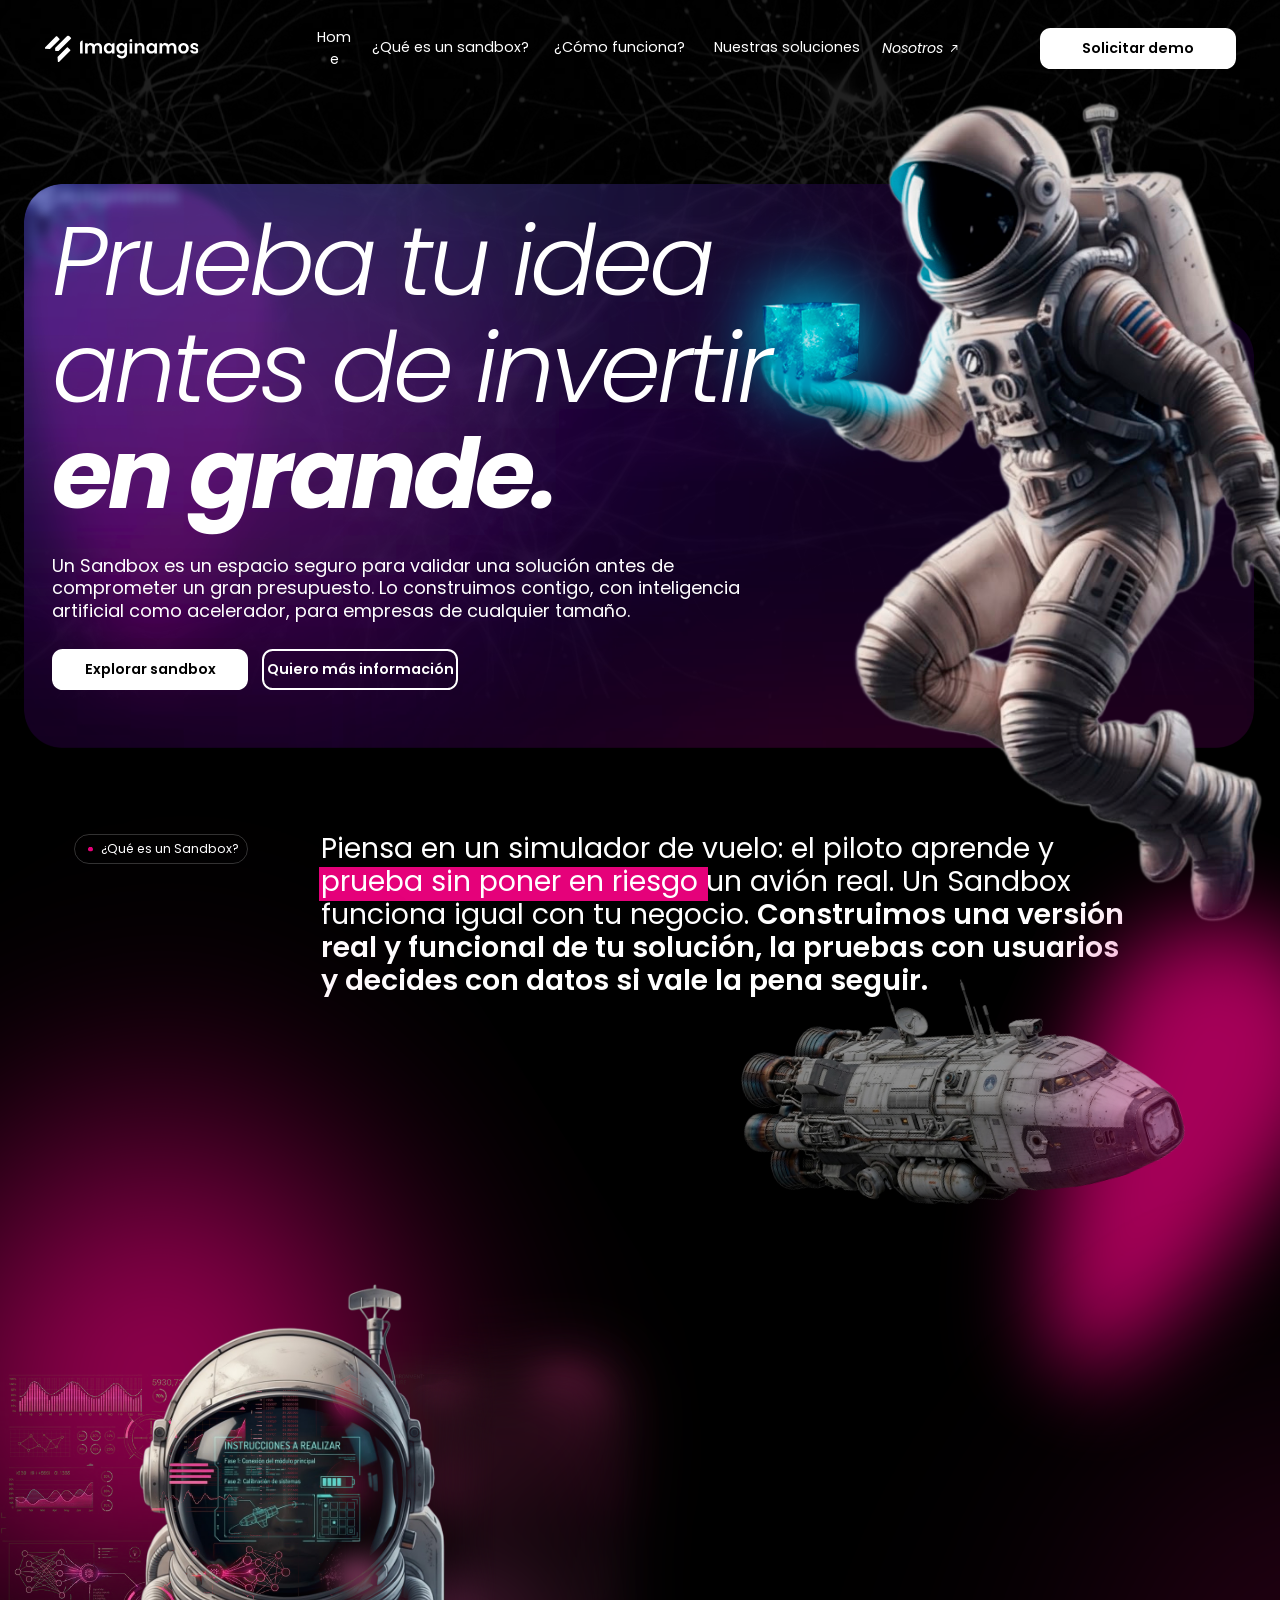
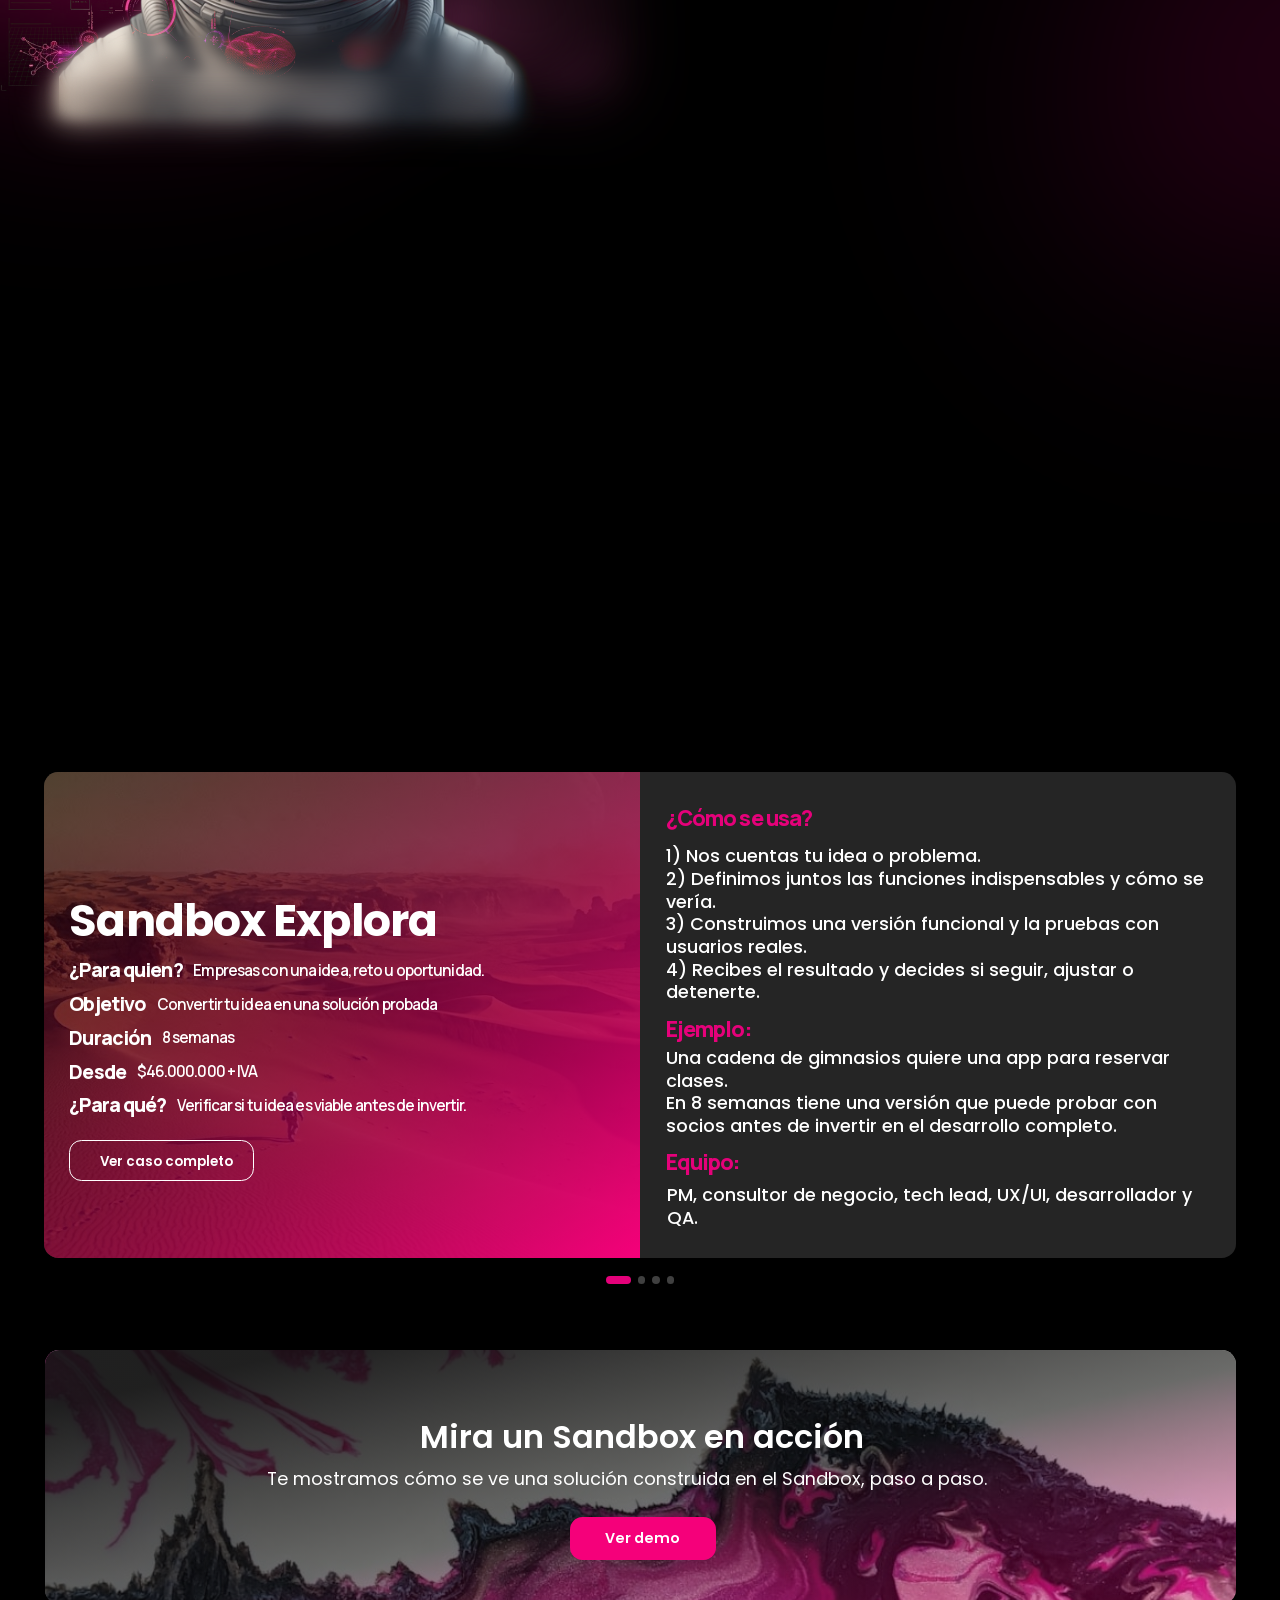
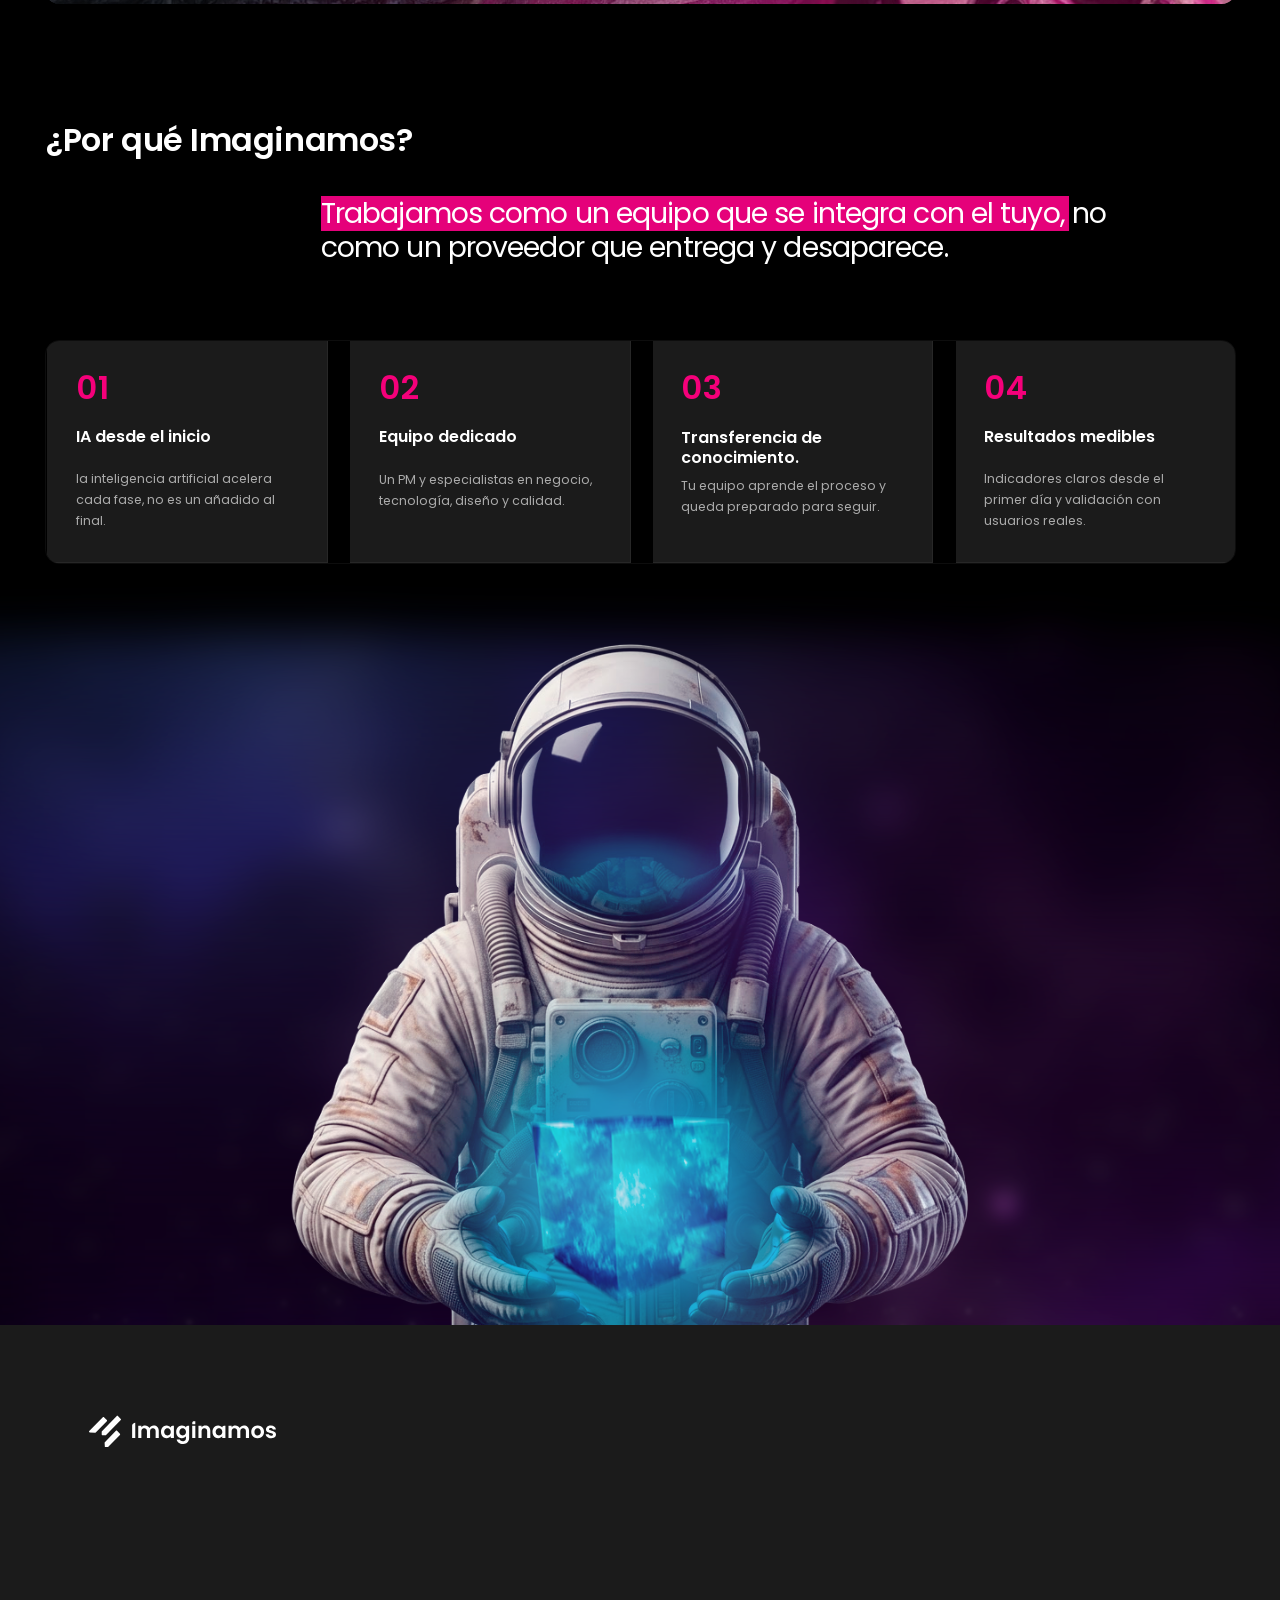
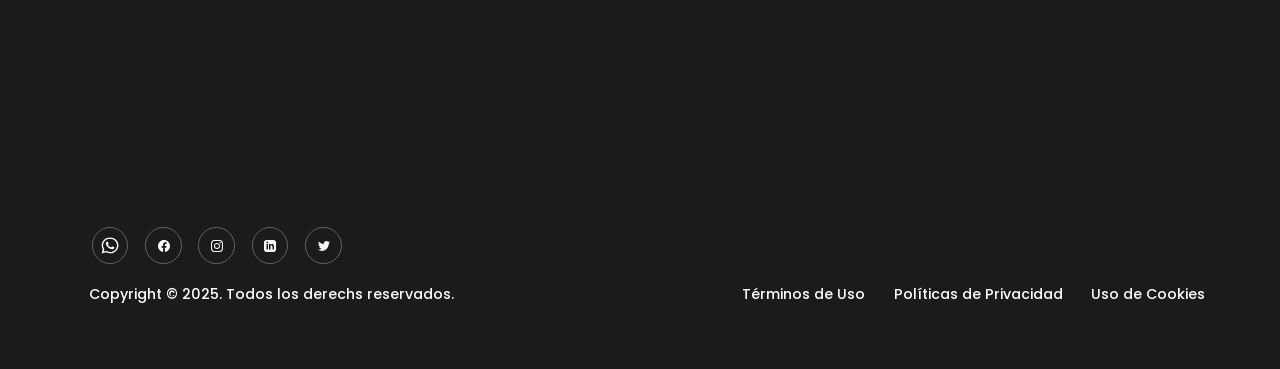
==== commit 9bfaf0c5: "Formulario: envío directo a comercial@ sin abrir el correo del visitante" ====
--- a/index.html
+++ b/index.html
@@ -1,5 +1,5 @@
 <!doctype html>
-<html lang="es" data-correo="comercial@imaginamos.com">
+<html lang="es" data-correo="comercial@imaginamos.com" data-endpoint="https://script.google.com/macros/s/AKfycbyDhNXSuGdcjugfnYkGy0RPZm1F614-_yxD63lu6CV3ULzPGOA869sMmJthfdkn5P_N/exec">
 <head>
 <meta charset="utf-8">
 <meta name="viewport" content="width=device-width, initial-scale=1">
@@ -13,8 +13,8 @@
 <script>document.documentElement.classList.add('js');</script>
 </head>
 <body>
-<main class="lienzo lienzo-d" data-ancho="1440"><div class="d1" data-node-id="1:2"><div class="d2" data-node-id="23:1003" style="filter:none;opacity:0.58"><div style="position:absolute;inset:-72px;-webkit-mask-image:linear-gradient(to bottom,#000 384.3px,transparent 1135.0px);mask-image:linear-gradient(to bottom,#000 384.3px,transparent 1135.0px)"><div style="position:absolute;inset:72px;filter:blur(28.85px)"><img style="opacity:1" class="d3" src="assets/desktop/imgImage7.png" alt=""></div></div><div style="position:absolute;inset:-72px;-webkit-mask-image:linear-gradient(to bottom,transparent 9.0px,#000 384.3px);mask-image:linear-gradient(to bottom,transparent 9.0px,#000 384.3px)"><div style="position:absolute;inset:72px;filter:blur(20.1px)"><img style="opacity:1" class="d3" src="assets/desktop/imgImage7.png" alt=""></div></div><div style="position:absolute;inset:-72px;-webkit-mask-image:linear-gradient(to bottom,transparent 384.3px,#000 759.7px);mask-image:linear-gradient(to bottom,transparent 384.3px,#000 759.7px)"><div style="position:absolute;inset:72px;filter:blur(11.35px)"><img style="opacity:1" class="d3" src="assets/desktop/imgImage7.png" alt=""></div></div><div style="position:absolute;inset:-72px;-webkit-mask-image:linear-gradient(to bottom,transparent 759.7px,#000 1135.0px);mask-image:linear-gradient(to bottom,transparent 759.7px,#000 1135.0px)"><div style="position:absolute;inset:72px;filter:blur(2.6px)"><img style="opacity:1" class="d3" src="assets/desktop/imgImage7.png" alt=""></div></div></div><div class="d4 flota f-final" data-node-id="22:999" style="mix-blend-mode:screen"><div class="d5"><img class="d6" src="assets/desktop/imgImage6.png" alt=""></div></div><div class="d7 barra" data-node-id="22:795"></div><div class="d8 barra" data-node-id="15:653"></div><div class="d9 barra b2" data-node-id="15:655"></div><div class="d10 barra" data-node-id="9:376"></div><div class="d11 par par-c" data-node-id="9:308" style="mix-blend-mode:lighten"><img class="d12" src="assets/desktop/imgImage2.png" alt=""></div><div class="d13" data-node-id="5:2" style="-webkit-backdrop-filter:blur(5.6px);backdrop-filter:blur(5.6px);-webkit-mask-image:url(assets/desktop/imgRectangle1.png);mask-image:url(assets/desktop/imgRectangle1.png);-webkit-mask-size:100% 100%;mask-size:100% 100%"><img class="d14" src="assets/desktop/imgRectangle1.png" alt="" width="1384" height="634"></div><div class="d15 flota f-astro sigue" data-node-id="8:18"><img class="d16" src="assets/desktop/imgImaginamosAstronauta1.png" alt=""></div><div class="d17" id="inicio" data-node-id="8:249"><a class="d18" data-node-id="8:250" href="#inicio" aria-label="Imaginamos"><div class="d19" data-node-id="8:251"><div class="d20" data-node-id="8:252"><div class="d21" data-node-id="8:253"><div class="d22" data-node-id="8:256" style="-webkit-mask-image:url(assets/desktop/imgGroup.svg);mask-image:url(assets/desktop/imgGroup.svg)"><img class="d14" src="assets/desktop/imgGroup1.svg" alt=""></div></div></div></div></a><div class="d23" data-node-id="8:271"><a class="d24" data-node-id="8:272" href="#inicio"><div class="d25" data-node-id="8:273"></div><div class="d26" data-node-id="8:274"><p class="d27">Home</p></div></a><a class="d28" data-node-id="8:279" href="#que-es"><div class="d29" data-node-id="8:280"></div><div class="d30" data-node-id="8:281"><p class="d27">¿Qué es un sandbox?</p></div></a><a class="d28" data-node-id="9:297" href="#como-funciona"><div class="d29" data-node-id="9:298"></div><div class="d31" data-node-id="9:299"><p class="d27">¿Cómo funciona?</p></div></a><a class="d28" data-node-id="9:301" href="#soluciones"><div class="d29" data-node-id="9:302"></div><div class="d31" data-node-id="9:303"><p class="d27">Nuestras soluciones</p></div></a><a class="d32" data-node-id="8:275" href="#por-que"><div class="d33" data-node-id="8:276"><p class="d27">Nosotros</p></div><div class="d34" data-node-id="8:277"><div class="d35"><div class="d36"><img class="d14" src="assets/desktop/imgIcon.svg" alt=""></div></div></div></a></div><a class="d37" data-node-id="8:290" href="#contacto"><p class="d38" data-node-id="I8:290;202:2811">Solicitar demo</p></a></div><div class="d39 rv rv-a" data-node-id="9:305"><p class="d40">Prueba tu idea</p><p class="d41"><span class="d42">antes de invertir </span><span class="d43">en grande.</span></p></div><p class="d44 rv rv-b" data-node-id="9:311">Un Sandbox es un espacio seguro para validar una solución antes de comprometer un gran presupuesto. Lo construimos contigo, con inteligencia artificial como acelerador, para empresas de cualquier tamaño.</p><a class="d45 rv rv-c" data-node-id="9:313" href="#soluciones"><p class="d38" data-node-id="I9:313;202:2811">Explorar sandbox</p></a><a class="d46 rv rv-d" data-node-id="9:317" href="#contacto"><p class="d47" data-node-id="I9:317;210:1052">Quiero más información</p></a><div class="d48 rv rv-l" id="que-es" data-node-id="9:364"><div class="d49" data-node-id="9:365"><div class="d50" data-node-id="9:366"><div class="d51" data-node-id="9:371" style="-webkit-mask-image:url(assets/desktop/imgBackground.svg);mask-image:url(assets/desktop/imgBackground.svg)"></div></div><div class="d52" data-node-id="9:372"><p class="d53">¿Qué es un Sandbox?</p></div></div></div><div class="d54 rv rv-l" id="como-funciona" data-node-id="10:382"></div><p class="d55 rv rv-s r1" data-node-id="9:373"><span class="d56">Piensa en un simulador de vuelo: el piloto aprende y prueba sin poner en riesgo un avión real. Un Sandbox funciona igual con tu negocio. </span><span class="d57">Construimos una versión real y funcional de tu solución, la pruebas con usuarios y decides con datos si vale la pena seguir.</span></p><p class="d58 rv rv-s r1" data-node-id="15:652">Elige el punto en el que está tu proyecto. Cada Sandbox tiene un objetivo, un equipo y un resultado concreto. Toca «Ver cómo se usa» en cualquiera para entender para qué sirve, cómo trabajarías con nosotros y ver un ejemplo.</p><p class="d59 rv rv-s r1" data-node-id="15:794">Trabajamos como un equipo que se integra con el tuyo, no como un proveedor que entrega y desaparece.</p><div class="d60 par par-a" data-node-id="10:380"><div class="d61"><div class="d62"><div class="d63"><img class="d64" src="assets/desktop/imgEllipse1.svg" alt=""></div></div></div></div><div class="d65 par par-b" data-node-id="11:395"><div class="d66"><div class="d67"><div class="d68"><img class="d64" src="assets/desktop/imgEllipse2.svg" alt=""></div></div></div></div><div class="d69 par par-a" data-node-id="12:484"><div class="d66"><div class="d67"><div class="d68"><img class="d64" src="assets/desktop/imgEllipse3.svg" alt=""></div></div></div></div><div class="d70 flota f-casco" data-node-id="11:393" style="filter:none"><div style="position:absolute;inset:-60px;-webkit-mask-image:linear-gradient(to bottom,#000 483.3px,transparent 572.0px);mask-image:linear-gradient(to bottom,#000 483.3px,transparent 572.0px)"><div style="position:absolute;inset:60px"><img class="d16" src="assets/desktop/imgImage3.png" alt=""></div></div><div style="position:absolute;inset:-60px;-webkit-mask-image:linear-gradient(to bottom,transparent 439.0px,#000 483.3px);mask-image:linear-gradient(to bottom,transparent 439.0px,#000 483.3px)"><div style="position:absolute;inset:60px;filter:blur(7.93px)"><img class="d16" src="assets/desktop/imgImage3.png" alt=""></div></div><div style="position:absolute;inset:-60px;-webkit-mask-image:linear-gradient(to bottom,transparent 483.3px,#000 527.7px);mask-image:linear-gradient(to bottom,transparent 483.3px,#000 527.7px)"><div style="position:absolute;inset:60px;filter:blur(15.87px)"><img class="d16" src="assets/desktop/imgImage3.png" alt=""></div></div><div style="position:absolute;inset:-60px;-webkit-mask-image:linear-gradient(to bottom,transparent 527.7px,#000 572.0px);mask-image:linear-gradient(to bottom,transparent 527.7px,#000 572.0px)"><div style="position:absolute;inset:60px;filter:blur(23.8px)"><img class="d16" src="assets/desktop/imgImage3.png" alt=""></div></div></div><div class="d71 paso" data-node-id="11:397"><div class="d72" data-node-id="11:440"><img class="d14" src="assets/desktop/imgHeroiconsOutlineLightBulb.svg" alt=""></div><p class="d73" data-node-id="11:406">No necesitas saber de tecnología. Basta con describir el problema que quieres resolver o el proceso que quieres mejorar.</p><div class="d74" data-node-id="11:431"><div class="d75" data-node-id="11:432" style="-webkit-text-stroke:8px #e5017a;paint-order:stroke fill"><p class="d76">1</p></div><div class="d77" data-node-id="11:433"><div class="d78" data-node-id="11:435"><div class="d79" data-node-id="11:436"><p class="d80">Nos cuentas tu idea o reto</p></div></div></div></div></div><div class="d81 paso" data-node-id="11:443"><div class="d82" data-node-id="11:454"><img class="d14" src="assets/desktop/imgGardenBox3DStroke16.svg" alt=""></div><p class="d73" data-node-id="11:446">Diseñamos, construimos y validamos una primera versión funcional en pocas semanas, con un equipo dedicado.</p><div class="d74" data-node-id="11:447"><div class="d75" data-node-id="11:448" style="-webkit-text-stroke:8px #e5017a;paint-order:stroke fill"><p class="d76">2</p></div><div class="d77" data-node-id="11:449"><div class="d78" data-node-id="11:450"><div class="d83" data-node-id="11:451"><p class="d80">La probamos en un espacio seguro</p></div></div></div></div></div><div class="d84 paso" data-node-id="11:457"><div class="d85" data-node-id="11:473"><img class="d14" src="assets/desktop/imgFamiconsStatsChartOutline.svg" alt=""></div><p class="d73" data-node-id="11:460">Recibes resultados, recomendaciones y una hoja de ruta para continuar, ajustar o detenerte a tiempo.</p><div class="d74" data-node-id="11:461"><div class="d75" data-node-id="11:462" style="-webkit-text-stroke:8px #e5017a;paint-order:stroke fill"><p class="d76">3</p></div><div class="d77" data-node-id="11:463"><div class="d78" data-node-id="11:464"><div class="d86" data-node-id="11:465"><p class="d80">Decides con información real.</p></div></div></div></div></div><div class="d87" data-node-id="12:482" style="filter:none"><div style="position:absolute;inset:-125px;-webkit-mask-image:linear-gradient(to right,#000 519.9px,transparent 689.6px);mask-image:linear-gradient(to right,#000 519.9px,transparent 689.6px)"><div style="position:absolute;inset:125px"><div class="d88"><img class="d89" src="assets/desktop/imgImage4.png" alt=""></div></div></div><div style="position:absolute;inset:-125px;-webkit-mask-image:linear-gradient(to right,transparent 435.1px,#000 519.9px);mask-image:linear-gradient(to right,transparent 435.1px,#000 519.9px)"><div style="position:absolute;inset:125px;filter:blur(16.67px)"><div class="d88"><img class="d89" src="assets/desktop/imgImage4.png" alt=""></div></div></div><div style="position:absolute;inset:-125px;-webkit-mask-image:linear-gradient(to right,transparent 519.9px,#000 604.7px);mask-image:linear-gradient(to right,transparent 519.9px,#000 604.7px)"><div style="position:absolute;inset:125px;filter:blur(33.33px)"><div class="d88"><img class="d89" src="assets/desktop/imgImage4.png" alt=""></div></div></div><div style="position:absolute;inset:-125px;-webkit-mask-image:linear-gradient(to right,transparent 604.7px,#000 689.6px);mask-image:linear-gradient(to right,transparent 604.7px,#000 689.6px)"><div style="position:absolute;inset:125px;filter:blur(50.0px)"><div class="d88"><img class="d89" src="assets/desktop/imgImage4.png" alt=""></div></div></div></div><div class="d90 rv rv-r r2" data-node-id="15:546"><button class="d91" data-node-id="15:547" type="button" data-tab aria-pressed="true"><p class="d92" data-node-id="15:548">Explora</p></button><button class="d93" data-node-id="15:549" type="button" data-tab aria-pressed="false"><p class="d92" data-node-id="15:550">Construye AI</p></button><button class="d94" data-node-id="15:551" type="button" data-tab aria-pressed="false"><p class="d92" data-node-id="15:552">Acelera</p></button><button class="d93" data-node-id="15:648" type="button" data-tab aria-pressed="false"><p class="d92" data-node-id="15:649">QA</p></button></div><div class="d95 rv rv-h" data-node-id="15:537"><div class="d96" data-node-id="15:553"><div class="d97" data-node-id="15:554"><div class="sb sbd-der" data-sb="0"><h4>¿Cómo se usa?</h4><div class="sbd-pasos"><p>1) Nos cuentas tu idea o problema.</p><p>2) Definimos juntos las funciones indispensables y cómo se vería.</p><p>3) Construimos una versión funcional y la pruebas con usuarios reales.</p><p>4) Recibes el resultado y decides si seguir, ajustar o detenerte.</p></div><h4 class="sbd-h-ejemplo">Ejemplo:</h4><div class="sbd-ejemplo"><p>Una cadena de gimnasios quiere una app para reservar clases.</p><p>En 8 semanas tiene una versión que puede probar con socios antes de invertir en el desarrollo completo.</p></div><h4 class="sbd-h-equipo">Equipo:</h4><p class="sbd-equipo">PM, consultor de negocio, tech lead, UX/UI, desarrollador y QA.</p></div><div class="sb sbd-der" data-sb="1" hidden><h4>¿Cómo se usa?</h4><div class="sbd-pasos"><p>1) Nos muestras cómo funciona hoy el proceso.</p><p>2) Identificamos el punto de mayor impacto y lo probamos con IA usando datos de muestra.</p><p>3) Recibes la prueba de concepto, sus resultados y la hoja de ruta para implementarla.</p></div><h4 class="sbd-h-ejemplo">Ejemplo:</h4><div class="sbd-ejemplo"><p>Una empresa recibe cientos de facturas al mes y las revisa a mano.</p><p>El Sandbox prueba si una IA puede leerlas y clasificarlas, y mide cuánto tiempo se ahorraría.</p></div><h4 class="sbd-h-equipo">Equipo:</h4><p class="sbd-equipo">PM, UX/UI, desarrolladores y QA.</p></div><div class="sb sbd-der" data-sb="2" hidden><h4>¿Cómo se usa?</h4><div class="sbd-pasos"><p>1) Nos cuentas qué tienes hoy y qué quieres lograr.</p><p>2) Analizamos el mercado, la competencia y tu cliente ideal.</p><p>3) Recibes un plan de lanzamiento con prioridades, canales y acciones concretas.</p></div><h4 class="sbd-h-ejemplo">Ejemplo:</h4><div class="sbd-ejemplo"><p>Una startup ya tiene su app, pero no sabe a qué clientes dirigirse ni cuánto cobrar.</p><p>El Sandbox define el segmento, el mensaje, el precio y los canales.</p></div><h4 class="sbd-h-equipo">Equipo:</h4><p class="sbd-equipo">PM, consultor, UX/UI, desarrollador y QA.</p></div><div class="sb sbd-der" data-sb="3" hidden><h4>¿Cómo se usa?</h4><div class="sbd-pasos"><p>1) Nos indicas qué revisar y cuáles son los flujos clave, como registro, compra o formularios.</p><p>2) Preparamos un entorno de pruebas y configuramos nuestro agente de QA.</p><p>3) El agente recorre la aplicación como un usuario y recibes un informe con capturas, ordenado por gravedad.</p></div><h4 class="sbd-h-ejemplo">Ejemplo:</h4><div class="sbd-ejemplo"><p>Una tienda en línea va a lanzar su nuevo proceso de compra.</p><p>Antes de publicarlo, el agente lo recorre completo y entrega la lista de errores para corregirlos.</p></div><h4 class="sbd-h-equipo">Equipo:</h4><p class="sbd-equipo">PM, líder de QA, QA y desarrollador.</p></div></div><div class="d106" data-node-id="15:578"><div class="d106" data-node-id="15:579"><img class="d16" src="assets/desktop/imgImageRappi.png" alt=""><div class="d107" data-node-id="15:669"><img class="d16" src="assets/desktop/imgImage5.png" alt=""></div></div><div class="d108" data-node-id="15:580" style="background-image:linear-gradient(140.8225352539642deg,rgba(0,0,0,0.550) 0.00%,rgba(31,0,15,0.606) 12.50%,rgba(61,0,30,0.663) 25.00%,rgba(92,0,46,0.719) 37.50%,rgba(122,0,61,0.775) 50.00%,rgba(153,0,76,0.831) 62.50%,rgba(184,0,92,0.887) 75.00%,rgba(214,0,107,0.944) 87.50%,rgba(245,0,122,1.000) 100.00%)"><div class="sb sbd-izq" data-sb="0"><div class="sbd-aire"></div><h3 class="sbd-titulo">Sandbox Explora</h3><dl class="sbd-datos"><div class="sbd-fila"><dt>¿Para quien?</dt><dd>Empresas con una idea, reto u oportunidad.</dd></div><div class="sbd-fila"><dt>Objetivo</dt><dd>Convertir tu idea en una solución probada</dd></div><div class="sbd-fila"><dt>Duración</dt><dd>8 semanas</dd></div><div class="sbd-fila"><dt>Desde</dt><dd>$46.000.000 + IVA</dd></div><div class="sbd-fila"><dt>¿Para qué?</dt><dd>Verificar si tu idea es viable antes de invertir.</dd></div></dl><a class="sbd-boton" href="#contacto">Ver caso completo</a><div class="sbd-pie"></div></div><div class="sb sbd-izq" data-sb="1" hidden><div class="sbd-aire"></div><h3 class="sbd-titulo">Sandbox Construye AI</h3><dl class="sbd-datos"><div class="sbd-fila"><dt>¿Para quien?</dt><dd>Empresas con procesos que quieren automatizar con IA.</dd></div><div class="sbd-fila"><dt>Objetivo</dt><dd>Validar si tu proceso se puede automatizar con inteligencia artificial</dd></div><div class="sbd-fila"><dt>Duración</dt><dd>6 semanas</dd></div><div class="sbd-fila"><dt>Desde</dt><dd>$34.500.000 + IVA</dd></div><div class="sbd-fila"><dt>¿Para qué?</dt><dd>Saber qué parte de un proceso conviene automatizar y cuánto se podría ahorrar, antes de comprometer presupuesto.</dd></div></dl><a class="sbd-boton" href="#contacto">Ver caso completo</a><div class="sbd-pie"></div></div><div class="sb sbd-izq" data-sb="2" hidden><div class="sbd-aire"></div><h3 class="sbd-titulo">Sandbox Acelera</h3><dl class="sbd-datos"><div class="sbd-fila"><dt>¿Para quien?</dt><dd>Quien ya tiene un producto, prototipo o MVP y quiere salir al mercado.</dd></div><div class="sbd-fila"><dt>Objetivo</dt><dd>Diseñar la estrategia de llegada al mercado de tu solución</dd></div><div class="sbd-fila"><dt>Duración</dt><dd>5 semanas</dd></div><div class="sbd-fila"><dt>Desde</dt><dd>$29.500.000 + IVA</dd></div><div class="sbd-fila"><dt>¿Para qué?</dt><dd>Saber a quién venderle, qué mensaje usar, cuánto cobrar y por dónde llegar a tus clientes.</dd></div></dl><a class="sbd-boton" href="#contacto">Ver caso completo</a><div class="sbd-pie"></div></div><div class="sb sbd-izq" data-sb="3" hidden><div class="sbd-aire"></div><h3 class="sbd-titulo">Sandbox QA</h3><dl class="sbd-datos"><div class="sbd-fila"><dt>¿Para quien?</dt><dd>Empresas con un sitio, aplicación o proceso automatizado listo para validar.</dd></div><div class="sbd-fila"><dt>Objetivo</dt><dd>Detectar errores antes de publicar</dd></div><div class="sbd-fila"><dt>Duración</dt><dd>4 semanas</dd></div><div class="sbd-fila"><dt>Desde</dt><dd>$25.300.000 + IVA</dd></div><div class="sbd-fila"><dt>¿Para qué?</dt><dd>Encontrar fallas en tu sitio o aplicación antes de que las vean tus clientes.</dd></div></dl><a class="sbd-boton" href="#contacto">Ver caso completo</a><div class="sbd-pie"></div></div></div></div></div></div><div class="d120" data-node-id="15:588"><button type="button" class="punto" data-punto aria-label="Sandbox Explora" aria-current="true"></button><button type="button" class="punto" data-punto aria-label="Sandbox Construye AI"></button><button type="button" class="punto" data-punto aria-label="Sandbox Acelera"></button><button type="button" class="punto" data-punto aria-label="Sandbox QA"></button></div><div class="d123 rv rv-i" data-node-id="15:762"><div class="d124" data-node-id="15:763"><img class="d16" src="assets/desktop/imgImage.png" alt=""></div><div class="d124" data-node-id="15:764" style="background-image:linear-gradient(167.15184607922578deg,rgba(13,13,13,0.920) 11.30%,rgba(13,13,13,0.600) 54.84%,rgba(42,11,27,0.560) 60.28%,rgba(71,10,40,0.520) 65.72%,rgba(100,8,54,0.480) 71.16%,rgba(129,6,68,0.440) 76.60%,rgba(158,5,81,0.400) 82.05%,rgba(187,3,95,0.360) 87.49%,rgba(216,2,108,0.320) 92.93%,rgba(245,0,122,0.280) 98.37%)"></div><div class="d124" data-node-id="15:765"><div class="d125" data-node-id="15:766"><p class="d126" data-node-id="15:767">Mira un Sandbox en acción</p><button class="d127" data-node-id="15:768" type="button" data-demo><p class="d128" data-node-id="15:769">Ver demo</p></button></div></div><p class="d129" data-node-id="15:771">Te mostramos cómo se ve una solución construida en el Sandbox, paso a paso.</p></div><div class="d130 rv rv-l" id="por-que" data-node-id="15:593"><p class="d131" data-node-id="15:594">¿Por qué Imaginamos?</p></div><div class="d132" data-node-id="15:595"><div class="d133" data-node-id="15:596"><div class="d134 rv rv-s porque" data-node-id="15:597"><div class="d135" data-node-id="15:598"><div class="d136"><p class="d137" data-node-id="15:599">01</p></div></div><div class="d138" data-node-id="15:600"><div class="d139"><p class="d140" data-node-id="15:601">IA desde el inicio</p></div></div><div class="d141" data-node-id="15:602"><div class="d139"><p class="d142" data-node-id="15:603">la inteligencia artificial acelera cada fase, no es un añadido al final.</p></div></div></div><div class="d143 rv rv-s r1 porque" data-node-id="15:604"><div class="d135" data-node-id="15:605"><div class="d136"><p class="d137" data-node-id="15:606">02</p></div></div><div class="d144" data-node-id="15:607"><div class="d139"><p class="d145" data-node-id="15:608">Equipo dedicado</p></div></div><div class="d146" data-node-id="15:609"><div class="d139"><p class="d142" data-node-id="15:610">Un PM y especialistas en negocio, tecnología, diseño y calidad.</p></div></div></div><div class="d147 rv rv-s r2 porque" data-node-id="15:611"><div class="d135" data-node-id="15:612"><div class="d136"><p class="d137" data-node-id="15:613">03</p></div></div><div class="d138" data-node-id="15:614"><div class="d139"><p class="d148" data-node-id="15:615">Transferencia de conocimiento.</p></div></div><div class="d141" data-node-id="15:616"><div class="d139"><p class="d149" data-node-id="15:617">Tu equipo aprende el proceso y queda preparado para seguir.</p></div></div></div><div class="d150 rv rv-s r3 porque" data-node-id="15:618"><div class="d151" data-node-id="15:619"><div class="d136"><p class="d137" data-node-id="15:620">04</p></div></div><div class="d152" data-node-id="15:621"><div class="d139"><p class="d140" data-node-id="15:622">Resultados medibles</p></div></div><div class="d153" data-node-id="15:623"><div class="d139"><p class="d154" data-node-id="15:624">Indicadores claros desde el primer día y validación con usuarios reales.</p></div></div></div></div></div><div class="d155" id="contacto" data-node-id="23:1007"><div class="d156" data-node-id="23:1008"></div><div class="d157" data-node-id="23:1009"><div class="d158" data-node-id="23:1010"><div class="d159"><img class="d64" src="assets/desktop/imgFrame38.svg" alt=""></div></div><div class="d160" data-node-id="23:1014"><div class="d161"><img class="d64" src="assets/desktop/imgFrame37.svg" alt=""></div></div></div><div class="d162" data-node-id="23:1026"><div class="d163 rv rv-l" data-node-id="23:1027"><p class="d164" data-node-id="23:1028">¿Listo para transformar el futuro?</p><div class="d165" data-node-id="23:1029"><p class="d166">Esta propuesta es informativa y estimativa. Las funcionalidades y compromisos definitivos serán los que se detallen en el contrato y su anexo de alcance. Precios sin IVA; estimaciones sujetas a cambios según negociación. Vigencia de 30 días calendario.</p><p class="d167">​</p></div></div></div><div class="d168" data-node-id="23:1030"><a class="d169" data-node-id="23:1031" href="https://www.imaginamos.com/politicas-y-terminos/" target="_blank" rel="noopener"><p class="d170" data-node-id="23:1032">Términos de Uso</p></a><a class="d171" data-node-id="23:1033" href="https://www.imaginamos.com/politicas-y-terminos/" target="_blank" rel="noopener"><p class="d170" data-node-id="23:1034">Políticas de Privacidad</p></a><a class="d169" data-node-id="23:1035" href="https://www.imaginamos.com/politicas-y-terminos/" target="_blank" rel="noopener"><p class="d170" data-node-id="23:1036">Uso de Cookies</p></a></div><div class="d172" data-node-id="23:1037"><div class="d173" data-node-id="23:1038"><a class="d174" data-node-id="23:1039" href="https://wa.me/573113817338" target="_blank" rel="noopener" aria-label="WhatsApp"><div class="d175" data-node-id="23:1040"><div class="d176"><img class="d64" src="assets/desktop/imgEllipse4.svg" alt=""></div></div><div class="d177" data-node-id="23:1041"><div class="d178" data-node-id="23:1042"><img class="d14" src="assets/desktop/imgWhatsapp1.svg" alt=""></div></div></a><a class="d174" data-node-id="23:1044" href="https://www.facebook.com/ImaginamosCo" target="_blank" rel="noopener" aria-label="Facebook"><div class="d175" data-node-id="23:1045"><div class="d176"><img class="d64" src="assets/desktop/imgEllipse4.svg" alt=""></div></div><div class="d179" data-node-id="23:1046"><div class="d180" data-node-id="23:1047"><img class="d14" src="assets/desktop/imgFrame.svg" alt=""></div></div></a><a class="d174" data-node-id="23:1050" href="https://www.instagram.com/imaginamosco/" target="_blank" rel="noopener" aria-label="Instagram"><div class="d175" data-node-id="23:1051"><div class="d176"><img class="d64" src="assets/desktop/imgEllipse4.svg" alt=""></div></div><div class="d179" data-node-id="23:1052"><div class="d180" data-node-id="23:1053"><img class="d14" src="assets/desktop/imgInstagramSeeklogoCom1.svg" alt=""></div></div></a><a class="d174" data-node-id="23:1056" href="https://co.linkedin.com/company/imaginamos" target="_blank" rel="noopener" aria-label="LinkedIn"><div class="d175" data-node-id="23:1057"><div class="d176"><img class="d64" src="assets/desktop/imgEllipse4.svg" alt=""></div></div><div class="d179" data-node-id="23:1058"><div class="d181" data-node-id="23:1059"><img class="d14" src="assets/desktop/imgIconmonstrLinkedin31.svg" alt=""></div></div></a><a class="d174" data-node-id="23:1061" href="https://x.com/imaginamosco" target="_blank" rel="noopener" aria-label="X"><div class="d175" data-node-id="23:1062"><div class="d176"><img class="d64" src="assets/desktop/imgEllipse4.svg" alt=""></div></div><div class="d179" data-node-id="23:1063"><div class="d181" data-node-id="23:1064"><img class="d14" src="assets/desktop/imgIconmonstrTwitter11.svg" alt=""></div></div></a></div><div class="d182" data-node-id="23:1066"><p class="d170" data-node-id="23:1067">Copyright © 2025. Todos los derechs reservados.</p></div></div></div><div class="d183 rv rv-r r1" data-node-id="23:1005"><form class="fm" novalidate data-formulario><div class="fm-cuerpo"><div class="fm-paso" data-paso="0"><span class="fm-num" aria-hidden="true">1</span><label class="fm-pregunta" for="fm-solucion-d">¿Cuál solución necesitas para tu proyecto?</label><input class="fm-campo" id="fm-solucion-d" name="solucion" type="text" placeholder="Escribe tu respuesta aquí…" required aria-describedby="fm-error-d"></div><div class="fm-paso" data-paso="1" hidden><span class="fm-num" aria-hidden="true">2</span><label class="fm-pregunta" for="fm-nombre-d">¿Cuál es tu nombre?</label><input class="fm-campo" id="fm-nombre-d" name="nombre" type="text" placeholder="Nombre y apellido" required autocomplete="name" aria-describedby="fm-error-d"></div><div class="fm-paso" data-paso="2" hidden><span class="fm-num" aria-hidden="true">3</span><label class="fm-pregunta" for="fm-empresa-d">¿En qué empresa trabajas?</label><input class="fm-campo" id="fm-empresa-d" name="empresa" type="text" placeholder="Nombre de la empresa" required autocomplete="organization" aria-describedby="fm-error-d"></div><div class="fm-paso" data-paso="3" hidden><span class="fm-num" aria-hidden="true">4</span><label class="fm-pregunta" for="fm-correo-d">¿A qué correo te escribimos?</label><input class="fm-campo" id="fm-correo-d" name="correo" type="email" placeholder="nombre@empresa.com" required autocomplete="email" aria-describedby="fm-error-d"></div><div class="fm-paso" data-paso="4" hidden><span class="fm-num" aria-hidden="true">5</span><label class="fm-pregunta" for="fm-telefono-d">¿Un teléfono de contacto? (opcional)</label><input class="fm-campo" id="fm-telefono-d" name="telefono" type="tel" placeholder="Ej.: 300 123 4567" autocomplete="tel" aria-describedby="fm-error-d"></div><p class="fm-error" id="fm-error-d" role="alert"></p></div><div class="fm-fin" hidden tabindex="-1"><p class="fm-fin-titulo">Tu mensaje quedó listo.</p><p class="fm-fin-texto">Se abrió tu correo con la solicitud preparada: solo falta enviarla. Si no se abrió, escríbenos a <a class="fm-fin-correo" href="#"></a>.</p></div><div class="fm-acciones"><button type="button" class="fm-atras" hidden>Atrás</button><button type="submit" class="fm-enviar">Siguiente</button></div></form></div><div class="d185 flota f-nave" data-node-id="40:853"><div class="d186"><div class="d187"><div class="d188"><img class="d189" src="assets/desktop/imgSinTitulo11.png" alt=""></div></div></div></div><div class="d190 rv rv-l" id="soluciones" data-node-id="15:538"><div class="d191" data-node-id="15:539"><div class="d139"><div class="d192" data-node-id="15:540"><div class="d193" data-node-id="15:541"></div><div class="d194" data-node-id="15:542"><div class="d195" data-node-id="15:543"><p class="d196">Nuestros 4 Sandbox</p><p class="d197">​</p></div></div></div><div class="d198" data-node-id="15:544"><p class="d199" data-node-id="15:545">Nuestros 4 Sandbox</p></div></div></div></div></div></main>
-<main class="lienzo lienzo-m" data-ancho="390"><div class="m1" data-node-id="23:1154"><div class="m2 barra" data-node-id="24:1291"></div><div class="m3 barra b2" data-node-id="24:1293"></div><div class="m4 par par-b" data-node-id="23:1216"><div class="m5"><div class="m6"><div class="m7"><img class="m8" src="assets/mobile/imgEllipse2.svg" alt=""></div></div></div></div><div class="m9 flota f-casco" data-node-id="23:1217" style="filter:none"><div style="position:absolute;inset:-60px;-webkit-mask-image:linear-gradient(to bottom,#000 343.6px,transparent 403.0px);mask-image:linear-gradient(to bottom,#000 343.6px,transparent 403.0px)"><div style="position:absolute;inset:60px"><img class="m10" src="assets/mobile/imgImage3.png" alt=""></div></div><div style="position:absolute;inset:-60px;-webkit-mask-image:linear-gradient(to bottom,transparent 313.9px,#000 343.6px);mask-image:linear-gradient(to bottom,transparent 313.9px,#000 343.6px)"><div style="position:absolute;inset:60px;filter:blur(7.93px)"><img class="m10" src="assets/mobile/imgImage3.png" alt=""></div></div><div style="position:absolute;inset:-60px;-webkit-mask-image:linear-gradient(to bottom,transparent 343.6px,#000 373.3px);mask-image:linear-gradient(to bottom,transparent 343.6px,#000 373.3px)"><div style="position:absolute;inset:60px;filter:blur(15.87px)"><img class="m10" src="assets/mobile/imgImage3.png" alt=""></div></div><div style="position:absolute;inset:-60px;-webkit-mask-image:linear-gradient(to bottom,transparent 373.3px,#000 403.0px);mask-image:linear-gradient(to bottom,transparent 373.3px,#000 403.0px)"><div style="position:absolute;inset:60px;filter:blur(23.8px)"><img class="m10" src="assets/mobile/imgImage3.png" alt=""></div></div></div><div class="m11" data-node-id="23:1218" style="filter:none"><div style="position:absolute;inset:-125px;-webkit-mask-image:linear-gradient(to right,#000 389.0px,transparent 502.4px);mask-image:linear-gradient(to right,#000 389.0px,transparent 502.4px)"><div style="position:absolute;inset:125px"><div class="m12"><img class="m13" src="assets/mobile/imgImage4.png" alt=""></div></div></div><div style="position:absolute;inset:-125px;-webkit-mask-image:linear-gradient(to right,transparent 332.3px,#000 389.0px);mask-image:linear-gradient(to right,transparent 332.3px,#000 389.0px)"><div style="position:absolute;inset:125px;filter:blur(16.67px)"><div class="m12"><img class="m13" src="assets/mobile/imgImage4.png" alt=""></div></div></div><div style="position:absolute;inset:-125px;-webkit-mask-image:linear-gradient(to right,transparent 389.0px,#000 445.7px);mask-image:linear-gradient(to right,transparent 389.0px,#000 445.7px)"><div style="position:absolute;inset:125px;filter:blur(33.33px)"><div class="m12"><img class="m13" src="assets/mobile/imgImage4.png" alt=""></div></div></div><div style="position:absolute;inset:-125px;-webkit-mask-image:linear-gradient(to right,transparent 445.7px,#000 502.4px);mask-image:linear-gradient(to right,transparent 445.7px,#000 502.4px)"><div style="position:absolute;inset:125px;filter:blur(50.0px)"><div class="m12"><img class="m13" src="assets/mobile/imgImage4.png" alt=""></div></div></div></div><div class="m14 par par-a" data-node-id="23:1204"><div class="m15"><div class="m16"><div class="m17"><img class="m8" src="assets/mobile/imgEllipse1.svg" alt=""></div></div></div></div><div class="m18 flota f-nave" data-node-id="10:377"><div class="m19"><div class="m20"><div class="m21"><img class="m22" src="assets/mobile/imgSinTitulo11.png" alt=""></div></div></div></div><div class="m23" id="m-inicio" data-node-id="23:1155"><div class="m24" data-node-id="23:1156"><button class="m25" data-node-id="23:1157" type="button" data-menu aria-label="Abrir menú" aria-expanded="false"><div class="m26" data-node-id="I23:1157;20:7757"><img class="m27" src="assets/mobile/imgMenu.svg" alt=""></div></button><a class="m28" data-node-id="23:1158" href="#m-inicio" aria-label="Imaginamos"><img class="m27" src="assets/mobile/imgGroup.svg" alt=""></a></div></div><div class="m29" data-node-id="23:1176" style="-webkit-backdrop-filter:blur(5.6px);backdrop-filter:blur(5.6px);-webkit-mask-image:url(assets/mobile/imgRectangle1.png);mask-image:url(assets/mobile/imgRectangle1.png);-webkit-mask-size:100% 100%;mask-size:100% 100%"><img class="m27" src="assets/mobile/imgRectangle1.png" alt="" width="354" height="439.5"></div><div class="m30 rv rv-o rv-a" data-node-id="23:1178"><p class="m31">Prueba tu idea</p><p class="m32"><span class="m33">antes de invertir </span><span class="m34">en grande.</span></p></div><p class="m35 rv rv-b" data-node-id="23:1179">Un Sandbox es un espacio seguro para validar una solución antes de comprometer un gran presupuesto. Lo construimos contigo, con inteligencia artificial como acelerador, para empresas de cualquier tamaño.</p><a class="m36 rv rv-c" data-node-id="23:1180" href="#m-soluciones"><p class="m37" data-node-id="I23:1180;202:2811">Explorar sandbox</p></a><a class="m38 rv rv-d" data-node-id="23:1181" href="#m-contacto"><p class="m39" data-node-id="I23:1181;210:1052">Quiero más información</p></a><div class="m40 rv rv-l" id="m-que-es" data-node-id="23:1187"><div class="m41" data-node-id="23:1188"><div class="m42" data-node-id="23:1189"><div class="m43" data-node-id="23:1194" style="-webkit-mask-image:url(assets/mobile/imgBackground.svg);mask-image:url(assets/mobile/imgBackground.svg)"></div></div><div class="m44" data-node-id="23:1195"><p class="m45">¿Qué es un Sandbox?</p></div></div></div><div class="m46 barra" data-node-id="23:1198"></div><p class="m47 rv rv-s r1" data-node-id="23:1199"><span class="m48">Piensa en un simulador de vuelo: el piloto aprende y prueba sin poner en riesgo un avión real. Un Sandbox funciona igual con tu negocio. </span><span class="m49">Construimos una versión real y funcional de tu solución, la pruebas con usuarios y decides con datos si vale la pena seguir.</span></p><div class="m50 rv rv-l" id="m-como-funciona" data-node-id="23:1206"></div><div class="m51 paso" data-node-id="23:1250"><div class="m52" data-node-id="23:1251"><img class="m27" src="assets/mobile/imgHeroiconsOutlineLightBulb.svg" alt=""></div><p class="m53" data-node-id="23:1253">No necesitas saber de tecnología. Basta con describir el problema que quieres resolver o el proceso que quieres mejorar.</p><div class="m54" data-node-id="23:1254"><div class="m55" data-node-id="23:1255" style="-webkit-text-stroke:8px #e5017a;paint-order:stroke fill"><p class="m56">1</p></div><div class="m57" data-node-id="23:1256"><div class="m58" data-node-id="23:1257"><div class="m59" data-node-id="23:1258"><p class="m60">Nos cuentas tu idea o reto</p></div></div></div></div></div><div class="m61 paso" data-node-id="23:1259"><div class="m62" data-node-id="23:1260"><img class="m27" src="assets/mobile/imgGardenBox3DStroke16.svg" alt=""></div><p class="m53" data-node-id="23:1262">Diseñamos, construimos y validamos una primera versión funcional en pocas semanas, con un equipo dedicado.</p><div class="m63" data-node-id="23:1263"><div class="m64" data-node-id="23:1264" style="-webkit-text-stroke:8px #e5017a;paint-order:stroke fill"><p class="m56">2</p></div><div class="m65" data-node-id="23:1265"><div class="m66" data-node-id="23:1266"><div class="m67" data-node-id="23:1267"><p class="m60">La probamos en un espacio seguro</p></div></div></div></div></div><div class="m68 paso" data-node-id="23:1268"><div class="m69" data-node-id="23:1269"><img class="m27" src="assets/mobile/imgFamiconsStatsChartOutline.svg" alt=""></div><p class="m70" data-node-id="23:1274">Recibes resultados, recomendaciones y una hoja de ruta para continuar, ajustar o detenerte a tiempo.</p><div class="m71" data-node-id="23:1275"><div class="m72" data-node-id="23:1276" style="-webkit-text-stroke:8px #e5017a;paint-order:stroke fill"><p class="m56">3</p></div><div class="m73" data-node-id="23:1277"><div class="m74" data-node-id="23:1278"><div class="m75" data-node-id="23:1279"><p class="m60">Decides con información real.</p></div></div></div></div></div><div class="m76 rv rv-l" id="m-soluciones" data-node-id="23:1281"><div class="m77" data-node-id="23:1282"><div class="m78" data-node-id="23:1283"></div><div class="m79" data-node-id="23:1284"><div class="m80" data-node-id="23:1285"><p class="m81">Nuestros 4 Sandbox</p><p class="m82">​</p></div></div></div><div class="m83" data-node-id="23:1286"><p class="m84" data-node-id="23:1287">Nuestros 4 Sandbox</p></div></div><p class="m85 rv rv-s r1" data-node-id="24:1290">Elige el punto en el que está tu proyecto. Cada Sandbox tiene un objetivo, un equipo y un resultado concreto. Toca «Ver cómo se usa» en cualquiera para entender para qué sirve, cómo trabajarías con nosotros y ver un ejemplo.</p><div class="m86" data-node-id="24:1326" style="width:369px;overflow-x:auto;scrollbar-width:none"><button class="m87" data-node-id="24:1327" type="button" data-tab aria-pressed="true"><p class="m88" data-node-id="24:1328">Explora</p></button><button class="m89" data-node-id="24:1329" type="button" data-tab aria-pressed="false"><p class="m88" data-node-id="24:1330">Construye AI</p></button><button class="m90" data-node-id="24:1331" type="button" data-tab aria-pressed="false"><p class="m88" data-node-id="24:1332">Acelera</p></button><button class="m89" data-node-id="24:1333" type="button" data-tab aria-pressed="false"><p class="m88" data-node-id="24:1334">QA</p></button></div><div class="m91" data-node-id="24:1306" style="height:auto;min-height:1156px"><div class="m92" data-node-id="24:1307" style="height:auto;min-height:622px"><div class="m93" data-node-id="24:1308"><img class="m10" src="assets/mobile/imgImageRappi.png" alt=""></div><div class="m94" data-node-id="24:1309" style="background-image:linear-gradient(146.199889498867deg,rgba(255,68,26,0.333) 0.00%,rgba(223,60,23,0.360) 12.50%,rgba(191,51,20,0.387) 25.00%,rgba(159,42,16,0.414) 37.50%,rgba(128,34,13,0.442) 50.00%,rgba(96,26,10,0.469) 62.50%,rgba(64,17,6,0.496) 75.00%,rgba(32,8,3,0.523) 87.50%,rgba(0,0,0,0.550) 100.00%)"></div><div class="m95" data-node-id="24:1310"></div><div class="m96" data-node-id="24:1335" style="height:auto;bottom:27px"><div class="m97" data-node-id="24:1336" style="height:100%"><img class="m10" src="assets/mobile/imgImageRappi.png" alt=""><div class="m98" data-node-id="24:1337" style="height:calc(100% + 76px)"><img class="m10" src="assets/mobile/imgImage5.png" alt=""></div></div><div class="m99" data-node-id="24:1338" style="background-image:linear-gradient(136.62653440037815deg,rgba(0,0,0,0.550) 0.00%,rgba(31,0,15,0.606) 12.50%,rgba(61,0,30,0.663) 25.00%,rgba(92,0,46,0.719) 37.50%,rgba(122,0,61,0.775) 50.00%,rgba(153,0,76,0.831) 62.50%,rgba(184,0,92,0.887) 75.00%,rgba(214,0,107,0.944) 87.50%,rgba(245,0,122,1.000) 100.00%);height:auto;bottom:0"></div></div><div class="sb sbm-izq" data-sb="0"><h3 class="sbm-titulo">Sandbox Explora</h3><dl class="sbm-datos"><div class="sbm-fila"><dt>¿Para quien?</dt><dd>Empresas con una idea, reto u oportunidad.</dd></div><div class="sbm-fila"><dt>Objetivo</dt><dd>Convertir tu idea en una solución probada</dd></div><div class="sbm-fila"><dt>Duración</dt><dd>8 semanas</dd></div><div class="sbm-fila"><dt>Desde</dt><dd>$46.000.000 + IVA</dd></div><div class="sbm-fila"><dt>¿Para qué?</dt><dd>Verificar si tu idea es viable antes de invertir.</dd></div></dl><a class="sbm-boton" href="#m-contacto">Ver caso completo</a></div><div class="sb sbm-izq" data-sb="1" hidden><h3 class="sbm-titulo">Sandbox Construye AI</h3><dl class="sbm-datos"><div class="sbm-fila"><dt>¿Para quien?</dt><dd>Empresas con procesos que quieren automatizar con IA.</dd></div><div class="sbm-fila"><dt>Objetivo</dt><dd>Validar si tu proceso se puede automatizar con inteligencia artificial</dd></div><div class="sbm-fila"><dt>Duración</dt><dd>6 semanas</dd></div><div class="sbm-fila"><dt>Desde</dt><dd>$34.500.000 + IVA</dd></div><div class="sbm-fila"><dt>¿Para qué?</dt><dd>Saber qué parte de un proceso conviene automatizar y cuánto se podría ahorrar, antes de comprometer presupuesto.</dd></div></dl><a class="sbm-boton" href="#m-contacto">Ver caso completo</a></div><div class="sb sbm-izq" data-sb="2" hidden><h3 class="sbm-titulo">Sandbox Acelera</h3><dl class="sbm-datos"><div class="sbm-fila"><dt>¿Para quien?</dt><dd>Quien ya tiene un producto, prototipo o MVP y quiere salir al mercado.</dd></div><div class="sbm-fila"><dt>Objetivo</dt><dd>Diseñar la estrategia de llegada al mercado de tu solución</dd></div><div class="sbm-fila"><dt>Duración</dt><dd>5 semanas</dd></div><div class="sbm-fila"><dt>Desde</dt><dd>$29.500.000 + IVA</dd></div><div class="sbm-fila"><dt>¿Para qué?</dt><dd>Saber a quién venderle, qué mensaje usar, cuánto cobrar y por dónde llegar a tus clientes.</dd></div></dl><a class="sbm-boton" href="#m-contacto">Ver caso completo</a></div><div class="sb sbm-izq" data-sb="3" hidden><h3 class="sbm-titulo">Sandbox QA</h3><dl class="sbm-datos"><div class="sbm-fila"><dt>¿Para quien?</dt><dd>Empresas con un sitio, aplicación o proceso automatizado listo para validar.</dd></div><div class="sbm-fila"><dt>Objetivo</dt><dd>Detectar errores antes de publicar</dd></div><div class="sbm-fila"><dt>Duración</dt><dd>4 semanas</dd></div><div class="sbm-fila"><dt>Desde</dt><dd>$25.300.000 + IVA</dd></div><div class="sbm-fila"><dt>¿Para qué?</dt><dd>Encontrar fallas en tu sitio o aplicación antes de que las vean tus clientes.</dd></div></dl><a class="sbm-boton" href="#m-contacto">Ver caso completo</a></div></div><div class="m113" data-node-id="24:1317" style="height:auto"><div class="sb sbm-der" data-sb="0"><h4>¿Cómo se usa?</h4><div class="sbm-pasos"><p>1) Nos cuentas tu idea o problema.</p><p>2) Definimos juntos las funciones indispensables y cómo se vería.</p><p>3) Construimos una versión funcional y la pruebas con usuarios reales.</p><p>4) Recibes el resultado y decides si seguir, ajustar o detenerte.</p></div><h4 class="sbm-h-ejemplo">Ejemplo:</h4><div class="sbm-ejemplo"><p>Una cadena de gimnasios quiere una app para reservar clases.</p><p>En 8 semanas tiene una versión que puede probar con socios antes de invertir en el desarrollo completo.</p></div><h4 class="sbm-h-equipo">Equipo:</h4><p class="sbm-equipo">PM, consultor de negocio, tech lead, UX/UI, desarrollador y QA.</p></div><div class="sb sbm-der" data-sb="1" hidden><h4>¿Cómo se usa?</h4><div class="sbm-pasos"><p>1) Nos muestras cómo funciona hoy el proceso.</p><p>2) Identificamos el punto de mayor impacto y lo probamos con IA usando datos de muestra.</p><p>3) Recibes la prueba de concepto, sus resultados y la hoja de ruta para implementarla.</p></div><h4 class="sbm-h-ejemplo">Ejemplo:</h4><div class="sbm-ejemplo"><p>Una empresa recibe cientos de facturas al mes y las revisa a mano.</p><p>El Sandbox prueba si una IA puede leerlas y clasificarlas, y mide cuánto tiempo se ahorraría.</p></div><h4 class="sbm-h-equipo">Equipo:</h4><p class="sbm-equipo">PM, UX/UI, desarrolladores y QA.</p></div><div class="sb sbm-der" data-sb="2" hidden><h4>¿Cómo se usa?</h4><div class="sbm-pasos"><p>1) Nos cuentas qué tienes hoy y qué quieres lograr.</p><p>2) Analizamos el mercado, la competencia y tu cliente ideal.</p><p>3) Recibes un plan de lanzamiento con prioridades, canales y acciones concretas.</p></div><h4 class="sbm-h-ejemplo">Ejemplo:</h4><div class="sbm-ejemplo"><p>Una startup ya tiene su app, pero no sabe a qué clientes dirigirse ni cuánto cobrar.</p><p>El Sandbox define el segmento, el mensaje, el precio y los canales.</p></div><h4 class="sbm-h-equipo">Equipo:</h4><p class="sbm-equipo">PM, consultor, UX/UI, desarrollador y QA.</p></div><div class="sb sbm-der" data-sb="3" hidden><h4>¿Cómo se usa?</h4><div class="sbm-pasos"><p>1) Nos indicas qué revisar y cuáles son los flujos clave, como registro, compra o formularios.</p><p>2) Preparamos un entorno de pruebas y configuramos nuestro agente de QA.</p><p>3) El agente recorre la aplicación como un usuario y recibes un informe con capturas, ordenado por gravedad.</p></div><h4 class="sbm-h-ejemplo">Ejemplo:</h4><div class="sbm-ejemplo"><p>Una tienda en línea va a lanzar su nuevo proceso de compra.</p><p>Antes de publicarlo, el agente lo recorre completo y entrega la lista de errores para corregirlos.</p></div><h4 class="sbm-h-equipo">Equipo:</h4><p class="sbm-equipo">PM, líder de QA, QA y desarrollador.</p></div></div></div><div class="m124 rv rv-i" data-node-id="24:1405" style="top:calc(4084px + var(--extra,0px))"><div class="m125" data-node-id="24:1406"><img class="m10" src="assets/mobile/imgImage.png" alt=""></div><div class="m125" data-node-id="24:1407" style="background-image:linear-gradient(167.15184607922578deg,rgba(13,13,13,0.920) 11.30%,rgba(13,13,13,0.600) 54.84%,rgba(42,11,27,0.560) 60.28%,rgba(71,10,40,0.520) 65.72%,rgba(100,8,54,0.480) 71.16%,rgba(129,6,68,0.440) 76.60%,rgba(158,5,81,0.400) 82.05%,rgba(187,3,95,0.360) 87.49%,rgba(216,2,108,0.320) 92.93%,rgba(245,0,122,0.280) 98.37%)"></div><div class="m126" data-node-id="24:1408"><div class="m127" data-node-id="24:1409"></div><p class="m128" data-node-id="24:1410">Mira un Sandbox en acción</p><button class="m129" data-node-id="24:1411" type="button" data-demo><p class="m130" data-node-id="24:1412">Ver demo</p></button></div><p class="m131" data-node-id="24:1414">Te mostramos cómo se ve una solución construida en el Sandbox, paso a paso.</p></div><p class="m132 rv rv-l" id="m-por-que" data-node-id="24:1417" style="top:calc(4417px + var(--extra,0px))">¿Por qué Imaginamos?</p><div class="m133 barra" data-node-id="24:1421" style="top:calc(4477px + var(--extra,0px))"></div><div class="m134 barra b2" data-node-id="24:1424" style="top:calc(4504px + var(--extra,0px))"></div><p class="m135 rv rv-s r1" data-node-id="24:1422" style="top:calc(4478px + var(--extra,0px))">Trabajamos como un equipo que se integra con el tuyo, no como un proveedor que entrega y desaparece.</p><div class="m136" data-node-id="24:1455" style="top:calc(4593px + var(--extra,0px))"><div class="m137 rv rv-s porque" data-node-id="24:1457"><div class="m138" data-node-id="24:1458"><div class="m139"><p class="m140" data-node-id="24:1459">01</p></div></div><div class="m141" data-node-id="24:1460"><div class="m142"><p class="m143" data-node-id="24:1461">IA desde el inicio</p></div></div><div class="m144" data-node-id="24:1462"><div class="m142"><p class="m145" data-node-id="24:1463">la inteligencia artificial acelera cada fase, no es un añadido al final.</p></div></div></div><div class="m146 rv rv-s porque" data-node-id="24:1464"><div class="m138" data-node-id="24:1465"><div class="m139"><p class="m140" data-node-id="24:1466">02</p></div></div><div class="m147" data-node-id="24:1467"><div class="m142"><p class="m148" data-node-id="24:1468">Equipo dedicado</p></div></div><div class="m149" data-node-id="24:1469"><div class="m142"><p class="m145" data-node-id="24:1470">Un PM y especialistas en negocio, tecnología, diseño y calidad.</p></div></div></div><div class="m137 rv rv-s porque" data-node-id="24:1471"><div class="m138" data-node-id="24:1472"><div class="m139"><p class="m140" data-node-id="24:1473">03</p></div></div><div class="m141" data-node-id="24:1474"><div class="m142"><p class="m150" data-node-id="24:1475">Transferencia de conocimiento.</p></div></div><div class="m144" data-node-id="24:1476"><div class="m142"><p class="m151" data-node-id="24:1477">Tu equipo aprende el proceso y queda preparado para seguir.</p></div></div></div><div class="m152 rv rv-s porque" data-node-id="24:1478"><div class="m153" data-node-id="24:1479"><div class="m139"><p class="m140" data-node-id="24:1480">04</p></div></div><div class="m154" data-node-id="24:1481"><div class="m142"><p class="m143" data-node-id="24:1482">Resultados medibles</p></div></div><div class="m155" data-node-id="24:1483"><div class="m142"><p class="m156" data-node-id="24:1484">Indicadores claros desde el primer día y validación con usuarios reales.</p></div></div></div></div><div class="m157" data-node-id="24:1493" style="filter:none;opacity:0.58;top:calc(5693px + var(--extra,0px))"><div style="position:absolute;inset:-72px;-webkit-mask-image:linear-gradient(to bottom,#000 237.7px,transparent 636.0px);mask-image:linear-gradient(to bottom,#000 237.7px,transparent 636.0px)"><div style="position:absolute;inset:72px;filter:blur(28.85px)"><img style="opacity:1" class="m158" src="assets/mobile/imgImage7.png" alt=""></div></div><div style="position:absolute;inset:-72px;-webkit-mask-image:linear-gradient(to bottom,transparent 38.6px,#000 237.7px);mask-image:linear-gradient(to bottom,transparent 38.6px,#000 237.7px)"><div style="position:absolute;inset:72px;filter:blur(20.1px)"><img style="opacity:1" class="m158" src="assets/mobile/imgImage7.png" alt=""></div></div><div style="position:absolute;inset:-72px;-webkit-mask-image:linear-gradient(to bottom,transparent 237.7px,#000 436.9px);mask-image:linear-gradient(to bottom,transparent 237.7px,#000 436.9px)"><div style="position:absolute;inset:72px;filter:blur(11.35px)"><img style="opacity:1" class="m158" src="assets/mobile/imgImage7.png" alt=""></div></div><div style="position:absolute;inset:-72px;-webkit-mask-image:linear-gradient(to bottom,transparent 436.9px,#000 636.0px);mask-image:linear-gradient(to bottom,transparent 436.9px,#000 636.0px)"><div style="position:absolute;inset:72px;filter:blur(2.6px)"><img style="opacity:1" class="m158" src="assets/mobile/imgImage7.png" alt=""></div></div></div><div class="m159 flota f-final" data-node-id="24:1494" style="top:calc(5692px + var(--extra,0px));mix-blend-mode:screen"><div class="m160"><img class="m161" src="assets/mobile/imgImage6.png" alt=""></div></div><div class="m162" data-node-id="24:1554" style="top:calc(4015px + var(--extra,0px))"><button type="button" class="punto" data-punto aria-label="Sandbox Explora" aria-current="true"></button><button type="button" class="punto" data-punto aria-label="Sandbox Construye AI"></button><button type="button" class="punto" data-punto aria-label="Sandbox Acelera"></button><button type="button" class="punto" data-punto aria-label="Sandbox QA"></button></div><div class="m165" id="m-contacto" data-node-id="24:1560" style="top:calc(6212px + var(--extra,0px))"></div><div class="m166" data-node-id="24:1496" style="top:calc(6245px + var(--extra,0px));bottom:auto;height:37px"><div class="m167" data-node-id="24:1497"><div class="m168"><img class="m8" src="assets/mobile/imgFrame38.svg" alt=""></div></div><div class="m169" data-node-id="24:1501"><div class="m170"><img class="m8" src="assets/mobile/imgFrame37.svg" alt=""></div></div></div><p class="m171 rv rv-l" data-node-id="24:1513" style="top:calc(6339px + var(--extra,0px))">¿Listo para transformar el futuro?</p><div class="m172 rv rv-s r2" data-node-id="24:1514" style="top:calc(6633px + var(--extra,0px))"><form class="fm" novalidate data-formulario><div class="fm-cuerpo"><div class="fm-paso" data-paso="0"><span class="fm-num" aria-hidden="true">1</span><label class="fm-pregunta" for="fm-solucion-m">¿Cuál solución necesitas para tu proyecto?</label><input class="fm-campo" id="fm-solucion-m" name="solucion" type="text" placeholder="Escribe tu respuesta aquí…" required aria-describedby="fm-error-m"></div><div class="fm-paso" data-paso="1" hidden><span class="fm-num" aria-hidden="true">2</span><label class="fm-pregunta" for="fm-nombre-m">¿Cuál es tu nombre?</label><input class="fm-campo" id="fm-nombre-m" name="nombre" type="text" placeholder="Nombre y apellido" required autocomplete="name" aria-describedby="fm-error-m"></div><div class="fm-paso" data-paso="2" hidden><span class="fm-num" aria-hidden="true">3</span><label class="fm-pregunta" for="fm-empresa-m">¿En qué empresa trabajas?</label><input class="fm-campo" id="fm-empresa-m" name="empresa" type="text" placeholder="Nombre de la empresa" required autocomplete="organization" aria-describedby="fm-error-m"></div><div class="fm-paso" data-paso="3" hidden><span class="fm-num" aria-hidden="true">4</span><label class="fm-pregunta" for="fm-correo-m">¿A qué correo te escribimos?</label><input class="fm-campo" id="fm-correo-m" name="correo" type="email" placeholder="nombre@empresa.com" required autocomplete="email" aria-describedby="fm-error-m"></div><div class="fm-paso" data-paso="4" hidden><span class="fm-num" aria-hidden="true">5</span><label class="fm-pregunta" for="fm-telefono-m">¿Un teléfono de contacto? (opcional)</label><input class="fm-campo" id="fm-telefono-m" name="telefono" type="tel" placeholder="Ej.: 300 123 4567" autocomplete="tel" aria-describedby="fm-error-m"></div><p class="fm-error" id="fm-error-m" role="alert"></p></div><div class="fm-fin" hidden tabindex="-1"><p class="fm-fin-titulo">Tu mensaje quedó listo.</p><p class="fm-fin-texto">Se abrió tu correo con la solicitud preparada: solo falta enviarla. Si no se abrió, escríbenos a <a class="fm-fin-correo" href="#"></a>.</p></div><div class="fm-acciones"><button type="button" class="fm-atras" hidden>Atrás</button><button type="submit" class="fm-enviar">Siguiente</button></div></form></div><p class="m174 rv rv-s r1" data-node-id="24:1515" style="top:calc(6519px + var(--extra,0px))">Escribénos para construir juntos ecosistemas digitales y de servicio con mejores oportunidades.</p><div class="m175" data-node-id="24:1516"><div class="m176" data-node-id="24:1517" style="top:calc(6953px + var(--extra,0px));bottom:auto;height:18px"><a class="m177" data-node-id="24:1518" href="https://wa.me/573113817338" target="_blank" rel="noopener" aria-label="WhatsApp"><div class="m178" data-node-id="24:1519"><div class="m179"><img class="m8" src="assets/mobile/imgEllipse3.svg" alt=""></div></div><div class="m180" data-node-id="24:1520"><div class="m181" data-node-id="24:1521"><img class="m27" src="assets/mobile/imgWhatsapp1.svg" alt=""></div></div></a><a class="m177" data-node-id="24:1523" href="https://www.facebook.com/ImaginamosCo" target="_blank" rel="noopener" aria-label="Facebook"><div class="m178" data-node-id="24:1524"><div class="m179"><img class="m8" src="assets/mobile/imgEllipse3.svg" alt=""></div></div><div class="m182" data-node-id="24:1525"><div class="m183" data-node-id="24:1526"><img class="m27" src="assets/mobile/imgFrame.svg" alt=""></div></div></a><a class="m177" data-node-id="24:1529" href="https://www.instagram.com/imaginamosco/" target="_blank" rel="noopener" aria-label="Instagram"><div class="m178" data-node-id="24:1530"><div class="m179"><img class="m8" src="assets/mobile/imgEllipse3.svg" alt=""></div></div><div class="m182" data-node-id="24:1531"><div class="m183" data-node-id="24:1532"><img class="m27" src="assets/mobile/imgInstagramSeeklogoCom1.svg" alt=""></div></div></a><a class="m177" data-node-id="24:1535" href="https://co.linkedin.com/company/imaginamos" target="_blank" rel="noopener" aria-label="LinkedIn"><div class="m178" data-node-id="24:1536"><div class="m179"><img class="m8" src="assets/mobile/imgEllipse3.svg" alt=""></div></div><div class="m182" data-node-id="24:1537"><div class="m184" data-node-id="24:1538"><img class="m27" src="assets/mobile/imgIconmonstrLinkedin31.svg" alt=""></div></div></a><a class="m177" data-node-id="24:1540" href="https://x.com/imaginamosco" target="_blank" rel="noopener" aria-label="X"><div class="m178" data-node-id="24:1541"><div class="m179"><img class="m8" src="assets/mobile/imgEllipse3.svg" alt=""></div></div><div class="m182" data-node-id="24:1542"><div class="m184" data-node-id="24:1543"><img class="m27" src="assets/mobile/imgIconmonstrTwitter11.svg" alt=""></div></div></a></div><div class="m185" data-node-id="24:1545"></div></div><p class="m186" data-node-id="24:1546" style="top:calc(7149px + var(--extra,0px))">Copyright © 2025. Todos los derechos reservados.</p><a class="m187" data-node-id="24:1547" href="https://www.imaginamos.com/politicas-y-terminos/" target="_blank" rel="noopener" style="top:calc(7036px + var(--extra,0px))"><p class="m188" data-node-id="24:1548">Términos de Uso</p></a><a class="m189" data-node-id="24:1549" href="https://www.imaginamos.com/politicas-y-terminos/" target="_blank" rel="noopener" style="top:calc(7070px + var(--extra,0px))"><p class="m188" data-node-id="24:1550">Políticas de Privacidad</p></a><a class="m190" data-node-id="24:1551" href="https://www.imaginamos.com/politicas-y-terminos/" target="_blank" rel="noopener" style="top:calc(7104px + var(--extra,0px))"><p class="m188" data-node-id="24:1552">Uso de Cookies</p></a></div></main>
+<main class="lienzo lienzo-d" data-ancho="1440"><div class="d1" data-node-id="1:2"><div class="d2" data-node-id="23:1003" style="filter:none;opacity:0.58"><div style="position:absolute;inset:-72px;-webkit-mask-image:linear-gradient(to bottom,#000 384.3px,transparent 1135.0px);mask-image:linear-gradient(to bottom,#000 384.3px,transparent 1135.0px)"><div style="position:absolute;inset:72px;filter:blur(28.85px)"><img style="opacity:1" class="d3" src="assets/desktop/imgImage7.png" alt=""></div></div><div style="position:absolute;inset:-72px;-webkit-mask-image:linear-gradient(to bottom,transparent 9.0px,#000 384.3px);mask-image:linear-gradient(to bottom,transparent 9.0px,#000 384.3px)"><div style="position:absolute;inset:72px;filter:blur(20.1px)"><img style="opacity:1" class="d3" src="assets/desktop/imgImage7.png" alt=""></div></div><div style="position:absolute;inset:-72px;-webkit-mask-image:linear-gradient(to bottom,transparent 384.3px,#000 759.7px);mask-image:linear-gradient(to bottom,transparent 384.3px,#000 759.7px)"><div style="position:absolute;inset:72px;filter:blur(11.35px)"><img style="opacity:1" class="d3" src="assets/desktop/imgImage7.png" alt=""></div></div><div style="position:absolute;inset:-72px;-webkit-mask-image:linear-gradient(to bottom,transparent 759.7px,#000 1135.0px);mask-image:linear-gradient(to bottom,transparent 759.7px,#000 1135.0px)"><div style="position:absolute;inset:72px;filter:blur(2.6px)"><img style="opacity:1" class="d3" src="assets/desktop/imgImage7.png" alt=""></div></div></div><div class="d4 flota f-final" data-node-id="22:999" style="mix-blend-mode:screen"><div class="d5"><img class="d6" src="assets/desktop/imgImage6.png" alt=""></div></div><div class="d7 barra" data-node-id="22:795"></div><div class="d8 barra" data-node-id="15:653"></div><div class="d9 barra b2" data-node-id="15:655"></div><div class="d10 barra" data-node-id="9:376"></div><div class="d11 par par-c" data-node-id="9:308" style="mix-blend-mode:lighten"><img class="d12" src="assets/desktop/imgImage2.png" alt=""></div><div class="d13" data-node-id="5:2" style="-webkit-backdrop-filter:blur(5.6px);backdrop-filter:blur(5.6px);-webkit-mask-image:url(assets/desktop/imgRectangle1.png);mask-image:url(assets/desktop/imgRectangle1.png);-webkit-mask-size:100% 100%;mask-size:100% 100%"><img class="d14" src="assets/desktop/imgRectangle1.png" alt="" width="1384" height="634"></div><div class="d15 flota f-astro sigue" data-node-id="8:18"><img class="d16" src="assets/desktop/imgImaginamosAstronauta1.png" alt=""></div><div class="d17" id="inicio" data-node-id="8:249"><a class="d18" data-node-id="8:250" href="#inicio" aria-label="Imaginamos"><div class="d19" data-node-id="8:251"><div class="d20" data-node-id="8:252"><div class="d21" data-node-id="8:253"><div class="d22" data-node-id="8:256" style="-webkit-mask-image:url(assets/desktop/imgGroup.svg);mask-image:url(assets/desktop/imgGroup.svg)"><img class="d14" src="assets/desktop/imgGroup1.svg" alt=""></div></div></div></div></a><div class="d23" data-node-id="8:271"><a class="d24" data-node-id="8:272" href="#inicio"><div class="d25" data-node-id="8:273"></div><div class="d26" data-node-id="8:274"><p class="d27">Home</p></div></a><a class="d28" data-node-id="8:279" href="#que-es"><div class="d29" data-node-id="8:280"></div><div class="d30" data-node-id="8:281"><p class="d27">¿Qué es un sandbox?</p></div></a><a class="d28" data-node-id="9:297" href="#como-funciona"><div class="d29" data-node-id="9:298"></div><div class="d31" data-node-id="9:299"><p class="d27">¿Cómo funciona?</p></div></a><a class="d28" data-node-id="9:301" href="#soluciones"><div class="d29" data-node-id="9:302"></div><div class="d31" data-node-id="9:303"><p class="d27">Nuestras soluciones</p></div></a><a class="d32" data-node-id="8:275" href="#por-que"><div class="d33" data-node-id="8:276"><p class="d27">Nosotros</p></div><div class="d34" data-node-id="8:277"><div class="d35"><div class="d36"><img class="d14" src="assets/desktop/imgIcon.svg" alt=""></div></div></div></a></div><a class="d37" data-node-id="8:290" href="#contacto"><p class="d38" data-node-id="I8:290;202:2811">Solicitar demo</p></a></div><div class="d39 rv rv-a" data-node-id="9:305"><p class="d40">Prueba tu idea</p><p class="d41"><span class="d42">antes de invertir </span><span class="d43">en grande.</span></p></div><p class="d44 rv rv-b" data-node-id="9:311">Un Sandbox es un espacio seguro para validar una solución antes de comprometer un gran presupuesto. Lo construimos contigo, con inteligencia artificial como acelerador, para empresas de cualquier tamaño.</p><a class="d45 rv rv-c" data-node-id="9:313" href="#soluciones"><p class="d38" data-node-id="I9:313;202:2811">Explorar sandbox</p></a><a class="d46 rv rv-d" data-node-id="9:317" href="#contacto"><p class="d47" data-node-id="I9:317;210:1052">Quiero más información</p></a><div class="d48 rv rv-l" id="que-es" data-node-id="9:364"><div class="d49" data-node-id="9:365"><div class="d50" data-node-id="9:366"><div class="d51" data-node-id="9:371" style="-webkit-mask-image:url(assets/desktop/imgBackground.svg);mask-image:url(assets/desktop/imgBackground.svg)"></div></div><div class="d52" data-node-id="9:372"><p class="d53">¿Qué es un Sandbox?</p></div></div></div><div class="d54 rv rv-l" id="como-funciona" data-node-id="10:382"></div><p class="d55 rv rv-s r1" data-node-id="9:373"><span class="d56">Piensa en un simulador de vuelo: el piloto aprende y prueba sin poner en riesgo un avión real. Un Sandbox funciona igual con tu negocio. </span><span class="d57">Construimos una versión real y funcional de tu solución, la pruebas con usuarios y decides con datos si vale la pena seguir.</span></p><p class="d58 rv rv-s r1" data-node-id="15:652">Elige el punto en el que está tu proyecto. Cada Sandbox tiene un objetivo, un equipo y un resultado concreto. Toca «Ver cómo se usa» en cualquiera para entender para qué sirve, cómo trabajarías con nosotros y ver un ejemplo.</p><p class="d59 rv rv-s r1" data-node-id="15:794">Trabajamos como un equipo que se integra con el tuyo, no como un proveedor que entrega y desaparece.</p><div class="d60 par par-a" data-node-id="10:380"><div class="d61"><div class="d62"><div class="d63"><img class="d64" src="assets/desktop/imgEllipse1.svg" alt=""></div></div></div></div><div class="d65 par par-b" data-node-id="11:395"><div class="d66"><div class="d67"><div class="d68"><img class="d64" src="assets/desktop/imgEllipse2.svg" alt=""></div></div></div></div><div class="d69 par par-a" data-node-id="12:484"><div class="d66"><div class="d67"><div class="d68"><img class="d64" src="assets/desktop/imgEllipse3.svg" alt=""></div></div></div></div><div class="d70 flota f-casco" data-node-id="11:393" style="filter:none"><div style="position:absolute;inset:-60px;-webkit-mask-image:linear-gradient(to bottom,#000 483.3px,transparent 572.0px);mask-image:linear-gradient(to bottom,#000 483.3px,transparent 572.0px)"><div style="position:absolute;inset:60px"><img class="d16" src="assets/desktop/imgImage3.png" alt=""></div></div><div style="position:absolute;inset:-60px;-webkit-mask-image:linear-gradient(to bottom,transparent 439.0px,#000 483.3px);mask-image:linear-gradient(to bottom,transparent 439.0px,#000 483.3px)"><div style="position:absolute;inset:60px;filter:blur(7.93px)"><img class="d16" src="assets/desktop/imgImage3.png" alt=""></div></div><div style="position:absolute;inset:-60px;-webkit-mask-image:linear-gradient(to bottom,transparent 483.3px,#000 527.7px);mask-image:linear-gradient(to bottom,transparent 483.3px,#000 527.7px)"><div style="position:absolute;inset:60px;filter:blur(15.87px)"><img class="d16" src="assets/desktop/imgImage3.png" alt=""></div></div><div style="position:absolute;inset:-60px;-webkit-mask-image:linear-gradient(to bottom,transparent 527.7px,#000 572.0px);mask-image:linear-gradient(to bottom,transparent 527.7px,#000 572.0px)"><div style="position:absolute;inset:60px;filter:blur(23.8px)"><img class="d16" src="assets/desktop/imgImage3.png" alt=""></div></div></div><div class="d71 paso" data-node-id="11:397"><div class="d72" data-node-id="11:440"><img class="d14" src="assets/desktop/imgHeroiconsOutlineLightBulb.svg" alt=""></div><p class="d73" data-node-id="11:406">No necesitas saber de tecnología. Basta con describir el problema que quieres resolver o el proceso que quieres mejorar.</p><div class="d74" data-node-id="11:431"><div class="d75" data-node-id="11:432" style="-webkit-text-stroke:8px #e5017a;paint-order:stroke fill"><p class="d76">1</p></div><div class="d77" data-node-id="11:433"><div class="d78" data-node-id="11:435"><div class="d79" data-node-id="11:436"><p class="d80">Nos cuentas tu idea o reto</p></div></div></div></div></div><div class="d81 paso" data-node-id="11:443"><div class="d82" data-node-id="11:454"><img class="d14" src="assets/desktop/imgGardenBox3DStroke16.svg" alt=""></div><p class="d73" data-node-id="11:446">Diseñamos, construimos y validamos una primera versión funcional en pocas semanas, con un equipo dedicado.</p><div class="d74" data-node-id="11:447"><div class="d75" data-node-id="11:448" style="-webkit-text-stroke:8px #e5017a;paint-order:stroke fill"><p class="d76">2</p></div><div class="d77" data-node-id="11:449"><div class="d78" data-node-id="11:450"><div class="d83" data-node-id="11:451"><p class="d80">La probamos en un espacio seguro</p></div></div></div></div></div><div class="d84 paso" data-node-id="11:457"><div class="d85" data-node-id="11:473"><img class="d14" src="assets/desktop/imgFamiconsStatsChartOutline.svg" alt=""></div><p class="d73" data-node-id="11:460">Recibes resultados, recomendaciones y una hoja de ruta para continuar, ajustar o detenerte a tiempo.</p><div class="d74" data-node-id="11:461"><div class="d75" data-node-id="11:462" style="-webkit-text-stroke:8px #e5017a;paint-order:stroke fill"><p class="d76">3</p></div><div class="d77" data-node-id="11:463"><div class="d78" data-node-id="11:464"><div class="d86" data-node-id="11:465"><p class="d80">Decides con información real.</p></div></div></div></div></div><div class="d87" data-node-id="12:482" style="filter:none"><div style="position:absolute;inset:-125px;-webkit-mask-image:linear-gradient(to right,#000 519.9px,transparent 689.6px);mask-image:linear-gradient(to right,#000 519.9px,transparent 689.6px)"><div style="position:absolute;inset:125px"><div class="d88"><img class="d89" src="assets/desktop/imgImage4.png" alt=""></div></div></div><div style="position:absolute;inset:-125px;-webkit-mask-image:linear-gradient(to right,transparent 435.1px,#000 519.9px);mask-image:linear-gradient(to right,transparent 435.1px,#000 519.9px)"><div style="position:absolute;inset:125px;filter:blur(16.67px)"><div class="d88"><img class="d89" src="assets/desktop/imgImage4.png" alt=""></div></div></div><div style="position:absolute;inset:-125px;-webkit-mask-image:linear-gradient(to right,transparent 519.9px,#000 604.7px);mask-image:linear-gradient(to right,transparent 519.9px,#000 604.7px)"><div style="position:absolute;inset:125px;filter:blur(33.33px)"><div class="d88"><img class="d89" src="assets/desktop/imgImage4.png" alt=""></div></div></div><div style="position:absolute;inset:-125px;-webkit-mask-image:linear-gradient(to right,transparent 604.7px,#000 689.6px);mask-image:linear-gradient(to right,transparent 604.7px,#000 689.6px)"><div style="position:absolute;inset:125px;filter:blur(50.0px)"><div class="d88"><img class="d89" src="assets/desktop/imgImage4.png" alt=""></div></div></div></div><div class="d90 rv rv-r r2" data-node-id="15:546"><button class="d91" data-node-id="15:547" type="button" data-tab aria-pressed="true"><p class="d92" data-node-id="15:548">Explora</p></button><button class="d93" data-node-id="15:549" type="button" data-tab aria-pressed="false"><p class="d92" data-node-id="15:550">Construye AI</p></button><button class="d94" data-node-id="15:551" type="button" data-tab aria-pressed="false"><p class="d92" data-node-id="15:552">Acelera</p></button><button class="d93" data-node-id="15:648" type="button" data-tab aria-pressed="false"><p class="d92" data-node-id="15:649">QA</p></button></div><div class="d95 rv rv-h" data-node-id="15:537"><div class="d96" data-node-id="15:553"><div class="d97" data-node-id="15:554"><div class="sb sbd-der" data-sb="0"><h4>¿Cómo se usa?</h4><div class="sbd-pasos"><p>1) Nos cuentas tu idea o problema.</p><p>2) Definimos juntos las funciones indispensables y cómo se vería.</p><p>3) Construimos una versión funcional y la pruebas con usuarios reales.</p><p>4) Recibes el resultado y decides si seguir, ajustar o detenerte.</p></div><h4 class="sbd-h-ejemplo">Ejemplo:</h4><div class="sbd-ejemplo"><p>Una cadena de gimnasios quiere una app para reservar clases.</p><p>En 8 semanas tiene una versión que puede probar con socios antes de invertir en el desarrollo completo.</p></div><h4 class="sbd-h-equipo">Equipo:</h4><p class="sbd-equipo">PM, consultor de negocio, tech lead, UX/UI, desarrollador y QA.</p></div><div class="sb sbd-der" data-sb="1" hidden><h4>¿Cómo se usa?</h4><div class="sbd-pasos"><p>1) Nos muestras cómo funciona hoy el proceso.</p><p>2) Identificamos el punto de mayor impacto y lo probamos con IA usando datos de muestra.</p><p>3) Recibes la prueba de concepto, sus resultados y la hoja de ruta para implementarla.</p></div><h4 class="sbd-h-ejemplo">Ejemplo:</h4><div class="sbd-ejemplo"><p>Una empresa recibe cientos de facturas al mes y las revisa a mano.</p><p>El Sandbox prueba si una IA puede leerlas y clasificarlas, y mide cuánto tiempo se ahorraría.</p></div><h4 class="sbd-h-equipo">Equipo:</h4><p class="sbd-equipo">PM, UX/UI, desarrolladores y QA.</p></div><div class="sb sbd-der" data-sb="2" hidden><h4>¿Cómo se usa?</h4><div class="sbd-pasos"><p>1) Nos cuentas qué tienes hoy y qué quieres lograr.</p><p>2) Analizamos el mercado, la competencia y tu cliente ideal.</p><p>3) Recibes un plan de lanzamiento con prioridades, canales y acciones concretas.</p></div><h4 class="sbd-h-ejemplo">Ejemplo:</h4><div class="sbd-ejemplo"><p>Una startup ya tiene su app, pero no sabe a qué clientes dirigirse ni cuánto cobrar.</p><p>El Sandbox define el segmento, el mensaje, el precio y los canales.</p></div><h4 class="sbd-h-equipo">Equipo:</h4><p class="sbd-equipo">PM, consultor, UX/UI, desarrollador y QA.</p></div><div class="sb sbd-der" data-sb="3" hidden><h4>¿Cómo se usa?</h4><div class="sbd-pasos"><p>1) Nos indicas qué revisar y cuáles son los flujos clave, como registro, compra o formularios.</p><p>2) Preparamos un entorno de pruebas y configuramos nuestro agente de QA.</p><p>3) El agente recorre la aplicación como un usuario y recibes un informe con capturas, ordenado por gravedad.</p></div><h4 class="sbd-h-ejemplo">Ejemplo:</h4><div class="sbd-ejemplo"><p>Una tienda en línea va a lanzar su nuevo proceso de compra.</p><p>Antes de publicarlo, el agente lo recorre completo y entrega la lista de errores para corregirlos.</p></div><h4 class="sbd-h-equipo">Equipo:</h4><p class="sbd-equipo">PM, líder de QA, QA y desarrollador.</p></div></div><div class="d106" data-node-id="15:578"><div class="d106" data-node-id="15:579"><img class="d16" src="assets/desktop/imgImageRappi.png" alt=""><div class="d107" data-node-id="15:669"><img class="d16" src="assets/desktop/imgImage5.png" alt=""></div></div><div class="d108" data-node-id="15:580" style="background-image:linear-gradient(140.8225352539642deg,rgba(0,0,0,0.550) 0.00%,rgba(31,0,15,0.606) 12.50%,rgba(61,0,30,0.663) 25.00%,rgba(92,0,46,0.719) 37.50%,rgba(122,0,61,0.775) 50.00%,rgba(153,0,76,0.831) 62.50%,rgba(184,0,92,0.887) 75.00%,rgba(214,0,107,0.944) 87.50%,rgba(245,0,122,1.000) 100.00%)"><div class="sb sbd-izq" data-sb="0"><div class="sbd-aire"></div><h3 class="sbd-titulo">Sandbox Explora</h3><dl class="sbd-datos"><div class="sbd-fila"><dt>¿Para quien?</dt><dd>Empresas con una idea, reto u oportunidad.</dd></div><div class="sbd-fila"><dt>Objetivo</dt><dd>Convertir tu idea en una solución probada</dd></div><div class="sbd-fila"><dt>Duración</dt><dd>8 semanas</dd></div><div class="sbd-fila"><dt>Desde</dt><dd>$46.000.000 + IVA</dd></div><div class="sbd-fila"><dt>¿Para qué?</dt><dd>Verificar si tu idea es viable antes de invertir.</dd></div></dl><a class="sbd-boton" href="#contacto">Ver caso completo</a><div class="sbd-pie"></div></div><div class="sb sbd-izq" data-sb="1" hidden><div class="sbd-aire"></div><h3 class="sbd-titulo">Sandbox Construye AI</h3><dl class="sbd-datos"><div class="sbd-fila"><dt>¿Para quien?</dt><dd>Empresas con procesos que quieren automatizar con IA.</dd></div><div class="sbd-fila"><dt>Objetivo</dt><dd>Validar si tu proceso se puede automatizar con inteligencia artificial</dd></div><div class="sbd-fila"><dt>Duración</dt><dd>6 semanas</dd></div><div class="sbd-fila"><dt>Desde</dt><dd>$34.500.000 + IVA</dd></div><div class="sbd-fila"><dt>¿Para qué?</dt><dd>Saber qué parte de un proceso conviene automatizar y cuánto se podría ahorrar, antes de comprometer presupuesto.</dd></div></dl><a class="sbd-boton" href="#contacto">Ver caso completo</a><div class="sbd-pie"></div></div><div class="sb sbd-izq" data-sb="2" hidden><div class="sbd-aire"></div><h3 class="sbd-titulo">Sandbox Acelera</h3><dl class="sbd-datos"><div class="sbd-fila"><dt>¿Para quien?</dt><dd>Quien ya tiene un producto, prototipo o MVP y quiere salir al mercado.</dd></div><div class="sbd-fila"><dt>Objetivo</dt><dd>Diseñar la estrategia de llegada al mercado de tu solución</dd></div><div class="sbd-fila"><dt>Duración</dt><dd>5 semanas</dd></div><div class="sbd-fila"><dt>Desde</dt><dd>$29.500.000 + IVA</dd></div><div class="sbd-fila"><dt>¿Para qué?</dt><dd>Saber a quién venderle, qué mensaje usar, cuánto cobrar y por dónde llegar a tus clientes.</dd></div></dl><a class="sbd-boton" href="#contacto">Ver caso completo</a><div class="sbd-pie"></div></div><div class="sb sbd-izq" data-sb="3" hidden><div class="sbd-aire"></div><h3 class="sbd-titulo">Sandbox QA</h3><dl class="sbd-datos"><div class="sbd-fila"><dt>¿Para quien?</dt><dd>Empresas con un sitio, aplicación o proceso automatizado listo para validar.</dd></div><div class="sbd-fila"><dt>Objetivo</dt><dd>Detectar errores antes de publicar</dd></div><div class="sbd-fila"><dt>Duración</dt><dd>4 semanas</dd></div><div class="sbd-fila"><dt>Desde</dt><dd>$25.300.000 + IVA</dd></div><div class="sbd-fila"><dt>¿Para qué?</dt><dd>Encontrar fallas en tu sitio o aplicación antes de que las vean tus clientes.</dd></div></dl><a class="sbd-boton" href="#contacto">Ver caso completo</a><div class="sbd-pie"></div></div></div></div></div></div><div class="d120" data-node-id="15:588"><button type="button" class="punto" data-punto aria-label="Sandbox Explora" aria-current="true"></button><button type="button" class="punto" data-punto aria-label="Sandbox Construye AI"></button><button type="button" class="punto" data-punto aria-label="Sandbox Acelera"></button><button type="button" class="punto" data-punto aria-label="Sandbox QA"></button></div><div class="d123 rv rv-i" data-node-id="15:762"><div class="d124" data-node-id="15:763"><img class="d16" src="assets/desktop/imgImage.png" alt=""></div><div class="d124" data-node-id="15:764" style="background-image:linear-gradient(167.15184607922578deg,rgba(13,13,13,0.920) 11.30%,rgba(13,13,13,0.600) 54.84%,rgba(42,11,27,0.560) 60.28%,rgba(71,10,40,0.520) 65.72%,rgba(100,8,54,0.480) 71.16%,rgba(129,6,68,0.440) 76.60%,rgba(158,5,81,0.400) 82.05%,rgba(187,3,95,0.360) 87.49%,rgba(216,2,108,0.320) 92.93%,rgba(245,0,122,0.280) 98.37%)"></div><div class="d124" data-node-id="15:765"><div class="d125" data-node-id="15:766"><p class="d126" data-node-id="15:767">Mira un Sandbox en acción</p><button class="d127" data-node-id="15:768" type="button" data-demo><p class="d128" data-node-id="15:769">Ver demo</p></button></div></div><p class="d129" data-node-id="15:771">Te mostramos cómo se ve una solución construida en el Sandbox, paso a paso.</p></div><div class="d130 rv rv-l" id="por-que" data-node-id="15:593"><p class="d131" data-node-id="15:594">¿Por qué Imaginamos?</p></div><div class="d132" data-node-id="15:595"><div class="d133" data-node-id="15:596"><div class="d134 rv rv-s porque" data-node-id="15:597"><div class="d135" data-node-id="15:598"><div class="d136"><p class="d137" data-node-id="15:599">01</p></div></div><div class="d138" data-node-id="15:600"><div class="d139"><p class="d140" data-node-id="15:601">IA desde el inicio</p></div></div><div class="d141" data-node-id="15:602"><div class="d139"><p class="d142" data-node-id="15:603">la inteligencia artificial acelera cada fase, no es un añadido al final.</p></div></div></div><div class="d143 rv rv-s r1 porque" data-node-id="15:604"><div class="d135" data-node-id="15:605"><div class="d136"><p class="d137" data-node-id="15:606">02</p></div></div><div class="d144" data-node-id="15:607"><div class="d139"><p class="d145" data-node-id="15:608">Equipo dedicado</p></div></div><div class="d146" data-node-id="15:609"><div class="d139"><p class="d142" data-node-id="15:610">Un PM y especialistas en negocio, tecnología, diseño y calidad.</p></div></div></div><div class="d147 rv rv-s r2 porque" data-node-id="15:611"><div class="d135" data-node-id="15:612"><div class="d136"><p class="d137" data-node-id="15:613">03</p></div></div><div class="d138" data-node-id="15:614"><div class="d139"><p class="d148" data-node-id="15:615">Transferencia de conocimiento.</p></div></div><div class="d141" data-node-id="15:616"><div class="d139"><p class="d149" data-node-id="15:617">Tu equipo aprende el proceso y queda preparado para seguir.</p></div></div></div><div class="d150 rv rv-s r3 porque" data-node-id="15:618"><div class="d151" data-node-id="15:619"><div class="d136"><p class="d137" data-node-id="15:620">04</p></div></div><div class="d152" data-node-id="15:621"><div class="d139"><p class="d140" data-node-id="15:622">Resultados medibles</p></div></div><div class="d153" data-node-id="15:623"><div class="d139"><p class="d154" data-node-id="15:624">Indicadores claros desde el primer día y validación con usuarios reales.</p></div></div></div></div></div><div class="d155" id="contacto" data-node-id="23:1007"><div class="d156" data-node-id="23:1008"></div><div class="d157" data-node-id="23:1009"><div class="d158" data-node-id="23:1010"><div class="d159"><img class="d64" src="assets/desktop/imgFrame38.svg" alt=""></div></div><div class="d160" data-node-id="23:1014"><div class="d161"><img class="d64" src="assets/desktop/imgFrame37.svg" alt=""></div></div></div><div class="d162" data-node-id="23:1026"><div class="d163 rv rv-l" data-node-id="23:1027"><p class="d164" data-node-id="23:1028">¿Listo para transformar el futuro?</p><div class="d165" data-node-id="23:1029"><p class="d166">Esta propuesta es informativa y estimativa. Las funcionalidades y compromisos definitivos serán los que se detallen en el contrato y su anexo de alcance. Precios sin IVA; estimaciones sujetas a cambios según negociación. Vigencia de 30 días calendario.</p><p class="d167">​</p></div></div></div><div class="d168" data-node-id="23:1030"><a class="d169" data-node-id="23:1031" href="https://www.imaginamos.com/politicas-y-terminos/" target="_blank" rel="noopener"><p class="d170" data-node-id="23:1032">Términos de Uso</p></a><a class="d171" data-node-id="23:1033" href="https://www.imaginamos.com/politicas-y-terminos/" target="_blank" rel="noopener"><p class="d170" data-node-id="23:1034">Políticas de Privacidad</p></a><a class="d169" data-node-id="23:1035" href="https://www.imaginamos.com/politicas-y-terminos/" target="_blank" rel="noopener"><p class="d170" data-node-id="23:1036">Uso de Cookies</p></a></div><div class="d172" data-node-id="23:1037"><div class="d173" data-node-id="23:1038"><a class="d174" data-node-id="23:1039" href="https://wa.me/573113817338" target="_blank" rel="noopener" aria-label="WhatsApp"><div class="d175" data-node-id="23:1040"><div class="d176"><img class="d64" src="assets/desktop/imgEllipse4.svg" alt=""></div></div><div class="d177" data-node-id="23:1041"><div class="d178" data-node-id="23:1042"><img class="d14" src="assets/desktop/imgWhatsapp1.svg" alt=""></div></div></a><a class="d174" data-node-id="23:1044" href="https://www.facebook.com/ImaginamosCo" target="_blank" rel="noopener" aria-label="Facebook"><div class="d175" data-node-id="23:1045"><div class="d176"><img class="d64" src="assets/desktop/imgEllipse4.svg" alt=""></div></div><div class="d179" data-node-id="23:1046"><div class="d180" data-node-id="23:1047"><img class="d14" src="assets/desktop/imgFrame.svg" alt=""></div></div></a><a class="d174" data-node-id="23:1050" href="https://www.instagram.com/imaginamosco/" target="_blank" rel="noopener" aria-label="Instagram"><div class="d175" data-node-id="23:1051"><div class="d176"><img class="d64" src="assets/desktop/imgEllipse4.svg" alt=""></div></div><div class="d179" data-node-id="23:1052"><div class="d180" data-node-id="23:1053"><img class="d14" src="assets/desktop/imgInstagramSeeklogoCom1.svg" alt=""></div></div></a><a class="d174" data-node-id="23:1056" href="https://co.linkedin.com/company/imaginamos" target="_blank" rel="noopener" aria-label="LinkedIn"><div class="d175" data-node-id="23:1057"><div class="d176"><img class="d64" src="assets/desktop/imgEllipse4.svg" alt=""></div></div><div class="d179" data-node-id="23:1058"><div class="d181" data-node-id="23:1059"><img class="d14" src="assets/desktop/imgIconmonstrLinkedin31.svg" alt=""></div></div></a><a class="d174" data-node-id="23:1061" href="https://x.com/imaginamosco" target="_blank" rel="noopener" aria-label="X"><div class="d175" data-node-id="23:1062"><div class="d176"><img class="d64" src="assets/desktop/imgEllipse4.svg" alt=""></div></div><div class="d179" data-node-id="23:1063"><div class="d181" data-node-id="23:1064"><img class="d14" src="assets/desktop/imgIconmonstrTwitter11.svg" alt=""></div></div></a></div><div class="d182" data-node-id="23:1066"><p class="d170" data-node-id="23:1067">Copyright © 2025. Todos los derechs reservados.</p></div></div></div><div class="d183 rv rv-r r1" data-node-id="23:1005"><form class="fm" novalidate data-formulario><div class="fm-cuerpo"><div class="fm-paso" data-paso="0"><span class="fm-num" aria-hidden="true">1</span><label class="fm-pregunta" for="fm-solucion-d">¿Cuál solución necesitas para tu proyecto?</label><input class="fm-campo" id="fm-solucion-d" name="solucion" type="text" placeholder="Escribe tu respuesta aquí…" required aria-describedby="fm-error-d"></div><div class="fm-paso" data-paso="1" hidden><span class="fm-num" aria-hidden="true">2</span><label class="fm-pregunta" for="fm-nombre-d">¿Cuál es tu nombre?</label><input class="fm-campo" id="fm-nombre-d" name="nombre" type="text" placeholder="Nombre y apellido" required autocomplete="name" aria-describedby="fm-error-d"></div><div class="fm-paso" data-paso="2" hidden><span class="fm-num" aria-hidden="true">3</span><label class="fm-pregunta" for="fm-empresa-d">¿En qué empresa trabajas?</label><input class="fm-campo" id="fm-empresa-d" name="empresa" type="text" placeholder="Nombre de la empresa" required autocomplete="organization" aria-describedby="fm-error-d"></div><div class="fm-paso" data-paso="3" hidden><span class="fm-num" aria-hidden="true">4</span><label class="fm-pregunta" for="fm-correo-d">¿A qué correo te escribimos?</label><input class="fm-campo" id="fm-correo-d" name="correo" type="email" placeholder="nombre@empresa.com" required autocomplete="email" aria-describedby="fm-error-d"></div><div class="fm-paso" data-paso="4" hidden><span class="fm-num" aria-hidden="true">5</span><label class="fm-pregunta" for="fm-telefono-d">¿Un teléfono de contacto? (opcional)</label><input class="fm-campo" id="fm-telefono-d" name="telefono" type="tel" placeholder="Ej.: 300 123 4567" autocomplete="tel" aria-describedby="fm-error-d"></div><p class="fm-error" id="fm-error-d" role="alert"></p></div><div class="fm-trampa" aria-hidden="true"><label>No llenar este campo<input name="sitio_web" type="text" tabindex="-1" autocomplete="off"></label></div><div class="fm-fin" hidden tabindex="-1" role="status"><div data-fin="ok"><p class="fm-fin-titulo">Recibimos tu solicitud.</p><p class="fm-fin-texto">Gracias. Nuestro equipo comercial te escribirá pronto al correo que indicaste.</p></div><div data-fin="error" hidden><p class="fm-fin-titulo">No pudimos enviar tu solicitud.</p><p class="fm-fin-texto">Inténtalo de nuevo en unos minutos o escríbenos a <a class="fm-fin-correo" href="#"></a>.</p></div><div data-fin="correo" hidden><p class="fm-fin-titulo">Tu mensaje quedó listo.</p><p class="fm-fin-texto">Se abrió tu correo con la solicitud preparada: solo falta enviarla. Si no se abrió, escríbenos a <a class="fm-fin-correo" href="#"></a>.</p></div></div><div class="fm-acciones"><button type="button" class="fm-atras" hidden>Atrás</button><button type="submit" class="fm-enviar">Siguiente</button></div></form></div><div class="d185 flota f-nave" data-node-id="40:853"><div class="d186"><div class="d187"><div class="d188"><img class="d189" src="assets/desktop/imgSinTitulo11.png" alt=""></div></div></div></div><div class="d190 rv rv-l" id="soluciones" data-node-id="15:538"><div class="d191" data-node-id="15:539"><div class="d139"><div class="d192" data-node-id="15:540"><div class="d193" data-node-id="15:541"></div><div class="d194" data-node-id="15:542"><div class="d195" data-node-id="15:543"><p class="d196">Nuestros 4 Sandbox</p><p class="d197">​</p></div></div></div><div class="d198" data-node-id="15:544"><p class="d199" data-node-id="15:545">Nuestros 4 Sandbox</p></div></div></div></div></div></main>
+<main class="lienzo lienzo-m" data-ancho="390"><div class="m1" data-node-id="23:1154"><div class="m2 barra" data-node-id="24:1291"></div><div class="m3 barra b2" data-node-id="24:1293"></div><div class="m4 par par-b" data-node-id="23:1216"><div class="m5"><div class="m6"><div class="m7"><img class="m8" src="assets/mobile/imgEllipse2.svg" alt=""></div></div></div></div><div class="m9 flota f-casco" data-node-id="23:1217" style="filter:none"><div style="position:absolute;inset:-60px;-webkit-mask-image:linear-gradient(to bottom,#000 343.6px,transparent 403.0px);mask-image:linear-gradient(to bottom,#000 343.6px,transparent 403.0px)"><div style="position:absolute;inset:60px"><img class="m10" src="assets/mobile/imgImage3.png" alt=""></div></div><div style="position:absolute;inset:-60px;-webkit-mask-image:linear-gradient(to bottom,transparent 313.9px,#000 343.6px);mask-image:linear-gradient(to bottom,transparent 313.9px,#000 343.6px)"><div style="position:absolute;inset:60px;filter:blur(7.93px)"><img class="m10" src="assets/mobile/imgImage3.png" alt=""></div></div><div style="position:absolute;inset:-60px;-webkit-mask-image:linear-gradient(to bottom,transparent 343.6px,#000 373.3px);mask-image:linear-gradient(to bottom,transparent 343.6px,#000 373.3px)"><div style="position:absolute;inset:60px;filter:blur(15.87px)"><img class="m10" src="assets/mobile/imgImage3.png" alt=""></div></div><div style="position:absolute;inset:-60px;-webkit-mask-image:linear-gradient(to bottom,transparent 373.3px,#000 403.0px);mask-image:linear-gradient(to bottom,transparent 373.3px,#000 403.0px)"><div style="position:absolute;inset:60px;filter:blur(23.8px)"><img class="m10" src="assets/mobile/imgImage3.png" alt=""></div></div></div><div class="m11" data-node-id="23:1218" style="filter:none"><div style="position:absolute;inset:-125px;-webkit-mask-image:linear-gradient(to right,#000 389.0px,transparent 502.4px);mask-image:linear-gradient(to right,#000 389.0px,transparent 502.4px)"><div style="position:absolute;inset:125px"><div class="m12"><img class="m13" src="assets/mobile/imgImage4.png" alt=""></div></div></div><div style="position:absolute;inset:-125px;-webkit-mask-image:linear-gradient(to right,transparent 332.3px,#000 389.0px);mask-image:linear-gradient(to right,transparent 332.3px,#000 389.0px)"><div style="position:absolute;inset:125px;filter:blur(16.67px)"><div class="m12"><img class="m13" src="assets/mobile/imgImage4.png" alt=""></div></div></div><div style="position:absolute;inset:-125px;-webkit-mask-image:linear-gradient(to right,transparent 389.0px,#000 445.7px);mask-image:linear-gradient(to right,transparent 389.0px,#000 445.7px)"><div style="position:absolute;inset:125px;filter:blur(33.33px)"><div class="m12"><img class="m13" src="assets/mobile/imgImage4.png" alt=""></div></div></div><div style="position:absolute;inset:-125px;-webkit-mask-image:linear-gradient(to right,transparent 445.7px,#000 502.4px);mask-image:linear-gradient(to right,transparent 445.7px,#000 502.4px)"><div style="position:absolute;inset:125px;filter:blur(50.0px)"><div class="m12"><img class="m13" src="assets/mobile/imgImage4.png" alt=""></div></div></div></div><div class="m14 par par-a" data-node-id="23:1204"><div class="m15"><div class="m16"><div class="m17"><img class="m8" src="assets/mobile/imgEllipse1.svg" alt=""></div></div></div></div><div class="m18 flota f-nave" data-node-id="10:377"><div class="m19"><div class="m20"><div class="m21"><img class="m22" src="assets/mobile/imgSinTitulo11.png" alt=""></div></div></div></div><div class="m23" id="m-inicio" data-node-id="23:1155"><div class="m24" data-node-id="23:1156"><button class="m25" data-node-id="23:1157" type="button" data-menu aria-label="Abrir menú" aria-expanded="false"><div class="m26" data-node-id="I23:1157;20:7757"><img class="m27" src="assets/mobile/imgMenu.svg" alt=""></div></button><a class="m28" data-node-id="23:1158" href="#m-inicio" aria-label="Imaginamos"><img class="m27" src="assets/mobile/imgGroup.svg" alt=""></a></div></div><div class="m29" data-node-id="23:1176" style="-webkit-backdrop-filter:blur(5.6px);backdrop-filter:blur(5.6px);-webkit-mask-image:url(assets/mobile/imgRectangle1.png);mask-image:url(assets/mobile/imgRectangle1.png);-webkit-mask-size:100% 100%;mask-size:100% 100%"><img class="m27" src="assets/mobile/imgRectangle1.png" alt="" width="354" height="439.5"></div><div class="m30 rv rv-o rv-a" data-node-id="23:1178"><p class="m31">Prueba tu idea</p><p class="m32"><span class="m33">antes de invertir </span><span class="m34">en grande.</span></p></div><p class="m35 rv rv-b" data-node-id="23:1179">Un Sandbox es un espacio seguro para validar una solución antes de comprometer un gran presupuesto. Lo construimos contigo, con inteligencia artificial como acelerador, para empresas de cualquier tamaño.</p><a class="m36 rv rv-c" data-node-id="23:1180" href="#m-soluciones"><p class="m37" data-node-id="I23:1180;202:2811">Explorar sandbox</p></a><a class="m38 rv rv-d" data-node-id="23:1181" href="#m-contacto"><p class="m39" data-node-id="I23:1181;210:1052">Quiero más información</p></a><div class="m40 rv rv-l" id="m-que-es" data-node-id="23:1187"><div class="m41" data-node-id="23:1188"><div class="m42" data-node-id="23:1189"><div class="m43" data-node-id="23:1194" style="-webkit-mask-image:url(assets/mobile/imgBackground.svg);mask-image:url(assets/mobile/imgBackground.svg)"></div></div><div class="m44" data-node-id="23:1195"><p class="m45">¿Qué es un Sandbox?</p></div></div></div><div class="m46 barra" data-node-id="23:1198"></div><p class="m47 rv rv-s r1" data-node-id="23:1199"><span class="m48">Piensa en un simulador de vuelo: el piloto aprende y prueba sin poner en riesgo un avión real. Un Sandbox funciona igual con tu negocio. </span><span class="m49">Construimos una versión real y funcional de tu solución, la pruebas con usuarios y decides con datos si vale la pena seguir.</span></p><div class="m50 rv rv-l" id="m-como-funciona" data-node-id="23:1206"></div><div class="m51 paso" data-node-id="23:1250"><div class="m52" data-node-id="23:1251"><img class="m27" src="assets/mobile/imgHeroiconsOutlineLightBulb.svg" alt=""></div><p class="m53" data-node-id="23:1253">No necesitas saber de tecnología. Basta con describir el problema que quieres resolver o el proceso que quieres mejorar.</p><div class="m54" data-node-id="23:1254"><div class="m55" data-node-id="23:1255" style="-webkit-text-stroke:8px #e5017a;paint-order:stroke fill"><p class="m56">1</p></div><div class="m57" data-node-id="23:1256"><div class="m58" data-node-id="23:1257"><div class="m59" data-node-id="23:1258"><p class="m60">Nos cuentas tu idea o reto</p></div></div></div></div></div><div class="m61 paso" data-node-id="23:1259"><div class="m62" data-node-id="23:1260"><img class="m27" src="assets/mobile/imgGardenBox3DStroke16.svg" alt=""></div><p class="m53" data-node-id="23:1262">Diseñamos, construimos y validamos una primera versión funcional en pocas semanas, con un equipo dedicado.</p><div class="m63" data-node-id="23:1263"><div class="m64" data-node-id="23:1264" style="-webkit-text-stroke:8px #e5017a;paint-order:stroke fill"><p class="m56">2</p></div><div class="m65" data-node-id="23:1265"><div class="m66" data-node-id="23:1266"><div class="m67" data-node-id="23:1267"><p class="m60">La probamos en un espacio seguro</p></div></div></div></div></div><div class="m68 paso" data-node-id="23:1268"><div class="m69" data-node-id="23:1269"><img class="m27" src="assets/mobile/imgFamiconsStatsChartOutline.svg" alt=""></div><p class="m70" data-node-id="23:1274">Recibes resultados, recomendaciones y una hoja de ruta para continuar, ajustar o detenerte a tiempo.</p><div class="m71" data-node-id="23:1275"><div class="m72" data-node-id="23:1276" style="-webkit-text-stroke:8px #e5017a;paint-order:stroke fill"><p class="m56">3</p></div><div class="m73" data-node-id="23:1277"><div class="m74" data-node-id="23:1278"><div class="m75" data-node-id="23:1279"><p class="m60">Decides con información real.</p></div></div></div></div></div><div class="m76 rv rv-l" id="m-soluciones" data-node-id="23:1281"><div class="m77" data-node-id="23:1282"><div class="m78" data-node-id="23:1283"></div><div class="m79" data-node-id="23:1284"><div class="m80" data-node-id="23:1285"><p class="m81">Nuestros 4 Sandbox</p><p class="m82">​</p></div></div></div><div class="m83" data-node-id="23:1286"><p class="m84" data-node-id="23:1287">Nuestros 4 Sandbox</p></div></div><p class="m85 rv rv-s r1" data-node-id="24:1290">Elige el punto en el que está tu proyecto. Cada Sandbox tiene un objetivo, un equipo y un resultado concreto. Toca «Ver cómo se usa» en cualquiera para entender para qué sirve, cómo trabajarías con nosotros y ver un ejemplo.</p><div class="m86" data-node-id="24:1326" style="width:369px;overflow-x:auto;scrollbar-width:none"><button class="m87" data-node-id="24:1327" type="button" data-tab aria-pressed="true"><p class="m88" data-node-id="24:1328">Explora</p></button><button class="m89" data-node-id="24:1329" type="button" data-tab aria-pressed="false"><p class="m88" data-node-id="24:1330">Construye AI</p></button><button class="m90" data-node-id="24:1331" type="button" data-tab aria-pressed="false"><p class="m88" data-node-id="24:1332">Acelera</p></button><button class="m89" data-node-id="24:1333" type="button" data-tab aria-pressed="false"><p class="m88" data-node-id="24:1334">QA</p></button></div><div class="m91" data-node-id="24:1306" style="height:auto;min-height:1156px"><div class="m92" data-node-id="24:1307" style="height:auto;min-height:622px"><div class="m93" data-node-id="24:1308"><img class="m10" src="assets/mobile/imgImageRappi.png" alt=""></div><div class="m94" data-node-id="24:1309" style="background-image:linear-gradient(146.199889498867deg,rgba(255,68,26,0.333) 0.00%,rgba(223,60,23,0.360) 12.50%,rgba(191,51,20,0.387) 25.00%,rgba(159,42,16,0.414) 37.50%,rgba(128,34,13,0.442) 50.00%,rgba(96,26,10,0.469) 62.50%,rgba(64,17,6,0.496) 75.00%,rgba(32,8,3,0.523) 87.50%,rgba(0,0,0,0.550) 100.00%)"></div><div class="m95" data-node-id="24:1310"></div><div class="m96" data-node-id="24:1335" style="height:auto;bottom:27px"><div class="m97" data-node-id="24:1336" style="height:100%"><img class="m10" src="assets/mobile/imgImageRappi.png" alt=""><div class="m98" data-node-id="24:1337" style="height:calc(100% + 76px)"><img class="m10" src="assets/mobile/imgImage5.png" alt=""></div></div><div class="m99" data-node-id="24:1338" style="background-image:linear-gradient(136.62653440037815deg,rgba(0,0,0,0.550) 0.00%,rgba(31,0,15,0.606) 12.50%,rgba(61,0,30,0.663) 25.00%,rgba(92,0,46,0.719) 37.50%,rgba(122,0,61,0.775) 50.00%,rgba(153,0,76,0.831) 62.50%,rgba(184,0,92,0.887) 75.00%,rgba(214,0,107,0.944) 87.50%,rgba(245,0,122,1.000) 100.00%);height:auto;bottom:0"></div></div><div class="sb sbm-izq" data-sb="0"><h3 class="sbm-titulo">Sandbox Explora</h3><dl class="sbm-datos"><div class="sbm-fila"><dt>¿Para quien?</dt><dd>Empresas con una idea, reto u oportunidad.</dd></div><div class="sbm-fila"><dt>Objetivo</dt><dd>Convertir tu idea en una solución probada</dd></div><div class="sbm-fila"><dt>Duración</dt><dd>8 semanas</dd></div><div class="sbm-fila"><dt>Desde</dt><dd>$46.000.000 + IVA</dd></div><div class="sbm-fila"><dt>¿Para qué?</dt><dd>Verificar si tu idea es viable antes de invertir.</dd></div></dl><a class="sbm-boton" href="#m-contacto">Ver caso completo</a></div><div class="sb sbm-izq" data-sb="1" hidden><h3 class="sbm-titulo">Sandbox Construye AI</h3><dl class="sbm-datos"><div class="sbm-fila"><dt>¿Para quien?</dt><dd>Empresas con procesos que quieren automatizar con IA.</dd></div><div class="sbm-fila"><dt>Objetivo</dt><dd>Validar si tu proceso se puede automatizar con inteligencia artificial</dd></div><div class="sbm-fila"><dt>Duración</dt><dd>6 semanas</dd></div><div class="sbm-fila"><dt>Desde</dt><dd>$34.500.000 + IVA</dd></div><div class="sbm-fila"><dt>¿Para qué?</dt><dd>Saber qué parte de un proceso conviene automatizar y cuánto se podría ahorrar, antes de comprometer presupuesto.</dd></div></dl><a class="sbm-boton" href="#m-contacto">Ver caso completo</a></div><div class="sb sbm-izq" data-sb="2" hidden><h3 class="sbm-titulo">Sandbox Acelera</h3><dl class="sbm-datos"><div class="sbm-fila"><dt>¿Para quien?</dt><dd>Quien ya tiene un producto, prototipo o MVP y quiere salir al mercado.</dd></div><div class="sbm-fila"><dt>Objetivo</dt><dd>Diseñar la estrategia de llegada al mercado de tu solución</dd></div><div class="sbm-fila"><dt>Duración</dt><dd>5 semanas</dd></div><div class="sbm-fila"><dt>Desde</dt><dd>$29.500.000 + IVA</dd></div><div class="sbm-fila"><dt>¿Para qué?</dt><dd>Saber a quién venderle, qué mensaje usar, cuánto cobrar y por dónde llegar a tus clientes.</dd></div></dl><a class="sbm-boton" href="#m-contacto">Ver caso completo</a></div><div class="sb sbm-izq" data-sb="3" hidden><h3 class="sbm-titulo">Sandbox QA</h3><dl class="sbm-datos"><div class="sbm-fila"><dt>¿Para quien?</dt><dd>Empresas con un sitio, aplicación o proceso automatizado listo para validar.</dd></div><div class="sbm-fila"><dt>Objetivo</dt><dd>Detectar errores antes de publicar</dd></div><div class="sbm-fila"><dt>Duración</dt><dd>4 semanas</dd></div><div class="sbm-fila"><dt>Desde</dt><dd>$25.300.000 + IVA</dd></div><div class="sbm-fila"><dt>¿Para qué?</dt><dd>Encontrar fallas en tu sitio o aplicación antes de que las vean tus clientes.</dd></div></dl><a class="sbm-boton" href="#m-contacto">Ver caso completo</a></div></div><div class="m113" data-node-id="24:1317" style="height:auto"><div class="sb sbm-der" data-sb="0"><h4>¿Cómo se usa?</h4><div class="sbm-pasos"><p>1) Nos cuentas tu idea o problema.</p><p>2) Definimos juntos las funciones indispensables y cómo se vería.</p><p>3) Construimos una versión funcional y la pruebas con usuarios reales.</p><p>4) Recibes el resultado y decides si seguir, ajustar o detenerte.</p></div><h4 class="sbm-h-ejemplo">Ejemplo:</h4><div class="sbm-ejemplo"><p>Una cadena de gimnasios quiere una app para reservar clases.</p><p>En 8 semanas tiene una versión que puede probar con socios antes de invertir en el desarrollo completo.</p></div><h4 class="sbm-h-equipo">Equipo:</h4><p class="sbm-equipo">PM, consultor de negocio, tech lead, UX/UI, desarrollador y QA.</p></div><div class="sb sbm-der" data-sb="1" hidden><h4>¿Cómo se usa?</h4><div class="sbm-pasos"><p>1) Nos muestras cómo funciona hoy el proceso.</p><p>2) Identificamos el punto de mayor impacto y lo probamos con IA usando datos de muestra.</p><p>3) Recibes la prueba de concepto, sus resultados y la hoja de ruta para implementarla.</p></div><h4 class="sbm-h-ejemplo">Ejemplo:</h4><div class="sbm-ejemplo"><p>Una empresa recibe cientos de facturas al mes y las revisa a mano.</p><p>El Sandbox prueba si una IA puede leerlas y clasificarlas, y mide cuánto tiempo se ahorraría.</p></div><h4 class="sbm-h-equipo">Equipo:</h4><p class="sbm-equipo">PM, UX/UI, desarrolladores y QA.</p></div><div class="sb sbm-der" data-sb="2" hidden><h4>¿Cómo se usa?</h4><div class="sbm-pasos"><p>1) Nos cuentas qué tienes hoy y qué quieres lograr.</p><p>2) Analizamos el mercado, la competencia y tu cliente ideal.</p><p>3) Recibes un plan de lanzamiento con prioridades, canales y acciones concretas.</p></div><h4 class="sbm-h-ejemplo">Ejemplo:</h4><div class="sbm-ejemplo"><p>Una startup ya tiene su app, pero no sabe a qué clientes dirigirse ni cuánto cobrar.</p><p>El Sandbox define el segmento, el mensaje, el precio y los canales.</p></div><h4 class="sbm-h-equipo">Equipo:</h4><p class="sbm-equipo">PM, consultor, UX/UI, desarrollador y QA.</p></div><div class="sb sbm-der" data-sb="3" hidden><h4>¿Cómo se usa?</h4><div class="sbm-pasos"><p>1) Nos indicas qué revisar y cuáles son los flujos clave, como registro, compra o formularios.</p><p>2) Preparamos un entorno de pruebas y configuramos nuestro agente de QA.</p><p>3) El agente recorre la aplicación como un usuario y recibes un informe con capturas, ordenado por gravedad.</p></div><h4 class="sbm-h-ejemplo">Ejemplo:</h4><div class="sbm-ejemplo"><p>Una tienda en línea va a lanzar su nuevo proceso de compra.</p><p>Antes de publicarlo, el agente lo recorre completo y entrega la lista de errores para corregirlos.</p></div><h4 class="sbm-h-equipo">Equipo:</h4><p class="sbm-equipo">PM, líder de QA, QA y desarrollador.</p></div></div></div><div class="m124 rv rv-i" data-node-id="24:1405" style="top:calc(4084px + var(--extra,0px))"><div class="m125" data-node-id="24:1406"><img class="m10" src="assets/mobile/imgImage.png" alt=""></div><div class="m125" data-node-id="24:1407" style="background-image:linear-gradient(167.15184607922578deg,rgba(13,13,13,0.920) 11.30%,rgba(13,13,13,0.600) 54.84%,rgba(42,11,27,0.560) 60.28%,rgba(71,10,40,0.520) 65.72%,rgba(100,8,54,0.480) 71.16%,rgba(129,6,68,0.440) 76.60%,rgba(158,5,81,0.400) 82.05%,rgba(187,3,95,0.360) 87.49%,rgba(216,2,108,0.320) 92.93%,rgba(245,0,122,0.280) 98.37%)"></div><div class="m126" data-node-id="24:1408"><div class="m127" data-node-id="24:1409"></div><p class="m128" data-node-id="24:1410">Mira un Sandbox en acción</p><button class="m129" data-node-id="24:1411" type="button" data-demo><p class="m130" data-node-id="24:1412">Ver demo</p></button></div><p class="m131" data-node-id="24:1414">Te mostramos cómo se ve una solución construida en el Sandbox, paso a paso.</p></div><p class="m132 rv rv-l" id="m-por-que" data-node-id="24:1417" style="top:calc(4417px + var(--extra,0px))">¿Por qué Imaginamos?</p><div class="m133 barra" data-node-id="24:1421" style="top:calc(4477px + var(--extra,0px))"></div><div class="m134 barra b2" data-node-id="24:1424" style="top:calc(4504px + var(--extra,0px))"></div><p class="m135 rv rv-s r1" data-node-id="24:1422" style="top:calc(4478px + var(--extra,0px))">Trabajamos como un equipo que se integra con el tuyo, no como un proveedor que entrega y desaparece.</p><div class="m136" data-node-id="24:1455" style="top:calc(4593px + var(--extra,0px))"><div class="m137 rv rv-s porque" data-node-id="24:1457"><div class="m138" data-node-id="24:1458"><div class="m139"><p class="m140" data-node-id="24:1459">01</p></div></div><div class="m141" data-node-id="24:1460"><div class="m142"><p class="m143" data-node-id="24:1461">IA desde el inicio</p></div></div><div class="m144" data-node-id="24:1462"><div class="m142"><p class="m145" data-node-id="24:1463">la inteligencia artificial acelera cada fase, no es un añadido al final.</p></div></div></div><div class="m146 rv rv-s porque" data-node-id="24:1464"><div class="m138" data-node-id="24:1465"><div class="m139"><p class="m140" data-node-id="24:1466">02</p></div></div><div class="m147" data-node-id="24:1467"><div class="m142"><p class="m148" data-node-id="24:1468">Equipo dedicado</p></div></div><div class="m149" data-node-id="24:1469"><div class="m142"><p class="m145" data-node-id="24:1470">Un PM y especialistas en negocio, tecnología, diseño y calidad.</p></div></div></div><div class="m137 rv rv-s porque" data-node-id="24:1471"><div class="m138" data-node-id="24:1472"><div class="m139"><p class="m140" data-node-id="24:1473">03</p></div></div><div class="m141" data-node-id="24:1474"><div class="m142"><p class="m150" data-node-id="24:1475">Transferencia de conocimiento.</p></div></div><div class="m144" data-node-id="24:1476"><div class="m142"><p class="m151" data-node-id="24:1477">Tu equipo aprende el proceso y queda preparado para seguir.</p></div></div></div><div class="m152 rv rv-s porque" data-node-id="24:1478"><div class="m153" data-node-id="24:1479"><div class="m139"><p class="m140" data-node-id="24:1480">04</p></div></div><div class="m154" data-node-id="24:1481"><div class="m142"><p class="m143" data-node-id="24:1482">Resultados medibles</p></div></div><div class="m155" data-node-id="24:1483"><div class="m142"><p class="m156" data-node-id="24:1484">Indicadores claros desde el primer día y validación con usuarios reales.</p></div></div></div></div><div class="m157" data-node-id="24:1493" style="filter:none;opacity:0.58;top:calc(5693px + var(--extra,0px))"><div style="position:absolute;inset:-72px;-webkit-mask-image:linear-gradient(to bottom,#000 237.7px,transparent 636.0px);mask-image:linear-gradient(to bottom,#000 237.7px,transparent 636.0px)"><div style="position:absolute;inset:72px;filter:blur(28.85px)"><img style="opacity:1" class="m158" src="assets/mobile/imgImage7.png" alt=""></div></div><div style="position:absolute;inset:-72px;-webkit-mask-image:linear-gradient(to bottom,transparent 38.6px,#000 237.7px);mask-image:linear-gradient(to bottom,transparent 38.6px,#000 237.7px)"><div style="position:absolute;inset:72px;filter:blur(20.1px)"><img style="opacity:1" class="m158" src="assets/mobile/imgImage7.png" alt=""></div></div><div style="position:absolute;inset:-72px;-webkit-mask-image:linear-gradient(to bottom,transparent 237.7px,#000 436.9px);mask-image:linear-gradient(to bottom,transparent 237.7px,#000 436.9px)"><div style="position:absolute;inset:72px;filter:blur(11.35px)"><img style="opacity:1" class="m158" src="assets/mobile/imgImage7.png" alt=""></div></div><div style="position:absolute;inset:-72px;-webkit-mask-image:linear-gradient(to bottom,transparent 436.9px,#000 636.0px);mask-image:linear-gradient(to bottom,transparent 436.9px,#000 636.0px)"><div style="position:absolute;inset:72px;filter:blur(2.6px)"><img style="opacity:1" class="m158" src="assets/mobile/imgImage7.png" alt=""></div></div></div><div class="m159 flota f-final" data-node-id="24:1494" style="top:calc(5692px + var(--extra,0px));mix-blend-mode:screen"><div class="m160"><img class="m161" src="assets/mobile/imgImage6.png" alt=""></div></div><div class="m162" data-node-id="24:1554" style="top:calc(4015px + var(--extra,0px))"><button type="button" class="punto" data-punto aria-label="Sandbox Explora" aria-current="true"></button><button type="button" class="punto" data-punto aria-label="Sandbox Construye AI"></button><button type="button" class="punto" data-punto aria-label="Sandbox Acelera"></button><button type="button" class="punto" data-punto aria-label="Sandbox QA"></button></div><div class="m165" id="m-contacto" data-node-id="24:1560" style="top:calc(6212px + var(--extra,0px))"></div><div class="m166" data-node-id="24:1496" style="top:calc(6245px + var(--extra,0px));bottom:auto;height:37px"><div class="m167" data-node-id="24:1497"><div class="m168"><img class="m8" src="assets/mobile/imgFrame38.svg" alt=""></div></div><div class="m169" data-node-id="24:1501"><div class="m170"><img class="m8" src="assets/mobile/imgFrame37.svg" alt=""></div></div></div><p class="m171 rv rv-l" data-node-id="24:1513" style="top:calc(6339px + var(--extra,0px))">¿Listo para transformar el futuro?</p><div class="m172 rv rv-s r2" data-node-id="24:1514" style="top:calc(6633px + var(--extra,0px))"><form class="fm" novalidate data-formulario><div class="fm-cuerpo"><div class="fm-paso" data-paso="0"><span class="fm-num" aria-hidden="true">1</span><label class="fm-pregunta" for="fm-solucion-m">¿Cuál solución necesitas para tu proyecto?</label><input class="fm-campo" id="fm-solucion-m" name="solucion" type="text" placeholder="Escribe tu respuesta aquí…" required aria-describedby="fm-error-m"></div><div class="fm-paso" data-paso="1" hidden><span class="fm-num" aria-hidden="true">2</span><label class="fm-pregunta" for="fm-nombre-m">¿Cuál es tu nombre?</label><input class="fm-campo" id="fm-nombre-m" name="nombre" type="text" placeholder="Nombre y apellido" required autocomplete="name" aria-describedby="fm-error-m"></div><div class="fm-paso" data-paso="2" hidden><span class="fm-num" aria-hidden="true">3</span><label class="fm-pregunta" for="fm-empresa-m">¿En qué empresa trabajas?</label><input class="fm-campo" id="fm-empresa-m" name="empresa" type="text" placeholder="Nombre de la empresa" required autocomplete="organization" aria-describedby="fm-error-m"></div><div class="fm-paso" data-paso="3" hidden><span class="fm-num" aria-hidden="true">4</span><label class="fm-pregunta" for="fm-correo-m">¿A qué correo te escribimos?</label><input class="fm-campo" id="fm-correo-m" name="correo" type="email" placeholder="nombre@empresa.com" required autocomplete="email" aria-describedby="fm-error-m"></div><div class="fm-paso" data-paso="4" hidden><span class="fm-num" aria-hidden="true">5</span><label class="fm-pregunta" for="fm-telefono-m">¿Un teléfono de contacto? (opcional)</label><input class="fm-campo" id="fm-telefono-m" name="telefono" type="tel" placeholder="Ej.: 300 123 4567" autocomplete="tel" aria-describedby="fm-error-m"></div><p class="fm-error" id="fm-error-m" role="alert"></p></div><div class="fm-trampa" aria-hidden="true"><label>No llenar este campo<input name="sitio_web" type="text" tabindex="-1" autocomplete="off"></label></div><div class="fm-fin" hidden tabindex="-1" role="status"><div data-fin="ok"><p class="fm-fin-titulo">Recibimos tu solicitud.</p><p class="fm-fin-texto">Gracias. Nuestro equipo comercial te escribirá pronto al correo que indicaste.</p></div><div data-fin="error" hidden><p class="fm-fin-titulo">No pudimos enviar tu solicitud.</p><p class="fm-fin-texto">Inténtalo de nuevo en unos minutos o escríbenos a <a class="fm-fin-correo" href="#"></a>.</p></div><div data-fin="correo" hidden><p class="fm-fin-titulo">Tu mensaje quedó listo.</p><p class="fm-fin-texto">Se abrió tu correo con la solicitud preparada: solo falta enviarla. Si no se abrió, escríbenos a <a class="fm-fin-correo" href="#"></a>.</p></div></div><div class="fm-acciones"><button type="button" class="fm-atras" hidden>Atrás</button><button type="submit" class="fm-enviar">Siguiente</button></div></form></div><p class="m174 rv rv-s r1" data-node-id="24:1515" style="top:calc(6519px + var(--extra,0px))">Escribénos para construir juntos ecosistemas digitales y de servicio con mejores oportunidades.</p><div class="m175" data-node-id="24:1516"><div class="m176" data-node-id="24:1517" style="top:calc(6953px + var(--extra,0px));bottom:auto;height:18px"><a class="m177" data-node-id="24:1518" href="https://wa.me/573113817338" target="_blank" rel="noopener" aria-label="WhatsApp"><div class="m178" data-node-id="24:1519"><div class="m179"><img class="m8" src="assets/mobile/imgEllipse3.svg" alt=""></div></div><div class="m180" data-node-id="24:1520"><div class="m181" data-node-id="24:1521"><img class="m27" src="assets/mobile/imgWhatsapp1.svg" alt=""></div></div></a><a class="m177" data-node-id="24:1523" href="https://www.facebook.com/ImaginamosCo" target="_blank" rel="noopener" aria-label="Facebook"><div class="m178" data-node-id="24:1524"><div class="m179"><img class="m8" src="assets/mobile/imgEllipse3.svg" alt=""></div></div><div class="m182" data-node-id="24:1525"><div class="m183" data-node-id="24:1526"><img class="m27" src="assets/mobile/imgFrame.svg" alt=""></div></div></a><a class="m177" data-node-id="24:1529" href="https://www.instagram.com/imaginamosco/" target="_blank" rel="noopener" aria-label="Instagram"><div class="m178" data-node-id="24:1530"><div class="m179"><img class="m8" src="assets/mobile/imgEllipse3.svg" alt=""></div></div><div class="m182" data-node-id="24:1531"><div class="m183" data-node-id="24:1532"><img class="m27" src="assets/mobile/imgInstagramSeeklogoCom1.svg" alt=""></div></div></a><a class="m177" data-node-id="24:1535" href="https://co.linkedin.com/company/imaginamos" target="_blank" rel="noopener" aria-label="LinkedIn"><div class="m178" data-node-id="24:1536"><div class="m179"><img class="m8" src="assets/mobile/imgEllipse3.svg" alt=""></div></div><div class="m182" data-node-id="24:1537"><div class="m184" data-node-id="24:1538"><img class="m27" src="assets/mobile/imgIconmonstrLinkedin31.svg" alt=""></div></div></a><a class="m177" data-node-id="24:1540" href="https://x.com/imaginamosco" target="_blank" rel="noopener" aria-label="X"><div class="m178" data-node-id="24:1541"><div class="m179"><img class="m8" src="assets/mobile/imgEllipse3.svg" alt=""></div></div><div class="m182" data-node-id="24:1542"><div class="m184" data-node-id="24:1543"><img class="m27" src="assets/mobile/imgIconmonstrTwitter11.svg" alt=""></div></div></a></div><div class="m185" data-node-id="24:1545"></div></div><p class="m186" data-node-id="24:1546" style="top:calc(7149px + var(--extra,0px))">Copyright © 2025. Todos los derechos reservados.</p><a class="m187" data-node-id="24:1547" href="https://www.imaginamos.com/politicas-y-terminos/" target="_blank" rel="noopener" style="top:calc(7036px + var(--extra,0px))"><p class="m188" data-node-id="24:1548">Términos de Uso</p></a><a class="m189" data-node-id="24:1549" href="https://www.imaginamos.com/politicas-y-terminos/" target="_blank" rel="noopener" style="top:calc(7070px + var(--extra,0px))"><p class="m188" data-node-id="24:1550">Políticas de Privacidad</p></a><a class="m190" data-node-id="24:1551" href="https://www.imaginamos.com/politicas-y-terminos/" target="_blank" rel="noopener" style="top:calc(7104px + var(--extra,0px))"><p class="m188" data-node-id="24:1552">Uso de Cookies</p></a></div></main>
 <nav class="menu-m" id="menu-m" hidden aria-label="Menú principal">
   <a href="#m-inicio">Home</a>
   <a href="#m-que-es">¿Qué es un sandbox?</a>
--- a/css/figma.css
+++ b/css/figma.css
@@ -133,9 +133,9 @@
 .d132{position:absolute;border-width:1px;border-color:rgba(255,255,255,0.05);border-style:solid;align-content:stretch;display:flex;flex-direction:column;height:252px;align-items:flex-start;left:51px;overflow:clip;padding:1px;border-radius:16px;top:3982px;width:1340px}
 .d133{height:249.578px;position:relative;flex-shrink:0;width:100%}
 .d134{position:absolute;background-color:#1b1b1b;border-color:rgba(255,255,255,0.05);border-bottom-width:1px;border-right-width:1px;border-style:solid;align-content:stretch;display:flex;flex-direction:column;gap:24px;height:250px;align-items:flex-start;left:0;padding-bottom:33px;padding-left:32px;padding-right:1px;padding-top:32px;top:-0.21px;width:316px}
-.d135{height:18px;position:relative;flex-shrink:0;width:244.5px}
+.d135{height:40px;position:relative;flex-shrink:0;width:244.5px}
 .d136{background-clip:padding-box;border-width:0;border-color:transparent;border-style:solid;align-content:stretch;display:flex;align-items:flex-start;position:relative;width:100%;height:100%}
-.d137{word-break:break-word;flex:1 0 0;font-family:'Poppins',sans-serif;font-weight:600;line-height:18px;min-width:1px;font-style:normal;position:relative;color:#f5007a;font-size:12px;letter-spacing:1.2px}
+.d137{word-break:break-word;flex:1 0 0;font-family:'Poppins',sans-serif;font-weight:600;line-height:40px;min-width:1px;font-style:normal;position:relative;color:#f5007a;font-size:36px;letter-spacing:1.2px}
 .d138{height:23.391px;position:relative;flex-shrink:0;width:244.5px}
 .d139{background-clip:padding-box;border-width:0;border-color:transparent;border-style:solid;position:relative;width:100%;height:100%}
 .d140{word-break:break-word;position:absolute;font-family:'Poppins',sans-serif;font-weight:600;line-height:23.4px;left:0;font-style:normal;font-size:18px;color:#fff;top:1px;white-space:nowrap}
@@ -149,7 +149,7 @@
 .d148{word-break:break-word;position:absolute;font-family:'Poppins',sans-serif;font-weight:600;line-height:23.4px;left:0;font-style:normal;font-size:18px;color:#fff;top:1.21px;width:275px}
 .d149{word-break:break-word;position:absolute;font-family:'Poppins',sans-serif;font-weight:400;line-height:23.8px;left:0;font-style:normal;color:#ababab;font-size:14px;top:6.82px;width:234px}
 .d150{position:absolute;background-color:#1b1b1b;border-color:rgba(255,255,255,0.05);border-bottom-width:1px;border-style:solid;align-content:stretch;display:flex;flex-direction:column;gap:24px;height:250px;align-items:flex-start;left:1022px;padding-bottom:33px;padding-left:32px;padding-top:32px;top:-0.21px;width:316px}
-.d151{height:18px;position:relative;flex-shrink:0;width:245.5px}
+.d151{height:40px;position:relative;flex-shrink:0;width:245.5px}
 .d152{height:23.391px;position:relative;flex-shrink:0;width:245.5px}
 .d153{flex:1 0 0;min-height:1px;position:relative;width:245.5px}
 .d154{word-break:break-word;position:absolute;font-family:'Poppins',sans-serif;font-weight:400;line-height:23.8px;left:0;font-style:normal;color:#ababab;font-size:14px;top:-1px;width:233px}
@@ -335,9 +335,9 @@
 .m135{word-break:break-word;position:absolute;font-family:'Poppins',sans-serif;font-weight:400;line-height:normal;left:19px;font-style:normal;font-size:16px;color:#fff;top:4478px;letter-spacing:-1px;width:356px}
 .m136{position:absolute;border-width:1px;border-color:rgba(255,255,255,0.05);border-style:solid;align-content:flex-start;display:flex;flex-direction:column;flex-wrap:wrap;gap:16px;align-items:flex-start;left:16px;overflow:clip;padding:1px;border-radius:16px;top:4593px;width:360px}
 .m137{background-color:#1b1b1b;border-color:rgba(255,255,255,0.05);border-bottom-width:1px;border-right-width:1px;border-style:solid;align-content:flex-start;display:flex;flex-direction:column;flex-wrap:wrap;gap:24px;height:250px;align-items:flex-start;padding-bottom:33px;padding-left:32px;padding-right:1px;padding-top:32px;position:relative;flex-shrink:0;width:359px}
-.m138{height:18px;position:relative;flex-shrink:0;width:244.5px}
+.m138{height:40px;position:relative;flex-shrink:0;width:244.5px}
 .m139{background-clip:padding-box;border-width:0;border-color:transparent;border-style:solid;align-content:stretch;display:flex;align-items:flex-start;position:relative;width:100%;height:100%}
-.m140{word-break:break-word;flex:1 0 0;font-family:'Poppins',sans-serif;font-weight:600;line-height:18px;min-width:1px;font-style:normal;position:relative;color:#f5007a;font-size:12px;letter-spacing:1.2px}
+.m140{word-break:break-word;flex:1 0 0;font-family:'Poppins',sans-serif;font-weight:600;line-height:40px;min-width:1px;font-style:normal;position:relative;color:#f5007a;font-size:36px;letter-spacing:1.2px}
 .m141{height:23.391px;position:relative;flex-shrink:0;width:244.5px}
 .m142{background-clip:padding-box;border-width:0;border-color:transparent;border-style:solid;position:relative;width:100%;height:100%}
 .m143{word-break:break-word;position:absolute;font-family:'Poppins',sans-serif;font-weight:600;line-height:23.4px;left:0;font-style:normal;font-size:18px;color:#fff;top:1px;white-space:nowrap}
@@ -350,7 +350,7 @@
 .m150{word-break:break-word;position:absolute;font-family:'Poppins',sans-serif;font-weight:600;line-height:23.4px;left:0;font-style:normal;font-size:18px;color:#fff;top:1.21px;white-space:nowrap}
 .m151{word-break:break-word;position:absolute;font-family:'Poppins',sans-serif;font-weight:400;line-height:23.8px;left:0;font-style:normal;color:#ababab;font-size:14px;top:-0.39px;width:234px}
 .m152{background-color:#1b1b1b;border-color:rgba(255,255,255,0.05);border-bottom-width:1px;border-style:solid;align-content:flex-start;display:flex;flex-direction:column;flex-wrap:wrap;gap:24px;height:250px;align-items:flex-start;padding-bottom:33px;padding-left:32px;padding-top:32px;position:relative;flex-shrink:0;width:359px}
-.m153{height:18px;position:relative;flex-shrink:0;width:245.5px}
+.m153{height:40px;position:relative;flex-shrink:0;width:245.5px}
 .m154{height:23.391px;position:relative;flex-shrink:0;width:245.5px}
 .m155{flex:1 0 0;min-height:1px;position:relative;width:245.5px}
 .m156{word-break:break-word;position:absolute;font-family:'Poppins',sans-serif;font-weight:400;line-height:23.8px;left:0;font-style:normal;color:#ababab;font-size:14px;top:-1px;width:233px}
--- a/css/componentes.css
+++ b/css/componentes.css
@@ -86,6 +86,8 @@
 .fm-fin-texto { margin-top: 10px; font-size: 15px; line-height: 1.5; color: #333; }
 .fm-fin-correo { color: #003da2; text-decoration: underline; }
 .fm a:focus-visible, .fm button:focus-visible { outline-color: #003da2; }
+.fm-trampa { position: absolute; left: -10000px; top: auto; width: 1px; height: 1px; overflow: hidden; }
+.fm-enviar:disabled { opacity: .6; cursor: progress; }
 
 .lienzo-m .fm { padding: 0 20px 20px; }
 .lienzo-m .fm-cuerpo { margin-top: 52px; }
@@ -101,3 +103,8 @@
   .punto { transition: none; }
   .js .paso { opacity: 1; translate: none; }
 }
+
+/* titulo y filas de escritorio compactos (18/11): titulo en una linea y datos sin partir */
+.sbd-titulo { font-size: 50px; line-height: 54px; white-space: nowrap; }
+.sbd-fila dt { font-size: 22px; line-height: 30px; }
+.sbd-fila dd { font-size: 17px; line-height: 22px; padding: 4px 0; }
